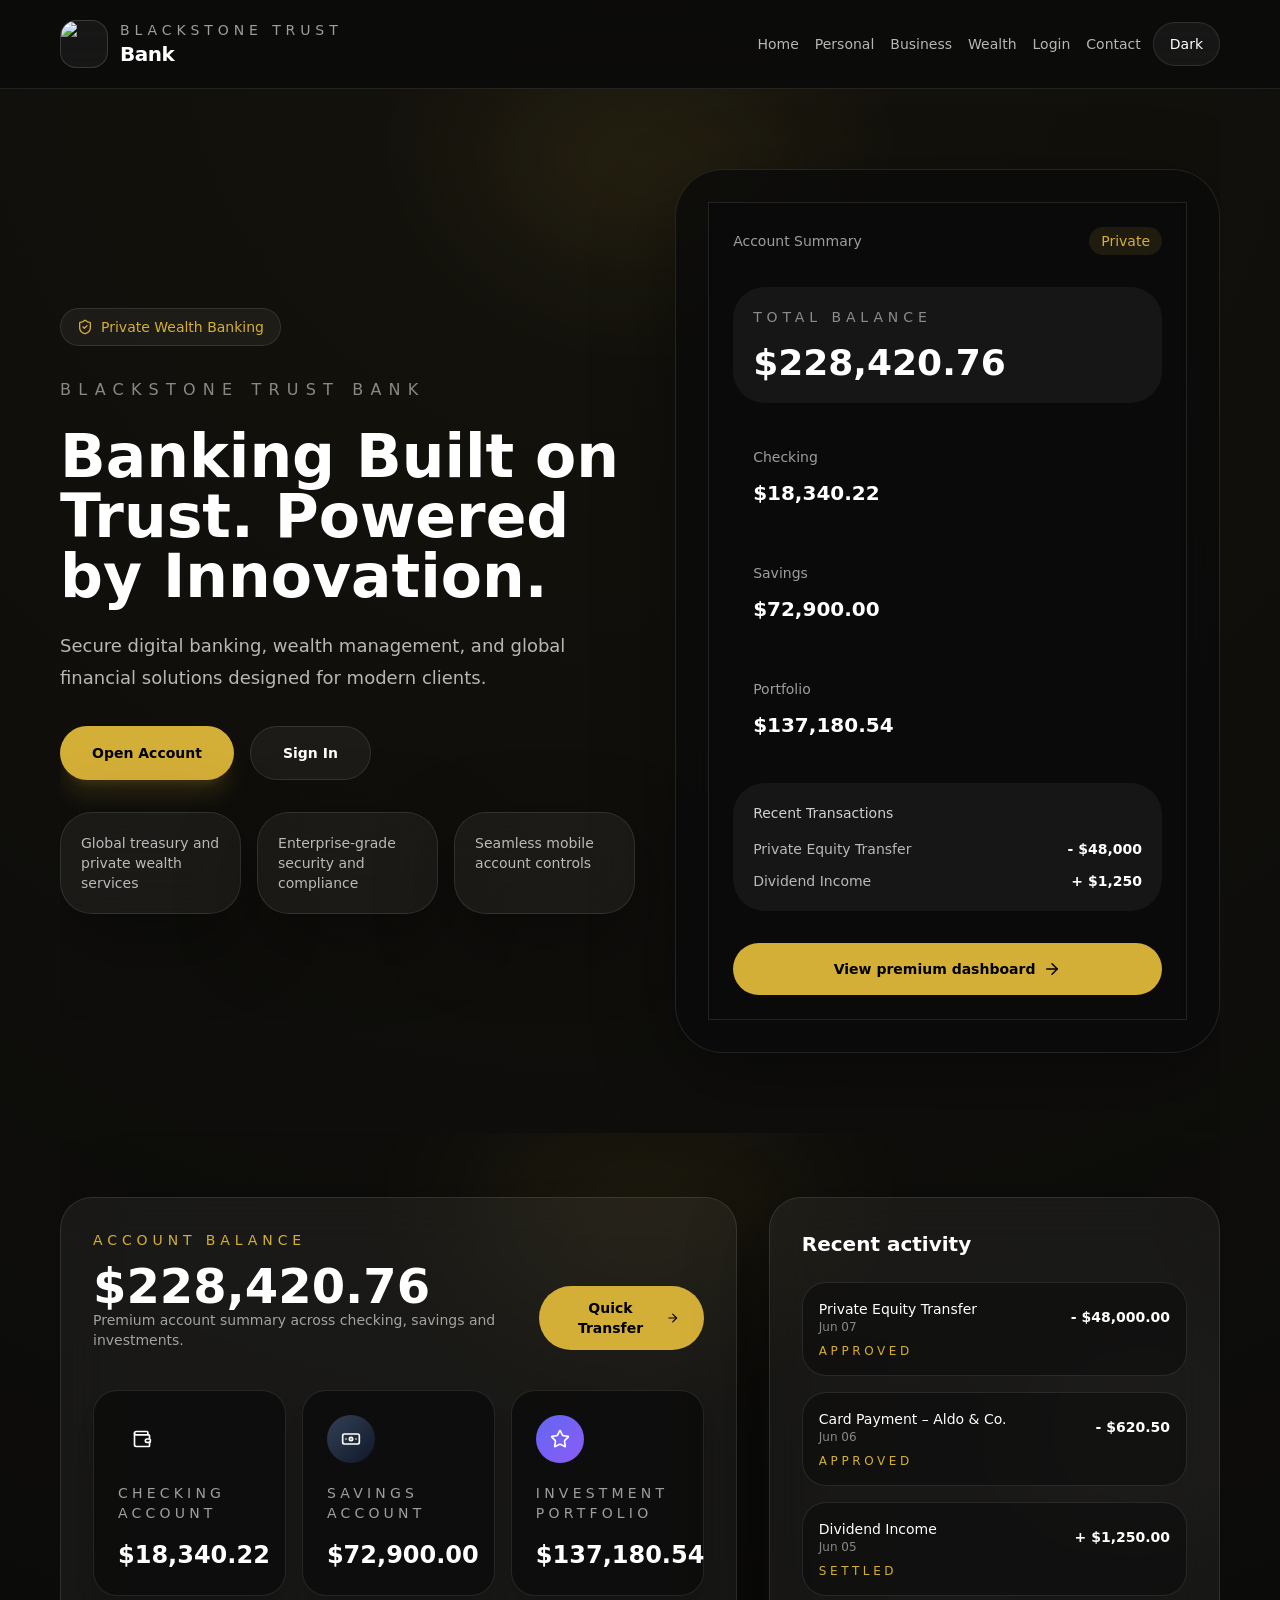
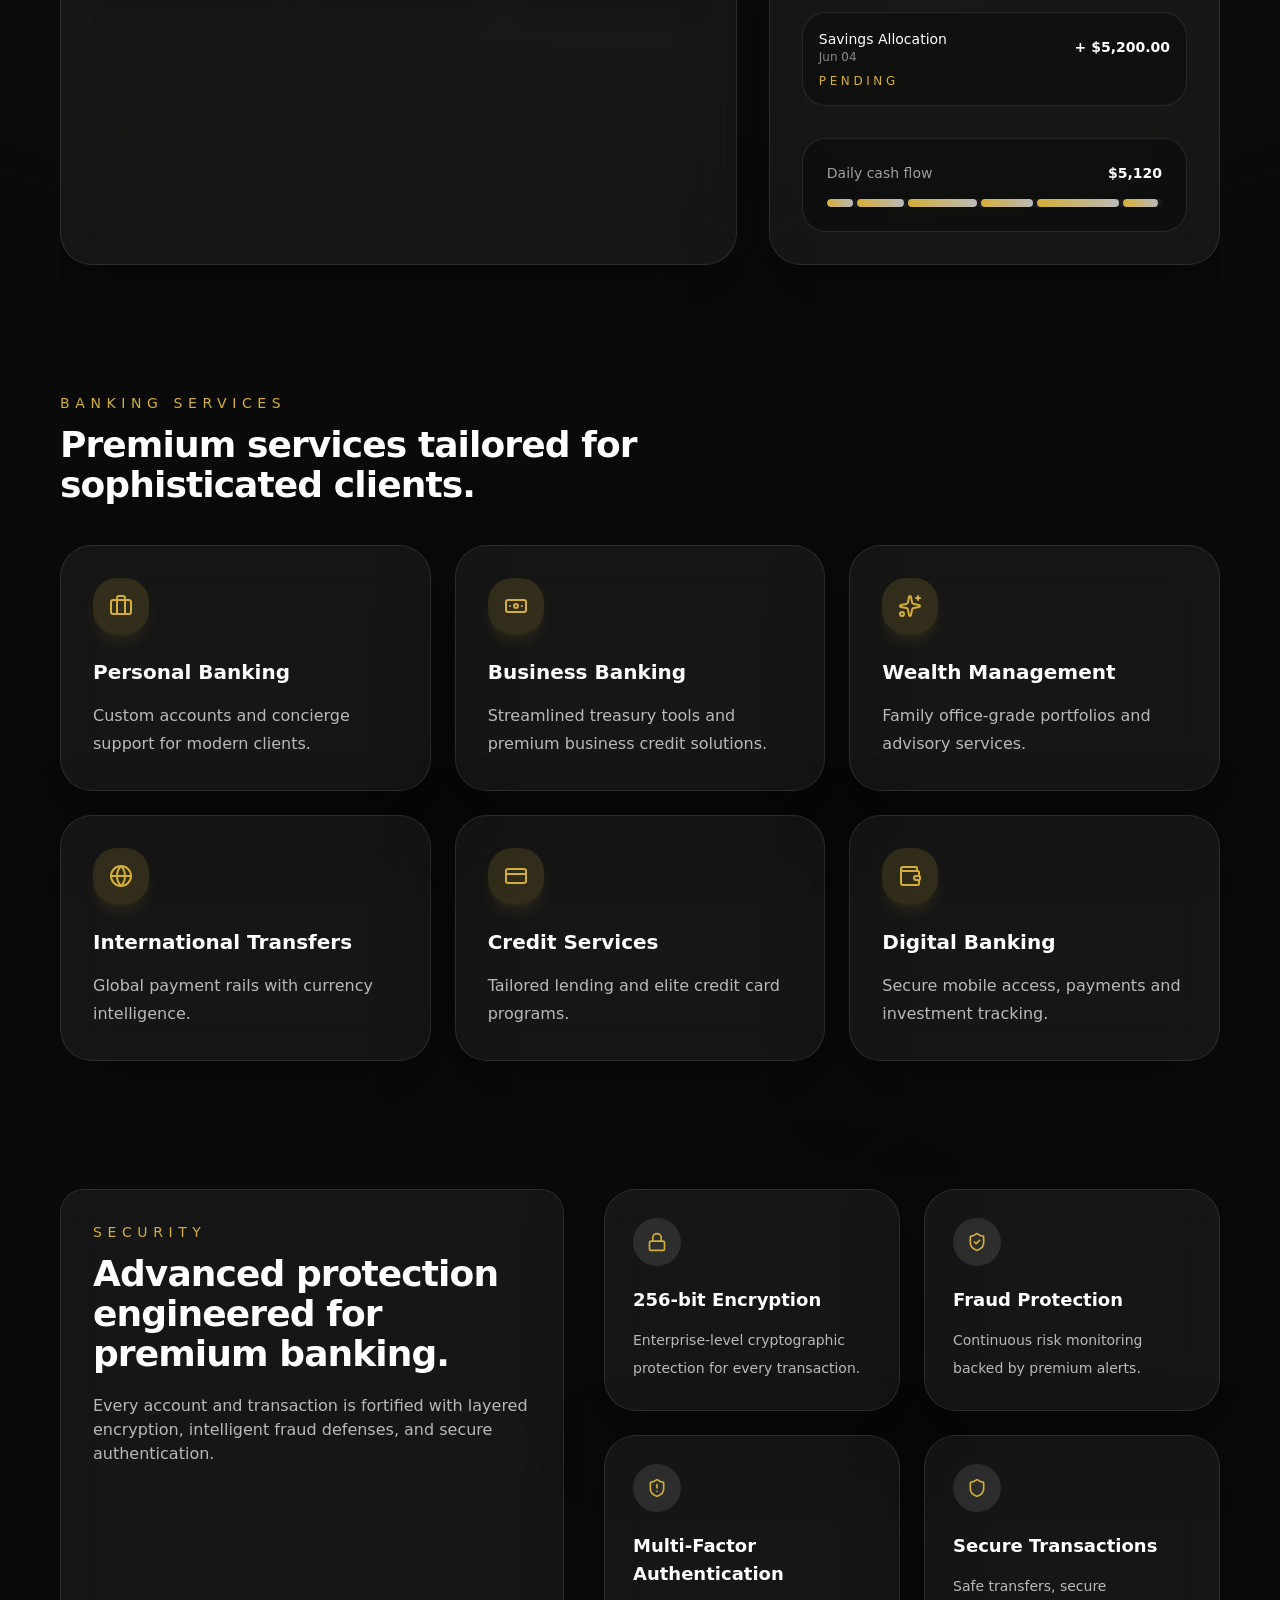
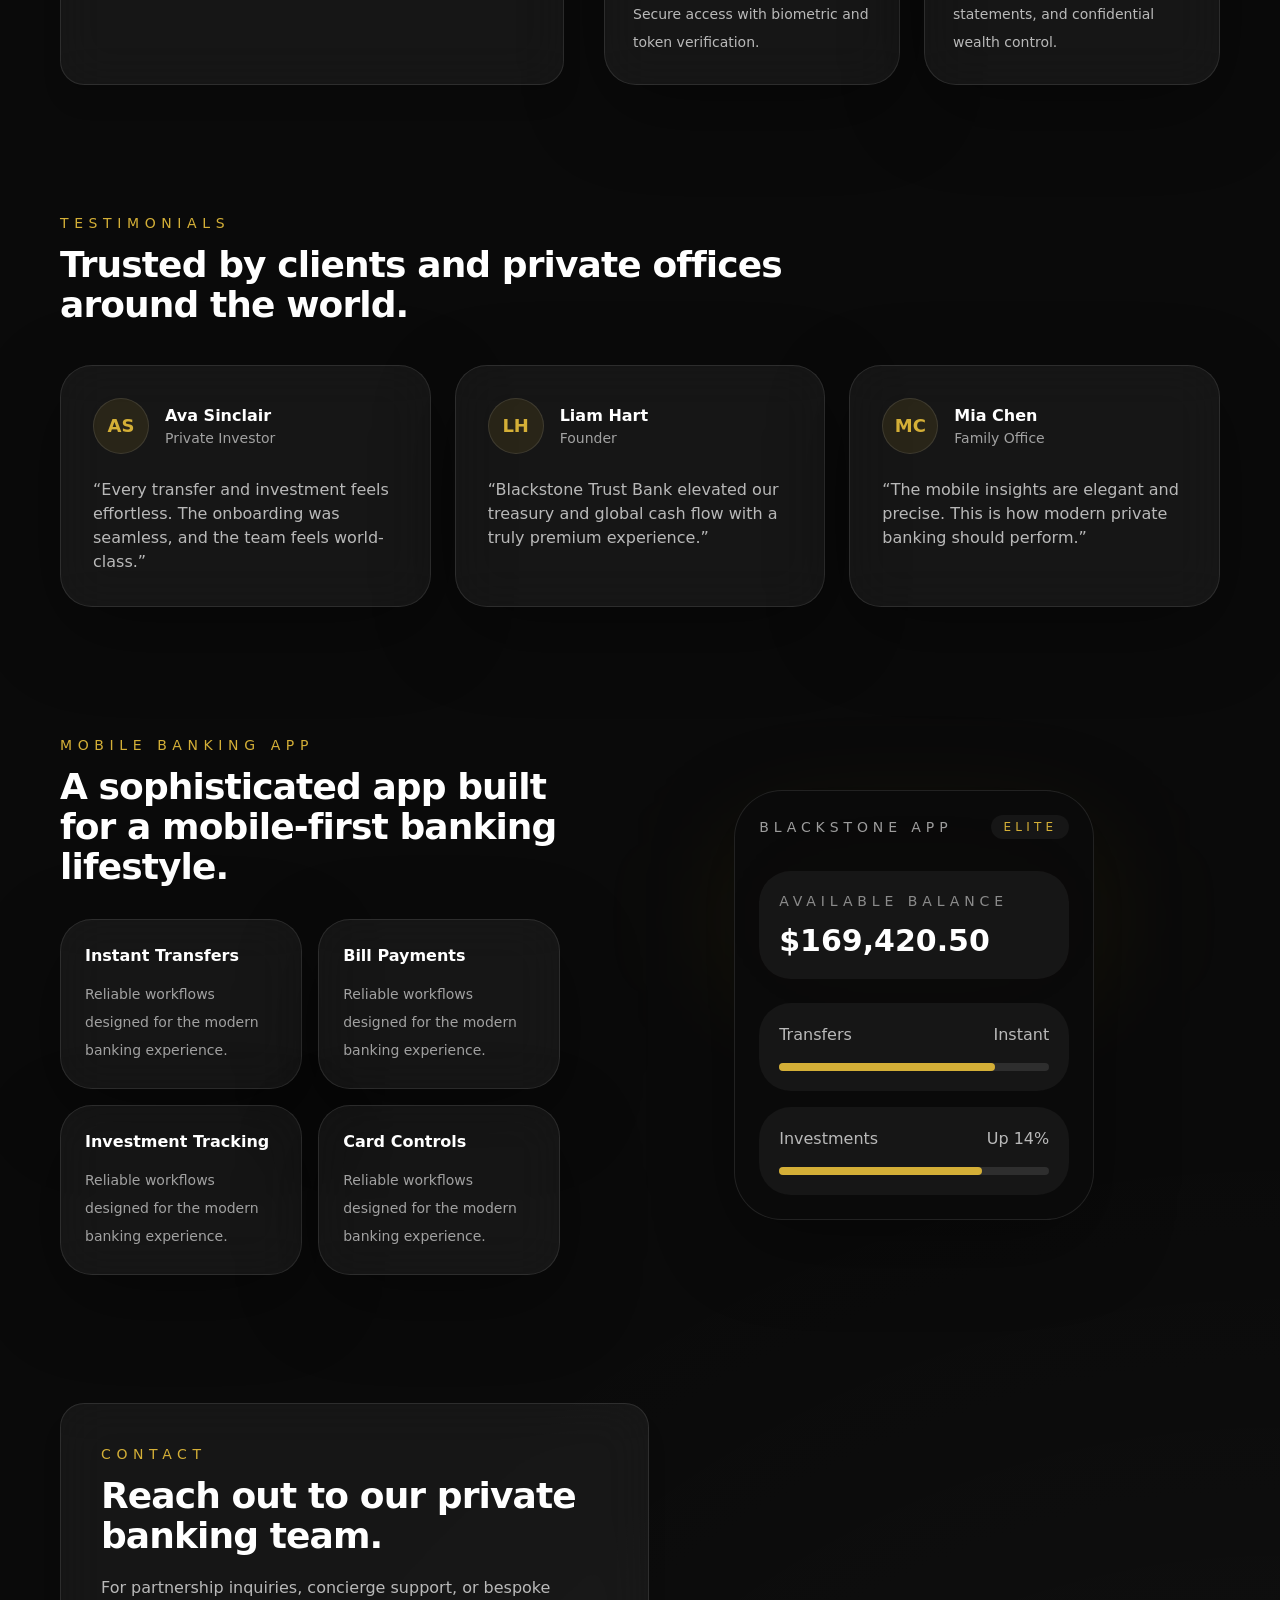
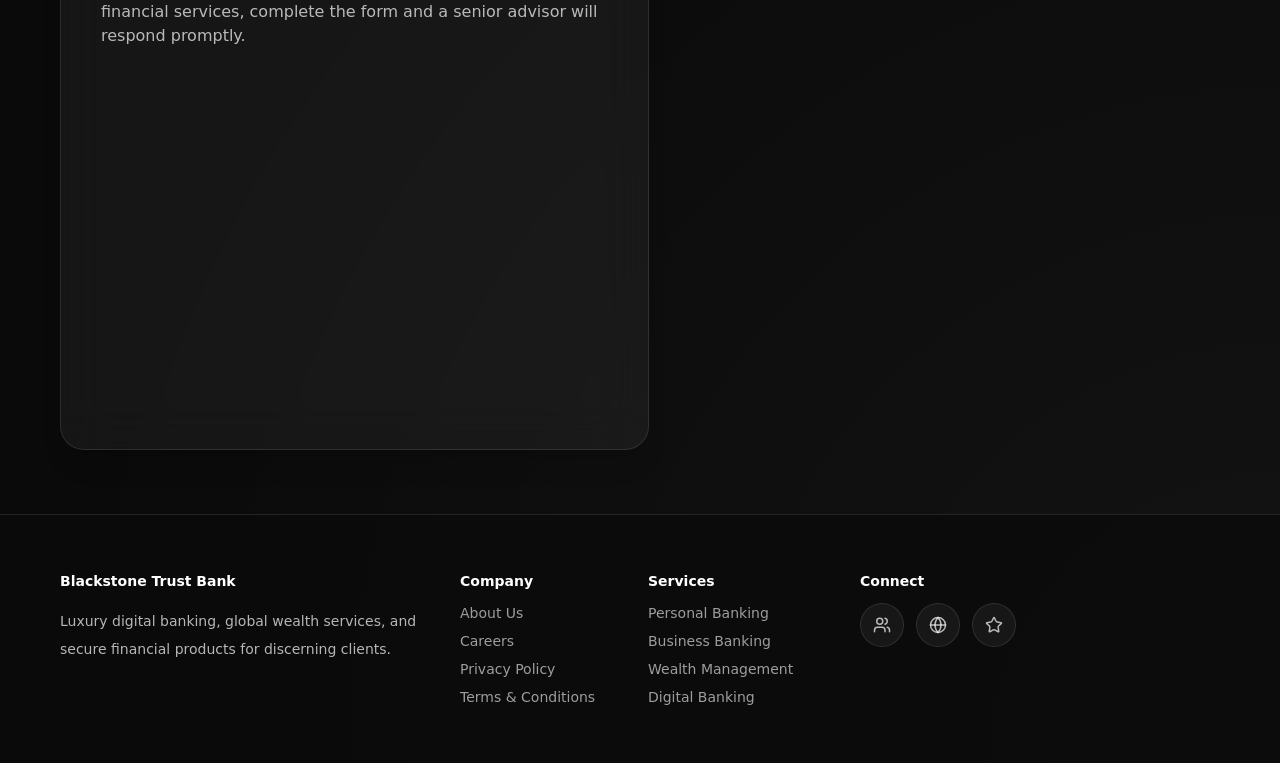
==== index.html @ a7c49914 "Deploy static site to gh-pages" ====
<!DOCTYPE html><html lang="en"><head><meta charSet="utf-8"/><meta name="viewport" content="width=device-width, initial-scale=1"/><link rel="stylesheet" href="/_next/static/css/76909962c18b663c.css" data-precedence="next"/><link rel="preload" as="script" fetchPriority="low" href="/_next/static/chunks/webpack-cb86a99cd2f791d1.js"/><script src="/_next/static/chunks/fd9d1056-4a917af64af6b262.js" async=""></script><script src="/_next/static/chunks/23-5c6c282c41e2ed3f.js" async=""></script><script src="/_next/static/chunks/main-app-ae50b3546ae7ea64.js" async=""></script><script src="/_next/static/chunks/650-d2e5e155c7ae9b1c.js" async=""></script><script src="/_next/static/chunks/729-4b1b83ea2ed9cfb1.js" async=""></script><script src="/_next/static/chunks/app/page-5df90140bb4bf65f.js" async=""></script><title>Blackstone Trust Bank</title><meta name="description" content="Premium mobile-first banking for modern clients."/><script src="/_next/static/chunks/polyfills-78c92fac7aa8fdd8.js" noModule=""></script></head><body><main class="min-h-screen text-white"><header class="sticky top-0 z-40 border-b border-white/10 backdrop-blur-xl bg-blackstone/80"><div class="container flex flex-wrap items-center justify-between gap-4 py-5"><a class="flex items-center gap-3" href="/"><div class="relative h-12 w-12 overflow-hidden rounded-2xl border border-white/15 bg-white/5"><img alt="Blackstone Trust Bank" loading="lazy" decoding="async" data-nimg="fill" class="object-cover" style="position:absolute;height:100%;width:100%;left:0;top:0;right:0;bottom:0;color:transparent" sizes="100vw" srcSet="/_next/image?url=%2Flogo.jpg&amp;w=640&amp;q=75 640w, /_next/image?url=%2Flogo.jpg&amp;w=750&amp;q=75 750w, /_next/image?url=%2Flogo.jpg&amp;w=828&amp;q=75 828w, /_next/image?url=%2Flogo.jpg&amp;w=1080&amp;q=75 1080w, /_next/image?url=%2Flogo.jpg&amp;w=1200&amp;q=75 1200w, /_next/image?url=%2Flogo.jpg&amp;w=1920&amp;q=75 1920w, /_next/image?url=%2Flogo.jpg&amp;w=2048&amp;q=75 2048w, /_next/image?url=%2Flogo.jpg&amp;w=3840&amp;q=75 3840w" src="/_next/image?url=%2Flogo.jpg&amp;w=3840&amp;q=75"/></div><div><p class="text-sm uppercase tracking-[0.35em] text-white/60">Blackstone Trust</p><p class="font-semibold text-xl tracking-tight text-white">Bank</p></div></a><div class="flex items-center gap-3"><nav class="hidden items-center gap-4 text-sm text-white/70 md:flex"><a class="transition hover:text-gold" href="/">Home</a><a class="transition hover:text-gold" href="/personal-banking">Personal</a><a class="transition hover:text-gold" href="/business-banking">Business</a><a class="transition hover:text-gold" href="/wealth-management">Wealth</a><a class="transition hover:text-gold" href="/online-banking-login">Login</a><a class="transition hover:text-gold" href="/contact-us">Contact</a></nav><button type="button" aria-label="Toggle theme" class="inline-flex h-11 items-center justify-center rounded-full border border-white/10 bg-white/5 px-4 text-sm text-white transition hover:border-gold hover:text-gold">Dark</button></div></div></header><section class="container relative overflow-hidden py-20"><div class="absolute inset-x-0 top-0 h-96 bg-hero-glow opacity-90 blur-3xl"></div><div class="relative grid gap-10 lg:grid-cols-[0.95fr_0.9fr] lg:items-center"><div class="space-y-8"><div class="inline-flex items-center gap-2 rounded-full border border-white/10 bg-white/5 px-4 py-2 text-sm text-gold"><svg xmlns="http://www.w3.org/2000/svg" width="16" height="16" viewBox="0 0 24 24" fill="none" stroke="currentColor" stroke-width="2" stroke-linecap="round" stroke-linejoin="round" class="lucide lucide-shield-check" aria-hidden="true"><path d="M20 13c0 5-3.5 7.5-7.66 8.95a1 1 0 0 1-.67-.01C7.5 20.5 4 18 4 13V6a1 1 0 0 1 1-1c2 0 4.5-1.2 6.24-2.72a1.17 1.17 0 0 1 1.52 0C14.51 3.81 17 5 19 5a1 1 0 0 1 1 1z"></path><path d="m9 12 2 2 4-4"></path></svg> Private Wealth Banking</div><div class="space-y-6"><p class="text-base uppercase tracking-[0.45em] text-white/50">Blackstone Trust Bank</p><h1 class="text-5xl font-semibold leading-[1.02] text-white sm:text-6xl">Banking Built on Trust. Powered by Innovation.</h1><p class="max-w-2xl text-lg leading-8 text-white/70">Secure digital banking, wealth management, and global financial solutions designed for modern clients.</p></div><div class="flex flex-col gap-4 sm:flex-row"><a class="inline-flex items-center justify-center rounded-full bg-gold px-8 py-4 text-sm font-semibold text-black shadow-xl shadow-gold/15 transition hover:brightness-95" href="/online-banking-login">Open Account</a><a class="inline-flex items-center justify-center rounded-full border border-white/10 bg-white/5 px-8 py-4 text-sm font-semibold text-white transition hover:border-gold hover:text-gold" href="/online-banking-login">Sign In</a></div><div class="grid gap-4 sm:grid-cols-2 xl:grid-cols-3"><div class="glass-card rounded-3xl border-white/10 p-5 text-sm text-white/70">Global treasury and private wealth services</div><div class="glass-card rounded-3xl border-white/10 p-5 text-sm text-white/70">Enterprise-grade security and compliance</div><div class="glass-card rounded-3xl border-white/10 p-5 text-sm text-white/70">Seamless mobile account controls</div></div></div><div class="rounded-[48px] border border-white/10 bg-blackstone/80 p-8 shadow-glass backdrop-blur-xl"><div class="rounded-4xl border border-white/10 bg-blackstone/90 p-6 text-white shadow-inner shadow-black/20"><div class="flex items-center justify-between text-sm text-white/60"><span>Account Summary</span><span class="rounded-full bg-gold/10 px-3 py-1 text-gold">Private</span></div><div class="mt-8 space-y-6"><div class="rounded-[32px] bg-white/5 p-5"><p class="text-sm uppercase tracking-[0.35em] text-white/50">Total Balance</p><p class="mt-4 text-4xl font-semibold text-white">$228,420.76</p></div><div class="grid gap-4"><div class="rounded-[32px] bg-blackstone/70 p-5"><p class="text-sm text-white/60">Checking</p><p class="mt-3 text-xl font-semibold text-white">$18,340.22</p></div><div class="rounded-[32px] bg-blackstone/70 p-5"><p class="text-sm text-white/60">Savings</p><p class="mt-3 text-xl font-semibold text-white">$72,900.00</p></div><div class="rounded-[32px] bg-blackstone/70 p-5"><p class="text-sm text-white/60">Portfolio</p><p class="mt-3 text-xl font-semibold text-white">$137,180.54</p></div></div><div class="rounded-[32px] bg-white/5 p-5 text-sm text-white/70"><p class="text-white/80">Recent Transactions</p><div class="mt-4 space-y-3"><div class="flex items-center justify-between"><span>Private Equity Transfer</span><span class="font-semibold text-white">- $48,000</span></div><div class="flex items-center justify-between"><span>Dividend Income</span><span class="font-semibold text-white">+ $1,250</span></div></div></div></div><a class="mt-8 inline-flex w-full items-center justify-center gap-2 rounded-full bg-gold px-6 py-4 text-sm font-semibold text-black transition hover:brightness-95" href="/online-banking-login">View premium dashboard <svg xmlns="http://www.w3.org/2000/svg" width="18" height="18" viewBox="0 0 24 24" fill="none" stroke="currentColor" stroke-width="2" stroke-linecap="round" stroke-linejoin="round" class="lucide lucide-arrow-right" aria-hidden="true"><path d="M5 12h14"></path><path d="m12 5 7 7-7 7"></path></svg></a></div></div></div></section><section class="container relative overflow-hidden py-16"><div class="absolute inset-x-0 top-0 h-96 bg-hero-glow opacity-80 blur-3xl"></div><div class="relative grid gap-8 lg:grid-cols-[1.2fr_0.8fr]"><div class="glass-card p-8"><div class="flex flex-col gap-6 sm:flex-row sm:items-end sm:justify-between"><div><p class="text-sm uppercase tracking-[0.35em] text-gold">Account balance</p><p class="mt-3 text-5xl font-semibold text-white">$228,420.76</p><p class="text-sm text-white/60">Premium account summary across checking, savings and investments.</p></div><button class="inline-flex items-center gap-2 rounded-full bg-gold px-6 py-3 text-sm font-semibold text-black transition hover:brightness-95">Quick Transfer <svg xmlns="http://www.w3.org/2000/svg" width="16" height="16" viewBox="0 0 24 24" fill="none" stroke="currentColor" stroke-width="2" stroke-linecap="round" stroke-linejoin="round" class="lucide lucide-arrow-right" aria-hidden="true"><path d="M5 12h14"></path><path d="m12 5 7 7-7 7"></path></svg></button></div><div class="mt-10 grid gap-4 md:grid-cols-3"><div class="rounded-3xl border border-white/10 bg-blackstone/70 p-6 shadow-xl"><div class="inline-flex h-12 w-12 items-center justify-center rounded-3xl bg-gradient-to-br from-gold-400 to-amber-500 text-white"><svg xmlns="http://www.w3.org/2000/svg" width="20" height="20" viewBox="0 0 24 24" fill="none" stroke="currentColor" stroke-width="2" stroke-linecap="round" stroke-linejoin="round" class="lucide lucide-wallet" aria-hidden="true"><path d="M19 7V4a1 1 0 0 0-1-1H5a2 2 0 0 0 0 4h15a1 1 0 0 1 1 1v4h-3a2 2 0 0 0 0 4h3a1 1 0 0 0 1-1v-2a1 1 0 0 0-1-1"></path><path d="M3 5v14a2 2 0 0 0 2 2h15a1 1 0 0 0 1-1v-4"></path></svg></div><p class="mt-5 text-sm uppercase tracking-[0.3em] text-white/60">Checking Account</p><p class="mt-4 text-2xl font-semibold text-white">$18,340.22</p></div><div class="rounded-3xl border border-white/10 bg-blackstone/70 p-6 shadow-xl"><div class="inline-flex h-12 w-12 items-center justify-center rounded-3xl bg-gradient-to-br from-slate-700 to-slate-900 text-white"><svg xmlns="http://www.w3.org/2000/svg" width="20" height="20" viewBox="0 0 24 24" fill="none" stroke="currentColor" stroke-width="2" stroke-linecap="round" stroke-linejoin="round" class="lucide lucide-banknote" aria-hidden="true"><rect width="20" height="12" x="2" y="6" rx="2"></rect><circle cx="12" cy="12" r="2"></circle><path d="M6 12h.01M18 12h.01"></path></svg></div><p class="mt-5 text-sm uppercase tracking-[0.3em] text-white/60">Savings Account</p><p class="mt-4 text-2xl font-semibold text-white">$72,900.00</p></div><div class="rounded-3xl border border-white/10 bg-blackstone/70 p-6 shadow-xl"><div class="inline-flex h-12 w-12 items-center justify-center rounded-3xl bg-gradient-to-br from-indigo-500 to-violet-500 text-white"><svg xmlns="http://www.w3.org/2000/svg" width="20" height="20" viewBox="0 0 24 24" fill="none" stroke="currentColor" stroke-width="2" stroke-linecap="round" stroke-linejoin="round" class="lucide lucide-star" aria-hidden="true"><path d="M11.525 2.295a.53.53 0 0 1 .95 0l2.31 4.679a2.123 2.123 0 0 0 1.595 1.16l5.166.756a.53.53 0 0 1 .294.904l-3.736 3.638a2.123 2.123 0 0 0-.611 1.878l.882 5.14a.53.53 0 0 1-.771.56l-4.618-2.428a2.122 2.122 0 0 0-1.973 0L6.396 21.01a.53.53 0 0 1-.77-.56l.881-5.139a2.122 2.122 0 0 0-.611-1.879L2.16 9.795a.53.53 0 0 1 .294-.906l5.165-.755a2.122 2.122 0 0 0 1.597-1.16z"></path></svg></div><p class="mt-5 text-sm uppercase tracking-[0.3em] text-white/60">Investment Portfolio</p><p class="mt-4 text-2xl font-semibold text-white">$137,180.54</p></div></div></div><div class="glass-card p-8"><h3 class="text-xl font-semibold text-white">Recent activity</h3><div class="mt-6 space-y-4"><div class="rounded-3xl border border-white/10 bg-blackstone/50 p-4 text-sm text-white/75"><div class="flex items-center justify-between gap-3"><div><p class="font-medium text-white">Private Equity Transfer</p><p class="text-xs text-white/50">Jun 07</p></div><p class="text-right font-semibold text-white">- $48,000.00</p></div><p class="mt-2 text-xs uppercase tracking-[0.3em] text-gold">Approved</p></div><div class="rounded-3xl border border-white/10 bg-blackstone/50 p-4 text-sm text-white/75"><div class="flex items-center justify-between gap-3"><div><p class="font-medium text-white">Card Payment – Aldo &amp; Co.</p><p class="text-xs text-white/50">Jun 06</p></div><p class="text-right font-semibold text-white">- $620.50</p></div><p class="mt-2 text-xs uppercase tracking-[0.3em] text-gold">Approved</p></div><div class="rounded-3xl border border-white/10 bg-blackstone/50 p-4 text-sm text-white/75"><div class="flex items-center justify-between gap-3"><div><p class="font-medium text-white">Dividend Income</p><p class="text-xs text-white/50">Jun 05</p></div><p class="text-right font-semibold text-white">+ $1,250.00</p></div><p class="mt-2 text-xs uppercase tracking-[0.3em] text-gold">Settled</p></div><div class="rounded-3xl border border-white/10 bg-blackstone/50 p-4 text-sm text-white/75"><div class="flex items-center justify-between gap-3"><div><p class="font-medium text-white">Savings Allocation</p><p class="text-xs text-white/50">Jun 04</p></div><p class="text-right font-semibold text-white">+ $5,200.00</p></div><p class="mt-2 text-xs uppercase tracking-[0.3em] text-gold">Pending</p></div></div><div class="mt-8 rounded-3xl border border-white/10 bg-blackstone/60 p-6"><div class="flex items-center justify-between text-sm text-white/60"><span>Daily cash flow</span><strong class="text-white">$5,120</strong></div><div class="mt-4 flex h-2 overflow-hidden rounded-full bg-white/5"><span style="width:30%" class="mr-1 block rounded-full bg-gradient-to-r from-gold to-white/70"></span><span style="width:55%" class="mr-1 block rounded-full bg-gradient-to-r from-gold to-white/70"></span><span style="width:80%" class="mr-1 block rounded-full bg-gradient-to-r from-gold to-white/70"></span><span style="width:60%" class="mr-1 block rounded-full bg-gradient-to-r from-gold to-white/70"></span><span style="width:95%" class="mr-1 block rounded-full bg-gradient-to-r from-gold to-white/70"></span><span style="width:40%" class="mr-1 block rounded-full bg-gradient-to-r from-gold to-white/70"></span></div></div></div></div></section><section class="container py-16"><div class="max-w-3xl space-y-3"><p class="text-sm uppercase tracking-[0.4em] text-gold">Banking Services</p><h2 class="text-3xl font-semibold tracking-tight text-white sm:text-4xl">Premium services tailored for sophisticated clients.</h2></div><div class="mt-10 grid gap-6 sm:grid-cols-2 xl:grid-cols-3"><article class="glass-card p-8 transition-transform duration-300"><div class="inline-flex h-14 w-14 items-center justify-center rounded-3xl bg-gold/15 text-gold shadow-lg shadow-gold/10"><svg xmlns="http://www.w3.org/2000/svg" width="24" height="24" viewBox="0 0 24 24" fill="none" stroke="currentColor" stroke-width="2" stroke-linecap="round" stroke-linejoin="round" class="lucide lucide-briefcase" aria-hidden="true"><path d="M16 20V4a2 2 0 0 0-2-2h-4a2 2 0 0 0-2 2v16"></path><rect width="20" height="14" x="2" y="6" rx="2"></rect></svg></div><h3 class="mt-6 text-xl font-semibold text-white">Personal Banking</h3><p class="mt-4 leading-7 text-white/70">Custom accounts and concierge support for modern clients.</p></article><article class="glass-card p-8 transition-transform duration-300"><div class="inline-flex h-14 w-14 items-center justify-center rounded-3xl bg-gold/15 text-gold shadow-lg shadow-gold/10"><svg xmlns="http://www.w3.org/2000/svg" width="24" height="24" viewBox="0 0 24 24" fill="none" stroke="currentColor" stroke-width="2" stroke-linecap="round" stroke-linejoin="round" class="lucide lucide-banknote" aria-hidden="true"><rect width="20" height="12" x="2" y="6" rx="2"></rect><circle cx="12" cy="12" r="2"></circle><path d="M6 12h.01M18 12h.01"></path></svg></div><h3 class="mt-6 text-xl font-semibold text-white">Business Banking</h3><p class="mt-4 leading-7 text-white/70">Streamlined treasury tools and premium business credit solutions.</p></article><article class="glass-card p-8 transition-transform duration-300"><div class="inline-flex h-14 w-14 items-center justify-center rounded-3xl bg-gold/15 text-gold shadow-lg shadow-gold/10"><svg xmlns="http://www.w3.org/2000/svg" width="24" height="24" viewBox="0 0 24 24" fill="none" stroke="currentColor" stroke-width="2" stroke-linecap="round" stroke-linejoin="round" class="lucide lucide-sparkles" aria-hidden="true"><path d="M11.017 2.814a1 1 0 0 1 1.966 0l1.051 5.558a2 2 0 0 0 1.594 1.594l5.558 1.051a1 1 0 0 1 0 1.966l-5.558 1.051a2 2 0 0 0-1.594 1.594l-1.051 5.558a1 1 0 0 1-1.966 0l-1.051-5.558a2 2 0 0 0-1.594-1.594l-5.558-1.051a1 1 0 0 1 0-1.966l5.558-1.051a2 2 0 0 0 1.594-1.594z"></path><path d="M20 2v4"></path><path d="M22 4h-4"></path><circle cx="4" cy="20" r="2"></circle></svg></div><h3 class="mt-6 text-xl font-semibold text-white">Wealth Management</h3><p class="mt-4 leading-7 text-white/70">Family office-grade portfolios and advisory services.</p></article><article class="glass-card p-8 transition-transform duration-300"><div class="inline-flex h-14 w-14 items-center justify-center rounded-3xl bg-gold/15 text-gold shadow-lg shadow-gold/10"><svg xmlns="http://www.w3.org/2000/svg" width="24" height="24" viewBox="0 0 24 24" fill="none" stroke="currentColor" stroke-width="2" stroke-linecap="round" stroke-linejoin="round" class="lucide lucide-globe" aria-hidden="true"><circle cx="12" cy="12" r="10"></circle><path d="M12 2a14.5 14.5 0 0 0 0 20 14.5 14.5 0 0 0 0-20"></path><path d="M2 12h20"></path></svg></div><h3 class="mt-6 text-xl font-semibold text-white">International Transfers</h3><p class="mt-4 leading-7 text-white/70">Global payment rails with currency intelligence.</p></article><article class="glass-card p-8 transition-transform duration-300"><div class="inline-flex h-14 w-14 items-center justify-center rounded-3xl bg-gold/15 text-gold shadow-lg shadow-gold/10"><svg xmlns="http://www.w3.org/2000/svg" width="24" height="24" viewBox="0 0 24 24" fill="none" stroke="currentColor" stroke-width="2" stroke-linecap="round" stroke-linejoin="round" class="lucide lucide-credit-card" aria-hidden="true"><rect width="20" height="14" x="2" y="5" rx="2"></rect><line x1="2" x2="22" y1="10" y2="10"></line></svg></div><h3 class="mt-6 text-xl font-semibold text-white">Credit Services</h3><p class="mt-4 leading-7 text-white/70">Tailored lending and elite credit card programs.</p></article><article class="glass-card p-8 transition-transform duration-300"><div class="inline-flex h-14 w-14 items-center justify-center rounded-3xl bg-gold/15 text-gold shadow-lg shadow-gold/10"><svg xmlns="http://www.w3.org/2000/svg" width="24" height="24" viewBox="0 0 24 24" fill="none" stroke="currentColor" stroke-width="2" stroke-linecap="round" stroke-linejoin="round" class="lucide lucide-wallet" aria-hidden="true"><path d="M19 7V4a1 1 0 0 0-1-1H5a2 2 0 0 0 0 4h15a1 1 0 0 1 1 1v4h-3a2 2 0 0 0 0 4h3a1 1 0 0 0 1-1v-2a1 1 0 0 0-1-1"></path><path d="M3 5v14a2 2 0 0 0 2 2h15a1 1 0 0 0 1-1v-4"></path></svg></div><h3 class="mt-6 text-xl font-semibold text-white">Digital Banking</h3><p class="mt-4 leading-7 text-white/70">Secure mobile access, payments and investment tracking.</p></article></div></section><section class="container py-16"><div class="grid gap-10 lg:grid-cols-[0.9fr_1.1fr]"><div class="glass-panel p-8"><div class="max-w-3xl space-y-3"><p class="text-sm uppercase tracking-[0.4em] text-gold">Security</p><h2 class="text-3xl font-semibold tracking-tight text-white sm:text-4xl">Advanced protection engineered for premium banking.</h2></div><p class="mt-5 max-w-xl text-white/70">Every account and transaction is fortified with layered encryption, intelligent fraud defenses, and secure authentication.</p></div><div class="grid gap-6 sm:grid-cols-2"><div class="glass-card p-7"><div class="inline-flex h-12 w-12 items-center justify-center rounded-3xl bg-white/10 text-gold"><svg xmlns="http://www.w3.org/2000/svg" width="20" height="20" viewBox="0 0 24 24" fill="none" stroke="currentColor" stroke-width="2" stroke-linecap="round" stroke-linejoin="round" class="lucide lucide-lock" aria-hidden="true"><rect width="18" height="11" x="3" y="11" rx="2" ry="2"></rect><path d="M7 11V7a5 5 0 0 1 10 0v4"></path></svg></div><h4 class="mt-5 text-lg font-semibold text-white">256-bit Encryption</h4><p class="mt-3 text-sm leading-7 text-white/70">Enterprise-level cryptographic protection for every transaction.</p></div><div class="glass-card p-7"><div class="inline-flex h-12 w-12 items-center justify-center rounded-3xl bg-white/10 text-gold"><svg xmlns="http://www.w3.org/2000/svg" width="20" height="20" viewBox="0 0 24 24" fill="none" stroke="currentColor" stroke-width="2" stroke-linecap="round" stroke-linejoin="round" class="lucide lucide-shield-check" aria-hidden="true"><path d="M20 13c0 5-3.5 7.5-7.66 8.95a1 1 0 0 1-.67-.01C7.5 20.5 4 18 4 13V6a1 1 0 0 1 1-1c2 0 4.5-1.2 6.24-2.72a1.17 1.17 0 0 1 1.52 0C14.51 3.81 17 5 19 5a1 1 0 0 1 1 1z"></path><path d="m9 12 2 2 4-4"></path></svg></div><h4 class="mt-5 text-lg font-semibold text-white">Fraud Protection</h4><p class="mt-3 text-sm leading-7 text-white/70">Continuous risk monitoring backed by premium alerts.</p></div><div class="glass-card p-7"><div class="inline-flex h-12 w-12 items-center justify-center rounded-3xl bg-white/10 text-gold"><svg xmlns="http://www.w3.org/2000/svg" width="20" height="20" viewBox="0 0 24 24" fill="none" stroke="currentColor" stroke-width="2" stroke-linecap="round" stroke-linejoin="round" class="lucide lucide-shield-alert" aria-hidden="true"><path d="M20 13c0 5-3.5 7.5-7.66 8.95a1 1 0 0 1-.67-.01C7.5 20.5 4 18 4 13V6a1 1 0 0 1 1-1c2 0 4.5-1.2 6.24-2.72a1.17 1.17 0 0 1 1.52 0C14.51 3.81 17 5 19 5a1 1 0 0 1 1 1z"></path><path d="M12 8v4"></path><path d="M12 16h.01"></path></svg></div><h4 class="mt-5 text-lg font-semibold text-white">Multi-Factor Authentication</h4><p class="mt-3 text-sm leading-7 text-white/70">Secure access with biometric and token verification.</p></div><div class="glass-card p-7"><div class="inline-flex h-12 w-12 items-center justify-center rounded-3xl bg-white/10 text-gold"><svg xmlns="http://www.w3.org/2000/svg" width="20" height="20" viewBox="0 0 24 24" fill="none" stroke="currentColor" stroke-width="2" stroke-linecap="round" stroke-linejoin="round" class="lucide lucide-shield" aria-hidden="true"><path d="M20 13c0 5-3.5 7.5-7.66 8.95a1 1 0 0 1-.67-.01C7.5 20.5 4 18 4 13V6a1 1 0 0 1 1-1c2 0 4.5-1.2 6.24-2.72a1.17 1.17 0 0 1 1.52 0C14.51 3.81 17 5 19 5a1 1 0 0 1 1 1z"></path></svg></div><h4 class="mt-5 text-lg font-semibold text-white">Secure Transactions</h4><p class="mt-3 text-sm leading-7 text-white/70">Safe transfers, secure statements, and confidential wealth control.</p></div></div></div></section><section class="container py-16"><div class="max-w-3xl space-y-3"><p class="text-sm uppercase tracking-[0.4em] text-gold">Testimonials</p><h2 class="text-3xl font-semibold tracking-tight text-white sm:text-4xl">Trusted by clients and private offices around the world.</h2></div><div class="mt-10 grid gap-6 md:grid-cols-3"><div class="glass-card p-8"><div class="flex items-center gap-4"><div class="flex h-14 w-14 items-center justify-center rounded-full border border-white/10 bg-gold/10 text-lg font-semibold uppercase text-gold">AS</div><div><p class="font-semibold text-white">Ava Sinclair</p><p class="text-sm text-white/60">Private Investor</p></div></div><p class="mt-6 text-white/70">“<!-- -->Every transfer and investment feels effortless. The onboarding was seamless, and the team feels world-class.<!-- -->”</p></div><div class="glass-card p-8"><div class="flex items-center gap-4"><div class="flex h-14 w-14 items-center justify-center rounded-full border border-white/10 bg-gold/10 text-lg font-semibold uppercase text-gold">LH</div><div><p class="font-semibold text-white">Liam Hart</p><p class="text-sm text-white/60">Founder</p></div></div><p class="mt-6 text-white/70">“<!-- -->Blackstone Trust Bank elevated our treasury and global cash flow with a truly premium experience.<!-- -->”</p></div><div class="glass-card p-8"><div class="flex items-center gap-4"><div class="flex h-14 w-14 items-center justify-center rounded-full border border-white/10 bg-gold/10 text-lg font-semibold uppercase text-gold">MC</div><div><p class="font-semibold text-white">Mia Chen</p><p class="text-sm text-white/60">Family Office</p></div></div><p class="mt-6 text-white/70">“<!-- -->The mobile insights are elegant and precise. This is how modern private banking should perform.<!-- -->”</p></div></div></section><section class="container py-16"><div class="grid gap-12 items-center lg:grid-cols-[0.9fr_1.1fr]"><div><div class="max-w-3xl space-y-3"><p class="text-sm uppercase tracking-[0.4em] text-gold">Mobile Banking App</p><h2 class="text-3xl font-semibold tracking-tight text-white sm:text-4xl">A sophisticated app built for a mobile-first banking lifestyle.</h2></div><div class="mt-8 grid gap-4 sm:grid-cols-2"><div class="glass-card rounded-3xl p-6 text-white/80"><p class="font-semibold text-white">Instant Transfers</p><p class="mt-3 text-sm leading-7 text-white/60">Reliable workflows designed for the modern banking experience.</p></div><div class="glass-card rounded-3xl p-6 text-white/80"><p class="font-semibold text-white">Bill Payments</p><p class="mt-3 text-sm leading-7 text-white/60">Reliable workflows designed for the modern banking experience.</p></div><div class="glass-card rounded-3xl p-6 text-white/80"><p class="font-semibold text-white">Investment Tracking</p><p class="mt-3 text-sm leading-7 text-white/60">Reliable workflows designed for the modern banking experience.</p></div><div class="glass-card rounded-3xl p-6 text-white/80"><p class="font-semibold text-white">Card Controls</p><p class="mt-3 text-sm leading-7 text-white/60">Reliable workflows designed for the modern banking experience.</p></div></div></div><div class="relative mx-auto w-full max-w-[360px]"><div class="absolute inset-x-0 top-12 h-40 rounded-[48px] bg-gold/10 blur-3xl"></div><div class="relative overflow-hidden rounded-[48px] border border-white/10 bg-blackstone/90 p-6 shadow-glass"><div class="flex items-center justify-between"><span class="text-sm uppercase tracking-[0.35em] text-white/60">Blackstone App</span><span class="rounded-full bg-white/5 px-3 py-1 text-xs uppercase tracking-[0.35em] text-gold">Elite</span></div><div class="mt-8 space-y-6"><div class="rounded-[32px] bg-white/5 p-5"><p class="text-sm uppercase tracking-[0.35em] text-white/50">Available Balance</p><p class="mt-3 text-3xl font-semibold text-white">$169,420.50</p></div><div class="grid gap-4"><div class="rounded-[32px] bg-white/5 p-5"><div class="flex items-center justify-between text-white/70"><span>Transfers</span><span>Instant</span></div><div class="mt-4 h-2 rounded-full bg-white/10"><div class="h-full w-4/5 rounded-full bg-gold"></div></div></div><div class="rounded-[32px] bg-white/5 p-5"><div class="flex items-center justify-between text-white/70"><span>Investments</span><span>Up 14%</span></div><div class="mt-4 h-2 rounded-full bg-white/10"><div class="h-full w-3/4 rounded-full bg-gold"></div></div></div></div></div></div></div></div></section><section class="container py-16"><div class="grid gap-12 lg:grid-cols-[0.9fr_0.8fr]"><div class="glass-panel p-10"><div class="max-w-3xl space-y-3"><p class="text-sm uppercase tracking-[0.4em] text-gold">Contact</p><h2 class="text-3xl font-semibold tracking-tight text-white sm:text-4xl">Reach out to our private banking team.</h2></div><p class="mt-5 max-w-xl text-white/70">For partnership inquiries, concierge support, or bespoke financial services, complete the form and a senior advisor will respond promptly.</p></div><form class="glass-card rounded-[36px] p-8" style="opacity:0;transform:translateY(30px)"><div class="grid gap-6"><label class="space-y-3 text-sm text-white/80"><span class="font-medium text-white">Full Name</span><input type="text" class="w-full rounded-3xl border border-white/10 bg-blackstone/60 px-4 py-4 text-white outline-none transition focus:border-gold focus:ring-2 focus:ring-gold/20" placeholder="Full Name" name="name"/></label><label class="space-y-3 text-sm text-white/80"><span class="font-medium text-white">Email</span><input type="email" class="w-full rounded-3xl border border-white/10 bg-blackstone/60 px-4 py-4 text-white outline-none transition focus:border-gold focus:ring-2 focus:ring-gold/20" placeholder="Email" name="email"/></label><label class="space-y-3 text-sm text-white/80"><span class="font-medium text-white">Phone Number</span><input type="tel" class="w-full rounded-3xl border border-white/10 bg-blackstone/60 px-4 py-4 text-white outline-none transition focus:border-gold focus:ring-2 focus:ring-gold/20" placeholder="Phone Number" name="phone"/></label><label class="space-y-3 text-sm text-white/80"><span class="font-medium text-white">Message</span><textarea name="message" rows="5" class="w-full rounded-3xl border border-white/10 bg-blackstone/60 px-4 py-4 text-white outline-none transition focus:border-gold focus:ring-2 focus:ring-gold/20" placeholder="Tell us about your request"></textarea></label></div><button type="submit" class="mt-7 inline-flex items-center justify-center rounded-full bg-gold px-8 py-4 text-sm font-semibold text-black transition hover:brightness-95">Send Message</button></form></div></section><footer class="border-t border-white/10 bg-blackstone/80 py-14 text-sm text-white/60"><div class="container grid gap-10 md:grid-cols-3"><div><p class="mb-4 font-semibold text-white">Blackstone Trust Bank</p><p class="max-w-md leading-7 text-white/70">Luxury digital banking, global wealth services, and secure financial products for discerning clients.</p></div><div class="grid gap-4 sm:grid-cols-2"><div><p class="mb-3 font-semibold text-white">Company</p><ul class="space-y-2 text-white/60"><li>About Us</li><li>Careers</li><li>Privacy Policy</li><li>Terms &amp; Conditions</li></ul></div><div><p class="mb-3 font-semibold text-white">Services</p><ul class="space-y-2 text-white/60"><li>Personal Banking</li><li>Business Banking</li><li>Wealth Management</li><li>Digital Banking</li></ul></div></div><div><p class="mb-3 font-semibold text-white">Connect</p><div class="flex items-center gap-3 text-white/70"><a class="rounded-full border border-white/10 bg-white/5 p-3 transition hover:border-gold hover:text-gold" href="#"><svg xmlns="http://www.w3.org/2000/svg" width="18" height="18" viewBox="0 0 24 24" fill="none" stroke="currentColor" stroke-width="2" stroke-linecap="round" stroke-linejoin="round" class="lucide lucide-users" aria-hidden="true"><path d="M16 21v-2a4 4 0 0 0-4-4H6a4 4 0 0 0-4 4v2"></path><path d="M16 3.128a4 4 0 0 1 0 7.744"></path><path d="M22 21v-2a4 4 0 0 0-3-3.87"></path><circle cx="9" cy="7" r="4"></circle></svg></a><a class="rounded-full border border-white/10 bg-white/5 p-3 transition hover:border-gold hover:text-gold" href="#"><svg xmlns="http://www.w3.org/2000/svg" width="18" height="18" viewBox="0 0 24 24" fill="none" stroke="currentColor" stroke-width="2" stroke-linecap="round" stroke-linejoin="round" class="lucide lucide-globe" aria-hidden="true"><circle cx="12" cy="12" r="10"></circle><path d="M12 2a14.5 14.5 0 0 0 0 20 14.5 14.5 0 0 0 0-20"></path><path d="M2 12h20"></path></svg></a><a class="rounded-full border border-white/10 bg-white/5 p-3 transition hover:border-gold hover:text-gold" href="#"><svg xmlns="http://www.w3.org/2000/svg" width="18" height="18" viewBox="0 0 24 24" fill="none" stroke="currentColor" stroke-width="2" stroke-linecap="round" stroke-linejoin="round" class="lucide lucide-star" aria-hidden="true"><path d="M11.525 2.295a.53.53 0 0 1 .95 0l2.31 4.679a2.123 2.123 0 0 0 1.595 1.16l5.166.756a.53.53 0 0 1 .294.904l-3.736 3.638a2.123 2.123 0 0 0-.611 1.878l.882 5.14a.53.53 0 0 1-.771.56l-4.618-2.428a2.122 2.122 0 0 0-1.973 0L6.396 21.01a.53.53 0 0 1-.77-.56l.881-5.139a2.122 2.122 0 0 0-.611-1.879L2.16 9.795a.53.53 0 0 1 .294-.906l5.165-.755a2.122 2.122 0 0 0 1.597-1.16z"></path></svg></a></div></div></div></footer></main><script src="/_next/static/chunks/webpack-cb86a99cd2f791d1.js" async=""></script><script>(self.__next_f=self.__next_f||[]).push([0]);self.__next_f.push([2,null])</script><script>self.__next_f.push([1,"1:HL[\"/_next/static/css/76909962c18b663c.css\",\"style\"]\n"])</script><script>self.__next_f.push([1,"2:I[5751,[],\"\"]\n4:I[4729,[\"650\",\"static/chunks/650-d2e5e155c7ae9b1c.js\",\"729\",\"static/chunks/729-4b1b83ea2ed9cfb1.js\",\"931\",\"static/chunks/app/page-5df90140bb4bf65f.js\"],\"Navbar\"]\n5:I[231,[\"650\",\"static/chunks/650-d2e5e155c7ae9b1c.js\",\"729\",\"static/chunks/729-4b1b83ea2ed9cfb1.js\",\"931\",\"static/chunks/app/page-5df90140bb4bf65f.js\"],\"\"]\n6:I[4729,[\"650\",\"static/chunks/650-d2e5e155c7ae9b1c.js\",\"729\",\"static/chunks/729-4b1b83ea2ed9cfb1.js\",\"931\",\"static/chunks/app/page-5df90140bb4bf65f.js\"],\"AccountDashboard\"]\n7:I[4729,[\"650\",\"static/chunks/650-d2e5e155c7ae9b1c.js\",\"729\",\"static/chunks/729-4b1b83ea2ed9cfb1.js\",\"931\",\"static/chunks/app/page-5df90140bb4bf65f.js\"],\"ServicesSection\"]\n8:I[4729,[\"650\",\"static/chunks/650-d2e5e155c7ae9b1c.js\",\"729\",\"static/chunks/729-4b1b83ea2ed9cfb1.js\",\"931\",\"static/chunks/app/page-5df90140bb4bf65f.js\"],\"SecuritySection\"]\n9:I[4729,[\"650\",\"static/chunks/650-d2e5e155c7ae9b1c.js\",\"729\",\"static/chunks/729-4b1b83ea2ed9cfb1.js\",\"931\",\"static/chunks/app/page-5df90140bb4bf65f.js\"],\"Testimonials\"]\na:I[4729,[\"650\",\"static/chunks/650-d2e5e155c7ae9b1c.js\",\"729\",\"static/chunks/729-4b1b83ea2ed9cfb1.js\",\"931\",\"static/chunks/app/page-5df90140bb4bf65f.js\"],\"MobileBankingSection\"]\nb:I[4729,[\"650\",\"static/chunks/650-d2e5e155c7ae9b1c.js\",\"729\",\"static/chunks/729-4b1b83ea2ed9cfb1.js\",\"931\",\"static/chunks/app/page-5df90140bb4bf65f.js\"],\"ContactSection\"]\nc:I[4729,[\"650\",\"static/chunks/650-d2e5e155c7ae9b1c.js\",\"729\",\"static/chunks/729-4b1b83ea2ed9cfb1.js\",\"931\",\"static/chunks/app/page-5df90140bb4bf65f.js\"],\"Footer\"]\nd:I[9275,[],\"\"]\ne:I[1343,[],\"\"]\n10:I[6130,[],\"\"]\n11:[]\n"])</script><script>self.__next_f.push([1,"0:[[[\"$\",\"link\",\"0\",{\"rel\":\"stylesheet\",\"href\":\"/_next/static/css/76909962c18b663c.css\",\"precedence\":\"next\",\"crossOrigin\":\"$undefined\"}]],[\"$\",\"$L2\",null,{\"buildId\":\"yiVOT8V82OCWCOsfdyW0-\",\"assetPrefix\":\"\",\"initialCanonicalUrl\":\"/\",\"initialTree\":[\"\",{\"children\":[\"__PAGE__\",{}]},\"$undefined\",\"$undefined\",true],\"initialSeedData\":[\"\",{\"children\":[\"__PAGE__\",{},[[\"$L3\",[\"$\",\"main\",null,{\"className\":\"min-h-screen text-white\",\"children\":[[\"$\",\"$L4\",null,{}],[\"$\",\"section\",null,{\"className\":\"container relative overflow-hidden py-20\",\"children\":[[\"$\",\"div\",null,{\"className\":\"absolute inset-x-0 top-0 h-96 bg-hero-glow opacity-90 blur-3xl\"}],[\"$\",\"div\",null,{\"className\":\"relative grid gap-10 lg:grid-cols-[0.95fr_0.9fr] lg:items-center\",\"children\":[[\"$\",\"div\",null,{\"className\":\"space-y-8\",\"children\":[[\"$\",\"div\",null,{\"className\":\"inline-flex items-center gap-2 rounded-full border border-white/10 bg-white/5 px-4 py-2 text-sm text-gold\",\"children\":[[\"$\",\"svg\",null,{\"xmlns\":\"http://www.w3.org/2000/svg\",\"width\":16,\"height\":16,\"viewBox\":\"0 0 24 24\",\"fill\":\"none\",\"stroke\":\"currentColor\",\"strokeWidth\":2,\"strokeLinecap\":\"round\",\"strokeLinejoin\":\"round\",\"className\":\"lucide lucide-shield-check\",\"aria-hidden\":\"true\",\"children\":[[\"$\",\"path\",\"oel41y\",{\"d\":\"M20 13c0 5-3.5 7.5-7.66 8.95a1 1 0 0 1-.67-.01C7.5 20.5 4 18 4 13V6a1 1 0 0 1 1-1c2 0 4.5-1.2 6.24-2.72a1.17 1.17 0 0 1 1.52 0C14.51 3.81 17 5 19 5a1 1 0 0 1 1 1z\"}],[\"$\",\"path\",\"dzmm74\",{\"d\":\"m9 12 2 2 4-4\"}],\"$undefined\"]}],\" Private Wealth Banking\"]}],[\"$\",\"div\",null,{\"className\":\"space-y-6\",\"children\":[[\"$\",\"p\",null,{\"className\":\"text-base uppercase tracking-[0.45em] text-white/50\",\"children\":\"Blackstone Trust Bank\"}],[\"$\",\"h1\",null,{\"className\":\"text-5xl font-semibold leading-[1.02] text-white sm:text-6xl\",\"children\":\"Banking Built on Trust. Powered by Innovation.\"}],[\"$\",\"p\",null,{\"className\":\"max-w-2xl text-lg leading-8 text-white/70\",\"children\":\"Secure digital banking, wealth management, and global financial solutions designed for modern clients.\"}]]}],[\"$\",\"div\",null,{\"className\":\"flex flex-col gap-4 sm:flex-row\",\"children\":[[\"$\",\"$L5\",null,{\"href\":\"/online-banking-login\",\"className\":\"inline-flex items-center justify-center rounded-full bg-gold px-8 py-4 text-sm font-semibold text-black shadow-xl shadow-gold/15 transition hover:brightness-95\",\"children\":\"Open Account\"}],[\"$\",\"$L5\",null,{\"href\":\"/online-banking-login\",\"className\":\"inline-flex items-center justify-center rounded-full border border-white/10 bg-white/5 px-8 py-4 text-sm font-semibold text-white transition hover:border-gold hover:text-gold\",\"children\":\"Sign In\"}]]}],[\"$\",\"div\",null,{\"className\":\"grid gap-4 sm:grid-cols-2 xl:grid-cols-3\",\"children\":[[\"$\",\"div\",\"Global treasury and private wealth services\",{\"className\":\"glass-card rounded-3xl border-white/10 p-5 text-sm text-white/70\",\"children\":\"Global treasury and private wealth services\"}],[\"$\",\"div\",\"Enterprise-grade security and compliance\",{\"className\":\"glass-card rounded-3xl border-white/10 p-5 text-sm text-white/70\",\"children\":\"Enterprise-grade security and compliance\"}],[\"$\",\"div\",\"Seamless mobile account controls\",{\"className\":\"glass-card rounded-3xl border-white/10 p-5 text-sm text-white/70\",\"children\":\"Seamless mobile account controls\"}]]}]]}],[\"$\",\"div\",null,{\"className\":\"rounded-[48px] border border-white/10 bg-blackstone/80 p-8 shadow-glass backdrop-blur-xl\",\"children\":[\"$\",\"div\",null,{\"className\":\"rounded-4xl border border-white/10 bg-blackstone/90 p-6 text-white shadow-inner shadow-black/20\",\"children\":[[\"$\",\"div\",null,{\"className\":\"flex items-center justify-between text-sm text-white/60\",\"children\":[[\"$\",\"span\",null,{\"children\":\"Account Summary\"}],[\"$\",\"span\",null,{\"className\":\"rounded-full bg-gold/10 px-3 py-1 text-gold\",\"children\":\"Private\"}]]}],[\"$\",\"div\",null,{\"className\":\"mt-8 space-y-6\",\"children\":[[\"$\",\"div\",null,{\"className\":\"rounded-[32px] bg-white/5 p-5\",\"children\":[[\"$\",\"p\",null,{\"className\":\"text-sm uppercase tracking-[0.35em] text-white/50\",\"children\":\"Total Balance\"}],[\"$\",\"p\",null,{\"className\":\"mt-4 text-4xl font-semibold text-white\",\"children\":\"$$228,420.76\"}]]}],[\"$\",\"div\",null,{\"className\":\"grid gap-4\",\"children\":[[\"$\",\"div\",\"Checking\",{\"className\":\"rounded-[32px] bg-blackstone/70 p-5\",\"children\":[[\"$\",\"p\",null,{\"className\":\"text-sm text-white/60\",\"children\":\"Checking\"}],[\"$\",\"p\",null,{\"className\":\"mt-3 text-xl font-semibold text-white\",\"children\":\"$$18,340.22\"}]]}],[\"$\",\"div\",\"Savings\",{\"className\":\"rounded-[32px] bg-blackstone/70 p-5\",\"children\":[[\"$\",\"p\",null,{\"className\":\"text-sm text-white/60\",\"children\":\"Savings\"}],[\"$\",\"p\",null,{\"className\":\"mt-3 text-xl font-semibold text-white\",\"children\":\"$$72,900.00\"}]]}],[\"$\",\"div\",\"Portfolio\",{\"className\":\"rounded-[32px] bg-blackstone/70 p-5\",\"children\":[[\"$\",\"p\",null,{\"className\":\"text-sm text-white/60\",\"children\":\"Portfolio\"}],[\"$\",\"p\",null,{\"className\":\"mt-3 text-xl font-semibold text-white\",\"children\":\"$$137,180.54\"}]]}]]}],[\"$\",\"div\",null,{\"className\":\"rounded-[32px] bg-white/5 p-5 text-sm text-white/70\",\"children\":[[\"$\",\"p\",null,{\"className\":\"text-white/80\",\"children\":\"Recent Transactions\"}],[\"$\",\"div\",null,{\"className\":\"mt-4 space-y-3\",\"children\":[[\"$\",\"div\",\"Private Equity Transfer\",{\"className\":\"flex items-center justify-between\",\"children\":[[\"$\",\"span\",null,{\"children\":\"Private Equity Transfer\"}],[\"$\",\"span\",null,{\"className\":\"font-semibold text-white\",\"children\":\"- $48,000\"}]]}],[\"$\",\"div\",\"Dividend Income\",{\"className\":\"flex items-center justify-between\",\"children\":[[\"$\",\"span\",null,{\"children\":\"Dividend Income\"}],[\"$\",\"span\",null,{\"className\":\"font-semibold text-white\",\"children\":\"+ $1,250\"}]]}]]}]]}]]}],[\"$\",\"$L5\",null,{\"href\":\"/online-banking-login\",\"className\":\"mt-8 inline-flex w-full items-center justify-center gap-2 rounded-full bg-gold px-6 py-4 text-sm font-semibold text-black transition hover:brightness-95\",\"children\":[\"View premium dashboard \",[\"$\",\"svg\",null,{\"xmlns\":\"http://www.w3.org/2000/svg\",\"width\":18,\"height\":18,\"viewBox\":\"0 0 24 24\",\"fill\":\"none\",\"stroke\":\"currentColor\",\"strokeWidth\":2,\"strokeLinecap\":\"round\",\"strokeLinejoin\":\"round\",\"className\":\"lucide lucide-arrow-right\",\"aria-hidden\":\"true\",\"children\":[[\"$\",\"path\",\"1ays0h\",{\"d\":\"M5 12h14\"}],[\"$\",\"path\",\"xquz4c\",{\"d\":\"m12 5 7 7-7 7\"}],\"$undefined\"]}]]}]]}]}]]}]]}],[\"$\",\"$L6\",null,{}],[\"$\",\"$L7\",null,{}],[\"$\",\"$L8\",null,{}],[\"$\",\"$L9\",null,{}],[\"$\",\"$La\",null,{}],[\"$\",\"$Lb\",null,{}],[\"$\",\"$Lc\",null,{}]]}]],null],null]},[[\"$\",\"html\",null,{\"lang\":\"en\",\"suppressHydrationWarning\":true,\"children\":[\"$\",\"body\",null,{\"children\":[\"$\",\"$Ld\",null,{\"parallelRouterKey\":\"children\",\"segmentPath\":[\"children\"],\"error\":\"$undefined\",\"errorStyles\":\"$undefined\",\"errorScripts\":\"$undefined\",\"template\":[\"$\",\"$Le\",null,{}],\"templateStyles\":\"$undefined\",\"templateScripts\":\"$undefined\",\"notFound\":[[\"$\",\"title\",null,{\"children\":\"404: This page could not be found.\"}],[\"$\",\"div\",null,{\"style\":{\"fontFamily\":\"system-ui,\\\"Segoe UI\\\",Roboto,Helvetica,Arial,sans-serif,\\\"Apple Color Emoji\\\",\\\"Segoe UI Emoji\\\"\",\"height\":\"100vh\",\"textAlign\":\"center\",\"display\":\"flex\",\"flexDirection\":\"column\",\"alignItems\":\"center\",\"justifyContent\":\"center\"},\"children\":[\"$\",\"div\",null,{\"children\":[[\"$\",\"style\",null,{\"dangerouslySetInnerHTML\":{\"__html\":\"body{color:#000;background:#fff;margin:0}.next-error-h1{border-right:1px solid rgba(0,0,0,.3)}@media (prefers-color-scheme:dark){body{color:#fff;background:#000}.next-error-h1{border-right:1px solid rgba(255,255,255,.3)}}\"}}],[\"$\",\"h1\",null,{\"className\":\"next-error-h1\",\"style\":{\"display\":\"inline-block\",\"margin\":\"0 20px 0 0\",\"padding\":\"0 23px 0 0\",\"fontSize\":24,\"fontWeight\":500,\"verticalAlign\":\"top\",\"lineHeight\":\"49px\"},\"children\":\"404\"}],[\"$\",\"div\",null,{\"style\":{\"display\":\"inline-block\"},\"children\":[\"$\",\"h2\",null,{\"style\":{\"fontSize\":14,\"fontWeight\":400,\"lineHeight\":\"49px\",\"margin\":0},\"children\":\"This page could not be found.\"}]}]]}]}]],\"notFoundStyles\":[],\"styles\":null}]}]}],null],null],\"couldBeIntercepted\":false,\"initialHead\":[null,\"$Lf\"],\"globalErrorComponent\":\"$10\",\"missingSlots\":\"$W11\"}]]\n"])</script><script>self.__next_f.push([1,"f:[[\"$\",\"meta\",\"0\",{\"name\":\"viewport\",\"content\":\"width=device-width, initial-scale=1\"}],[\"$\",\"meta\",\"1\",{\"charSet\":\"utf-8\"}],[\"$\",\"title\",\"2\",{\"children\":\"Blackstone Trust Bank\"}],[\"$\",\"meta\",\"3\",{\"name\":\"description\",\"content\":\"Premium mobile-first banking for modern clients.\"}]]\n3:null\n"])</script></body></html>
---- _next/static/css/76909962c18b663c.css ----
*,:after,:before{--tw-border-spacing-x:0;--tw-border-spacing-y:0;--tw-translate-x:0;--tw-translate-y:0;--tw-rotate:0;--tw-skew-x:0;--tw-skew-y:0;--tw-scale-x:1;--tw-scale-y:1;--tw-pan-x: ;--tw-pan-y: ;--tw-pinch-zoom: ;--tw-scroll-snap-strictness:proximity;--tw-gradient-from-position: ;--tw-gradient-via-position: ;--tw-gradient-to-position: ;--tw-ordinal: ;--tw-slashed-zero: ;--tw-numeric-figure: ;--tw-numeric-spacing: ;--tw-numeric-fraction: ;--tw-ring-inset: ;--tw-ring-offset-width:0px;--tw-ring-offset-color:#fff;--tw-ring-color:rgba(59,130,246,.5);--tw-ring-offset-shadow:0 0 #0000;--tw-ring-shadow:0 0 #0000;--tw-shadow:0 0 #0000;--tw-shadow-colored:0 0 #0000;--tw-blur: ;--tw-brightness: ;--tw-contrast: ;--tw-grayscale: ;--tw-hue-rotate: ;--tw-invert: ;--tw-saturate: ;--tw-sepia: ;--tw-drop-shadow: ;--tw-backdrop-blur: ;--tw-backdrop-brightness: ;--tw-backdrop-contrast: ;--tw-backdrop-grayscale: ;--tw-backdrop-hue-rotate: ;--tw-backdrop-invert: ;--tw-backdrop-opacity: ;--tw-backdrop-saturate: ;--tw-backdrop-sepia: ;--tw-contain-size: ;--tw-contain-layout: ;--tw-contain-paint: ;--tw-contain-style: }::backdrop{--tw-border-spacing-x:0;--tw-border-spacing-y:0;--tw-translate-x:0;--tw-translate-y:0;--tw-rotate:0;--tw-skew-x:0;--tw-skew-y:0;--tw-scale-x:1;--tw-scale-y:1;--tw-pan-x: ;--tw-pan-y: ;--tw-pinch-zoom: ;--tw-scroll-snap-strictness:proximity;--tw-gradient-from-position: ;--tw-gradient-via-position: ;--tw-gradient-to-position: ;--tw-ordinal: ;--tw-slashed-zero: ;--tw-numeric-figure: ;--tw-numeric-spacing: ;--tw-numeric-fraction: ;--tw-ring-inset: ;--tw-ring-offset-width:0px;--tw-ring-offset-color:#fff;--tw-ring-color:rgba(59,130,246,.5);--tw-ring-offset-shadow:0 0 #0000;--tw-ring-shadow:0 0 #0000;--tw-shadow:0 0 #0000;--tw-shadow-colored:0 0 #0000;--tw-blur: ;--tw-brightness: ;--tw-contrast: ;--tw-grayscale: ;--tw-hue-rotate: ;--tw-invert: ;--tw-saturate: ;--tw-sepia: ;--tw-drop-shadow: ;--tw-backdrop-blur: ;--tw-backdrop-brightness: ;--tw-backdrop-contrast: ;--tw-backdrop-grayscale: ;--tw-backdrop-hue-rotate: ;--tw-backdrop-invert: ;--tw-backdrop-opacity: ;--tw-backdrop-saturate: ;--tw-backdrop-sepia: ;--tw-contain-size: ;--tw-contain-layout: ;--tw-contain-paint: ;--tw-contain-style: }/*
! tailwindcss v3.4.19 | MIT License | https://tailwindcss.com
*/*,:after,:before{box-sizing:border-box;border:0 solid #e5e7eb}:after,:before{--tw-content:""}:host,html{line-height:1.5;-webkit-text-size-adjust:100%;-moz-tab-size:4;-o-tab-size:4;tab-size:4;font-family:Inter,ui-sans-serif,system-ui,sans-serif;font-feature-settings:normal;font-variation-settings:normal;-webkit-tap-highlight-color:transparent}body{margin:0;line-height:inherit}hr{height:0;color:inherit;border-top-width:1px}abbr:where([title]){-webkit-text-decoration:underline dotted;text-decoration:underline dotted}h1,h2,h3,h4,h5,h6{font-size:inherit;font-weight:inherit}a{color:inherit;text-decoration:inherit}b,strong{font-weight:bolder}code,kbd,pre,samp{font-family:ui-monospace,SFMono-Regular,Menlo,Monaco,Consolas,Liberation Mono,Courier New,monospace;font-feature-settings:normal;font-variation-settings:normal;font-size:1em}small{font-size:80%}sub,sup{font-size:75%;line-height:0;position:relative;vertical-align:baseline}sub{bottom:-.25em}sup{top:-.5em}table{text-indent:0;border-color:inherit;border-collapse:collapse}button,input,optgroup,select,textarea{font-family:inherit;font-feature-settings:inherit;font-variation-settings:inherit;font-size:100%;font-weight:inherit;line-height:inherit;letter-spacing:inherit;color:inherit;margin:0;padding:0}button,select{text-transform:none}button,input:where([type=button]),input:where([type=reset]),input:where([type=submit]){-webkit-appearance:button;background-color:transparent;background-image:none}:-moz-focusring{outline:auto}:-moz-ui-invalid{box-shadow:none}progress{vertical-align:baseline}::-webkit-inner-spin-button,::-webkit-outer-spin-button{height:auto}[type=search]{-webkit-appearance:textfield;outline-offset:-2px}::-webkit-search-decoration{-webkit-appearance:none}::-webkit-file-upload-button{-webkit-appearance:button;font:inherit}summary{display:list-item}blockquote,dd,dl,figure,h1,h2,h3,h4,h5,h6,hr,p,pre{margin:0}fieldset{margin:0}fieldset,legend{padding:0}menu,ol,ul{list-style:none;margin:0;padding:0}dialog{padding:0}textarea{resize:vertical}input::-moz-placeholder,textarea::-moz-placeholder{opacity:1;color:#9ca3af}input::placeholder,textarea::placeholder{opacity:1;color:#9ca3af}[role=button],button{cursor:pointer}:disabled{cursor:default}audio,canvas,embed,iframe,img,object,svg,video{display:block;vertical-align:middle}img,video{max-width:100%;height:auto}[hidden]:where(:not([hidden=until-found])){display:none}.container{width:100%}@media (min-width:640px){.container{max-width:640px}}@media (min-width:768px){.container{max-width:768px}}@media (min-width:1024px){.container{max-width:1024px}}@media (min-width:1280px){.container{max-width:1280px}}@media (min-width:1536px){.container{max-width:1536px}}.fixed{position:fixed}.absolute{position:absolute}.relative{position:relative}.sticky{position:sticky}.inset-x-0{left:0;right:0}.top-0{top:0}.top-12{top:3rem}.z-40{z-index:40}.mx-auto{margin-left:auto;margin-right:auto}.my-10{margin-top:2.5rem;margin-bottom:2.5rem}.mb-3{margin-bottom:.75rem}.mb-4{margin-bottom:1rem}.mr-1{margin-right:.25rem}.mt-10{margin-top:2.5rem}.mt-2{margin-top:.5rem}.mt-3{margin-top:.75rem}.mt-4{margin-top:1rem}.mt-5{margin-top:1.25rem}.mt-6{margin-top:1.5rem}.mt-7{margin-top:1.75rem}.mt-8{margin-top:2rem}.block{display:block}.flex{display:flex}.inline-flex{display:inline-flex}.grid{display:grid}.hidden{display:none}.h-11{height:2.75rem}.h-12{height:3rem}.h-14{height:3.5rem}.h-2{height:.5rem}.h-4{height:1rem}.h-40{height:10rem}.h-96{height:24rem}.h-full{height:100%}.min-h-screen{min-height:100vh}.w-12{width:3rem}.w-14{width:3.5rem}.w-3\/4{width:75%}.w-4{width:1rem}.w-4\/5{width:80%}.w-full{width:100%}.max-w-2xl{max-width:42rem}.max-w-3xl{max-width:48rem}.max-w-\[360px\]{max-width:360px}.max-w-md{max-width:28rem}.max-w-xl{max-width:36rem}.flex-col{flex-direction:column}.flex-wrap{flex-wrap:wrap}.items-center{align-items:center}.justify-center{justify-content:center}.justify-between{justify-content:space-between}.gap-10{gap:2.5rem}.gap-12{gap:3rem}.gap-2{gap:.5rem}.gap-3{gap:.75rem}.gap-4{gap:1rem}.gap-6{gap:1.5rem}.gap-8{gap:2rem}.space-y-2>:not([hidden])~:not([hidden]){--tw-space-y-reverse:0;margin-top:calc(.5rem * calc(1 - var(--tw-space-y-reverse)));margin-bottom:calc(.5rem * var(--tw-space-y-reverse))}.space-y-3>:not([hidden])~:not([hidden]){--tw-space-y-reverse:0;margin-top:calc(.75rem * calc(1 - var(--tw-space-y-reverse)));margin-bottom:calc(.75rem * var(--tw-space-y-reverse))}.space-y-4>:not([hidden])~:not([hidden]){--tw-space-y-reverse:0;margin-top:calc(1rem * calc(1 - var(--tw-space-y-reverse)));margin-bottom:calc(1rem * var(--tw-space-y-reverse))}.space-y-6>:not([hidden])~:not([hidden]){--tw-space-y-reverse:0;margin-top:calc(1.5rem * calc(1 - var(--tw-space-y-reverse)));margin-bottom:calc(1.5rem * var(--tw-space-y-reverse))}.space-y-8>:not([hidden])~:not([hidden]){--tw-space-y-reverse:0;margin-top:calc(2rem * calc(1 - var(--tw-space-y-reverse)));margin-bottom:calc(2rem * var(--tw-space-y-reverse))}.overflow-hidden{overflow:hidden}.rounded{border-radius:.25rem}.rounded-2xl{border-radius:1rem}.rounded-3xl{border-radius:1.5rem}.rounded-\[32px\]{border-radius:32px}.rounded-\[36px\]{border-radius:36px}.rounded-\[48px\]{border-radius:48px}.rounded-full{border-radius:9999px}.border{border-width:1px}.border-b{border-bottom-width:1px}.border-t{border-top-width:1px}.border-white\/10{border-color:hsla(0,0%,100%,.1)}.border-white\/15{border-color:hsla(0,0%,100%,.15)}.border-white\/20{border-color:hsla(0,0%,100%,.2)}.bg-blackstone\/50{background-color:hsla(0,0%,4%,.5)}.bg-blackstone\/60{background-color:hsla(0,0%,4%,.6)}.bg-blackstone\/70{background-color:hsla(0,0%,4%,.7)}.bg-blackstone\/80{background-color:hsla(0,0%,4%,.8)}.bg-blackstone\/90{background-color:hsla(0,0%,4%,.9)}.bg-gold{--tw-bg-opacity:1;background-color:rgb(212 175 55/var(--tw-bg-opacity,1))}.bg-gold\/10{background-color:rgba(212,175,55,.1)}.bg-gold\/15{background-color:rgba(212,175,55,.15)}.bg-white\/10{background-color:hsla(0,0%,100%,.1)}.bg-white\/5{background-color:hsla(0,0%,100%,.05)}.bg-gradient-to-br{background-image:linear-gradient(to bottom right,var(--tw-gradient-stops))}.bg-gradient-to-r{background-image:linear-gradient(to right,var(--tw-gradient-stops))}.bg-hero-glow{background-image:radial-gradient(circle at top,rgba(212,175,55,.18),transparent 35%),radial-gradient(circle at bottom right,hsla(0,0%,100%,.06),transparent 22%)}.from-gold{--tw-gradient-from:#d4af37 var(--tw-gradient-from-position);--tw-gradient-to:rgba(212,175,55,0) var(--tw-gradient-to-position);--tw-gradient-stops:var(--tw-gradient-from),var(--tw-gradient-to)}.from-indigo-500{--tw-gradient-from:#6366f1 var(--tw-gradient-from-position);--tw-gradient-to:rgba(99,102,241,0) var(--tw-gradient-to-position);--tw-gradient-stops:var(--tw-gradient-from),var(--tw-gradient-to)}.from-slate-700{--tw-gradient-from:#334155 var(--tw-gradient-from-position);--tw-gradient-to:rgba(51,65,85,0) var(--tw-gradient-to-position);--tw-gradient-stops:var(--tw-gradient-from),var(--tw-gradient-to)}.to-amber-500{--tw-gradient-to:#f59e0b var(--tw-gradient-to-position)}.to-slate-900{--tw-gradient-to:#0f172a var(--tw-gradient-to-position)}.to-violet-500{--tw-gradient-to:#8b5cf6 var(--tw-gradient-to-position)}.to-white\/70{--tw-gradient-to:hsla(0,0%,100%,.7) var(--tw-gradient-to-position)}.object-cover{-o-object-fit:cover;object-fit:cover}.p-10{padding:2.5rem}.p-3{padding:.75rem}.p-4{padding:1rem}.p-5{padding:1.25rem}.p-6{padding:1.5rem}.p-7{padding:1.75rem}.p-8{padding:2rem}.px-3{padding-left:.75rem;padding-right:.75rem}.px-4{padding-left:1rem;padding-right:1rem}.px-6{padding-left:1.5rem;padding-right:1.5rem}.px-8{padding-left:2rem;padding-right:2rem}.py-1{padding-top:.25rem;padding-bottom:.25rem}.py-12{padding-top:3rem;padding-bottom:3rem}.py-14{padding-top:3.5rem;padding-bottom:3.5rem}.py-16{padding-top:4rem;padding-bottom:4rem}.py-2{padding-top:.5rem;padding-bottom:.5rem}.py-20{padding-top:5rem;padding-bottom:5rem}.py-3{padding-top:.75rem;padding-bottom:.75rem}.py-4{padding-top:1rem;padding-bottom:1rem}.py-5{padding-top:1.25rem;padding-bottom:1.25rem}.text-right{text-align:right}.text-2xl{font-size:1.5rem;line-height:2rem}.text-3xl{font-size:1.875rem;line-height:2.25rem}.text-4xl{font-size:2.25rem;line-height:2.5rem}.text-5xl{font-size:3rem;line-height:1}.text-base{font-size:1rem;line-height:1.5rem}.text-lg{font-size:1.125rem;line-height:1.75rem}.text-sm{font-size:.875rem;line-height:1.25rem}.text-xl{font-size:1.25rem;line-height:1.75rem}.text-xs{font-size:.75rem;line-height:1rem}.font-medium{font-weight:500}.font-semibold{font-weight:600}.uppercase{text-transform:uppercase}.leading-7{line-height:1.75rem}.leading-8{line-height:2rem}.leading-\[1\.02\]{line-height:1.02}.tracking-\[0\.35em\]{letter-spacing:.35em}.tracking-\[0\.3em\]{letter-spacing:.3em}.tracking-\[0\.45em\]{letter-spacing:.45em}.tracking-\[0\.4em\]{letter-spacing:.4em}.tracking-tight{letter-spacing:-.025em}.text-black{--tw-text-opacity:1;color:rgb(0 0 0/var(--tw-text-opacity,1))}.text-gold{--tw-text-opacity:1;color:rgb(212 175 55/var(--tw-text-opacity,1))}.text-red-400{--tw-text-opacity:1;color:rgb(248 113 113/var(--tw-text-opacity,1))}.text-white{--tw-text-opacity:1;color:rgb(255 255 255/var(--tw-text-opacity,1))}.text-white\/50{color:hsla(0,0%,100%,.5)}.text-white\/60{color:hsla(0,0%,100%,.6)}.text-white\/70{color:hsla(0,0%,100%,.7)}.text-white\/75{color:hsla(0,0%,100%,.75)}.text-white\/80{color:hsla(0,0%,100%,.8)}.opacity-80{opacity:.8}.opacity-90{opacity:.9}.shadow-glass{--tw-shadow:0 24px 80px rgba(0,0,0,.35);--tw-shadow-colored:0 24px 80px var(--tw-shadow-color)}.shadow-glass,.shadow-inner{box-shadow:var(--tw-ring-offset-shadow,0 0 #0000),var(--tw-ring-shadow,0 0 #0000),var(--tw-shadow)}.shadow-inner{--tw-shadow:inset 0 2px 4px 0 rgba(0,0,0,.05);--tw-shadow-colored:inset 0 2px 4px 0 var(--tw-shadow-color)}.shadow-lg{--tw-shadow:0 10px 15px -3px rgba(0,0,0,.1),0 4px 6px -4px rgba(0,0,0,.1);--tw-shadow-colored:0 10px 15px -3px var(--tw-shadow-color),0 4px 6px -4px var(--tw-shadow-color)}.shadow-lg,.shadow-xl{box-shadow:var(--tw-ring-offset-shadow,0 0 #0000),var(--tw-ring-shadow,0 0 #0000),var(--tw-shadow)}.shadow-xl{--tw-shadow:0 20px 25px -5px rgba(0,0,0,.1),0 8px 10px -6px rgba(0,0,0,.1);--tw-shadow-colored:0 20px 25px -5px var(--tw-shadow-color),0 8px 10px -6px var(--tw-shadow-color)}.shadow-black\/20{--tw-shadow-color:rgba(0,0,0,.2);--tw-shadow:var(--tw-shadow-colored)}.shadow-gold\/10{--tw-shadow-color:rgba(212,175,55,.1);--tw-shadow:var(--tw-shadow-colored)}.shadow-gold\/15{--tw-shadow-color:rgba(212,175,55,.15);--tw-shadow:var(--tw-shadow-colored)}.outline-none{outline:2px solid transparent;outline-offset:2px}.blur-3xl{--tw-blur:blur(64px);filter:var(--tw-blur) var(--tw-brightness) var(--tw-contrast) var(--tw-grayscale) var(--tw-hue-rotate) var(--tw-invert) var(--tw-saturate) var(--tw-sepia) var(--tw-drop-shadow)}.backdrop-blur-xl{--tw-backdrop-blur:blur(24px);backdrop-filter:var(--tw-backdrop-blur) var(--tw-backdrop-brightness) var(--tw-backdrop-contrast) var(--tw-backdrop-grayscale) var(--tw-backdrop-hue-rotate) var(--tw-backdrop-invert) var(--tw-backdrop-opacity) var(--tw-backdrop-saturate) var(--tw-backdrop-sepia)}.transition{transition-property:color,background-color,border-color,text-decoration-color,fill,stroke,opacity,box-shadow,transform,filter,backdrop-filter;transition-timing-function:cubic-bezier(.4,0,.2,1);transition-duration:.15s}.transition-transform{transition-property:transform;transition-timing-function:cubic-bezier(.4,0,.2,1);transition-duration:.15s}.duration-300{transition-duration:.3s}:root{color-scheme:dark;font-family:Inter,ui-sans-serif,system-ui,sans-serif;background-color:#0a0a0a;color:#fff}html{scroll-behavior:smooth}body{min-height:100vh;background:radial-gradient(circle at top,rgba(212,175,55,.05),transparent 35%),radial-gradient(circle at bottom right,hsla(0,0%,100%,.04),transparent 22%),#0a0a0a;color:#f3f4f6}*{box-sizing:border-box}::-moz-selection{background:rgba(212,175,55,.3);color:#fff}::selection{background:rgba(212,175,55,.3);color:#fff}img{display:block;max-width:100%}button,input,select,textarea{font:inherit}button{cursor:pointer}.container{width:min(1160px,calc(100% - 2rem));margin:0 auto}.glass-card{border-radius:32px;border-width:1px;border-color:hsla(0,0%,100%,.1);--tw-shadow:0 24px 80px rgba(0,0,0,.35);--tw-shadow-colored:0 24px 80px var(--tw-shadow-color);--tw-backdrop-blur:blur(24px)}.glass-card,.glass-panel{background-color:hsla(0,0%,100%,.05);box-shadow:var(--tw-ring-offset-shadow,0 0 #0000),var(--tw-ring-shadow,0 0 #0000),var(--tw-shadow);backdrop-filter:var(--tw-backdrop-blur) var(--tw-backdrop-brightness) var(--tw-backdrop-contrast) var(--tw-backdrop-grayscale) var(--tw-backdrop-hue-rotate) var(--tw-backdrop-invert) var(--tw-backdrop-opacity) var(--tw-backdrop-saturate) var(--tw-backdrop-sepia)}.glass-panel{border-radius:1.5rem;border-width:1px;border-color:hsla(0,0%,100%,.1);--tw-shadow:0 20px 25px -5px rgba(0,0,0,.1),0 8px 10px -6px rgba(0,0,0,.1);--tw-shadow-colored:0 20px 25px -5px var(--tw-shadow-color),0 8px 10px -6px var(--tw-shadow-color);--tw-backdrop-blur:blur(24px)}.hover\:border-gold:hover{--tw-border-opacity:1;border-color:rgb(212 175 55/var(--tw-border-opacity,1))}.hover\:bg-white\/10:hover{background-color:hsla(0,0%,100%,.1)}.hover\:text-gold:hover{--tw-text-opacity:1;color:rgb(212 175 55/var(--tw-text-opacity,1))}.hover\:text-white:hover{--tw-text-opacity:1;color:rgb(255 255 255/var(--tw-text-opacity,1))}.hover\:brightness-95:hover{--tw-brightness:brightness(.95);filter:var(--tw-blur) var(--tw-brightness) var(--tw-contrast) var(--tw-grayscale) var(--tw-hue-rotate) var(--tw-invert) var(--tw-saturate) var(--tw-sepia) var(--tw-drop-shadow)}.focus\:border-gold:focus{--tw-border-opacity:1;border-color:rgb(212 175 55/var(--tw-border-opacity,1))}.focus\:ring-2:focus{--tw-ring-offset-shadow:var(--tw-ring-inset) 0 0 0 var(--tw-ring-offset-width) var(--tw-ring-offset-color);--tw-ring-shadow:var(--tw-ring-inset) 0 0 0 calc(2px + var(--tw-ring-offset-width)) var(--tw-ring-color);box-shadow:var(--tw-ring-offset-shadow),var(--tw-ring-shadow),var(--tw-shadow,0 0 #0000)}.focus\:ring-gold:focus{--tw-ring-opacity:1;--tw-ring-color:rgb(212 175 55/var(--tw-ring-opacity,1))}.focus\:ring-gold\/20:focus{--tw-ring-color:rgba(212,175,55,.2)}@media (min-width:640px){.sm\:grid-cols-2{grid-template-columns:repeat(2,minmax(0,1fr))}.sm\:flex-row{flex-direction:row}.sm\:items-end{align-items:flex-end}.sm\:justify-between{justify-content:space-between}.sm\:text-4xl{font-size:2.25rem;line-height:2.5rem}.sm\:text-5xl{font-size:3rem;line-height:1}.sm\:text-6xl{font-size:3.75rem;line-height:1}}@media (min-width:768px){.md\:flex{display:flex}.md\:grid-cols-3{grid-template-columns:repeat(3,minmax(0,1fr))}}@media (min-width:1024px){.lg\:grid-cols-2{grid-template-columns:repeat(2,minmax(0,1fr))}.lg\:grid-cols-3{grid-template-columns:repeat(3,minmax(0,1fr))}.lg\:grid-cols-\[0\.95fr_0\.9fr\]{grid-template-columns:.95fr .9fr}.lg\:grid-cols-\[0\.9fr_0\.8fr\]{grid-template-columns:.9fr .8fr}.lg\:grid-cols-\[0\.9fr_1\.1fr\]{grid-template-columns:.9fr 1.1fr}.lg\:grid-cols-\[1\.2fr_0\.8fr\]{grid-template-columns:1.2fr .8fr}.lg\:items-center{align-items:center}}@media (min-width:1280px){.xl\:grid-cols-3{grid-template-columns:repeat(3,minmax(0,1fr))}}
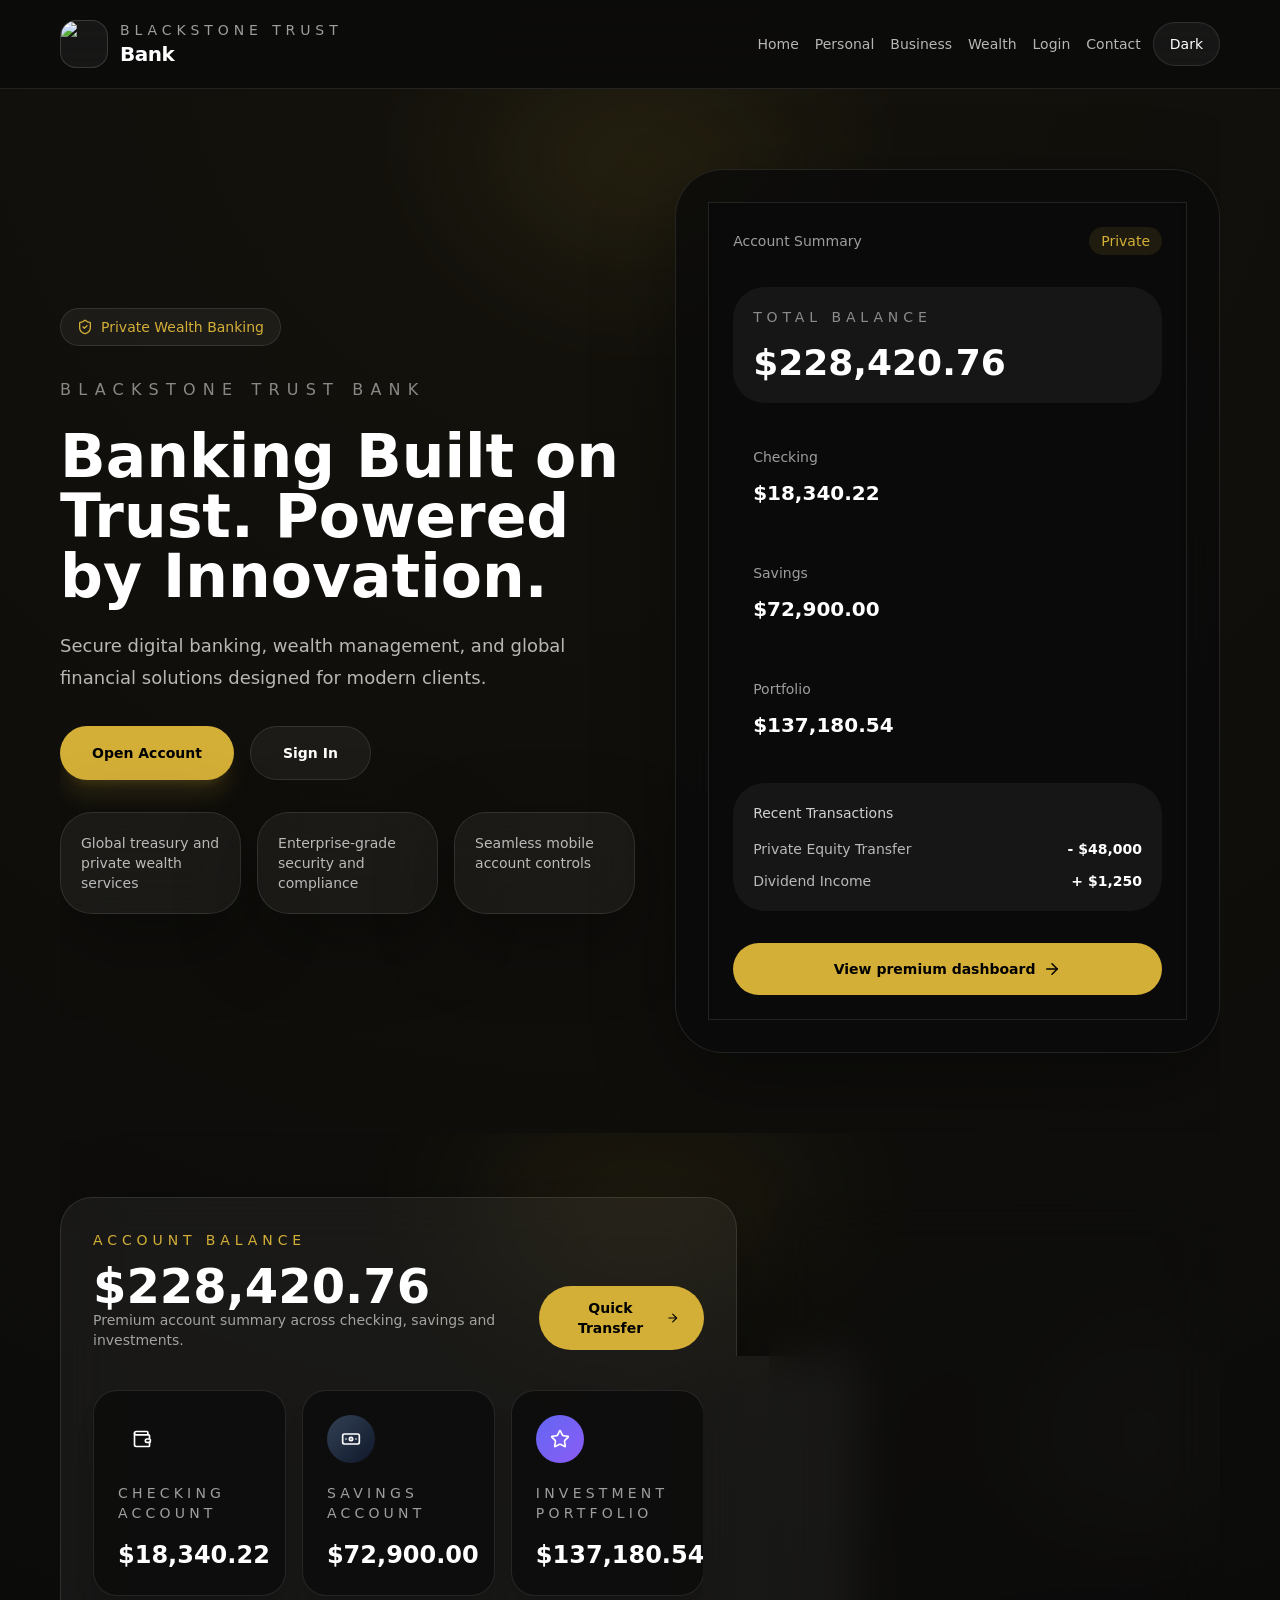
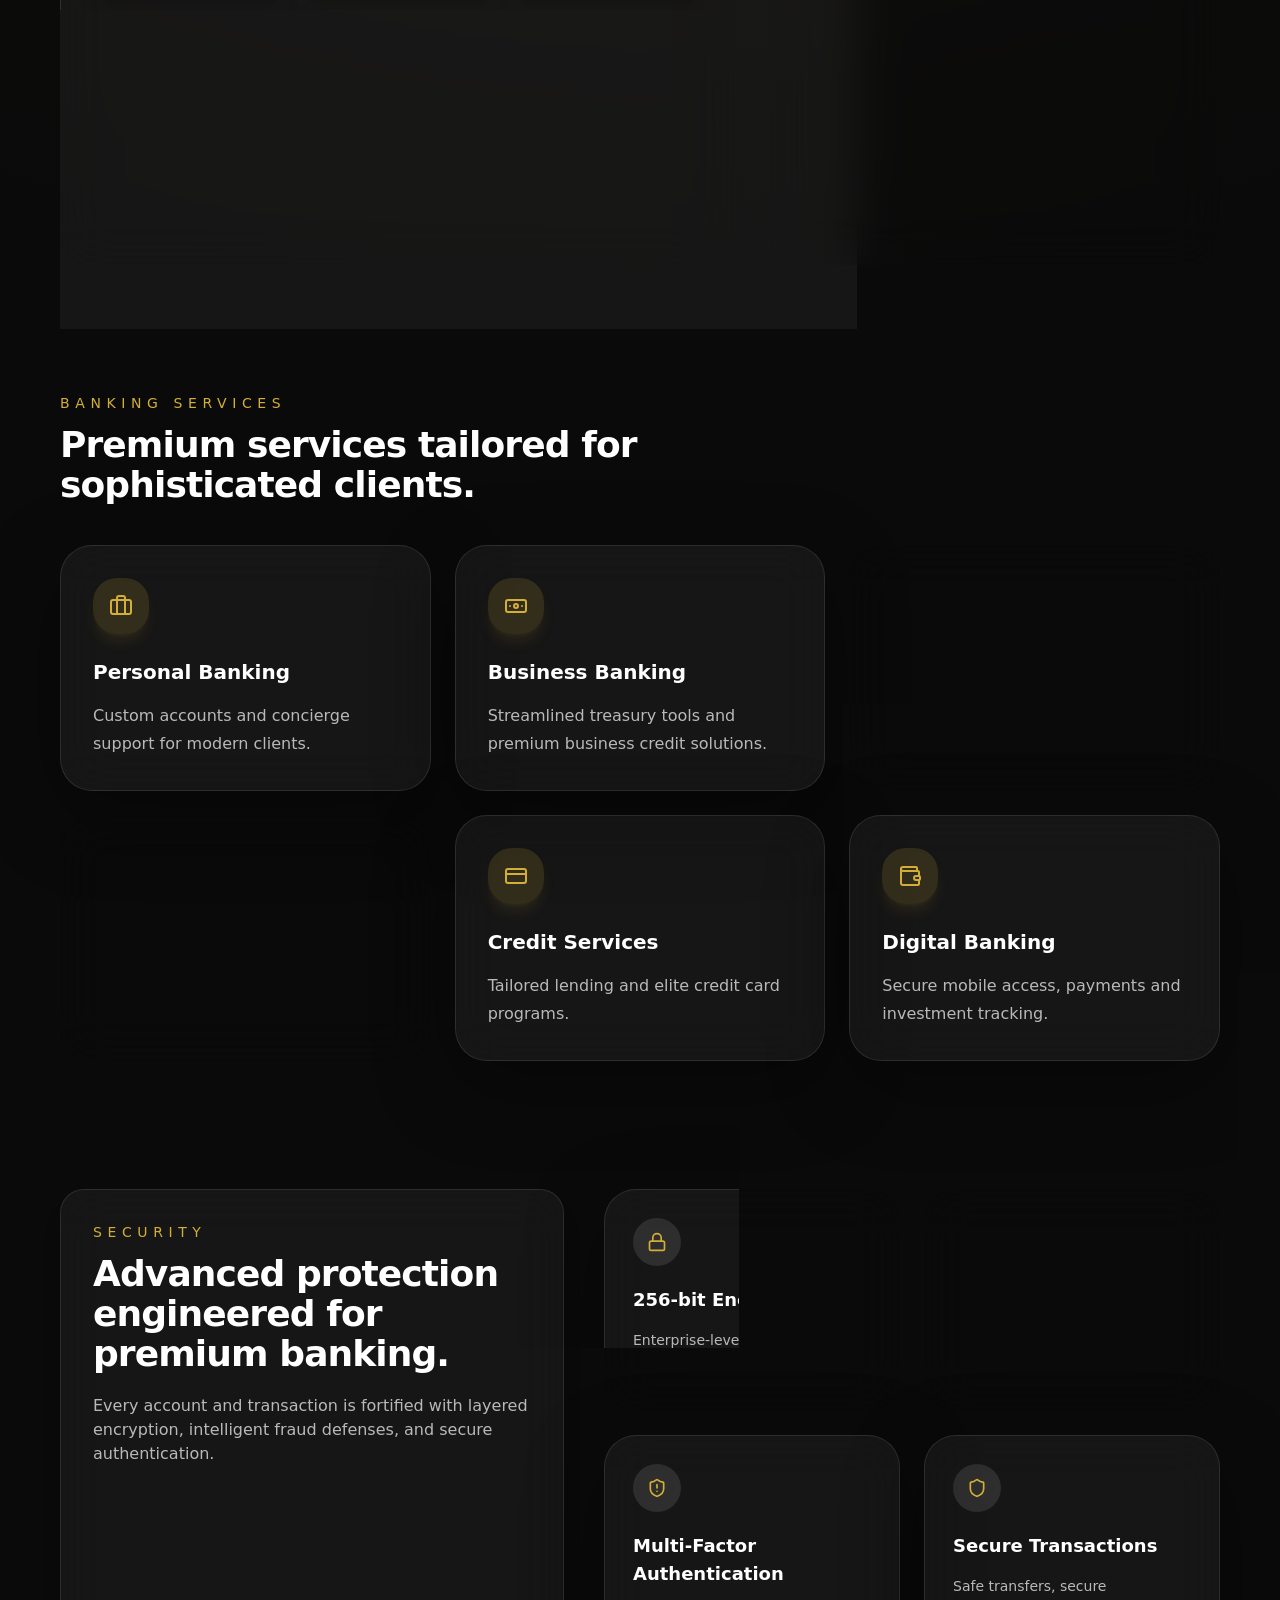
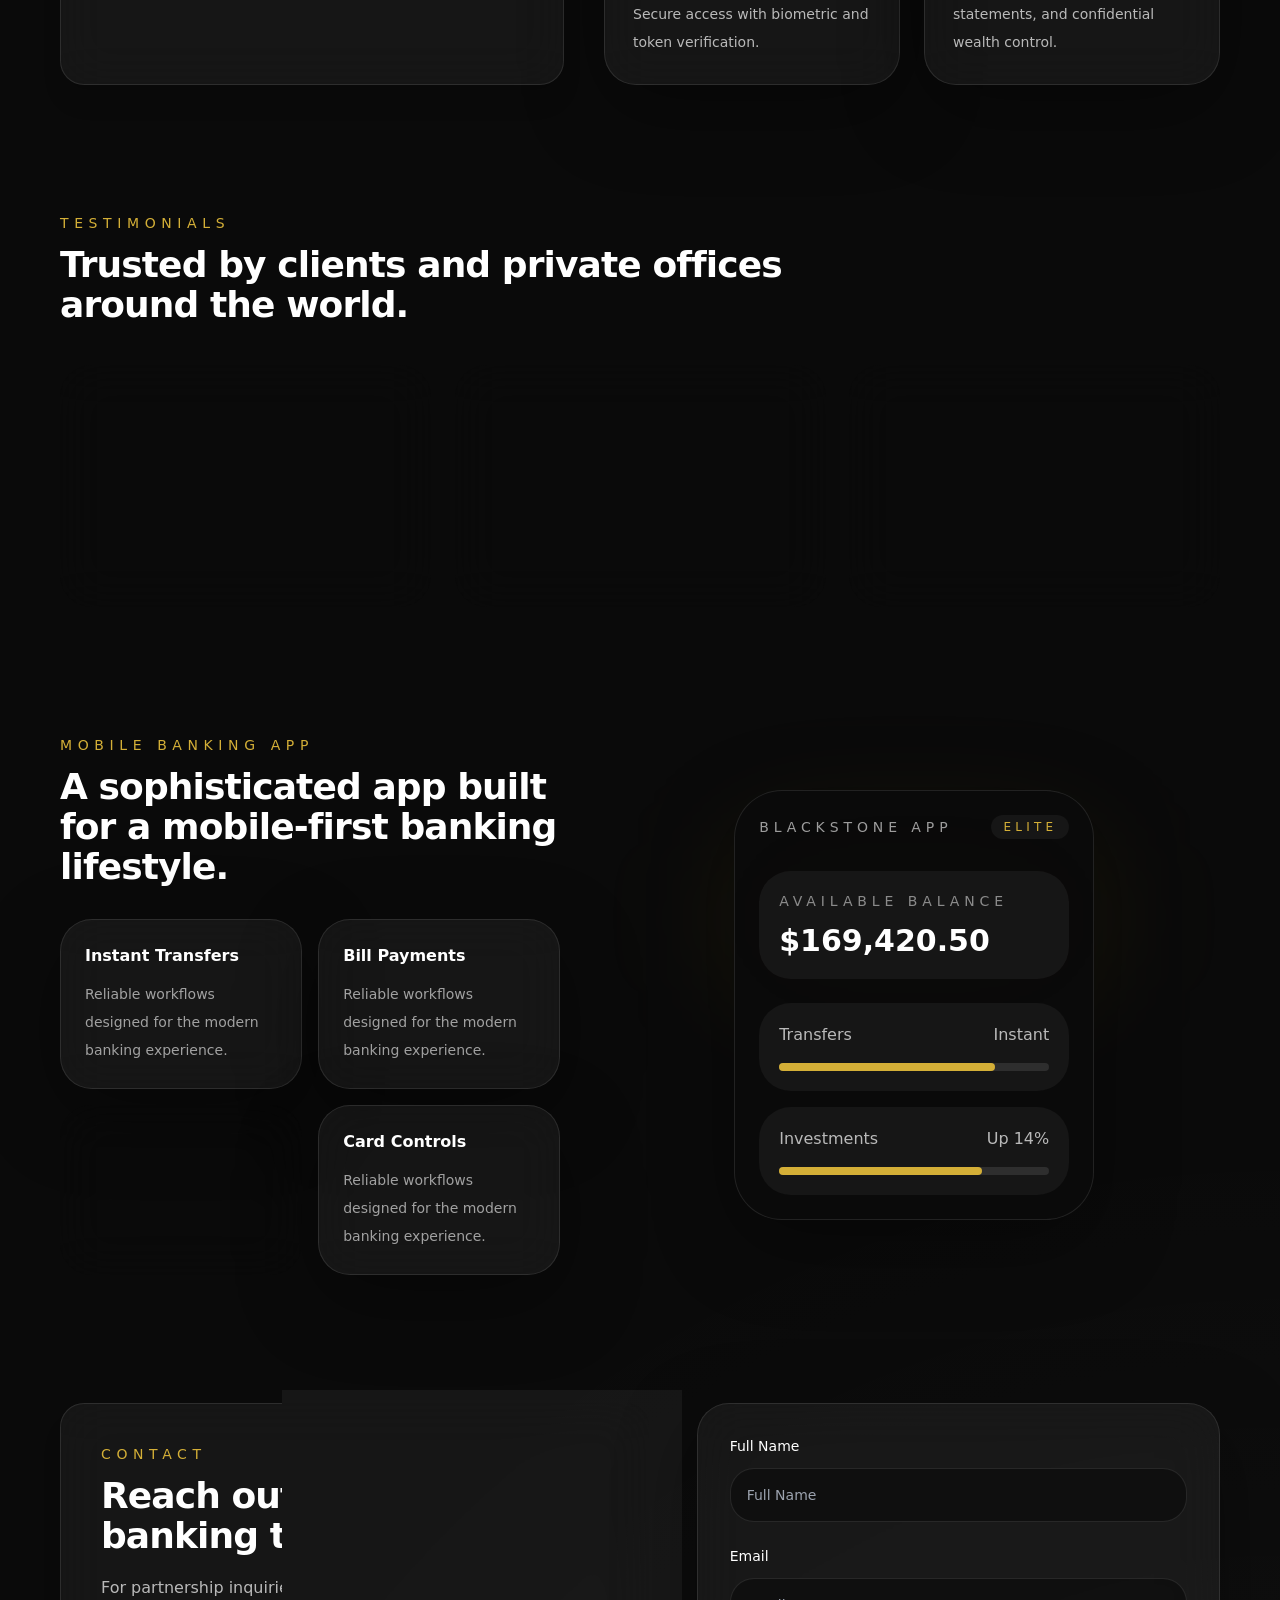
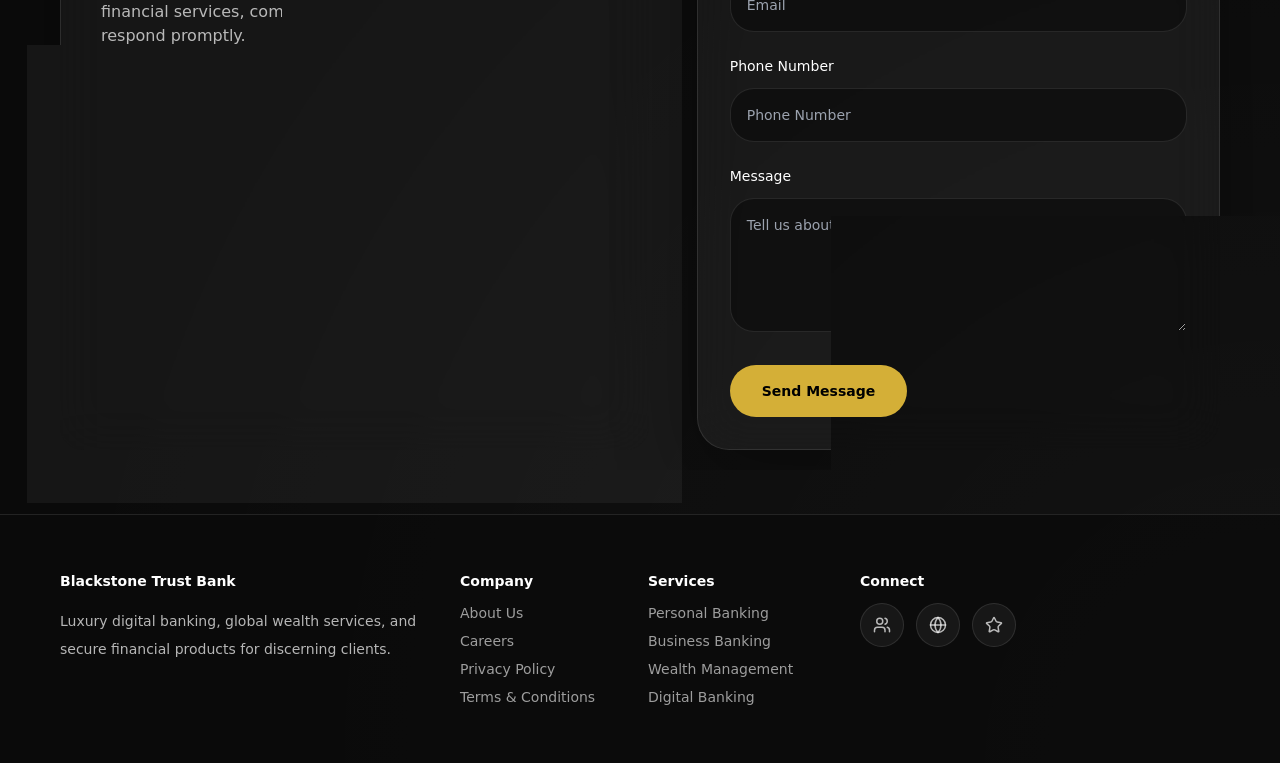
==== commit c2727d4e: "Fix asset paths for GitHub Pages (relative paths)" ====
--- a/index.html
+++ b/index.html
@@ -1 +1 @@
-<!DOCTYPE html><html lang="en"><head><meta charSet="utf-8"/><meta name="viewport" content="width=device-width, initial-scale=1"/><link rel="stylesheet" href="/_next/static/css/76909962c18b663c.css" data-precedence="next"/><link rel="preload" as="script" fetchPriority="low" href="/_next/static/chunks/webpack-cb86a99cd2f791d1.js"/><script src="/_next/static/chunks/fd9d1056-4a917af64af6b262.js" async=""></script><script src="/_next/static/chunks/23-5c6c282c41e2ed3f.js" async=""></script><script src="/_next/static/chunks/main-app-ae50b3546ae7ea64.js" async=""></script><script src="/_next/static/chunks/650-d2e5e155c7ae9b1c.js" async=""></script><script src="/_next/static/chunks/729-4b1b83ea2ed9cfb1.js" async=""></script><script src="/_next/static/chunks/app/page-5df90140bb4bf65f.js" async=""></script><title>Blackstone Trust Bank</title><meta name="description" content="Premium mobile-first banking for modern clients."/><script src="/_next/static/chunks/polyfills-78c92fac7aa8fdd8.js" noModule=""></script></head><body><main class="min-h-screen text-white"><header class="sticky top-0 z-40 border-b border-white/10 backdrop-blur-xl bg-blackstone/80"><div class="container flex flex-wrap items-center justify-between gap-4 py-5"><a class="flex items-center gap-3" href="/"><div class="relative h-12 w-12 overflow-hidden rounded-2xl border border-white/15 bg-white/5"><img alt="Blackstone Trust Bank" loading="lazy" decoding="async" data-nimg="fill" class="object-cover" style="position:absolute;height:100%;width:100%;left:0;top:0;right:0;bottom:0;color:transparent" sizes="100vw" srcSet="/_next/image?url=%2Flogo.jpg&amp;w=640&amp;q=75 640w, /_next/image?url=%2Flogo.jpg&amp;w=750&amp;q=75 750w, /_next/image?url=%2Flogo.jpg&amp;w=828&amp;q=75 828w, /_next/image?url=%2Flogo.jpg&amp;w=1080&amp;q=75 1080w, /_next/image?url=%2Flogo.jpg&amp;w=1200&amp;q=75 1200w, /_next/image?url=%2Flogo.jpg&amp;w=1920&amp;q=75 1920w, /_next/image?url=%2Flogo.jpg&amp;w=2048&amp;q=75 2048w, /_next/image?url=%2Flogo.jpg&amp;w=3840&amp;q=75 3840w" src="/_next/image?url=%2Flogo.jpg&amp;w=3840&amp;q=75"/></div><div><p class="text-sm uppercase tracking-[0.35em] text-white/60">Blackstone Trust</p><p class="font-semibold text-xl tracking-tight text-white">Bank</p></div></a><div class="flex items-center gap-3"><nav class="hidden items-center gap-4 text-sm text-white/70 md:flex"><a class="transition hover:text-gold" href="/">Home</a><a class="transition hover:text-gold" href="/personal-banking">Personal</a><a class="transition hover:text-gold" href="/business-banking">Business</a><a class="transition hover:text-gold" href="/wealth-management">Wealth</a><a class="transition hover:text-gold" href="/online-banking-login">Login</a><a class="transition hover:text-gold" href="/contact-us">Contact</a></nav><button type="button" aria-label="Toggle theme" class="inline-flex h-11 items-center justify-center rounded-full border border-white/10 bg-white/5 px-4 text-sm text-white transition hover:border-gold hover:text-gold">Dark</button></div></div></header><section class="container relative overflow-hidden py-20"><div class="absolute inset-x-0 top-0 h-96 bg-hero-glow opacity-90 blur-3xl"></div><div class="relative grid gap-10 lg:grid-cols-[0.95fr_0.9fr] lg:items-center"><div class="space-y-8"><div class="inline-flex items-center gap-2 rounded-full border border-white/10 bg-white/5 px-4 py-2 text-sm text-gold"><svg xmlns="http://www.w3.org/2000/svg" width="16" height="16" viewBox="0 0 24 24" fill="none" stroke="currentColor" stroke-width="2" stroke-linecap="round" stroke-linejoin="round" class="lucide lucide-shield-check" aria-hidden="true"><path d="M20 13c0 5-3.5 7.5-7.66 8.95a1 1 0 0 1-.67-.01C7.5 20.5 4 18 4 13V6a1 1 0 0 1 1-1c2 0 4.5-1.2 6.24-2.72a1.17 1.17 0 0 1 1.52 0C14.51 3.81 17 5 19 5a1 1 0 0 1 1 1z"></path><path d="m9 12 2 2 4-4"></path></svg> Private Wealth Banking</div><div class="space-y-6"><p class="text-base uppercase tracking-[0.45em] text-white/50">Blackstone Trust Bank</p><h1 class="text-5xl font-semibold leading-[1.02] text-white sm:text-6xl">Banking Built on Trust. Powered by Innovation.</h1><p class="max-w-2xl text-lg leading-8 text-white/70">Secure digital banking, wealth management, and global financial solutions designed for modern clients.</p></div><div class="flex flex-col gap-4 sm:flex-row"><a class="inline-flex items-center justify-center rounded-full bg-gold px-8 py-4 text-sm font-semibold text-black shadow-xl shadow-gold/15 transition hover:brightness-95" href="/online-banking-login">Open Account</a><a class="inline-flex items-center justify-center rounded-full border border-white/10 bg-white/5 px-8 py-4 text-sm font-semibold text-white transition hover:border-gold hover:text-gold" href="/online-banking-login">Sign In</a></div><div class="grid gap-4 sm:grid-cols-2 xl:grid-cols-3"><div class="glass-card rounded-3xl border-white/10 p-5 text-sm text-white/70">Global treasury and private wealth services</div><div class="glass-card rounded-3xl border-white/10 p-5 text-sm text-white/70">Enterprise-grade security and compliance</div><div class="glass-card rounded-3xl border-white/10 p-5 text-sm text-white/70">Seamless mobile account controls</div></div></div><div class="rounded-[48px] border border-white/10 bg-blackstone/80 p-8 shadow-glass backdrop-blur-xl"><div class="rounded-4xl border border-white/10 bg-blackstone/90 p-6 text-white shadow-inner shadow-black/20"><div class="flex items-center justify-between text-sm text-white/60"><span>Account Summary</span><span class="rounded-full bg-gold/10 px-3 py-1 text-gold">Private</span></div><div class="mt-8 space-y-6"><div class="rounded-[32px] bg-white/5 p-5"><p class="text-sm uppercase tracking-[0.35em] text-white/50">Total Balance</p><p class="mt-4 text-4xl font-semibold text-white">$228,420.76</p></div><div class="grid gap-4"><div class="rounded-[32px] bg-blackstone/70 p-5"><p class="text-sm text-white/60">Checking</p><p class="mt-3 text-xl font-semibold text-white">$18,340.22</p></div><div class="rounded-[32px] bg-blackstone/70 p-5"><p class="text-sm text-white/60">Savings</p><p class="mt-3 text-xl font-semibold text-white">$72,900.00</p></div><div class="rounded-[32px] bg-blackstone/70 p-5"><p class="text-sm text-white/60">Portfolio</p><p class="mt-3 text-xl font-semibold text-white">$137,180.54</p></div></div><div class="rounded-[32px] bg-white/5 p-5 text-sm text-white/70"><p class="text-white/80">Recent Transactions</p><div class="mt-4 space-y-3"><div class="flex items-center justify-between"><span>Private Equity Transfer</span><span class="font-semibold text-white">- $48,000</span></div><div class="flex items-center justify-between"><span>Dividend Income</span><span class="font-semibold text-white">+ $1,250</span></div></div></div></div><a class="mt-8 inline-flex w-full items-center justify-center gap-2 rounded-full bg-gold px-6 py-4 text-sm font-semibold text-black transition hover:brightness-95" href="/online-banking-login">View premium dashboard <svg xmlns="http://www.w3.org/2000/svg" width="18" height="18" viewBox="0 0 24 24" fill="none" stroke="currentColor" stroke-width="2" stroke-linecap="round" stroke-linejoin="round" class="lucide lucide-arrow-right" aria-hidden="true"><path d="M5 12h14"></path><path d="m12 5 7 7-7 7"></path></svg></a></div></div></div></section><section class="container relative overflow-hidden py-16"><div class="absolute inset-x-0 top-0 h-96 bg-hero-glow opacity-80 blur-3xl"></div><div class="relative grid gap-8 lg:grid-cols-[1.2fr_0.8fr]"><div class="glass-card p-8"><div class="flex flex-col gap-6 sm:flex-row sm:items-end sm:justify-between"><div><p class="text-sm uppercase tracking-[0.35em] text-gold">Account balance</p><p class="mt-3 text-5xl font-semibold text-white">$228,420.76</p><p class="text-sm text-white/60">Premium account summary across checking, savings and investments.</p></div><button class="inline-flex items-center gap-2 rounded-full bg-gold px-6 py-3 text-sm font-semibold text-black transition hover:brightness-95">Quick Transfer <svg xmlns="http://www.w3.org/2000/svg" width="16" height="16" viewBox="0 0 24 24" fill="none" stroke="currentColor" stroke-width="2" stroke-linecap="round" stroke-linejoin="round" class="lucide lucide-arrow-right" aria-hidden="true"><path d="M5 12h14"></path><path d="m12 5 7 7-7 7"></path></svg></button></div><div class="mt-10 grid gap-4 md:grid-cols-3"><div class="rounded-3xl border border-white/10 bg-blackstone/70 p-6 shadow-xl"><div class="inline-flex h-12 w-12 items-center justify-center rounded-3xl bg-gradient-to-br from-gold-400 to-amber-500 text-white"><svg xmlns="http://www.w3.org/2000/svg" width="20" height="20" viewBox="0 0 24 24" fill="none" stroke="currentColor" stroke-width="2" stroke-linecap="round" stroke-linejoin="round" class="lucide lucide-wallet" aria-hidden="true"><path d="M19 7V4a1 1 0 0 0-1-1H5a2 2 0 0 0 0 4h15a1 1 0 0 1 1 1v4h-3a2 2 0 0 0 0 4h3a1 1 0 0 0 1-1v-2a1 1 0 0 0-1-1"></path><path d="M3 5v14a2 2 0 0 0 2 2h15a1 1 0 0 0 1-1v-4"></path></svg></div><p class="mt-5 text-sm uppercase tracking-[0.3em] text-white/60">Checking Account</p><p class="mt-4 text-2xl font-semibold text-white">$18,340.22</p></div><div class="rounded-3xl border border-white/10 bg-blackstone/70 p-6 shadow-xl"><div class="inline-flex h-12 w-12 items-center justify-center rounded-3xl bg-gradient-to-br from-slate-700 to-slate-900 text-white"><svg xmlns="http://www.w3.org/2000/svg" width="20" height="20" viewBox="0 0 24 24" fill="none" stroke="currentColor" stroke-width="2" stroke-linecap="round" stroke-linejoin="round" class="lucide lucide-banknote" aria-hidden="true"><rect width="20" height="12" x="2" y="6" rx="2"></rect><circle cx="12" cy="12" r="2"></circle><path d="M6 12h.01M18 12h.01"></path></svg></div><p class="mt-5 text-sm uppercase tracking-[0.3em] text-white/60">Savings Account</p><p class="mt-4 text-2xl font-semibold text-white">$72,900.00</p></div><div class="rounded-3xl border border-white/10 bg-blackstone/70 p-6 shadow-xl"><div class="inline-flex h-12 w-12 items-center justify-center rounded-3xl bg-gradient-to-br from-indigo-500 to-violet-500 text-white"><svg xmlns="http://www.w3.org/2000/svg" width="20" height="20" viewBox="0 0 24 24" fill="none" stroke="currentColor" stroke-width="2" stroke-linecap="round" stroke-linejoin="round" class="lucide lucide-star" aria-hidden="true"><path d="M11.525 2.295a.53.53 0 0 1 .95 0l2.31 4.679a2.123 2.123 0 0 0 1.595 1.16l5.166.756a.53.53 0 0 1 .294.904l-3.736 3.638a2.123 2.123 0 0 0-.611 1.878l.882 5.14a.53.53 0 0 1-.771.56l-4.618-2.428a2.122 2.122 0 0 0-1.973 0L6.396 21.01a.53.53 0 0 1-.77-.56l.881-5.139a2.122 2.122 0 0 0-.611-1.879L2.16 9.795a.53.53 0 0 1 .294-.906l5.165-.755a2.122 2.122 0 0 0 1.597-1.16z"></path></svg></div><p class="mt-5 text-sm uppercase tracking-[0.3em] text-white/60">Investment Portfolio</p><p class="mt-4 text-2xl font-semibold text-white">$137,180.54</p></div></div></div><div class="glass-card p-8"><h3 class="text-xl font-semibold text-white">Recent activity</h3><div class="mt-6 space-y-4"><div class="rounded-3xl border border-white/10 bg-blackstone/50 p-4 text-sm text-white/75"><div class="flex items-center justify-between gap-3"><div><p class="font-medium text-white">Private Equity Transfer</p><p class="text-xs text-white/50">Jun 07</p></div><p class="text-right font-semibold text-white">- $48,000.00</p></div><p class="mt-2 text-xs uppercase tracking-[0.3em] text-gold">Approved</p></div><div class="rounded-3xl border border-white/10 bg-blackstone/50 p-4 text-sm text-white/75"><div class="flex items-center justify-between gap-3"><div><p class="font-medium text-white">Card Payment – Aldo &amp; Co.</p><p class="text-xs text-white/50">Jun 06</p></div><p class="text-right font-semibold text-white">- $620.50</p></div><p class="mt-2 text-xs uppercase tracking-[0.3em] text-gold">Approved</p></div><div class="rounded-3xl border border-white/10 bg-blackstone/50 p-4 text-sm text-white/75"><div class="flex items-center justify-between gap-3"><div><p class="font-medium text-white">Dividend Income</p><p class="text-xs text-white/50">Jun 05</p></div><p class="text-right font-semibold text-white">+ $1,250.00</p></div><p class="mt-2 text-xs uppercase tracking-[0.3em] text-gold">Settled</p></div><div class="rounded-3xl border border-white/10 bg-blackstone/50 p-4 text-sm text-white/75"><div class="flex items-center justify-between gap-3"><div><p class="font-medium text-white">Savings Allocation</p><p class="text-xs text-white/50">Jun 04</p></div><p class="text-right font-semibold text-white">+ $5,200.00</p></div><p class="mt-2 text-xs uppercase tracking-[0.3em] text-gold">Pending</p></div></div><div class="mt-8 rounded-3xl border border-white/10 bg-blackstone/60 p-6"><div class="flex items-center justify-between text-sm text-white/60"><span>Daily cash flow</span><strong class="text-white">$5,120</strong></div><div class="mt-4 flex h-2 overflow-hidden rounded-full bg-white/5"><span style="width:30%" class="mr-1 block rounded-full bg-gradient-to-r from-gold to-white/70"></span><span style="width:55%" class="mr-1 block rounded-full bg-gradient-to-r from-gold to-white/70"></span><span style="width:80%" class="mr-1 block rounded-full bg-gradient-to-r from-gold to-white/70"></span><span style="width:60%" class="mr-1 block rounded-full bg-gradient-to-r from-gold to-white/70"></span><span style="width:95%" class="mr-1 block rounded-full bg-gradient-to-r from-gold to-white/70"></span><span style="width:40%" class="mr-1 block rounded-full bg-gradient-to-r from-gold to-white/70"></span></div></div></div></div></section><section class="container py-16"><div class="max-w-3xl space-y-3"><p class="text-sm uppercase tracking-[0.4em] text-gold">Banking Services</p><h2 class="text-3xl font-semibold tracking-tight text-white sm:text-4xl">Premium services tailored for sophisticated clients.</h2></div><div class="mt-10 grid gap-6 sm:grid-cols-2 xl:grid-cols-3"><article class="glass-card p-8 transition-transform duration-300"><div class="inline-flex h-14 w-14 items-center justify-center rounded-3xl bg-gold/15 text-gold shadow-lg shadow-gold/10"><svg xmlns="http://www.w3.org/2000/svg" width="24" height="24" viewBox="0 0 24 24" fill="none" stroke="currentColor" stroke-width="2" stroke-linecap="round" stroke-linejoin="round" class="lucide lucide-briefcase" aria-hidden="true"><path d="M16 20V4a2 2 0 0 0-2-2h-4a2 2 0 0 0-2 2v16"></path><rect width="20" height="14" x="2" y="6" rx="2"></rect></svg></div><h3 class="mt-6 text-xl font-semibold text-white">Personal Banking</h3><p class="mt-4 leading-7 text-white/70">Custom accounts and concierge support for modern clients.</p></article><article class="glass-card p-8 transition-transform duration-300"><div class="inline-flex h-14 w-14 items-center justify-center rounded-3xl bg-gold/15 text-gold shadow-lg shadow-gold/10"><svg xmlns="http://www.w3.org/2000/svg" width="24" height="24" viewBox="0 0 24 24" fill="none" stroke="currentColor" stroke-width="2" stroke-linecap="round" stroke-linejoin="round" class="lucide lucide-banknote" aria-hidden="true"><rect width="20" height="12" x="2" y="6" rx="2"></rect><circle cx="12" cy="12" r="2"></circle><path d="M6 12h.01M18 12h.01"></path></svg></div><h3 class="mt-6 text-xl font-semibold text-white">Business Banking</h3><p class="mt-4 leading-7 text-white/70">Streamlined treasury tools and premium business credit solutions.</p></article><article class="glass-card p-8 transition-transform duration-300"><div class="inline-flex h-14 w-14 items-center justify-center rounded-3xl bg-gold/15 text-gold shadow-lg shadow-gold/10"><svg xmlns="http://www.w3.org/2000/svg" width="24" height="24" viewBox="0 0 24 24" fill="none" stroke="currentColor" stroke-width="2" stroke-linecap="round" stroke-linejoin="round" class="lucide lucide-sparkles" aria-hidden="true"><path d="M11.017 2.814a1 1 0 0 1 1.966 0l1.051 5.558a2 2 0 0 0 1.594 1.594l5.558 1.051a1 1 0 0 1 0 1.966l-5.558 1.051a2 2 0 0 0-1.594 1.594l-1.051 5.558a1 1 0 0 1-1.966 0l-1.051-5.558a2 2 0 0 0-1.594-1.594l-5.558-1.051a1 1 0 0 1 0-1.966l5.558-1.051a2 2 0 0 0 1.594-1.594z"></path><path d="M20 2v4"></path><path d="M22 4h-4"></path><circle cx="4" cy="20" r="2"></circle></svg></div><h3 class="mt-6 text-xl font-semibold text-white">Wealth Management</h3><p class="mt-4 leading-7 text-white/70">Family office-grade portfolios and advisory services.</p></article><article class="glass-card p-8 transition-transform duration-300"><div class="inline-flex h-14 w-14 items-center justify-center rounded-3xl bg-gold/15 text-gold shadow-lg shadow-gold/10"><svg xmlns="http://www.w3.org/2000/svg" width="24" height="24" viewBox="0 0 24 24" fill="none" stroke="currentColor" stroke-width="2" stroke-linecap="round" stroke-linejoin="round" class="lucide lucide-globe" aria-hidden="true"><circle cx="12" cy="12" r="10"></circle><path d="M12 2a14.5 14.5 0 0 0 0 20 14.5 14.5 0 0 0 0-20"></path><path d="M2 12h20"></path></svg></div><h3 class="mt-6 text-xl font-semibold text-white">International Transfers</h3><p class="mt-4 leading-7 text-white/70">Global payment rails with currency intelligence.</p></article><article class="glass-card p-8 transition-transform duration-300"><div class="inline-flex h-14 w-14 items-center justify-center rounded-3xl bg-gold/15 text-gold shadow-lg shadow-gold/10"><svg xmlns="http://www.w3.org/2000/svg" width="24" height="24" viewBox="0 0 24 24" fill="none" stroke="currentColor" stroke-width="2" stroke-linecap="round" stroke-linejoin="round" class="lucide lucide-credit-card" aria-hidden="true"><rect width="20" height="14" x="2" y="5" rx="2"></rect><line x1="2" x2="22" y1="10" y2="10"></line></svg></div><h3 class="mt-6 text-xl font-semibold text-white">Credit Services</h3><p class="mt-4 leading-7 text-white/70">Tailored lending and elite credit card programs.</p></article><article class="glass-card p-8 transition-transform duration-300"><div class="inline-flex h-14 w-14 items-center justify-center rounded-3xl bg-gold/15 text-gold shadow-lg shadow-gold/10"><svg xmlns="http://www.w3.org/2000/svg" width="24" height="24" viewBox="0 0 24 24" fill="none" stroke="currentColor" stroke-width="2" stroke-linecap="round" stroke-linejoin="round" class="lucide lucide-wallet" aria-hidden="true"><path d="M19 7V4a1 1 0 0 0-1-1H5a2 2 0 0 0 0 4h15a1 1 0 0 1 1 1v4h-3a2 2 0 0 0 0 4h3a1 1 0 0 0 1-1v-2a1 1 0 0 0-1-1"></path><path d="M3 5v14a2 2 0 0 0 2 2h15a1 1 0 0 0 1-1v-4"></path></svg></div><h3 class="mt-6 text-xl font-semibold text-white">Digital Banking</h3><p class="mt-4 leading-7 text-white/70">Secure mobile access, payments and investment tracking.</p></article></div></section><section class="container py-16"><div class="grid gap-10 lg:grid-cols-[0.9fr_1.1fr]"><div class="glass-panel p-8"><div class="max-w-3xl space-y-3"><p class="text-sm uppercase tracking-[0.4em] text-gold">Security</p><h2 class="text-3xl font-semibold tracking-tight text-white sm:text-4xl">Advanced protection engineered for premium banking.</h2></div><p class="mt-5 max-w-xl text-white/70">Every account and transaction is fortified with layered encryption, intelligent fraud defenses, and secure authentication.</p></div><div class="grid gap-6 sm:grid-cols-2"><div class="glass-card p-7"><div class="inline-flex h-12 w-12 items-center justify-center rounded-3xl bg-white/10 text-gold"><svg xmlns="http://www.w3.org/2000/svg" width="20" height="20" viewBox="0 0 24 24" fill="none" stroke="currentColor" stroke-width="2" stroke-linecap="round" stroke-linejoin="round" class="lucide lucide-lock" aria-hidden="true"><rect width="18" height="11" x="3" y="11" rx="2" ry="2"></rect><path d="M7 11V7a5 5 0 0 1 10 0v4"></path></svg></div><h4 class="mt-5 text-lg font-semibold text-white">256-bit Encryption</h4><p class="mt-3 text-sm leading-7 text-white/70">Enterprise-level cryptographic protection for every transaction.</p></div><div class="glass-card p-7"><div class="inline-flex h-12 w-12 items-center justify-center rounded-3xl bg-white/10 text-gold"><svg xmlns="http://www.w3.org/2000/svg" width="20" height="20" viewBox="0 0 24 24" fill="none" stroke="currentColor" stroke-width="2" stroke-linecap="round" stroke-linejoin="round" class="lucide lucide-shield-check" aria-hidden="true"><path d="M20 13c0 5-3.5 7.5-7.66 8.95a1 1 0 0 1-.67-.01C7.5 20.5 4 18 4 13V6a1 1 0 0 1 1-1c2 0 4.5-1.2 6.24-2.72a1.17 1.17 0 0 1 1.52 0C14.51 3.81 17 5 19 5a1 1 0 0 1 1 1z"></path><path d="m9 12 2 2 4-4"></path></svg></div><h4 class="mt-5 text-lg font-semibold text-white">Fraud Protection</h4><p class="mt-3 text-sm leading-7 text-white/70">Continuous risk monitoring backed by premium alerts.</p></div><div class="glass-card p-7"><div class="inline-flex h-12 w-12 items-center justify-center rounded-3xl bg-white/10 text-gold"><svg xmlns="http://www.w3.org/2000/svg" width="20" height="20" viewBox="0 0 24 24" fill="none" stroke="currentColor" stroke-width="2" stroke-linecap="round" stroke-linejoin="round" class="lucide lucide-shield-alert" aria-hidden="true"><path d="M20 13c0 5-3.5 7.5-7.66 8.95a1 1 0 0 1-.67-.01C7.5 20.5 4 18 4 13V6a1 1 0 0 1 1-1c2 0 4.5-1.2 6.24-2.72a1.17 1.17 0 0 1 1.52 0C14.51 3.81 17 5 19 5a1 1 0 0 1 1 1z"></path><path d="M12 8v4"></path><path d="M12 16h.01"></path></svg></div><h4 class="mt-5 text-lg font-semibold text-white">Multi-Factor Authentication</h4><p class="mt-3 text-sm leading-7 text-white/70">Secure access with biometric and token verification.</p></div><div class="glass-card p-7"><div class="inline-flex h-12 w-12 items-center justify-center rounded-3xl bg-white/10 text-gold"><svg xmlns="http://www.w3.org/2000/svg" width="20" height="20" viewBox="0 0 24 24" fill="none" stroke="currentColor" stroke-width="2" stroke-linecap="round" stroke-linejoin="round" class="lucide lucide-shield" aria-hidden="true"><path d="M20 13c0 5-3.5 7.5-7.66 8.95a1 1 0 0 1-.67-.01C7.5 20.5 4 18 4 13V6a1 1 0 0 1 1-1c2 0 4.5-1.2 6.24-2.72a1.17 1.17 0 0 1 1.52 0C14.51 3.81 17 5 19 5a1 1 0 0 1 1 1z"></path></svg></div><h4 class="mt-5 text-lg font-semibold text-white">Secure Transactions</h4><p class="mt-3 text-sm leading-7 text-white/70">Safe transfers, secure statements, and confidential wealth control.</p></div></div></div></section><section class="container py-16"><div class="max-w-3xl space-y-3"><p class="text-sm uppercase tracking-[0.4em] text-gold">Testimonials</p><h2 class="text-3xl font-semibold tracking-tight text-white sm:text-4xl">Trusted by clients and private offices around the world.</h2></div><div class="mt-10 grid gap-6 md:grid-cols-3"><div class="glass-card p-8"><div class="flex items-center gap-4"><div class="flex h-14 w-14 items-center justify-center rounded-full border border-white/10 bg-gold/10 text-lg font-semibold uppercase text-gold">AS</div><div><p class="font-semibold text-white">Ava Sinclair</p><p class="text-sm text-white/60">Private Investor</p></div></div><p class="mt-6 text-white/70">“<!-- -->Every transfer and investment feels effortless. The onboarding was seamless, and the team feels world-class.<!-- -->”</p></div><div class="glass-card p-8"><div class="flex items-center gap-4"><div class="flex h-14 w-14 items-center justify-center rounded-full border border-white/10 bg-gold/10 text-lg font-semibold uppercase text-gold">LH</div><div><p class="font-semibold text-white">Liam Hart</p><p class="text-sm text-white/60">Founder</p></div></div><p class="mt-6 text-white/70">“<!-- -->Blackstone Trust Bank elevated our treasury and global cash flow with a truly premium experience.<!-- -->”</p></div><div class="glass-card p-8"><div class="flex items-center gap-4"><div class="flex h-14 w-14 items-center justify-center rounded-full border border-white/10 bg-gold/10 text-lg font-semibold uppercase text-gold">MC</div><div><p class="font-semibold text-white">Mia Chen</p><p class="text-sm text-white/60">Family Office</p></div></div><p class="mt-6 text-white/70">“<!-- -->The mobile insights are elegant and precise. This is how modern private banking should perform.<!-- -->”</p></div></div></section><section class="container py-16"><div class="grid gap-12 items-center lg:grid-cols-[0.9fr_1.1fr]"><div><div class="max-w-3xl space-y-3"><p class="text-sm uppercase tracking-[0.4em] text-gold">Mobile Banking App</p><h2 class="text-3xl font-semibold tracking-tight text-white sm:text-4xl">A sophisticated app built for a mobile-first banking lifestyle.</h2></div><div class="mt-8 grid gap-4 sm:grid-cols-2"><div class="glass-card rounded-3xl p-6 text-white/80"><p class="font-semibold text-white">Instant Transfers</p><p class="mt-3 text-sm leading-7 text-white/60">Reliable workflows designed for the modern banking experience.</p></div><div class="glass-card rounded-3xl p-6 text-white/80"><p class="font-semibold text-white">Bill Payments</p><p class="mt-3 text-sm leading-7 text-white/60">Reliable workflows designed for the modern banking experience.</p></div><div class="glass-card rounded-3xl p-6 text-white/80"><p class="font-semibold text-white">Investment Tracking</p><p class="mt-3 text-sm leading-7 text-white/60">Reliable workflows designed for the modern banking experience.</p></div><div class="glass-card rounded-3xl p-6 text-white/80"><p class="font-semibold text-white">Card Controls</p><p class="mt-3 text-sm leading-7 text-white/60">Reliable workflows designed for the modern banking experience.</p></div></div></div><div class="relative mx-auto w-full max-w-[360px]"><div class="absolute inset-x-0 top-12 h-40 rounded-[48px] bg-gold/10 blur-3xl"></div><div class="relative overflow-hidden rounded-[48px] border border-white/10 bg-blackstone/90 p-6 shadow-glass"><div class="flex items-center justify-between"><span class="text-sm uppercase tracking-[0.35em] text-white/60">Blackstone App</span><span class="rounded-full bg-white/5 px-3 py-1 text-xs uppercase tracking-[0.35em] text-gold">Elite</span></div><div class="mt-8 space-y-6"><div class="rounded-[32px] bg-white/5 p-5"><p class="text-sm uppercase tracking-[0.35em] text-white/50">Available Balance</p><p class="mt-3 text-3xl font-semibold text-white">$169,420.50</p></div><div class="grid gap-4"><div class="rounded-[32px] bg-white/5 p-5"><div class="flex items-center justify-between text-white/70"><span>Transfers</span><span>Instant</span></div><div class="mt-4 h-2 rounded-full bg-white/10"><div class="h-full w-4/5 rounded-full bg-gold"></div></div></div><div class="rounded-[32px] bg-white/5 p-5"><div class="flex items-center justify-between text-white/70"><span>Investments</span><span>Up 14%</span></div><div class="mt-4 h-2 rounded-full bg-white/10"><div class="h-full w-3/4 rounded-full bg-gold"></div></div></div></div></div></div></div></div></section><section class="container py-16"><div class="grid gap-12 lg:grid-cols-[0.9fr_0.8fr]"><div class="glass-panel p-10"><div class="max-w-3xl space-y-3"><p class="text-sm uppercase tracking-[0.4em] text-gold">Contact</p><h2 class="text-3xl font-semibold tracking-tight text-white sm:text-4xl">Reach out to our private banking team.</h2></div><p class="mt-5 max-w-xl text-white/70">For partnership inquiries, concierge support, or bespoke financial services, complete the form and a senior advisor will respond promptly.</p></div><form class="glass-card rounded-[36px] p-8" style="opacity:0;transform:translateY(30px)"><div class="grid gap-6"><label class="space-y-3 text-sm text-white/80"><span class="font-medium text-white">Full Name</span><input type="text" class="w-full rounded-3xl border border-white/10 bg-blackstone/60 px-4 py-4 text-white outline-none transition focus:border-gold focus:ring-2 focus:ring-gold/20" placeholder="Full Name" name="name"/></label><label class="space-y-3 text-sm text-white/80"><span class="font-medium text-white">Email</span><input type="email" class="w-full rounded-3xl border border-white/10 bg-blackstone/60 px-4 py-4 text-white outline-none transition focus:border-gold focus:ring-2 focus:ring-gold/20" placeholder="Email" name="email"/></label><label class="space-y-3 text-sm text-white/80"><span class="font-medium text-white">Phone Number</span><input type="tel" class="w-full rounded-3xl border border-white/10 bg-blackstone/60 px-4 py-4 text-white outline-none transition focus:border-gold focus:ring-2 focus:ring-gold/20" placeholder="Phone Number" name="phone"/></label><label class="space-y-3 text-sm text-white/80"><span class="font-medium text-white">Message</span><textarea name="message" rows="5" class="w-full rounded-3xl border border-white/10 bg-blackstone/60 px-4 py-4 text-white outline-none transition focus:border-gold focus:ring-2 focus:ring-gold/20" placeholder="Tell us about your request"></textarea></label></div><button type="submit" class="mt-7 inline-flex items-center justify-center rounded-full bg-gold px-8 py-4 text-sm font-semibold text-black transition hover:brightness-95">Send Message</button></form></div></section><footer class="border-t border-white/10 bg-blackstone/80 py-14 text-sm text-white/60"><div class="container grid gap-10 md:grid-cols-3"><div><p class="mb-4 font-semibold text-white">Blackstone Trust Bank</p><p class="max-w-md leading-7 text-white/70">Luxury digital banking, global wealth services, and secure financial products for discerning clients.</p></div><div class="grid gap-4 sm:grid-cols-2"><div><p class="mb-3 font-semibold text-white">Company</p><ul class="space-y-2 text-white/60"><li>About Us</li><li>Careers</li><li>Privacy Policy</li><li>Terms &amp; Conditions</li></ul></div><div><p class="mb-3 font-semibold text-white">Services</p><ul class="space-y-2 text-white/60"><li>Personal Banking</li><li>Business Banking</li><li>Wealth Management</li><li>Digital Banking</li></ul></div></div><div><p class="mb-3 font-semibold text-white">Connect</p><div class="flex items-center gap-3 text-white/70"><a class="rounded-full border border-white/10 bg-white/5 p-3 transition hover:border-gold hover:text-gold" href="#"><svg xmlns="http://www.w3.org/2000/svg" width="18" height="18" viewBox="0 0 24 24" fill="none" stroke="currentColor" stroke-width="2" stroke-linecap="round" stroke-linejoin="round" class="lucide lucide-users" aria-hidden="true"><path d="M16 21v-2a4 4 0 0 0-4-4H6a4 4 0 0 0-4 4v2"></path><path d="M16 3.128a4 4 0 0 1 0 7.744"></path><path d="M22 21v-2a4 4 0 0 0-3-3.87"></path><circle cx="9" cy="7" r="4"></circle></svg></a><a class="rounded-full border border-white/10 bg-white/5 p-3 transition hover:border-gold hover:text-gold" href="#"><svg xmlns="http://www.w3.org/2000/svg" width="18" height="18" viewBox="0 0 24 24" fill="none" stroke="currentColor" stroke-width="2" stroke-linecap="round" stroke-linejoin="round" class="lucide lucide-globe" aria-hidden="true"><circle cx="12" cy="12" r="10"></circle><path d="M12 2a14.5 14.5 0 0 0 0 20 14.5 14.5 0 0 0 0-20"></path><path d="M2 12h20"></path></svg></a><a class="rounded-full border border-white/10 bg-white/5 p-3 transition hover:border-gold hover:text-gold" href="#"><svg xmlns="http://www.w3.org/2000/svg" width="18" height="18" viewBox="0 0 24 24" fill="none" stroke="currentColor" stroke-width="2" stroke-linecap="round" stroke-linejoin="round" class="lucide lucide-star" aria-hidden="true"><path d="M11.525 2.295a.53.53 0 0 1 .95 0l2.31 4.679a2.123 2.123 0 0 0 1.595 1.16l5.166.756a.53.53 0 0 1 .294.904l-3.736 3.638a2.123 2.123 0 0 0-.611 1.878l.882 5.14a.53.53 0 0 1-.771.56l-4.618-2.428a2.122 2.122 0 0 0-1.973 0L6.396 21.01a.53.53 0 0 1-.77-.56l.881-5.139a2.122 2.122 0 0 0-.611-1.879L2.16 9.795a.53.53 0 0 1 .294-.906l5.165-.755a2.122 2.122 0 0 0 1.597-1.16z"></path></svg></a></div></div></div></footer></main><script src="/_next/static/chunks/webpack-cb86a99cd2f791d1.js" async=""></script><script>(self.__next_f=self.__next_f||[]).push([0]);self.__next_f.push([2,null])</script><script>self.__next_f.push([1,"1:HL[\"/_next/static/css/76909962c18b663c.css\",\"style\"]\n"])</script><script>self.__next_f.push([1,"2:I[5751,[],\"\"]\n4:I[4729,[\"650\",\"static/chunks/650-d2e5e155c7ae9b1c.js\",\"729\",\"static/chunks/729-4b1b83ea2ed9cfb1.js\",\"931\",\"static/chunks/app/page-5df90140bb4bf65f.js\"],\"Navbar\"]\n5:I[231,[\"650\",\"static/chunks/650-d2e5e155c7ae9b1c.js\",\"729\",\"static/chunks/729-4b1b83ea2ed9cfb1.js\",\"931\",\"static/chunks/app/page-5df90140bb4bf65f.js\"],\"\"]\n6:I[4729,[\"650\",\"static/chunks/650-d2e5e155c7ae9b1c.js\",\"729\",\"static/chunks/729-4b1b83ea2ed9cfb1.js\",\"931\",\"static/chunks/app/page-5df90140bb4bf65f.js\"],\"AccountDashboard\"]\n7:I[4729,[\"650\",\"static/chunks/650-d2e5e155c7ae9b1c.js\",\"729\",\"static/chunks/729-4b1b83ea2ed9cfb1.js\",\"931\",\"static/chunks/app/page-5df90140bb4bf65f.js\"],\"ServicesSection\"]\n8:I[4729,[\"650\",\"static/chunks/650-d2e5e155c7ae9b1c.js\",\"729\",\"static/chunks/729-4b1b83ea2ed9cfb1.js\",\"931\",\"static/chunks/app/page-5df90140bb4bf65f.js\"],\"SecuritySection\"]\n9:I[4729,[\"650\",\"static/chunks/650-d2e5e155c7ae9b1c.js\",\"729\",\"static/chunks/729-4b1b83ea2ed9cfb1.js\",\"931\",\"static/chunks/app/page-5df90140bb4bf65f.js\"],\"Testimonials\"]\na:I[4729,[\"650\",\"static/chunks/650-d2e5e155c7ae9b1c.js\",\"729\",\"static/chunks/729-4b1b83ea2ed9cfb1.js\",\"931\",\"static/chunks/app/page-5df90140bb4bf65f.js\"],\"MobileBankingSection\"]\nb:I[4729,[\"650\",\"static/chunks/650-d2e5e155c7ae9b1c.js\",\"729\",\"static/chunks/729-4b1b83ea2ed9cfb1.js\",\"931\",\"static/chunks/app/page-5df90140bb4bf65f.js\"],\"ContactSection\"]\nc:I[4729,[\"650\",\"static/chunks/650-d2e5e155c7ae9b1c.js\",\"729\",\"static/chunks/729-4b1b83ea2ed9cfb1.js\",\"931\",\"static/chunks/app/page-5df90140bb4bf65f.js\"],\"Footer\"]\nd:I[9275,[],\"\"]\ne:I[1343,[],\"\"]\n10:I[6130,[],\"\"]\n11:[]\n"])</script><script>self.__next_f.push([1,"0:[[[\"$\",\"link\",\"0\",{\"rel\":\"stylesheet\",\"href\":\"/_next/static/css/76909962c18b663c.css\",\"precedence\":\"next\",\"crossOrigin\":\"$undefined\"}]],[\"$\",\"$L2\",null,{\"buildId\":\"yiVOT8V82OCWCOsfdyW0-\",\"assetPrefix\":\"\",\"initialCanonicalUrl\":\"/\",\"initialTree\":[\"\",{\"children\":[\"__PAGE__\",{}]},\"$undefined\",\"$undefined\",true],\"initialSeedData\":[\"\",{\"children\":[\"__PAGE__\",{},[[\"$L3\",[\"$\",\"main\",null,{\"className\":\"min-h-screen text-white\",\"children\":[[\"$\",\"$L4\",null,{}],[\"$\",\"section\",null,{\"className\":\"container relative overflow-hidden py-20\",\"children\":[[\"$\",\"div\",null,{\"className\":\"absolute inset-x-0 top-0 h-96 bg-hero-glow opacity-90 blur-3xl\"}],[\"$\",\"div\",null,{\"className\":\"relative grid gap-10 lg:grid-cols-[0.95fr_0.9fr] lg:items-center\",\"children\":[[\"$\",\"div\",null,{\"className\":\"space-y-8\",\"children\":[[\"$\",\"div\",null,{\"className\":\"inline-flex items-center gap-2 rounded-full border border-white/10 bg-white/5 px-4 py-2 text-sm text-gold\",\"children\":[[\"$\",\"svg\",null,{\"xmlns\":\"http://www.w3.org/2000/svg\",\"width\":16,\"height\":16,\"viewBox\":\"0 0 24 24\",\"fill\":\"none\",\"stroke\":\"currentColor\",\"strokeWidth\":2,\"strokeLinecap\":\"round\",\"strokeLinejoin\":\"round\",\"className\":\"lucide lucide-shield-check\",\"aria-hidden\":\"true\",\"children\":[[\"$\",\"path\",\"oel41y\",{\"d\":\"M20 13c0 5-3.5 7.5-7.66 8.95a1 1 0 0 1-.67-.01C7.5 20.5 4 18 4 13V6a1 1 0 0 1 1-1c2 0 4.5-1.2 6.24-2.72a1.17 1.17 0 0 1 1.52 0C14.51 3.81 17 5 19 5a1 1 0 0 1 1 1z\"}],[\"$\",\"path\",\"dzmm74\",{\"d\":\"m9 12 2 2 4-4\"}],\"$undefined\"]}],\" Private Wealth Banking\"]}],[\"$\",\"div\",null,{\"className\":\"space-y-6\",\"children\":[[\"$\",\"p\",null,{\"className\":\"text-base uppercase tracking-[0.45em] text-white/50\",\"children\":\"Blackstone Trust Bank\"}],[\"$\",\"h1\",null,{\"className\":\"text-5xl font-semibold leading-[1.02] text-white sm:text-6xl\",\"children\":\"Banking Built on Trust. Powered by Innovation.\"}],[\"$\",\"p\",null,{\"className\":\"max-w-2xl text-lg leading-8 text-white/70\",\"children\":\"Secure digital banking, wealth management, and global financial solutions designed for modern clients.\"}]]}],[\"$\",\"div\",null,{\"className\":\"flex flex-col gap-4 sm:flex-row\",\"children\":[[\"$\",\"$L5\",null,{\"href\":\"/online-banking-login\",\"className\":\"inline-flex items-center justify-center rounded-full bg-gold px-8 py-4 text-sm font-semibold text-black shadow-xl shadow-gold/15 transition hover:brightness-95\",\"children\":\"Open Account\"}],[\"$\",\"$L5\",null,{\"href\":\"/online-banking-login\",\"className\":\"inline-flex items-center justify-center rounded-full border border-white/10 bg-white/5 px-8 py-4 text-sm font-semibold text-white transition hover:border-gold hover:text-gold\",\"children\":\"Sign In\"}]]}],[\"$\",\"div\",null,{\"className\":\"grid gap-4 sm:grid-cols-2 xl:grid-cols-3\",\"children\":[[\"$\",\"div\",\"Global treasury and private wealth services\",{\"className\":\"glass-card rounded-3xl border-white/10 p-5 text-sm text-white/70\",\"children\":\"Global treasury and private wealth services\"}],[\"$\",\"div\",\"Enterprise-grade security and compliance\",{\"className\":\"glass-card rounded-3xl border-white/10 p-5 text-sm text-white/70\",\"children\":\"Enterprise-grade security and compliance\"}],[\"$\",\"div\",\"Seamless mobile account controls\",{\"className\":\"glass-card rounded-3xl border-white/10 p-5 text-sm text-white/70\",\"children\":\"Seamless mobile account controls\"}]]}]]}],[\"$\",\"div\",null,{\"className\":\"rounded-[48px] border border-white/10 bg-blackstone/80 p-8 shadow-glass backdrop-blur-xl\",\"children\":[\"$\",\"div\",null,{\"className\":\"rounded-4xl border border-white/10 bg-blackstone/90 p-6 text-white shadow-inner shadow-black/20\",\"children\":[[\"$\",\"div\",null,{\"className\":\"flex items-center justify-between text-sm text-white/60\",\"children\":[[\"$\",\"span\",null,{\"children\":\"Account Summary\"}],[\"$\",\"span\",null,{\"className\":\"rounded-full bg-gold/10 px-3 py-1 text-gold\",\"children\":\"Private\"}]]}],[\"$\",\"div\",null,{\"className\":\"mt-8 space-y-6\",\"children\":[[\"$\",\"div\",null,{\"className\":\"rounded-[32px] bg-white/5 p-5\",\"children\":[[\"$\",\"p\",null,{\"className\":\"text-sm uppercase tracking-[0.35em] text-white/50\",\"children\":\"Total Balance\"}],[\"$\",\"p\",null,{\"className\":\"mt-4 text-4xl font-semibold text-white\",\"children\":\"$$228,420.76\"}]]}],[\"$\",\"div\",null,{\"className\":\"grid gap-4\",\"children\":[[\"$\",\"div\",\"Checking\",{\"className\":\"rounded-[32px] bg-blackstone/70 p-5\",\"children\":[[\"$\",\"p\",null,{\"className\":\"text-sm text-white/60\",\"children\":\"Checking\"}],[\"$\",\"p\",null,{\"className\":\"mt-3 text-xl font-semibold text-white\",\"children\":\"$$18,340.22\"}]]}],[\"$\",\"div\",\"Savings\",{\"className\":\"rounded-[32px] bg-blackstone/70 p-5\",\"children\":[[\"$\",\"p\",null,{\"className\":\"text-sm text-white/60\",\"children\":\"Savings\"}],[\"$\",\"p\",null,{\"className\":\"mt-3 text-xl font-semibold text-white\",\"children\":\"$$72,900.00\"}]]}],[\"$\",\"div\",\"Portfolio\",{\"className\":\"rounded-[32px] bg-blackstone/70 p-5\",\"children\":[[\"$\",\"p\",null,{\"className\":\"text-sm text-white/60\",\"children\":\"Portfolio\"}],[\"$\",\"p\",null,{\"className\":\"mt-3 text-xl font-semibold text-white\",\"children\":\"$$137,180.54\"}]]}]]}],[\"$\",\"div\",null,{\"className\":\"rounded-[32px] bg-white/5 p-5 text-sm text-white/70\",\"children\":[[\"$\",\"p\",null,{\"className\":\"text-white/80\",\"children\":\"Recent Transactions\"}],[\"$\",\"div\",null,{\"className\":\"mt-4 space-y-3\",\"children\":[[\"$\",\"div\",\"Private Equity Transfer\",{\"className\":\"flex items-center justify-between\",\"children\":[[\"$\",\"span\",null,{\"children\":\"Private Equity Transfer\"}],[\"$\",\"span\",null,{\"className\":\"font-semibold text-white\",\"children\":\"- $48,000\"}]]}],[\"$\",\"div\",\"Dividend Income\",{\"className\":\"flex items-center justify-between\",\"children\":[[\"$\",\"span\",null,{\"children\":\"Dividend Income\"}],[\"$\",\"span\",null,{\"className\":\"font-semibold text-white\",\"children\":\"+ $1,250\"}]]}]]}]]}]]}],[\"$\",\"$L5\",null,{\"href\":\"/online-banking-login\",\"className\":\"mt-8 inline-flex w-full items-center justify-center gap-2 rounded-full bg-gold px-6 py-4 text-sm font-semibold text-black transition hover:brightness-95\",\"children\":[\"View premium dashboard \",[\"$\",\"svg\",null,{\"xmlns\":\"http://www.w3.org/2000/svg\",\"width\":18,\"height\":18,\"viewBox\":\"0 0 24 24\",\"fill\":\"none\",\"stroke\":\"currentColor\",\"strokeWidth\":2,\"strokeLinecap\":\"round\",\"strokeLinejoin\":\"round\",\"className\":\"lucide lucide-arrow-right\",\"aria-hidden\":\"true\",\"children\":[[\"$\",\"path\",\"1ays0h\",{\"d\":\"M5 12h14\"}],[\"$\",\"path\",\"xquz4c\",{\"d\":\"m12 5 7 7-7 7\"}],\"$undefined\"]}]]}]]}]}]]}]]}],[\"$\",\"$L6\",null,{}],[\"$\",\"$L7\",null,{}],[\"$\",\"$L8\",null,{}],[\"$\",\"$L9\",null,{}],[\"$\",\"$La\",null,{}],[\"$\",\"$Lb\",null,{}],[\"$\",\"$Lc\",null,{}]]}]],null],null]},[[\"$\",\"html\",null,{\"lang\":\"en\",\"suppressHydrationWarning\":true,\"children\":[\"$\",\"body\",null,{\"children\":[\"$\",\"$Ld\",null,{\"parallelRouterKey\":\"children\",\"segmentPath\":[\"children\"],\"error\":\"$undefined\",\"errorStyles\":\"$undefined\",\"errorScripts\":\"$undefined\",\"template\":[\"$\",\"$Le\",null,{}],\"templateStyles\":\"$undefined\",\"templateScripts\":\"$undefined\",\"notFound\":[[\"$\",\"title\",null,{\"children\":\"404: This page could not be found.\"}],[\"$\",\"div\",null,{\"style\":{\"fontFamily\":\"system-ui,\\\"Segoe UI\\\",Roboto,Helvetica,Arial,sans-serif,\\\"Apple Color Emoji\\\",\\\"Segoe UI Emoji\\\"\",\"height\":\"100vh\",\"textAlign\":\"center\",\"display\":\"flex\",\"flexDirection\":\"column\",\"alignItems\":\"center\",\"justifyContent\":\"center\"},\"children\":[\"$\",\"div\",null,{\"children\":[[\"$\",\"style\",null,{\"dangerouslySetInnerHTML\":{\"__html\":\"body{color:#000;background:#fff;margin:0}.next-error-h1{border-right:1px solid rgba(0,0,0,.3)}@media (prefers-color-scheme:dark){body{color:#fff;background:#000}.next-error-h1{border-right:1px solid rgba(255,255,255,.3)}}\"}}],[\"$\",\"h1\",null,{\"className\":\"next-error-h1\",\"style\":{\"display\":\"inline-block\",\"margin\":\"0 20px 0 0\",\"padding\":\"0 23px 0 0\",\"fontSize\":24,\"fontWeight\":500,\"verticalAlign\":\"top\",\"lineHeight\":\"49px\"},\"children\":\"404\"}],[\"$\",\"div\",null,{\"style\":{\"display\":\"inline-block\"},\"children\":[\"$\",\"h2\",null,{\"style\":{\"fontSize\":14,\"fontWeight\":400,\"lineHeight\":\"49px\",\"margin\":0},\"children\":\"This page could not be found.\"}]}]]}]}]],\"notFoundStyles\":[],\"styles\":null}]}]}],null],null],\"couldBeIntercepted\":false,\"initialHead\":[null,\"$Lf\"],\"globalErrorComponent\":\"$10\",\"missingSlots\":\"$W11\"}]]\n"])</script><script>self.__next_f.push([1,"f:[[\"$\",\"meta\",\"0\",{\"name\":\"viewport\",\"content\":\"width=device-width, initial-scale=1\"}],[\"$\",\"meta\",\"1\",{\"charSet\":\"utf-8\"}],[\"$\",\"title\",\"2\",{\"children\":\"Blackstone Trust Bank\"}],[\"$\",\"meta\",\"3\",{\"name\":\"description\",\"content\":\"Premium mobile-first banking for modern clients.\"}]]\n3:null\n"])</script></body></html>+<!DOCTYPE html><html lang="en"><head><meta charSet="utf-8"/><meta name="viewport" content="width=device-width, initial-scale=1"/><link rel="stylesheet" href="./_next/static/css/76909962c18b663c.css" data-precedence="next"/><link rel="preload" as="script" fetchPriority="low" href="./_next/static/chunks/webpack-cb86a99cd2f791d1.js"/><script src="./_next/static/chunks/fd9d1056-4a917af64af6b262.js" async=""></script><script src="./_next/static/chunks/23-5c6c282c41e2ed3f.js" async=""></script><script src="./_next/static/chunks/main-app-ae50b3546ae7ea64.js" async=""></script><script src="./_next/static/chunks/650-d2e5e155c7ae9b1c.js" async=""></script><script src="./_next/static/chunks/729-4b1b83ea2ed9cfb1.js" async=""></script><script src="./_next/static/chunks/app/page-5df90140bb4bf65f.js" async=""></script><title>Blackstone Trust Bank</title><meta name="description" content="Premium mobile-first banking for modern clients."/><script src="./_next/static/chunks/polyfills-78c92fac7aa8fdd8.js" noModule=""></script></head><body><main class="min-h-screen text-white"><header class="sticky top-0 z-40 border-b border-white/10 backdrop-blur-xl bg-blackstone/80"><div class="container flex flex-wrap items-center justify-between gap-4 py-5"><a class="flex items-center gap-3" href="./"><div class="relative h-12 w-12 overflow-hidden rounded-2xl border border-white/15 bg-white/5"><img alt="Blackstone Trust Bank" loading="lazy" decoding="async" data-nimg="fill" class="object-cover" style="position:absolute;height:100%;width:100%;left:0;top:0;right:0;bottom:0;color:transparent" sizes="100vw" srcSet="./_next/image?url=%2Flogo.jpg&amp;w=640&amp;q=75 640w, ./_next/image?url=%2Flogo.jpg&amp;w=750&amp;q=75 750w, ./_next/image?url=%2Flogo.jpg&amp;w=828&amp;q=75 828w, ./_next/image?url=%2Flogo.jpg&amp;w=1080&amp;q=75 1080w, ./_next/image?url=%2Flogo.jpg&amp;w=1200&amp;q=75 1200w, ./_next/image?url=%2Flogo.jpg&amp;w=1920&amp;q=75 1920w, ./_next/image?url=%2Flogo.jpg&amp;w=2048&amp;q=75 2048w, ./_next/image?url=%2Flogo.jpg&amp;w=3840&amp;q=75 3840w" src="./_next/image?url=%2Flogo.jpg&amp;w=3840&amp;q=75"/></div><div><p class="text-sm uppercase tracking-[0.35em] text-white/60">Blackstone Trust</p><p class="font-semibold text-xl tracking-tight text-white">Bank</p></div></a><div class="flex items-center gap-3"><nav class="hidden items-center gap-4 text-sm text-white/70 md:flex"><a class="transition hover:text-gold" href="./">Home</a><a class="transition hover:text-gold" href="/personal-banking">Personal</a><a class="transition hover:text-gold" href="/business-banking">Business</a><a class="transition hover:text-gold" href="/wealth-management">Wealth</a><a class="transition hover:text-gold" href="/online-banking-login">Login</a><a class="transition hover:text-gold" href="/contact-us">Contact</a></nav><button type="button" aria-label="Toggle theme" class="inline-flex h-11 items-center justify-center rounded-full border border-white/10 bg-white/5 px-4 text-sm text-white transition hover:border-gold hover:text-gold">Dark</button></div></div></header><section class="container relative overflow-hidden py-20"><div class="absolute inset-x-0 top-0 h-96 bg-hero-glow opacity-90 blur-3xl"></div><div class="relative grid gap-10 lg:grid-cols-[0.95fr_0.9fr] lg:items-center"><div class="space-y-8"><div class="inline-flex items-center gap-2 rounded-full border border-white/10 bg-white/5 px-4 py-2 text-sm text-gold"><svg xmlns="http://www.w3.org/2000/svg" width="16" height="16" viewBox="0 0 24 24" fill="none" stroke="currentColor" stroke-width="2" stroke-linecap="round" stroke-linejoin="round" class="lucide lucide-shield-check" aria-hidden="true"><path d="M20 13c0 5-3.5 7.5-7.66 8.95a1 1 0 0 1-.67-.01C7.5 20.5 4 18 4 13V6a1 1 0 0 1 1-1c2 0 4.5-1.2 6.24-2.72a1.17 1.17 0 0 1 1.52 0C14.51 3.81 17 5 19 5a1 1 0 0 1 1 1z"></path><path d="m9 12 2 2 4-4"></path></svg> Private Wealth Banking</div><div class="space-y-6"><p class="text-base uppercase tracking-[0.45em] text-white/50">Blackstone Trust Bank</p><h1 class="text-5xl font-semibold leading-[1.02] text-white sm:text-6xl">Banking Built on Trust. Powered by Innovation.</h1><p class="max-w-2xl text-lg leading-8 text-white/70">Secure digital banking, wealth management, and global financial solutions designed for modern clients.</p></div><div class="flex flex-col gap-4 sm:flex-row"><a class="inline-flex items-center justify-center rounded-full bg-gold px-8 py-4 text-sm font-semibold text-black shadow-xl shadow-gold/15 transition hover:brightness-95" href="/online-banking-login">Open Account</a><a class="inline-flex items-center justify-center rounded-full border border-white/10 bg-white/5 px-8 py-4 text-sm font-semibold text-white transition hover:border-gold hover:text-gold" href="/online-banking-login">Sign In</a></div><div class="grid gap-4 sm:grid-cols-2 xl:grid-cols-3"><div class="glass-card rounded-3xl border-white/10 p-5 text-sm text-white/70">Global treasury and private wealth services</div><div class="glass-card rounded-3xl border-white/10 p-5 text-sm text-white/70">Enterprise-grade security and compliance</div><div class="glass-card rounded-3xl border-white/10 p-5 text-sm text-white/70">Seamless mobile account controls</div></div></div><div class="rounded-[48px] border border-white/10 bg-blackstone/80 p-8 shadow-glass backdrop-blur-xl"><div class="rounded-4xl border border-white/10 bg-blackstone/90 p-6 text-white shadow-inner shadow-black/20"><div class="flex items-center justify-between text-sm text-white/60"><span>Account Summary</span><span class="rounded-full bg-gold/10 px-3 py-1 text-gold">Private</span></div><div class="mt-8 space-y-6"><div class="rounded-[32px] bg-white/5 p-5"><p class="text-sm uppercase tracking-[0.35em] text-white/50">Total Balance</p><p class="mt-4 text-4xl font-semibold text-white">$228,420.76</p></div><div class="grid gap-4"><div class="rounded-[32px] bg-blackstone/70 p-5"><p class="text-sm text-white/60">Checking</p><p class="mt-3 text-xl font-semibold text-white">$18,340.22</p></div><div class="rounded-[32px] bg-blackstone/70 p-5"><p class="text-sm text-white/60">Savings</p><p class="mt-3 text-xl font-semibold text-white">$72,900.00</p></div><div class="rounded-[32px] bg-blackstone/70 p-5"><p class="text-sm text-white/60">Portfolio</p><p class="mt-3 text-xl font-semibold text-white">$137,180.54</p></div></div><div class="rounded-[32px] bg-white/5 p-5 text-sm text-white/70"><p class="text-white/80">Recent Transactions</p><div class="mt-4 space-y-3"><div class="flex items-center justify-between"><span>Private Equity Transfer</span><span class="font-semibold text-white">- $48,000</span></div><div class="flex items-center justify-between"><span>Dividend Income</span><span class="font-semibold text-white">+ $1,250</span></div></div></div></div><a class="mt-8 inline-flex w-full items-center justify-center gap-2 rounded-full bg-gold px-6 py-4 text-sm font-semibold text-black transition hover:brightness-95" href="/online-banking-login">View premium dashboard <svg xmlns="http://www.w3.org/2000/svg" width="18" height="18" viewBox="0 0 24 24" fill="none" stroke="currentColor" stroke-width="2" stroke-linecap="round" stroke-linejoin="round" class="lucide lucide-arrow-right" aria-hidden="true"><path d="M5 12h14"></path><path d="m12 5 7 7-7 7"></path></svg></a></div></div></div></section><section class="container relative overflow-hidden py-16"><div class="absolute inset-x-0 top-0 h-96 bg-hero-glow opacity-80 blur-3xl"></div><div class="relative grid gap-8 lg:grid-cols-[1.2fr_0.8fr]"><div class="glass-card p-8"><div class="flex flex-col gap-6 sm:flex-row sm:items-end sm:justify-between"><div><p class="text-sm uppercase tracking-[0.35em] text-gold">Account balance</p><p class="mt-3 text-5xl font-semibold text-white">$228,420.76</p><p class="text-sm text-white/60">Premium account summary across checking, savings and investments.</p></div><button class="inline-flex items-center gap-2 rounded-full bg-gold px-6 py-3 text-sm font-semibold text-black transition hover:brightness-95">Quick Transfer <svg xmlns="http://www.w3.org/2000/svg" width="16" height="16" viewBox="0 0 24 24" fill="none" stroke="currentColor" stroke-width="2" stroke-linecap="round" stroke-linejoin="round" class="lucide lucide-arrow-right" aria-hidden="true"><path d="M5 12h14"></path><path d="m12 5 7 7-7 7"></path></svg></button></div><div class="mt-10 grid gap-4 md:grid-cols-3"><div class="rounded-3xl border border-white/10 bg-blackstone/70 p-6 shadow-xl"><div class="inline-flex h-12 w-12 items-center justify-center rounded-3xl bg-gradient-to-br from-gold-400 to-amber-500 text-white"><svg xmlns="http://www.w3.org/2000/svg" width="20" height="20" viewBox="0 0 24 24" fill="none" stroke="currentColor" stroke-width="2" stroke-linecap="round" stroke-linejoin="round" class="lucide lucide-wallet" aria-hidden="true"><path d="M19 7V4a1 1 0 0 0-1-1H5a2 2 0 0 0 0 4h15a1 1 0 0 1 1 1v4h-3a2 2 0 0 0 0 4h3a1 1 0 0 0 1-1v-2a1 1 0 0 0-1-1"></path><path d="M3 5v14a2 2 0 0 0 2 2h15a1 1 0 0 0 1-1v-4"></path></svg></div><p class="mt-5 text-sm uppercase tracking-[0.3em] text-white/60">Checking Account</p><p class="mt-4 text-2xl font-semibold text-white">$18,340.22</p></div><div class="rounded-3xl border border-white/10 bg-blackstone/70 p-6 shadow-xl"><div class="inline-flex h-12 w-12 items-center justify-center rounded-3xl bg-gradient-to-br from-slate-700 to-slate-900 text-white"><svg xmlns="http://www.w3.org/2000/svg" width="20" height="20" viewBox="0 0 24 24" fill="none" stroke="currentColor" stroke-width="2" stroke-linecap="round" stroke-linejoin="round" class="lucide lucide-banknote" aria-hidden="true"><rect width="20" height="12" x="2" y="6" rx="2"></rect><circle cx="12" cy="12" r="2"></circle><path d="M6 12h.01M18 12h.01"></path></svg></div><p class="mt-5 text-sm uppercase tracking-[0.3em] text-white/60">Savings Account</p><p class="mt-4 text-2xl font-semibold text-white">$72,900.00</p></div><div class="rounded-3xl border border-white/10 bg-blackstone/70 p-6 shadow-xl"><div class="inline-flex h-12 w-12 items-center justify-center rounded-3xl bg-gradient-to-br from-indigo-500 to-violet-500 text-white"><svg xmlns="http://www.w3.org/2000/svg" width="20" height="20" viewBox="0 0 24 24" fill="none" stroke="currentColor" stroke-width="2" stroke-linecap="round" stroke-linejoin="round" class="lucide lucide-star" aria-hidden="true"><path d="M11.525 2.295a.53.53 0 0 1 .95 0l2.31 4.679a2.123 2.123 0 0 0 1.595 1.16l5.166.756a.53.53 0 0 1 .294.904l-3.736 3.638a2.123 2.123 0 0 0-.611 1.878l.882 5.14a.53.53 0 0 1-.771.56l-4.618-2.428a2.122 2.122 0 0 0-1.973 0L6.396 21.01a.53.53 0 0 1-.77-.56l.881-5.139a2.122 2.122 0 0 0-.611-1.879L2.16 9.795a.53.53 0 0 1 .294-.906l5.165-.755a2.122 2.122 0 0 0 1.597-1.16z"></path></svg></div><p class="mt-5 text-sm uppercase tracking-[0.3em] text-white/60">Investment Portfolio</p><p class="mt-4 text-2xl font-semibold text-white">$137,180.54</p></div></div></div><div class="glass-card p-8"><h3 class="text-xl font-semibold text-white">Recent activity</h3><div class="mt-6 space-y-4"><div class="rounded-3xl border border-white/10 bg-blackstone/50 p-4 text-sm text-white/75"><div class="flex items-center justify-between gap-3"><div><p class="font-medium text-white">Private Equity Transfer</p><p class="text-xs text-white/50">Jun 07</p></div><p class="text-right font-semibold text-white">- $48,000.00</p></div><p class="mt-2 text-xs uppercase tracking-[0.3em] text-gold">Approved</p></div><div class="rounded-3xl border border-white/10 bg-blackstone/50 p-4 text-sm text-white/75"><div class="flex items-center justify-between gap-3"><div><p class="font-medium text-white">Card Payment – Aldo &amp; Co.</p><p class="text-xs text-white/50">Jun 06</p></div><p class="text-right font-semibold text-white">- $620.50</p></div><p class="mt-2 text-xs uppercase tracking-[0.3em] text-gold">Approved</p></div><div class="rounded-3xl border border-white/10 bg-blackstone/50 p-4 text-sm text-white/75"><div class="flex items-center justify-between gap-3"><div><p class="font-medium text-white">Dividend Income</p><p class="text-xs text-white/50">Jun 05</p></div><p class="text-right font-semibold text-white">+ $1,250.00</p></div><p class="mt-2 text-xs uppercase tracking-[0.3em] text-gold">Settled</p></div><div class="rounded-3xl border border-white/10 bg-blackstone/50 p-4 text-sm text-white/75"><div class="flex items-center justify-between gap-3"><div><p class="font-medium text-white">Savings Allocation</p><p class="text-xs text-white/50">Jun 04</p></div><p class="text-right font-semibold text-white">+ $5,200.00</p></div><p class="mt-2 text-xs uppercase tracking-[0.3em] text-gold">Pending</p></div></div><div class="mt-8 rounded-3xl border border-white/10 bg-blackstone/60 p-6"><div class="flex items-center justify-between text-sm text-white/60"><span>Daily cash flow</span><strong class="text-white">$5,120</strong></div><div class="mt-4 flex h-2 overflow-hidden rounded-full bg-white/5"><span style="width:30%" class="mr-1 block rounded-full bg-gradient-to-r from-gold to-white/70"></span><span style="width:55%" class="mr-1 block rounded-full bg-gradient-to-r from-gold to-white/70"></span><span style="width:80%" class="mr-1 block rounded-full bg-gradient-to-r from-gold to-white/70"></span><span style="width:60%" class="mr-1 block rounded-full bg-gradient-to-r from-gold to-white/70"></span><span style="width:95%" class="mr-1 block rounded-full bg-gradient-to-r from-gold to-white/70"></span><span style="width:40%" class="mr-1 block rounded-full bg-gradient-to-r from-gold to-white/70"></span></div></div></div></div></section><section class="container py-16"><div class="max-w-3xl space-y-3"><p class="text-sm uppercase tracking-[0.4em] text-gold">Banking Services</p><h2 class="text-3xl font-semibold tracking-tight text-white sm:text-4xl">Premium services tailored for sophisticated clients.</h2></div><div class="mt-10 grid gap-6 sm:grid-cols-2 xl:grid-cols-3"><article class="glass-card p-8 transition-transform duration-300"><div class="inline-flex h-14 w-14 items-center justify-center rounded-3xl bg-gold/15 text-gold shadow-lg shadow-gold/10"><svg xmlns="http://www.w3.org/2000/svg" width="24" height="24" viewBox="0 0 24 24" fill="none" stroke="currentColor" stroke-width="2" stroke-linecap="round" stroke-linejoin="round" class="lucide lucide-briefcase" aria-hidden="true"><path d="M16 20V4a2 2 0 0 0-2-2h-4a2 2 0 0 0-2 2v16"></path><rect width="20" height="14" x="2" y="6" rx="2"></rect></svg></div><h3 class="mt-6 text-xl font-semibold text-white">Personal Banking</h3><p class="mt-4 leading-7 text-white/70">Custom accounts and concierge support for modern clients.</p></article><article class="glass-card p-8 transition-transform duration-300"><div class="inline-flex h-14 w-14 items-center justify-center rounded-3xl bg-gold/15 text-gold shadow-lg shadow-gold/10"><svg xmlns="http://www.w3.org/2000/svg" width="24" height="24" viewBox="0 0 24 24" fill="none" stroke="currentColor" stroke-width="2" stroke-linecap="round" stroke-linejoin="round" class="lucide lucide-banknote" aria-hidden="true"><rect width="20" height="12" x="2" y="6" rx="2"></rect><circle cx="12" cy="12" r="2"></circle><path d="M6 12h.01M18 12h.01"></path></svg></div><h3 class="mt-6 text-xl font-semibold text-white">Business Banking</h3><p class="mt-4 leading-7 text-white/70">Streamlined treasury tools and premium business credit solutions.</p></article><article class="glass-card p-8 transition-transform duration-300"><div class="inline-flex h-14 w-14 items-center justify-center rounded-3xl bg-gold/15 text-gold shadow-lg shadow-gold/10"><svg xmlns="http://www.w3.org/2000/svg" width="24" height="24" viewBox="0 0 24 24" fill="none" stroke="currentColor" stroke-width="2" stroke-linecap="round" stroke-linejoin="round" class="lucide lucide-sparkles" aria-hidden="true"><path d="M11.017 2.814a1 1 0 0 1 1.966 0l1.051 5.558a2 2 0 0 0 1.594 1.594l5.558 1.051a1 1 0 0 1 0 1.966l-5.558 1.051a2 2 0 0 0-1.594 1.594l-1.051 5.558a1 1 0 0 1-1.966 0l-1.051-5.558a2 2 0 0 0-1.594-1.594l-5.558-1.051a1 1 0 0 1 0-1.966l5.558-1.051a2 2 0 0 0 1.594-1.594z"></path><path d="M20 2v4"></path><path d="M22 4h-4"></path><circle cx="4" cy="20" r="2"></circle></svg></div><h3 class="mt-6 text-xl font-semibold text-white">Wealth Management</h3><p class="mt-4 leading-7 text-white/70">Family office-grade portfolios and advisory services.</p></article><article class="glass-card p-8 transition-transform duration-300"><div class="inline-flex h-14 w-14 items-center justify-center rounded-3xl bg-gold/15 text-gold shadow-lg shadow-gold/10"><svg xmlns="http://www.w3.org/2000/svg" width="24" height="24" viewBox="0 0 24 24" fill="none" stroke="currentColor" stroke-width="2" stroke-linecap="round" stroke-linejoin="round" class="lucide lucide-globe" aria-hidden="true"><circle cx="12" cy="12" r="10"></circle><path d="M12 2a14.5 14.5 0 0 0 0 20 14.5 14.5 0 0 0 0-20"></path><path d="M2 12h20"></path></svg></div><h3 class="mt-6 text-xl font-semibold text-white">International Transfers</h3><p class="mt-4 leading-7 text-white/70">Global payment rails with currency intelligence.</p></article><article class="glass-card p-8 transition-transform duration-300"><div class="inline-flex h-14 w-14 items-center justify-center rounded-3xl bg-gold/15 text-gold shadow-lg shadow-gold/10"><svg xmlns="http://www.w3.org/2000/svg" width="24" height="24" viewBox="0 0 24 24" fill="none" stroke="currentColor" stroke-width="2" stroke-linecap="round" stroke-linejoin="round" class="lucide lucide-credit-card" aria-hidden="true"><rect width="20" height="14" x="2" y="5" rx="2"></rect><line x1="2" x2="22" y1="10" y2="10"></line></svg></div><h3 class="mt-6 text-xl font-semibold text-white">Credit Services</h3><p class="mt-4 leading-7 text-white/70">Tailored lending and elite credit card programs.</p></article><article class="glass-card p-8 transition-transform duration-300"><div class="inline-flex h-14 w-14 items-center justify-center rounded-3xl bg-gold/15 text-gold shadow-lg shadow-gold/10"><svg xmlns="http://www.w3.org/2000/svg" width="24" height="24" viewBox="0 0 24 24" fill="none" stroke="currentColor" stroke-width="2" stroke-linecap="round" stroke-linejoin="round" class="lucide lucide-wallet" aria-hidden="true"><path d="M19 7V4a1 1 0 0 0-1-1H5a2 2 0 0 0 0 4h15a1 1 0 0 1 1 1v4h-3a2 2 0 0 0 0 4h3a1 1 0 0 0 1-1v-2a1 1 0 0 0-1-1"></path><path d="M3 5v14a2 2 0 0 0 2 2h15a1 1 0 0 0 1-1v-4"></path></svg></div><h3 class="mt-6 text-xl font-semibold text-white">Digital Banking</h3><p class="mt-4 leading-7 text-white/70">Secure mobile access, payments and investment tracking.</p></article></div></section><section class="container py-16"><div class="grid gap-10 lg:grid-cols-[0.9fr_1.1fr]"><div class="glass-panel p-8"><div class="max-w-3xl space-y-3"><p class="text-sm uppercase tracking-[0.4em] text-gold">Security</p><h2 class="text-3xl font-semibold tracking-tight text-white sm:text-4xl">Advanced protection engineered for premium banking.</h2></div><p class="mt-5 max-w-xl text-white/70">Every account and transaction is fortified with layered encryption, intelligent fraud defenses, and secure authentication.</p></div><div class="grid gap-6 sm:grid-cols-2"><div class="glass-card p-7"><div class="inline-flex h-12 w-12 items-center justify-center rounded-3xl bg-white/10 text-gold"><svg xmlns="http://www.w3.org/2000/svg" width="20" height="20" viewBox="0 0 24 24" fill="none" stroke="currentColor" stroke-width="2" stroke-linecap="round" stroke-linejoin="round" class="lucide lucide-lock" aria-hidden="true"><rect width="18" height="11" x="3" y="11" rx="2" ry="2"></rect><path d="M7 11V7a5 5 0 0 1 10 0v4"></path></svg></div><h4 class="mt-5 text-lg font-semibold text-white">256-bit Encryption</h4><p class="mt-3 text-sm leading-7 text-white/70">Enterprise-level cryptographic protection for every transaction.</p></div><div class="glass-card p-7"><div class="inline-flex h-12 w-12 items-center justify-center rounded-3xl bg-white/10 text-gold"><svg xmlns="http://www.w3.org/2000/svg" width="20" height="20" viewBox="0 0 24 24" fill="none" stroke="currentColor" stroke-width="2" stroke-linecap="round" stroke-linejoin="round" class="lucide lucide-shield-check" aria-hidden="true"><path d="M20 13c0 5-3.5 7.5-7.66 8.95a1 1 0 0 1-.67-.01C7.5 20.5 4 18 4 13V6a1 1 0 0 1 1-1c2 0 4.5-1.2 6.24-2.72a1.17 1.17 0 0 1 1.52 0C14.51 3.81 17 5 19 5a1 1 0 0 1 1 1z"></path><path d="m9 12 2 2 4-4"></path></svg></div><h4 class="mt-5 text-lg font-semibold text-white">Fraud Protection</h4><p class="mt-3 text-sm leading-7 text-white/70">Continuous risk monitoring backed by premium alerts.</p></div><div class="glass-card p-7"><div class="inline-flex h-12 w-12 items-center justify-center rounded-3xl bg-white/10 text-gold"><svg xmlns="http://www.w3.org/2000/svg" width="20" height="20" viewBox="0 0 24 24" fill="none" stroke="currentColor" stroke-width="2" stroke-linecap="round" stroke-linejoin="round" class="lucide lucide-shield-alert" aria-hidden="true"><path d="M20 13c0 5-3.5 7.5-7.66 8.95a1 1 0 0 1-.67-.01C7.5 20.5 4 18 4 13V6a1 1 0 0 1 1-1c2 0 4.5-1.2 6.24-2.72a1.17 1.17 0 0 1 1.52 0C14.51 3.81 17 5 19 5a1 1 0 0 1 1 1z"></path><path d="M12 8v4"></path><path d="M12 16h.01"></path></svg></div><h4 class="mt-5 text-lg font-semibold text-white">Multi-Factor Authentication</h4><p class="mt-3 text-sm leading-7 text-white/70">Secure access with biometric and token verification.</p></div><div class="glass-card p-7"><div class="inline-flex h-12 w-12 items-center justify-center rounded-3xl bg-white/10 text-gold"><svg xmlns="http://www.w3.org/2000/svg" width="20" height="20" viewBox="0 0 24 24" fill="none" stroke="currentColor" stroke-width="2" stroke-linecap="round" stroke-linejoin="round" class="lucide lucide-shield" aria-hidden="true"><path d="M20 13c0 5-3.5 7.5-7.66 8.95a1 1 0 0 1-.67-.01C7.5 20.5 4 18 4 13V6a1 1 0 0 1 1-1c2 0 4.5-1.2 6.24-2.72a1.17 1.17 0 0 1 1.52 0C14.51 3.81 17 5 19 5a1 1 0 0 1 1 1z"></path></svg></div><h4 class="mt-5 text-lg font-semibold text-white">Secure Transactions</h4><p class="mt-3 text-sm leading-7 text-white/70">Safe transfers, secure statements, and confidential wealth control.</p></div></div></div></section><section class="container py-16"><div class="max-w-3xl space-y-3"><p class="text-sm uppercase tracking-[0.4em] text-gold">Testimonials</p><h2 class="text-3xl font-semibold tracking-tight text-white sm:text-4xl">Trusted by clients and private offices around the world.</h2></div><div class="mt-10 grid gap-6 md:grid-cols-3"><div class="glass-card p-8"><div class="flex items-center gap-4"><div class="flex h-14 w-14 items-center justify-center rounded-full border border-white/10 bg-gold/10 text-lg font-semibold uppercase text-gold">AS</div><div><p class="font-semibold text-white">Ava Sinclair</p><p class="text-sm text-white/60">Private Investor</p></div></div><p class="mt-6 text-white/70">“<!-- -->Every transfer and investment feels effortless. The onboarding was seamless, and the team feels world-class.<!-- -->”</p></div><div class="glass-card p-8"><div class="flex items-center gap-4"><div class="flex h-14 w-14 items-center justify-center rounded-full border border-white/10 bg-gold/10 text-lg font-semibold uppercase text-gold">LH</div><div><p class="font-semibold text-white">Liam Hart</p><p class="text-sm text-white/60">Founder</p></div></div><p class="mt-6 text-white/70">“<!-- -->Blackstone Trust Bank elevated our treasury and global cash flow with a truly premium experience.<!-- -->”</p></div><div class="glass-card p-8"><div class="flex items-center gap-4"><div class="flex h-14 w-14 items-center justify-center rounded-full border border-white/10 bg-gold/10 text-lg font-semibold uppercase text-gold">MC</div><div><p class="font-semibold text-white">Mia Chen</p><p class="text-sm text-white/60">Family Office</p></div></div><p class="mt-6 text-white/70">“<!-- -->The mobile insights are elegant and precise. This is how modern private banking should perform.<!-- -->”</p></div></div></section><section class="container py-16"><div class="grid gap-12 items-center lg:grid-cols-[0.9fr_1.1fr]"><div><div class="max-w-3xl space-y-3"><p class="text-sm uppercase tracking-[0.4em] text-gold">Mobile Banking App</p><h2 class="text-3xl font-semibold tracking-tight text-white sm:text-4xl">A sophisticated app built for a mobile-first banking lifestyle.</h2></div><div class="mt-8 grid gap-4 sm:grid-cols-2"><div class="glass-card rounded-3xl p-6 text-white/80"><p class="font-semibold text-white">Instant Transfers</p><p class="mt-3 text-sm leading-7 text-white/60">Reliable workflows designed for the modern banking experience.</p></div><div class="glass-card rounded-3xl p-6 text-white/80"><p class="font-semibold text-white">Bill Payments</p><p class="mt-3 text-sm leading-7 text-white/60">Reliable workflows designed for the modern banking experience.</p></div><div class="glass-card rounded-3xl p-6 text-white/80"><p class="font-semibold text-white">Investment Tracking</p><p class="mt-3 text-sm leading-7 text-white/60">Reliable workflows designed for the modern banking experience.</p></div><div class="glass-card rounded-3xl p-6 text-white/80"><p class="font-semibold text-white">Card Controls</p><p class="mt-3 text-sm leading-7 text-white/60">Reliable workflows designed for the modern banking experience.</p></div></div></div><div class="relative mx-auto w-full max-w-[360px]"><div class="absolute inset-x-0 top-12 h-40 rounded-[48px] bg-gold/10 blur-3xl"></div><div class="relative overflow-hidden rounded-[48px] border border-white/10 bg-blackstone/90 p-6 shadow-glass"><div class="flex items-center justify-between"><span class="text-sm uppercase tracking-[0.35em] text-white/60">Blackstone App</span><span class="rounded-full bg-white/5 px-3 py-1 text-xs uppercase tracking-[0.35em] text-gold">Elite</span></div><div class="mt-8 space-y-6"><div class="rounded-[32px] bg-white/5 p-5"><p class="text-sm uppercase tracking-[0.35em] text-white/50">Available Balance</p><p class="mt-3 text-3xl font-semibold text-white">$169,420.50</p></div><div class="grid gap-4"><div class="rounded-[32px] bg-white/5 p-5"><div class="flex items-center justify-between text-white/70"><span>Transfers</span><span>Instant</span></div><div class="mt-4 h-2 rounded-full bg-white/10"><div class="h-full w-4/5 rounded-full bg-gold"></div></div></div><div class="rounded-[32px] bg-white/5 p-5"><div class="flex items-center justify-between text-white/70"><span>Investments</span><span>Up 14%</span></div><div class="mt-4 h-2 rounded-full bg-white/10"><div class="h-full w-3/4 rounded-full bg-gold"></div></div></div></div></div></div></div></div></section><section class="container py-16"><div class="grid gap-12 lg:grid-cols-[0.9fr_0.8fr]"><div class="glass-panel p-10"><div class="max-w-3xl space-y-3"><p class="text-sm uppercase tracking-[0.4em] text-gold">Contact</p><h2 class="text-3xl font-semibold tracking-tight text-white sm:text-4xl">Reach out to our private banking team.</h2></div><p class="mt-5 max-w-xl text-white/70">For partnership inquiries, concierge support, or bespoke financial services, complete the form and a senior advisor will respond promptly.</p></div><form class="glass-card rounded-[36px] p-8" style="opacity:0;transform:translateY(30px)"><div class="grid gap-6"><label class="space-y-3 text-sm text-white/80"><span class="font-medium text-white">Full Name</span><input type="text" class="w-full rounded-3xl border border-white/10 bg-blackstone/60 px-4 py-4 text-white outline-none transition focus:border-gold focus:ring-2 focus:ring-gold/20" placeholder="Full Name" name="name"/></label><label class="space-y-3 text-sm text-white/80"><span class="font-medium text-white">Email</span><input type="email" class="w-full rounded-3xl border border-white/10 bg-blackstone/60 px-4 py-4 text-white outline-none transition focus:border-gold focus:ring-2 focus:ring-gold/20" placeholder="Email" name="email"/></label><label class="space-y-3 text-sm text-white/80"><span class="font-medium text-white">Phone Number</span><input type="tel" class="w-full rounded-3xl border border-white/10 bg-blackstone/60 px-4 py-4 text-white outline-none transition focus:border-gold focus:ring-2 focus:ring-gold/20" placeholder="Phone Number" name="phone"/></label><label class="space-y-3 text-sm text-white/80"><span class="font-medium text-white">Message</span><textarea name="message" rows="5" class="w-full rounded-3xl border border-white/10 bg-blackstone/60 px-4 py-4 text-white outline-none transition focus:border-gold focus:ring-2 focus:ring-gold/20" placeholder="Tell us about your request"></textarea></label></div><button type="submit" class="mt-7 inline-flex items-center justify-center rounded-full bg-gold px-8 py-4 text-sm font-semibold text-black transition hover:brightness-95">Send Message</button></form></div></section><footer class="border-t border-white/10 bg-blackstone/80 py-14 text-sm text-white/60"><div class="container grid gap-10 md:grid-cols-3"><div><p class="mb-4 font-semibold text-white">Blackstone Trust Bank</p><p class="max-w-md leading-7 text-white/70">Luxury digital banking, global wealth services, and secure financial products for discerning clients.</p></div><div class="grid gap-4 sm:grid-cols-2"><div><p class="mb-3 font-semibold text-white">Company</p><ul class="space-y-2 text-white/60"><li>About Us</li><li>Careers</li><li>Privacy Policy</li><li>Terms &amp; Conditions</li></ul></div><div><p class="mb-3 font-semibold text-white">Services</p><ul class="space-y-2 text-white/60"><li>Personal Banking</li><li>Business Banking</li><li>Wealth Management</li><li>Digital Banking</li></ul></div></div><div><p class="mb-3 font-semibold text-white">Connect</p><div class="flex items-center gap-3 text-white/70"><a class="rounded-full border border-white/10 bg-white/5 p-3 transition hover:border-gold hover:text-gold" href="#"><svg xmlns="http://www.w3.org/2000/svg" width="18" height="18" viewBox="0 0 24 24" fill="none" stroke="currentColor" stroke-width="2" stroke-linecap="round" stroke-linejoin="round" class="lucide lucide-users" aria-hidden="true"><path d="M16 21v-2a4 4 0 0 0-4-4H6a4 4 0 0 0-4 4v2"></path><path d="M16 3.128a4 4 0 0 1 0 7.744"></path><path d="M22 21v-2a4 4 0 0 0-3-3.87"></path><circle cx="9" cy="7" r="4"></circle></svg></a><a class="rounded-full border border-white/10 bg-white/5 p-3 transition hover:border-gold hover:text-gold" href="#"><svg xmlns="http://www.w3.org/2000/svg" width="18" height="18" viewBox="0 0 24 24" fill="none" stroke="currentColor" stroke-width="2" stroke-linecap="round" stroke-linejoin="round" class="lucide lucide-globe" aria-hidden="true"><circle cx="12" cy="12" r="10"></circle><path d="M12 2a14.5 14.5 0 0 0 0 20 14.5 14.5 0 0 0 0-20"></path><path d="M2 12h20"></path></svg></a><a class="rounded-full border border-white/10 bg-white/5 p-3 transition hover:border-gold hover:text-gold" href="#"><svg xmlns="http://www.w3.org/2000/svg" width="18" height="18" viewBox="0 0 24 24" fill="none" stroke="currentColor" stroke-width="2" stroke-linecap="round" stroke-linejoin="round" class="lucide lucide-star" aria-hidden="true"><path d="M11.525 2.295a.53.53 0 0 1 .95 0l2.31 4.679a2.123 2.123 0 0 0 1.595 1.16l5.166.756a.53.53 0 0 1 .294.904l-3.736 3.638a2.123 2.123 0 0 0-.611 1.878l.882 5.14a.53.53 0 0 1-.771.56l-4.618-2.428a2.122 2.122 0 0 0-1.973 0L6.396 21.01a.53.53 0 0 1-.77-.56l.881-5.139a2.122 2.122 0 0 0-.611-1.879L2.16 9.795a.53.53 0 0 1 .294-.906l5.165-.755a2.122 2.122 0 0 0 1.597-1.16z"></path></svg></a></div></div></div></footer></main><script src="./_next/static/chunks/webpack-cb86a99cd2f791d1.js" async=""></script><script>(self.__next_f=self.__next_f||[]).push([0]);self.__next_f.push([2,null])</script><script>self.__next_f.push([1,"1:HL[\"./_next/static/css/76909962c18b663c.css\",\"style\"]\n"])</script><script>self.__next_f.push([1,"2:I[5751,[],\"\"]\n4:I[4729,[\"650\",\"static/chunks/650-d2e5e155c7ae9b1c.js\",\"729\",\"static/chunks/729-4b1b83ea2ed9cfb1.js\",\"931\",\"static/chunks/app/page-5df90140bb4bf65f.js\"],\"Navbar\"]\n5:I[231,[\"650\",\"static/chunks/650-d2e5e155c7ae9b1c.js\",\"729\",\"static/chunks/729-4b1b83ea2ed9cfb1.js\",\"931\",\"static/chunks/app/page-5df90140bb4bf65f.js\"],\"\"]\n6:I[4729,[\"650\",\"static/chunks/650-d2e5e155c7ae9b1c.js\",\"729\",\"static/chunks/729-4b1b83ea2ed9cfb1.js\",\"931\",\"static/chunks/app/page-5df90140bb4bf65f.js\"],\"AccountDashboard\"]\n7:I[4729,[\"650\",\"static/chunks/650-d2e5e155c7ae9b1c.js\",\"729\",\"static/chunks/729-4b1b83ea2ed9cfb1.js\",\"931\",\"static/chunks/app/page-5df90140bb4bf65f.js\"],\"ServicesSection\"]\n8:I[4729,[\"650\",\"static/chunks/650-d2e5e155c7ae9b1c.js\",\"729\",\"static/chunks/729-4b1b83ea2ed9cfb1.js\",\"931\",\"static/chunks/app/page-5df90140bb4bf65f.js\"],\"SecuritySection\"]\n9:I[4729,[\"650\",\"static/chunks/650-d2e5e155c7ae9b1c.js\",\"729\",\"static/chunks/729-4b1b83ea2ed9cfb1.js\",\"931\",\"static/chunks/app/page-5df90140bb4bf65f.js\"],\"Testimonials\"]\na:I[4729,[\"650\",\"static/chunks/650-d2e5e155c7ae9b1c.js\",\"729\",\"static/chunks/729-4b1b83ea2ed9cfb1.js\",\"931\",\"static/chunks/app/page-5df90140bb4bf65f.js\"],\"MobileBankingSection\"]\nb:I[4729,[\"650\",\"static/chunks/650-d2e5e155c7ae9b1c.js\",\"729\",\"static/chunks/729-4b1b83ea2ed9cfb1.js\",\"931\",\"static/chunks/app/page-5df90140bb4bf65f.js\"],\"ContactSection\"]\nc:I[4729,[\"650\",\"static/chunks/650-d2e5e155c7ae9b1c.js\",\"729\",\"static/chunks/729-4b1b83ea2ed9cfb1.js\",\"931\",\"static/chunks/app/page-5df90140bb4bf65f.js\"],\"Footer\"]\nd:I[9275,[],\"\"]\ne:I[1343,[],\"\"]\n10:I[6130,[],\"\"]\n11:[]\n"])</script><script>self.__next_f.push([1,"0:[[[\"$\",\"link\",\"0\",{\"rel\":\"stylesheet\",\"href\":\"./_next/static/css/76909962c18b663c.css\",\"precedence\":\"next\",\"crossOrigin\":\"$undefined\"}]],[\"$\",\"$L2\",null,{\"buildId\":\"yiVOT8V82OCWCOsfdyW0-\",\"assetPrefix\":\"\",\"initialCanonicalUrl\":\"/\",\"initialTree\":[\"\",{\"children\":[\"__PAGE__\",{}]},\"$undefined\",\"$undefined\",true],\"initialSeedData\":[\"\",{\"children\":[\"__PAGE__\",{},[[\"$L3\",[\"$\",\"main\",null,{\"className\":\"min-h-screen text-white\",\"children\":[[\"$\",\"$L4\",null,{}],[\"$\",\"section\",null,{\"className\":\"container relative overflow-hidden py-20\",\"children\":[[\"$\",\"div\",null,{\"className\":\"absolute inset-x-0 top-0 h-96 bg-hero-glow opacity-90 blur-3xl\"}],[\"$\",\"div\",null,{\"className\":\"relative grid gap-10 lg:grid-cols-[0.95fr_0.9fr] lg:items-center\",\"children\":[[\"$\",\"div\",null,{\"className\":\"space-y-8\",\"children\":[[\"$\",\"div\",null,{\"className\":\"inline-flex items-center gap-2 rounded-full border border-white/10 bg-white/5 px-4 py-2 text-sm text-gold\",\"children\":[[\"$\",\"svg\",null,{\"xmlns\":\"http://www.w3.org/2000/svg\",\"width\":16,\"height\":16,\"viewBox\":\"0 0 24 24\",\"fill\":\"none\",\"stroke\":\"currentColor\",\"strokeWidth\":2,\"strokeLinecap\":\"round\",\"strokeLinejoin\":\"round\",\"className\":\"lucide lucide-shield-check\",\"aria-hidden\":\"true\",\"children\":[[\"$\",\"path\",\"oel41y\",{\"d\":\"M20 13c0 5-3.5 7.5-7.66 8.95a1 1 0 0 1-.67-.01C7.5 20.5 4 18 4 13V6a1 1 0 0 1 1-1c2 0 4.5-1.2 6.24-2.72a1.17 1.17 0 0 1 1.52 0C14.51 3.81 17 5 19 5a1 1 0 0 1 1 1z\"}],[\"$\",\"path\",\"dzmm74\",{\"d\":\"m9 12 2 2 4-4\"}],\"$undefined\"]}],\" Private Wealth Banking\"]}],[\"$\",\"div\",null,{\"className\":\"space-y-6\",\"children\":[[\"$\",\"p\",null,{\"className\":\"text-base uppercase tracking-[0.45em] text-white/50\",\"children\":\"Blackstone Trust Bank\"}],[\"$\",\"h1\",null,{\"className\":\"text-5xl font-semibold leading-[1.02] text-white sm:text-6xl\",\"children\":\"Banking Built on Trust. Powered by Innovation.\"}],[\"$\",\"p\",null,{\"className\":\"max-w-2xl text-lg leading-8 text-white/70\",\"children\":\"Secure digital banking, wealth management, and global financial solutions designed for modern clients.\"}]]}],[\"$\",\"div\",null,{\"className\":\"flex flex-col gap-4 sm:flex-row\",\"children\":[[\"$\",\"$L5\",null,{\"href\":\"/online-banking-login\",\"className\":\"inline-flex items-center justify-center rounded-full bg-gold px-8 py-4 text-sm font-semibold text-black shadow-xl shadow-gold/15 transition hover:brightness-95\",\"children\":\"Open Account\"}],[\"$\",\"$L5\",null,{\"href\":\"/online-banking-login\",\"className\":\"inline-flex items-center justify-center rounded-full border border-white/10 bg-white/5 px-8 py-4 text-sm font-semibold text-white transition hover:border-gold hover:text-gold\",\"children\":\"Sign In\"}]]}],[\"$\",\"div\",null,{\"className\":\"grid gap-4 sm:grid-cols-2 xl:grid-cols-3\",\"children\":[[\"$\",\"div\",\"Global treasury and private wealth services\",{\"className\":\"glass-card rounded-3xl border-white/10 p-5 text-sm text-white/70\",\"children\":\"Global treasury and private wealth services\"}],[\"$\",\"div\",\"Enterprise-grade security and compliance\",{\"className\":\"glass-card rounded-3xl border-white/10 p-5 text-sm text-white/70\",\"children\":\"Enterprise-grade security and compliance\"}],[\"$\",\"div\",\"Seamless mobile account controls\",{\"className\":\"glass-card rounded-3xl border-white/10 p-5 text-sm text-white/70\",\"children\":\"Seamless mobile account controls\"}]]}]]}],[\"$\",\"div\",null,{\"className\":\"rounded-[48px] border border-white/10 bg-blackstone/80 p-8 shadow-glass backdrop-blur-xl\",\"children\":[\"$\",\"div\",null,{\"className\":\"rounded-4xl border border-white/10 bg-blackstone/90 p-6 text-white shadow-inner shadow-black/20\",\"children\":[[\"$\",\"div\",null,{\"className\":\"flex items-center justify-between text-sm text-white/60\",\"children\":[[\"$\",\"span\",null,{\"children\":\"Account Summary\"}],[\"$\",\"span\",null,{\"className\":\"rounded-full bg-gold/10 px-3 py-1 text-gold\",\"children\":\"Private\"}]]}],[\"$\",\"div\",null,{\"className\":\"mt-8 space-y-6\",\"children\":[[\"$\",\"div\",null,{\"className\":\"rounded-[32px] bg-white/5 p-5\",\"children\":[[\"$\",\"p\",null,{\"className\":\"text-sm uppercase tracking-[0.35em] text-white/50\",\"children\":\"Total Balance\"}],[\"$\",\"p\",null,{\"className\":\"mt-4 text-4xl font-semibold text-white\",\"children\":\"$$228,420.76\"}]]}],[\"$\",\"div\",null,{\"className\":\"grid gap-4\",\"children\":[[\"$\",\"div\",\"Checking\",{\"className\":\"rounded-[32px] bg-blackstone/70 p-5\",\"children\":[[\"$\",\"p\",null,{\"className\":\"text-sm text-white/60\",\"children\":\"Checking\"}],[\"$\",\"p\",null,{\"className\":\"mt-3 text-xl font-semibold text-white\",\"children\":\"$$18,340.22\"}]]}],[\"$\",\"div\",\"Savings\",{\"className\":\"rounded-[32px] bg-blackstone/70 p-5\",\"children\":[[\"$\",\"p\",null,{\"className\":\"text-sm text-white/60\",\"children\":\"Savings\"}],[\"$\",\"p\",null,{\"className\":\"mt-3 text-xl font-semibold text-white\",\"children\":\"$$72,900.00\"}]]}],[\"$\",\"div\",\"Portfolio\",{\"className\":\"rounded-[32px] bg-blackstone/70 p-5\",\"children\":[[\"$\",\"p\",null,{\"className\":\"text-sm text-white/60\",\"children\":\"Portfolio\"}],[\"$\",\"p\",null,{\"className\":\"mt-3 text-xl font-semibold text-white\",\"children\":\"$$137,180.54\"}]]}]]}],[\"$\",\"div\",null,{\"className\":\"rounded-[32px] bg-white/5 p-5 text-sm text-white/70\",\"children\":[[\"$\",\"p\",null,{\"className\":\"text-white/80\",\"children\":\"Recent Transactions\"}],[\"$\",\"div\",null,{\"className\":\"mt-4 space-y-3\",\"children\":[[\"$\",\"div\",\"Private Equity Transfer\",{\"className\":\"flex items-center justify-between\",\"children\":[[\"$\",\"span\",null,{\"children\":\"Private Equity Transfer\"}],[\"$\",\"span\",null,{\"className\":\"font-semibold text-white\",\"children\":\"- $48,000\"}]]}],[\"$\",\"div\",\"Dividend Income\",{\"className\":\"flex items-center justify-between\",\"children\":[[\"$\",\"span\",null,{\"children\":\"Dividend Income\"}],[\"$\",\"span\",null,{\"className\":\"font-semibold text-white\",\"children\":\"+ $1,250\"}]]}]]}]]}]]}],[\"$\",\"$L5\",null,{\"href\":\"/online-banking-login\",\"className\":\"mt-8 inline-flex w-full items-center justify-center gap-2 rounded-full bg-gold px-6 py-4 text-sm font-semibold text-black transition hover:brightness-95\",\"children\":[\"View premium dashboard \",[\"$\",\"svg\",null,{\"xmlns\":\"http://www.w3.org/2000/svg\",\"width\":18,\"height\":18,\"viewBox\":\"0 0 24 24\",\"fill\":\"none\",\"stroke\":\"currentColor\",\"strokeWidth\":2,\"strokeLinecap\":\"round\",\"strokeLinejoin\":\"round\",\"className\":\"lucide lucide-arrow-right\",\"aria-hidden\":\"true\",\"children\":[[\"$\",\"path\",\"1ays0h\",{\"d\":\"M5 12h14\"}],[\"$\",\"path\",\"xquz4c\",{\"d\":\"m12 5 7 7-7 7\"}],\"$undefined\"]}]]}]]}]}]]}]]}],[\"$\",\"$L6\",null,{}],[\"$\",\"$L7\",null,{}],[\"$\",\"$L8\",null,{}],[\"$\",\"$L9\",null,{}],[\"$\",\"$La\",null,{}],[\"$\",\"$Lb\",null,{}],[\"$\",\"$Lc\",null,{}]]}]],null],null]},[[\"$\",\"html\",null,{\"lang\":\"en\",\"suppressHydrationWarning\":true,\"children\":[\"$\",\"body\",null,{\"children\":[\"$\",\"$Ld\",null,{\"parallelRouterKey\":\"children\",\"segmentPath\":[\"children\"],\"error\":\"$undefined\",\"errorStyles\":\"$undefined\",\"errorScripts\":\"$undefined\",\"template\":[\"$\",\"$Le\",null,{}],\"templateStyles\":\"$undefined\",\"templateScripts\":\"$undefined\",\"notFound\":[[\"$\",\"title\",null,{\"children\":\"404: This page could not be found.\"}],[\"$\",\"div\",null,{\"style\":{\"fontFamily\":\"system-ui,\\\"Segoe UI\\\",Roboto,Helvetica,Arial,sans-serif,\\\"Apple Color Emoji\\\",\\\"Segoe UI Emoji\\\"\",\"height\":\"100vh\",\"textAlign\":\"center\",\"display\":\"flex\",\"flexDirection\":\"column\",\"alignItems\":\"center\",\"justifyContent\":\"center\"},\"children\":[\"$\",\"div\",null,{\"children\":[[\"$\",\"style\",null,{\"dangerouslySetInnerHTML\":{\"__html\":\"body{color:#000;background:#fff;margin:0}.next-error-h1{border-right:1px solid rgba(0,0,0,.3)}@media (prefers-color-scheme:dark){body{color:#fff;background:#000}.next-error-h1{border-right:1px solid rgba(255,255,255,.3)}}\"}}],[\"$\",\"h1\",null,{\"className\":\"next-error-h1\",\"style\":{\"display\":\"inline-block\",\"margin\":\"0 20px 0 0\",\"padding\":\"0 23px 0 0\",\"fontSize\":24,\"fontWeight\":500,\"verticalAlign\":\"top\",\"lineHeight\":\"49px\"},\"children\":\"404\"}],[\"$\",\"div\",null,{\"style\":{\"display\":\"inline-block\"},\"children\":[\"$\",\"h2\",null,{\"style\":{\"fontSize\":14,\"fontWeight\":400,\"lineHeight\":\"49px\",\"margin\":0},\"children\":\"This page could not be found.\"}]}]]}]}]],\"notFoundStyles\":[],\"styles\":null}]}]}],null],null],\"couldBeIntercepted\":false,\"initialHead\":[null,\"$Lf\"],\"globalErrorComponent\":\"$10\",\"missingSlots\":\"$W11\"}]]\n"])</script><script>self.__next_f.push([1,"f:[[\"$\",\"meta\",\"0\",{\"name\":\"viewport\",\"content\":\"width=device-width, initial-scale=1\"}],[\"$\",\"meta\",\"1\",{\"charSet\":\"utf-8\"}],[\"$\",\"title\",\"2\",{\"children\":\"Blackstone Trust Bank\"}],[\"$\",\"meta\",\"3\",{\"name\":\"description\",\"content\":\"Premium mobile-first banking for modern clients.\"}]]\n3:null\n"])</script></body></html>
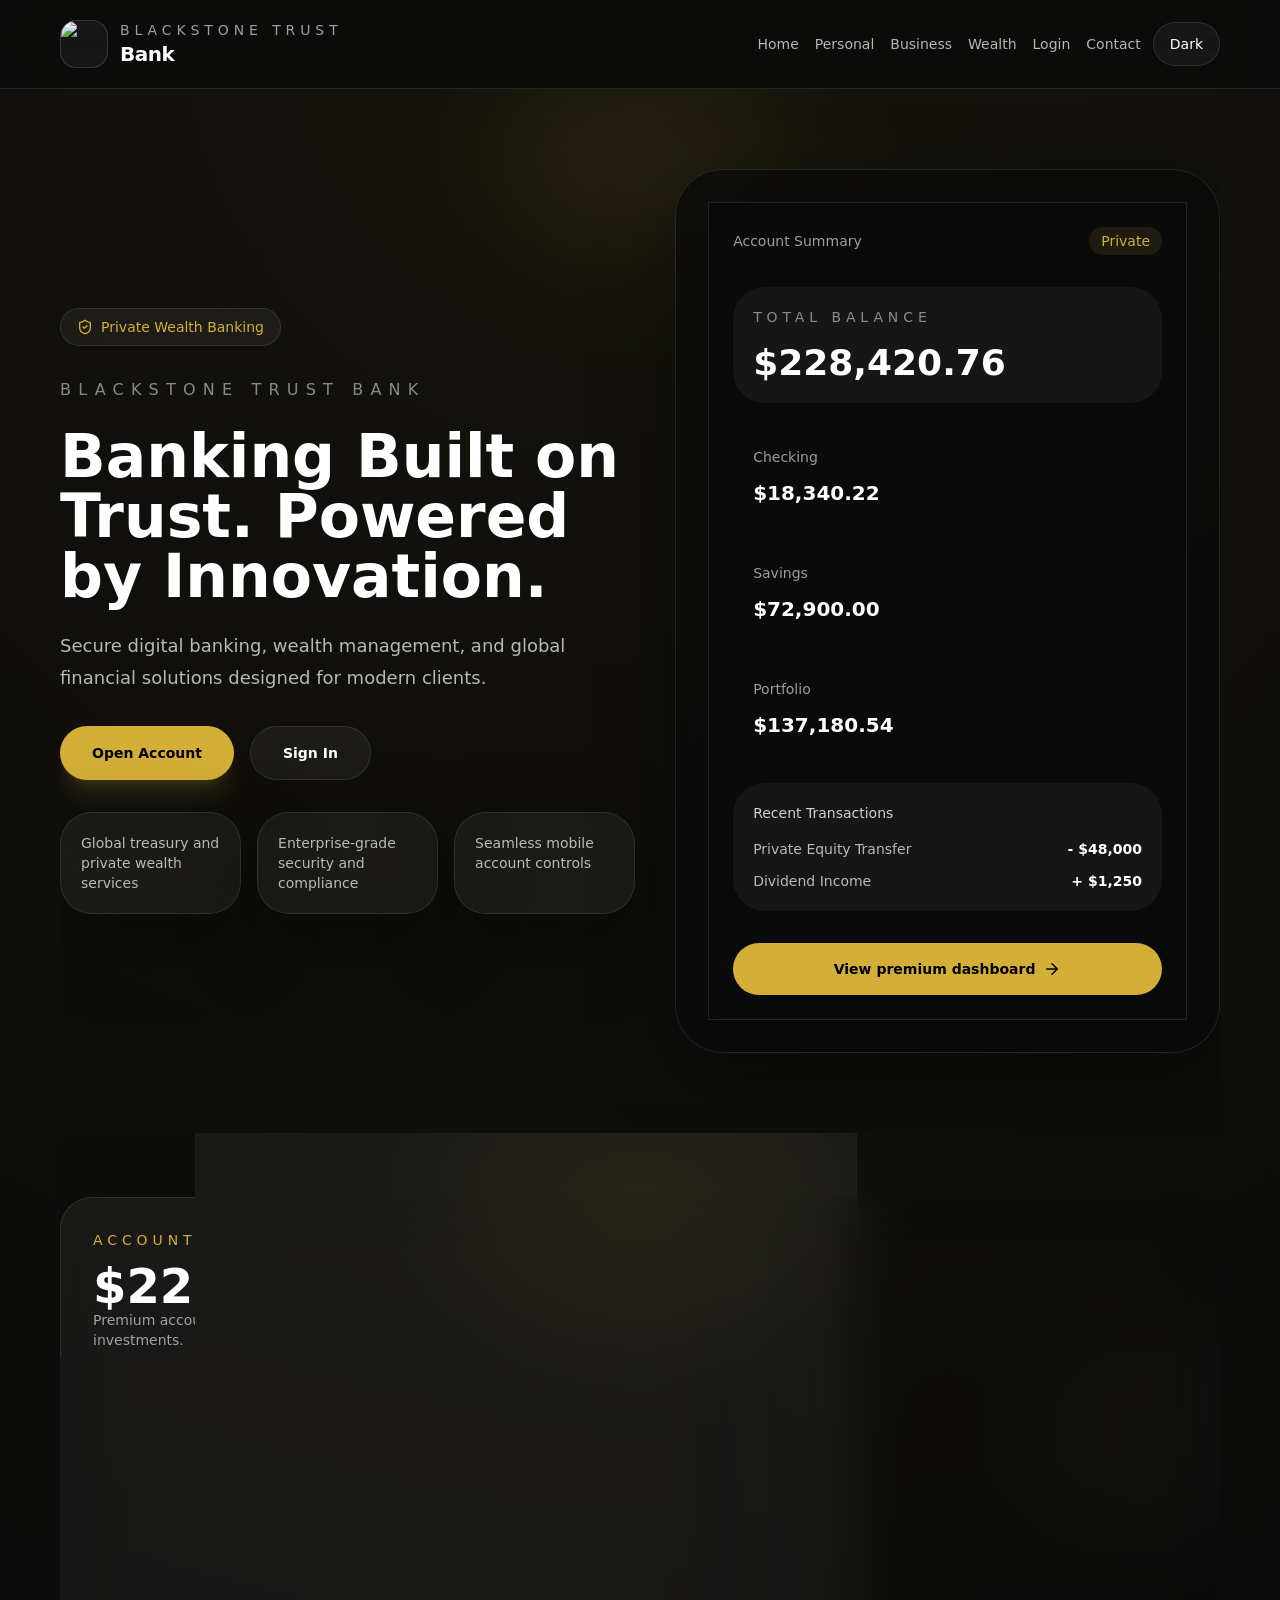
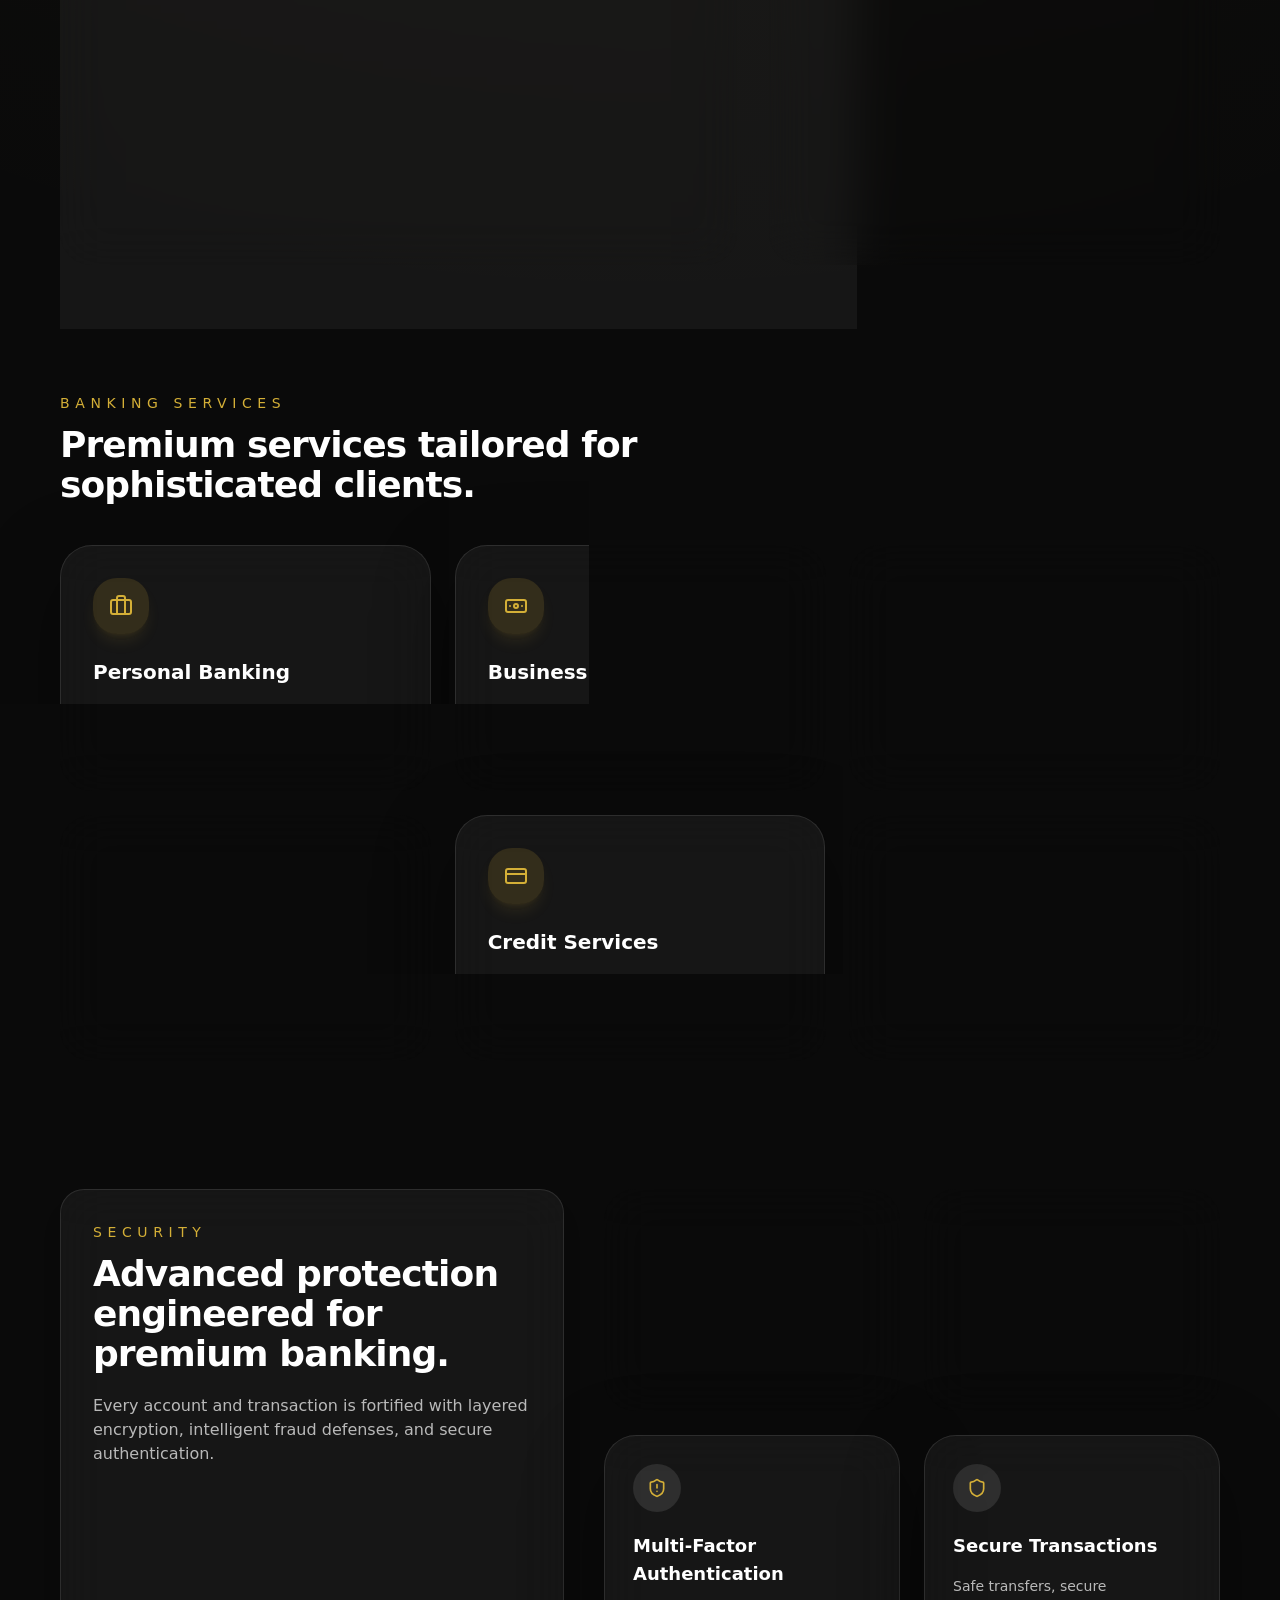
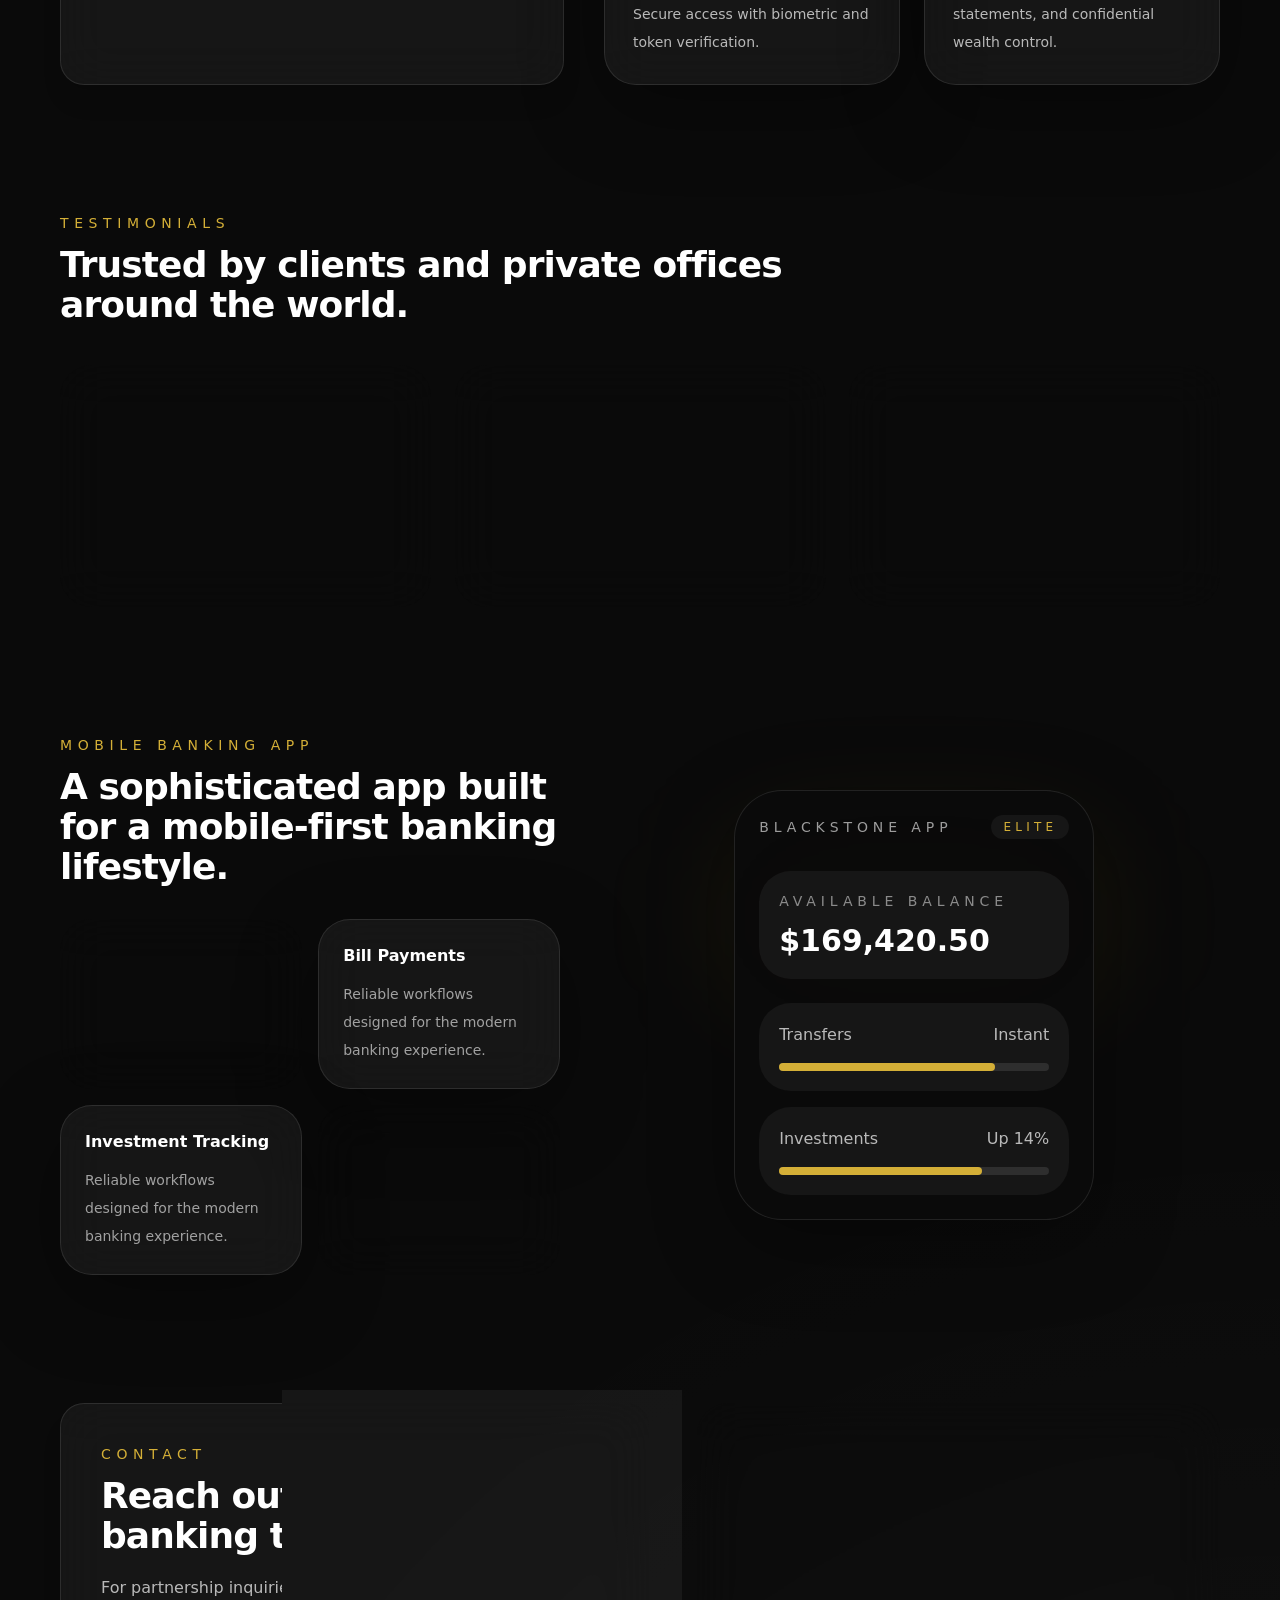
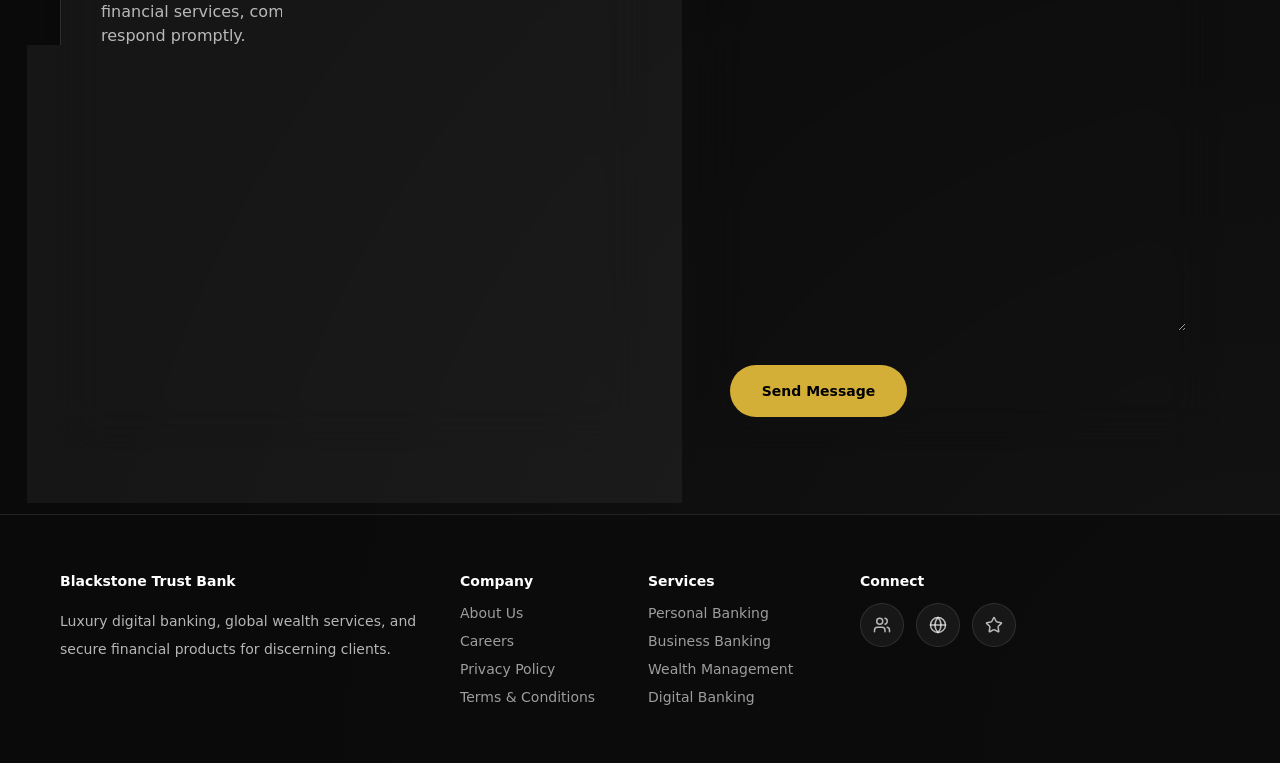
==== commit 6acb621d: "Fix absolute asset paths -> relative for GH Pages (node patched)" ====
--- a/index.html
+++ b/index.html
@@ -1 +1 @@
-<!DOCTYPE html><html lang="en"><head><meta charSet="utf-8"/><meta name="viewport" content="width=device-width, initial-scale=1"/><link rel="stylesheet" href="./_next/static/css/76909962c18b663c.css" data-precedence="next"/><link rel="preload" as="script" fetchPriority="low" href="./_next/static/chunks/webpack-cb86a99cd2f791d1.js"/><script src="./_next/static/chunks/fd9d1056-4a917af64af6b262.js" async=""></script><script src="./_next/static/chunks/23-5c6c282c41e2ed3f.js" async=""></script><script src="./_next/static/chunks/main-app-ae50b3546ae7ea64.js" async=""></script><script src="./_next/static/chunks/650-d2e5e155c7ae9b1c.js" async=""></script><script src="./_next/static/chunks/729-4b1b83ea2ed9cfb1.js" async=""></script><script src="./_next/static/chunks/app/page-5df90140bb4bf65f.js" async=""></script><title>Blackstone Trust Bank</title><meta name="description" content="Premium mobile-first banking for modern clients."/><script src="./_next/static/chunks/polyfills-78c92fac7aa8fdd8.js" noModule=""></script></head><body><main class="min-h-screen text-white"><header class="sticky top-0 z-40 border-b border-white/10 backdrop-blur-xl bg-blackstone/80"><div class="container flex flex-wrap items-center justify-between gap-4 py-5"><a class="flex items-center gap-3" href="./"><div class="relative h-12 w-12 overflow-hidden rounded-2xl border border-white/15 bg-white/5"><img alt="Blackstone Trust Bank" loading="lazy" decoding="async" data-nimg="fill" class="object-cover" style="position:absolute;height:100%;width:100%;left:0;top:0;right:0;bottom:0;color:transparent" sizes="100vw" srcSet="./_next/image?url=%2Flogo.jpg&amp;w=640&amp;q=75 640w, ./_next/image?url=%2Flogo.jpg&amp;w=750&amp;q=75 750w, ./_next/image?url=%2Flogo.jpg&amp;w=828&amp;q=75 828w, ./_next/image?url=%2Flogo.jpg&amp;w=1080&amp;q=75 1080w, ./_next/image?url=%2Flogo.jpg&amp;w=1200&amp;q=75 1200w, ./_next/image?url=%2Flogo.jpg&amp;w=1920&amp;q=75 1920w, ./_next/image?url=%2Flogo.jpg&amp;w=2048&amp;q=75 2048w, ./_next/image?url=%2Flogo.jpg&amp;w=3840&amp;q=75 3840w" src="./_next/image?url=%2Flogo.jpg&amp;w=3840&amp;q=75"/></div><div><p class="text-sm uppercase tracking-[0.35em] text-white/60">Blackstone Trust</p><p class="font-semibold text-xl tracking-tight text-white">Bank</p></div></a><div class="flex items-center gap-3"><nav class="hidden items-center gap-4 text-sm text-white/70 md:flex"><a class="transition hover:text-gold" href="./">Home</a><a class="transition hover:text-gold" href="/personal-banking">Personal</a><a class="transition hover:text-gold" href="/business-banking">Business</a><a class="transition hover:text-gold" href="/wealth-management">Wealth</a><a class="transition hover:text-gold" href="/online-banking-login">Login</a><a class="transition hover:text-gold" href="/contact-us">Contact</a></nav><button type="button" aria-label="Toggle theme" class="inline-flex h-11 items-center justify-center rounded-full border border-white/10 bg-white/5 px-4 text-sm text-white transition hover:border-gold hover:text-gold">Dark</button></div></div></header><section class="container relative overflow-hidden py-20"><div class="absolute inset-x-0 top-0 h-96 bg-hero-glow opacity-90 blur-3xl"></div><div class="relative grid gap-10 lg:grid-cols-[0.95fr_0.9fr] lg:items-center"><div class="space-y-8"><div class="inline-flex items-center gap-2 rounded-full border border-white/10 bg-white/5 px-4 py-2 text-sm text-gold"><svg xmlns="http://www.w3.org/2000/svg" width="16" height="16" viewBox="0 0 24 24" fill="none" stroke="currentColor" stroke-width="2" stroke-linecap="round" stroke-linejoin="round" class="lucide lucide-shield-check" aria-hidden="true"><path d="M20 13c0 5-3.5 7.5-7.66 8.95a1 1 0 0 1-.67-.01C7.5 20.5 4 18 4 13V6a1 1 0 0 1 1-1c2 0 4.5-1.2 6.24-2.72a1.17 1.17 0 0 1 1.52 0C14.51 3.81 17 5 19 5a1 1 0 0 1 1 1z"></path><path d="m9 12 2 2 4-4"></path></svg> Private Wealth Banking</div><div class="space-y-6"><p class="text-base uppercase tracking-[0.45em] text-white/50">Blackstone Trust Bank</p><h1 class="text-5xl font-semibold leading-[1.02] text-white sm:text-6xl">Banking Built on Trust. Powered by Innovation.</h1><p class="max-w-2xl text-lg leading-8 text-white/70">Secure digital banking, wealth management, and global financial solutions designed for modern clients.</p></div><div class="flex flex-col gap-4 sm:flex-row"><a class="inline-flex items-center justify-center rounded-full bg-gold px-8 py-4 text-sm font-semibold text-black shadow-xl shadow-gold/15 transition hover:brightness-95" href="/online-banking-login">Open Account</a><a class="inline-flex items-center justify-center rounded-full border border-white/10 bg-white/5 px-8 py-4 text-sm font-semibold text-white transition hover:border-gold hover:text-gold" href="/online-banking-login">Sign In</a></div><div class="grid gap-4 sm:grid-cols-2 xl:grid-cols-3"><div class="glass-card rounded-3xl border-white/10 p-5 text-sm text-white/70">Global treasury and private wealth services</div><div class="glass-card rounded-3xl border-white/10 p-5 text-sm text-white/70">Enterprise-grade security and compliance</div><div class="glass-card rounded-3xl border-white/10 p-5 text-sm text-white/70">Seamless mobile account controls</div></div></div><div class="rounded-[48px] border border-white/10 bg-blackstone/80 p-8 shadow-glass backdrop-blur-xl"><div class="rounded-4xl border border-white/10 bg-blackstone/90 p-6 text-white shadow-inner shadow-black/20"><div class="flex items-center justify-between text-sm text-white/60"><span>Account Summary</span><span class="rounded-full bg-gold/10 px-3 py-1 text-gold">Private</span></div><div class="mt-8 space-y-6"><div class="rounded-[32px] bg-white/5 p-5"><p class="text-sm uppercase tracking-[0.35em] text-white/50">Total Balance</p><p class="mt-4 text-4xl font-semibold text-white">$228,420.76</p></div><div class="grid gap-4"><div class="rounded-[32px] bg-blackstone/70 p-5"><p class="text-sm text-white/60">Checking</p><p class="mt-3 text-xl font-semibold text-white">$18,340.22</p></div><div class="rounded-[32px] bg-blackstone/70 p-5"><p class="text-sm text-white/60">Savings</p><p class="mt-3 text-xl font-semibold text-white">$72,900.00</p></div><div class="rounded-[32px] bg-blackstone/70 p-5"><p class="text-sm text-white/60">Portfolio</p><p class="mt-3 text-xl font-semibold text-white">$137,180.54</p></div></div><div class="rounded-[32px] bg-white/5 p-5 text-sm text-white/70"><p class="text-white/80">Recent Transactions</p><div class="mt-4 space-y-3"><div class="flex items-center justify-between"><span>Private Equity Transfer</span><span class="font-semibold text-white">- $48,000</span></div><div class="flex items-center justify-between"><span>Dividend Income</span><span class="font-semibold text-white">+ $1,250</span></div></div></div></div><a class="mt-8 inline-flex w-full items-center justify-center gap-2 rounded-full bg-gold px-6 py-4 text-sm font-semibold text-black transition hover:brightness-95" href="/online-banking-login">View premium dashboard <svg xmlns="http://www.w3.org/2000/svg" width="18" height="18" viewBox="0 0 24 24" fill="none" stroke="currentColor" stroke-width="2" stroke-linecap="round" stroke-linejoin="round" class="lucide lucide-arrow-right" aria-hidden="true"><path d="M5 12h14"></path><path d="m12 5 7 7-7 7"></path></svg></a></div></div></div></section><section class="container relative overflow-hidden py-16"><div class="absolute inset-x-0 top-0 h-96 bg-hero-glow opacity-80 blur-3xl"></div><div class="relative grid gap-8 lg:grid-cols-[1.2fr_0.8fr]"><div class="glass-card p-8"><div class="flex flex-col gap-6 sm:flex-row sm:items-end sm:justify-between"><div><p class="text-sm uppercase tracking-[0.35em] text-gold">Account balance</p><p class="mt-3 text-5xl font-semibold text-white">$228,420.76</p><p class="text-sm text-white/60">Premium account summary across checking, savings and investments.</p></div><button class="inline-flex items-center gap-2 rounded-full bg-gold px-6 py-3 text-sm font-semibold text-black transition hover:brightness-95">Quick Transfer <svg xmlns="http://www.w3.org/2000/svg" width="16" height="16" viewBox="0 0 24 24" fill="none" stroke="currentColor" stroke-width="2" stroke-linecap="round" stroke-linejoin="round" class="lucide lucide-arrow-right" aria-hidden="true"><path d="M5 12h14"></path><path d="m12 5 7 7-7 7"></path></svg></button></div><div class="mt-10 grid gap-4 md:grid-cols-3"><div class="rounded-3xl border border-white/10 bg-blackstone/70 p-6 shadow-xl"><div class="inline-flex h-12 w-12 items-center justify-center rounded-3xl bg-gradient-to-br from-gold-400 to-amber-500 text-white"><svg xmlns="http://www.w3.org/2000/svg" width="20" height="20" viewBox="0 0 24 24" fill="none" stroke="currentColor" stroke-width="2" stroke-linecap="round" stroke-linejoin="round" class="lucide lucide-wallet" aria-hidden="true"><path d="M19 7V4a1 1 0 0 0-1-1H5a2 2 0 0 0 0 4h15a1 1 0 0 1 1 1v4h-3a2 2 0 0 0 0 4h3a1 1 0 0 0 1-1v-2a1 1 0 0 0-1-1"></path><path d="M3 5v14a2 2 0 0 0 2 2h15a1 1 0 0 0 1-1v-4"></path></svg></div><p class="mt-5 text-sm uppercase tracking-[0.3em] text-white/60">Checking Account</p><p class="mt-4 text-2xl font-semibold text-white">$18,340.22</p></div><div class="rounded-3xl border border-white/10 bg-blackstone/70 p-6 shadow-xl"><div class="inline-flex h-12 w-12 items-center justify-center rounded-3xl bg-gradient-to-br from-slate-700 to-slate-900 text-white"><svg xmlns="http://www.w3.org/2000/svg" width="20" height="20" viewBox="0 0 24 24" fill="none" stroke="currentColor" stroke-width="2" stroke-linecap="round" stroke-linejoin="round" class="lucide lucide-banknote" aria-hidden="true"><rect width="20" height="12" x="2" y="6" rx="2"></rect><circle cx="12" cy="12" r="2"></circle><path d="M6 12h.01M18 12h.01"></path></svg></div><p class="mt-5 text-sm uppercase tracking-[0.3em] text-white/60">Savings Account</p><p class="mt-4 text-2xl font-semibold text-white">$72,900.00</p></div><div class="rounded-3xl border border-white/10 bg-blackstone/70 p-6 shadow-xl"><div class="inline-flex h-12 w-12 items-center justify-center rounded-3xl bg-gradient-to-br from-indigo-500 to-violet-500 text-white"><svg xmlns="http://www.w3.org/2000/svg" width="20" height="20" viewBox="0 0 24 24" fill="none" stroke="currentColor" stroke-width="2" stroke-linecap="round" stroke-linejoin="round" class="lucide lucide-star" aria-hidden="true"><path d="M11.525 2.295a.53.53 0 0 1 .95 0l2.31 4.679a2.123 2.123 0 0 0 1.595 1.16l5.166.756a.53.53 0 0 1 .294.904l-3.736 3.638a2.123 2.123 0 0 0-.611 1.878l.882 5.14a.53.53 0 0 1-.771.56l-4.618-2.428a2.122 2.122 0 0 0-1.973 0L6.396 21.01a.53.53 0 0 1-.77-.56l.881-5.139a2.122 2.122 0 0 0-.611-1.879L2.16 9.795a.53.53 0 0 1 .294-.906l5.165-.755a2.122 2.122 0 0 0 1.597-1.16z"></path></svg></div><p class="mt-5 text-sm uppercase tracking-[0.3em] text-white/60">Investment Portfolio</p><p class="mt-4 text-2xl font-semibold text-white">$137,180.54</p></div></div></div><div class="glass-card p-8"><h3 class="text-xl font-semibold text-white">Recent activity</h3><div class="mt-6 space-y-4"><div class="rounded-3xl border border-white/10 bg-blackstone/50 p-4 text-sm text-white/75"><div class="flex items-center justify-between gap-3"><div><p class="font-medium text-white">Private Equity Transfer</p><p class="text-xs text-white/50">Jun 07</p></div><p class="text-right font-semibold text-white">- $48,000.00</p></div><p class="mt-2 text-xs uppercase tracking-[0.3em] text-gold">Approved</p></div><div class="rounded-3xl border border-white/10 bg-blackstone/50 p-4 text-sm text-white/75"><div class="flex items-center justify-between gap-3"><div><p class="font-medium text-white">Card Payment – Aldo &amp; Co.</p><p class="text-xs text-white/50">Jun 06</p></div><p class="text-right font-semibold text-white">- $620.50</p></div><p class="mt-2 text-xs uppercase tracking-[0.3em] text-gold">Approved</p></div><div class="rounded-3xl border border-white/10 bg-blackstone/50 p-4 text-sm text-white/75"><div class="flex items-center justify-between gap-3"><div><p class="font-medium text-white">Dividend Income</p><p class="text-xs text-white/50">Jun 05</p></div><p class="text-right font-semibold text-white">+ $1,250.00</p></div><p class="mt-2 text-xs uppercase tracking-[0.3em] text-gold">Settled</p></div><div class="rounded-3xl border border-white/10 bg-blackstone/50 p-4 text-sm text-white/75"><div class="flex items-center justify-between gap-3"><div><p class="font-medium text-white">Savings Allocation</p><p class="text-xs text-white/50">Jun 04</p></div><p class="text-right font-semibold text-white">+ $5,200.00</p></div><p class="mt-2 text-xs uppercase tracking-[0.3em] text-gold">Pending</p></div></div><div class="mt-8 rounded-3xl border border-white/10 bg-blackstone/60 p-6"><div class="flex items-center justify-between text-sm text-white/60"><span>Daily cash flow</span><strong class="text-white">$5,120</strong></div><div class="mt-4 flex h-2 overflow-hidden rounded-full bg-white/5"><span style="width:30%" class="mr-1 block rounded-full bg-gradient-to-r from-gold to-white/70"></span><span style="width:55%" class="mr-1 block rounded-full bg-gradient-to-r from-gold to-white/70"></span><span style="width:80%" class="mr-1 block rounded-full bg-gradient-to-r from-gold to-white/70"></span><span style="width:60%" class="mr-1 block rounded-full bg-gradient-to-r from-gold to-white/70"></span><span style="width:95%" class="mr-1 block rounded-full bg-gradient-to-r from-gold to-white/70"></span><span style="width:40%" class="mr-1 block rounded-full bg-gradient-to-r from-gold to-white/70"></span></div></div></div></div></section><section class="container py-16"><div class="max-w-3xl space-y-3"><p class="text-sm uppercase tracking-[0.4em] text-gold">Banking Services</p><h2 class="text-3xl font-semibold tracking-tight text-white sm:text-4xl">Premium services tailored for sophisticated clients.</h2></div><div class="mt-10 grid gap-6 sm:grid-cols-2 xl:grid-cols-3"><article class="glass-card p-8 transition-transform duration-300"><div class="inline-flex h-14 w-14 items-center justify-center rounded-3xl bg-gold/15 text-gold shadow-lg shadow-gold/10"><svg xmlns="http://www.w3.org/2000/svg" width="24" height="24" viewBox="0 0 24 24" fill="none" stroke="currentColor" stroke-width="2" stroke-linecap="round" stroke-linejoin="round" class="lucide lucide-briefcase" aria-hidden="true"><path d="M16 20V4a2 2 0 0 0-2-2h-4a2 2 0 0 0-2 2v16"></path><rect width="20" height="14" x="2" y="6" rx="2"></rect></svg></div><h3 class="mt-6 text-xl font-semibold text-white">Personal Banking</h3><p class="mt-4 leading-7 text-white/70">Custom accounts and concierge support for modern clients.</p></article><article class="glass-card p-8 transition-transform duration-300"><div class="inline-flex h-14 w-14 items-center justify-center rounded-3xl bg-gold/15 text-gold shadow-lg shadow-gold/10"><svg xmlns="http://www.w3.org/2000/svg" width="24" height="24" viewBox="0 0 24 24" fill="none" stroke="currentColor" stroke-width="2" stroke-linecap="round" stroke-linejoin="round" class="lucide lucide-banknote" aria-hidden="true"><rect width="20" height="12" x="2" y="6" rx="2"></rect><circle cx="12" cy="12" r="2"></circle><path d="M6 12h.01M18 12h.01"></path></svg></div><h3 class="mt-6 text-xl font-semibold text-white">Business Banking</h3><p class="mt-4 leading-7 text-white/70">Streamlined treasury tools and premium business credit solutions.</p></article><article class="glass-card p-8 transition-transform duration-300"><div class="inline-flex h-14 w-14 items-center justify-center rounded-3xl bg-gold/15 text-gold shadow-lg shadow-gold/10"><svg xmlns="http://www.w3.org/2000/svg" width="24" height="24" viewBox="0 0 24 24" fill="none" stroke="currentColor" stroke-width="2" stroke-linecap="round" stroke-linejoin="round" class="lucide lucide-sparkles" aria-hidden="true"><path d="M11.017 2.814a1 1 0 0 1 1.966 0l1.051 5.558a2 2 0 0 0 1.594 1.594l5.558 1.051a1 1 0 0 1 0 1.966l-5.558 1.051a2 2 0 0 0-1.594 1.594l-1.051 5.558a1 1 0 0 1-1.966 0l-1.051-5.558a2 2 0 0 0-1.594-1.594l-5.558-1.051a1 1 0 0 1 0-1.966l5.558-1.051a2 2 0 0 0 1.594-1.594z"></path><path d="M20 2v4"></path><path d="M22 4h-4"></path><circle cx="4" cy="20" r="2"></circle></svg></div><h3 class="mt-6 text-xl font-semibold text-white">Wealth Management</h3><p class="mt-4 leading-7 text-white/70">Family office-grade portfolios and advisory services.</p></article><article class="glass-card p-8 transition-transform duration-300"><div class="inline-flex h-14 w-14 items-center justify-center rounded-3xl bg-gold/15 text-gold shadow-lg shadow-gold/10"><svg xmlns="http://www.w3.org/2000/svg" width="24" height="24" viewBox="0 0 24 24" fill="none" stroke="currentColor" stroke-width="2" stroke-linecap="round" stroke-linejoin="round" class="lucide lucide-globe" aria-hidden="true"><circle cx="12" cy="12" r="10"></circle><path d="M12 2a14.5 14.5 0 0 0 0 20 14.5 14.5 0 0 0 0-20"></path><path d="M2 12h20"></path></svg></div><h3 class="mt-6 text-xl font-semibold text-white">International Transfers</h3><p class="mt-4 leading-7 text-white/70">Global payment rails with currency intelligence.</p></article><article class="glass-card p-8 transition-transform duration-300"><div class="inline-flex h-14 w-14 items-center justify-center rounded-3xl bg-gold/15 text-gold shadow-lg shadow-gold/10"><svg xmlns="http://www.w3.org/2000/svg" width="24" height="24" viewBox="0 0 24 24" fill="none" stroke="currentColor" stroke-width="2" stroke-linecap="round" stroke-linejoin="round" class="lucide lucide-credit-card" aria-hidden="true"><rect width="20" height="14" x="2" y="5" rx="2"></rect><line x1="2" x2="22" y1="10" y2="10"></line></svg></div><h3 class="mt-6 text-xl font-semibold text-white">Credit Services</h3><p class="mt-4 leading-7 text-white/70">Tailored lending and elite credit card programs.</p></article><article class="glass-card p-8 transition-transform duration-300"><div class="inline-flex h-14 w-14 items-center justify-center rounded-3xl bg-gold/15 text-gold shadow-lg shadow-gold/10"><svg xmlns="http://www.w3.org/2000/svg" width="24" height="24" viewBox="0 0 24 24" fill="none" stroke="currentColor" stroke-width="2" stroke-linecap="round" stroke-linejoin="round" class="lucide lucide-wallet" aria-hidden="true"><path d="M19 7V4a1 1 0 0 0-1-1H5a2 2 0 0 0 0 4h15a1 1 0 0 1 1 1v4h-3a2 2 0 0 0 0 4h3a1 1 0 0 0 1-1v-2a1 1 0 0 0-1-1"></path><path d="M3 5v14a2 2 0 0 0 2 2h15a1 1 0 0 0 1-1v-4"></path></svg></div><h3 class="mt-6 text-xl font-semibold text-white">Digital Banking</h3><p class="mt-4 leading-7 text-white/70">Secure mobile access, payments and investment tracking.</p></article></div></section><section class="container py-16"><div class="grid gap-10 lg:grid-cols-[0.9fr_1.1fr]"><div class="glass-panel p-8"><div class="max-w-3xl space-y-3"><p class="text-sm uppercase tracking-[0.4em] text-gold">Security</p><h2 class="text-3xl font-semibold tracking-tight text-white sm:text-4xl">Advanced protection engineered for premium banking.</h2></div><p class="mt-5 max-w-xl text-white/70">Every account and transaction is fortified with layered encryption, intelligent fraud defenses, and secure authentication.</p></div><div class="grid gap-6 sm:grid-cols-2"><div class="glass-card p-7"><div class="inline-flex h-12 w-12 items-center justify-center rounded-3xl bg-white/10 text-gold"><svg xmlns="http://www.w3.org/2000/svg" width="20" height="20" viewBox="0 0 24 24" fill="none" stroke="currentColor" stroke-width="2" stroke-linecap="round" stroke-linejoin="round" class="lucide lucide-lock" aria-hidden="true"><rect width="18" height="11" x="3" y="11" rx="2" ry="2"></rect><path d="M7 11V7a5 5 0 0 1 10 0v4"></path></svg></div><h4 class="mt-5 text-lg font-semibold text-white">256-bit Encryption</h4><p class="mt-3 text-sm leading-7 text-white/70">Enterprise-level cryptographic protection for every transaction.</p></div><div class="glass-card p-7"><div class="inline-flex h-12 w-12 items-center justify-center rounded-3xl bg-white/10 text-gold"><svg xmlns="http://www.w3.org/2000/svg" width="20" height="20" viewBox="0 0 24 24" fill="none" stroke="currentColor" stroke-width="2" stroke-linecap="round" stroke-linejoin="round" class="lucide lucide-shield-check" aria-hidden="true"><path d="M20 13c0 5-3.5 7.5-7.66 8.95a1 1 0 0 1-.67-.01C7.5 20.5 4 18 4 13V6a1 1 0 0 1 1-1c2 0 4.5-1.2 6.24-2.72a1.17 1.17 0 0 1 1.52 0C14.51 3.81 17 5 19 5a1 1 0 0 1 1 1z"></path><path d="m9 12 2 2 4-4"></path></svg></div><h4 class="mt-5 text-lg font-semibold text-white">Fraud Protection</h4><p class="mt-3 text-sm leading-7 text-white/70">Continuous risk monitoring backed by premium alerts.</p></div><div class="glass-card p-7"><div class="inline-flex h-12 w-12 items-center justify-center rounded-3xl bg-white/10 text-gold"><svg xmlns="http://www.w3.org/2000/svg" width="20" height="20" viewBox="0 0 24 24" fill="none" stroke="currentColor" stroke-width="2" stroke-linecap="round" stroke-linejoin="round" class="lucide lucide-shield-alert" aria-hidden="true"><path d="M20 13c0 5-3.5 7.5-7.66 8.95a1 1 0 0 1-.67-.01C7.5 20.5 4 18 4 13V6a1 1 0 0 1 1-1c2 0 4.5-1.2 6.24-2.72a1.17 1.17 0 0 1 1.52 0C14.51 3.81 17 5 19 5a1 1 0 0 1 1 1z"></path><path d="M12 8v4"></path><path d="M12 16h.01"></path></svg></div><h4 class="mt-5 text-lg font-semibold text-white">Multi-Factor Authentication</h4><p class="mt-3 text-sm leading-7 text-white/70">Secure access with biometric and token verification.</p></div><div class="glass-card p-7"><div class="inline-flex h-12 w-12 items-center justify-center rounded-3xl bg-white/10 text-gold"><svg xmlns="http://www.w3.org/2000/svg" width="20" height="20" viewBox="0 0 24 24" fill="none" stroke="currentColor" stroke-width="2" stroke-linecap="round" stroke-linejoin="round" class="lucide lucide-shield" aria-hidden="true"><path d="M20 13c0 5-3.5 7.5-7.66 8.95a1 1 0 0 1-.67-.01C7.5 20.5 4 18 4 13V6a1 1 0 0 1 1-1c2 0 4.5-1.2 6.24-2.72a1.17 1.17 0 0 1 1.52 0C14.51 3.81 17 5 19 5a1 1 0 0 1 1 1z"></path></svg></div><h4 class="mt-5 text-lg font-semibold text-white">Secure Transactions</h4><p class="mt-3 text-sm leading-7 text-white/70">Safe transfers, secure statements, and confidential wealth control.</p></div></div></div></section><section class="container py-16"><div class="max-w-3xl space-y-3"><p class="text-sm uppercase tracking-[0.4em] text-gold">Testimonials</p><h2 class="text-3xl font-semibold tracking-tight text-white sm:text-4xl">Trusted by clients and private offices around the world.</h2></div><div class="mt-10 grid gap-6 md:grid-cols-3"><div class="glass-card p-8"><div class="flex items-center gap-4"><div class="flex h-14 w-14 items-center justify-center rounded-full border border-white/10 bg-gold/10 text-lg font-semibold uppercase text-gold">AS</div><div><p class="font-semibold text-white">Ava Sinclair</p><p class="text-sm text-white/60">Private Investor</p></div></div><p class="mt-6 text-white/70">“<!-- -->Every transfer and investment feels effortless. The onboarding was seamless, and the team feels world-class.<!-- -->”</p></div><div class="glass-card p-8"><div class="flex items-center gap-4"><div class="flex h-14 w-14 items-center justify-center rounded-full border border-white/10 bg-gold/10 text-lg font-semibold uppercase text-gold">LH</div><div><p class="font-semibold text-white">Liam Hart</p><p class="text-sm text-white/60">Founder</p></div></div><p class="mt-6 text-white/70">“<!-- -->Blackstone Trust Bank elevated our treasury and global cash flow with a truly premium experience.<!-- -->”</p></div><div class="glass-card p-8"><div class="flex items-center gap-4"><div class="flex h-14 w-14 items-center justify-center rounded-full border border-white/10 bg-gold/10 text-lg font-semibold uppercase text-gold">MC</div><div><p class="font-semibold text-white">Mia Chen</p><p class="text-sm text-white/60">Family Office</p></div></div><p class="mt-6 text-white/70">“<!-- -->The mobile insights are elegant and precise. This is how modern private banking should perform.<!-- -->”</p></div></div></section><section class="container py-16"><div class="grid gap-12 items-center lg:grid-cols-[0.9fr_1.1fr]"><div><div class="max-w-3xl space-y-3"><p class="text-sm uppercase tracking-[0.4em] text-gold">Mobile Banking App</p><h2 class="text-3xl font-semibold tracking-tight text-white sm:text-4xl">A sophisticated app built for a mobile-first banking lifestyle.</h2></div><div class="mt-8 grid gap-4 sm:grid-cols-2"><div class="glass-card rounded-3xl p-6 text-white/80"><p class="font-semibold text-white">Instant Transfers</p><p class="mt-3 text-sm leading-7 text-white/60">Reliable workflows designed for the modern banking experience.</p></div><div class="glass-card rounded-3xl p-6 text-white/80"><p class="font-semibold text-white">Bill Payments</p><p class="mt-3 text-sm leading-7 text-white/60">Reliable workflows designed for the modern banking experience.</p></div><div class="glass-card rounded-3xl p-6 text-white/80"><p class="font-semibold text-white">Investment Tracking</p><p class="mt-3 text-sm leading-7 text-white/60">Reliable workflows designed for the modern banking experience.</p></div><div class="glass-card rounded-3xl p-6 text-white/80"><p class="font-semibold text-white">Card Controls</p><p class="mt-3 text-sm leading-7 text-white/60">Reliable workflows designed for the modern banking experience.</p></div></div></div><div class="relative mx-auto w-full max-w-[360px]"><div class="absolute inset-x-0 top-12 h-40 rounded-[48px] bg-gold/10 blur-3xl"></div><div class="relative overflow-hidden rounded-[48px] border border-white/10 bg-blackstone/90 p-6 shadow-glass"><div class="flex items-center justify-between"><span class="text-sm uppercase tracking-[0.35em] text-white/60">Blackstone App</span><span class="rounded-full bg-white/5 px-3 py-1 text-xs uppercase tracking-[0.35em] text-gold">Elite</span></div><div class="mt-8 space-y-6"><div class="rounded-[32px] bg-white/5 p-5"><p class="text-sm uppercase tracking-[0.35em] text-white/50">Available Balance</p><p class="mt-3 text-3xl font-semibold text-white">$169,420.50</p></div><div class="grid gap-4"><div class="rounded-[32px] bg-white/5 p-5"><div class="flex items-center justify-between text-white/70"><span>Transfers</span><span>Instant</span></div><div class="mt-4 h-2 rounded-full bg-white/10"><div class="h-full w-4/5 rounded-full bg-gold"></div></div></div><div class="rounded-[32px] bg-white/5 p-5"><div class="flex items-center justify-between text-white/70"><span>Investments</span><span>Up 14%</span></div><div class="mt-4 h-2 rounded-full bg-white/10"><div class="h-full w-3/4 rounded-full bg-gold"></div></div></div></div></div></div></div></div></section><section class="container py-16"><div class="grid gap-12 lg:grid-cols-[0.9fr_0.8fr]"><div class="glass-panel p-10"><div class="max-w-3xl space-y-3"><p class="text-sm uppercase tracking-[0.4em] text-gold">Contact</p><h2 class="text-3xl font-semibold tracking-tight text-white sm:text-4xl">Reach out to our private banking team.</h2></div><p class="mt-5 max-w-xl text-white/70">For partnership inquiries, concierge support, or bespoke financial services, complete the form and a senior advisor will respond promptly.</p></div><form class="glass-card rounded-[36px] p-8" style="opacity:0;transform:translateY(30px)"><div class="grid gap-6"><label class="space-y-3 text-sm text-white/80"><span class="font-medium text-white">Full Name</span><input type="text" class="w-full rounded-3xl border border-white/10 bg-blackstone/60 px-4 py-4 text-white outline-none transition focus:border-gold focus:ring-2 focus:ring-gold/20" placeholder="Full Name" name="name"/></label><label class="space-y-3 text-sm text-white/80"><span class="font-medium text-white">Email</span><input type="email" class="w-full rounded-3xl border border-white/10 bg-blackstone/60 px-4 py-4 text-white outline-none transition focus:border-gold focus:ring-2 focus:ring-gold/20" placeholder="Email" name="email"/></label><label class="space-y-3 text-sm text-white/80"><span class="font-medium text-white">Phone Number</span><input type="tel" class="w-full rounded-3xl border border-white/10 bg-blackstone/60 px-4 py-4 text-white outline-none transition focus:border-gold focus:ring-2 focus:ring-gold/20" placeholder="Phone Number" name="phone"/></label><label class="space-y-3 text-sm text-white/80"><span class="font-medium text-white">Message</span><textarea name="message" rows="5" class="w-full rounded-3xl border border-white/10 bg-blackstone/60 px-4 py-4 text-white outline-none transition focus:border-gold focus:ring-2 focus:ring-gold/20" placeholder="Tell us about your request"></textarea></label></div><button type="submit" class="mt-7 inline-flex items-center justify-center rounded-full bg-gold px-8 py-4 text-sm font-semibold text-black transition hover:brightness-95">Send Message</button></form></div></section><footer class="border-t border-white/10 bg-blackstone/80 py-14 text-sm text-white/60"><div class="container grid gap-10 md:grid-cols-3"><div><p class="mb-4 font-semibold text-white">Blackstone Trust Bank</p><p class="max-w-md leading-7 text-white/70">Luxury digital banking, global wealth services, and secure financial products for discerning clients.</p></div><div class="grid gap-4 sm:grid-cols-2"><div><p class="mb-3 font-semibold text-white">Company</p><ul class="space-y-2 text-white/60"><li>About Us</li><li>Careers</li><li>Privacy Policy</li><li>Terms &amp; Conditions</li></ul></div><div><p class="mb-3 font-semibold text-white">Services</p><ul class="space-y-2 text-white/60"><li>Personal Banking</li><li>Business Banking</li><li>Wealth Management</li><li>Digital Banking</li></ul></div></div><div><p class="mb-3 font-semibold text-white">Connect</p><div class="flex items-center gap-3 text-white/70"><a class="rounded-full border border-white/10 bg-white/5 p-3 transition hover:border-gold hover:text-gold" href="#"><svg xmlns="http://www.w3.org/2000/svg" width="18" height="18" viewBox="0 0 24 24" fill="none" stroke="currentColor" stroke-width="2" stroke-linecap="round" stroke-linejoin="round" class="lucide lucide-users" aria-hidden="true"><path d="M16 21v-2a4 4 0 0 0-4-4H6a4 4 0 0 0-4 4v2"></path><path d="M16 3.128a4 4 0 0 1 0 7.744"></path><path d="M22 21v-2a4 4 0 0 0-3-3.87"></path><circle cx="9" cy="7" r="4"></circle></svg></a><a class="rounded-full border border-white/10 bg-white/5 p-3 transition hover:border-gold hover:text-gold" href="#"><svg xmlns="http://www.w3.org/2000/svg" width="18" height="18" viewBox="0 0 24 24" fill="none" stroke="currentColor" stroke-width="2" stroke-linecap="round" stroke-linejoin="round" class="lucide lucide-globe" aria-hidden="true"><circle cx="12" cy="12" r="10"></circle><path d="M12 2a14.5 14.5 0 0 0 0 20 14.5 14.5 0 0 0 0-20"></path><path d="M2 12h20"></path></svg></a><a class="rounded-full border border-white/10 bg-white/5 p-3 transition hover:border-gold hover:text-gold" href="#"><svg xmlns="http://www.w3.org/2000/svg" width="18" height="18" viewBox="0 0 24 24" fill="none" stroke="currentColor" stroke-width="2" stroke-linecap="round" stroke-linejoin="round" class="lucide lucide-star" aria-hidden="true"><path d="M11.525 2.295a.53.53 0 0 1 .95 0l2.31 4.679a2.123 2.123 0 0 0 1.595 1.16l5.166.756a.53.53 0 0 1 .294.904l-3.736 3.638a2.123 2.123 0 0 0-.611 1.878l.882 5.14a.53.53 0 0 1-.771.56l-4.618-2.428a2.122 2.122 0 0 0-1.973 0L6.396 21.01a.53.53 0 0 1-.77-.56l.881-5.139a2.122 2.122 0 0 0-.611-1.879L2.16 9.795a.53.53 0 0 1 .294-.906l5.165-.755a2.122 2.122 0 0 0 1.597-1.16z"></path></svg></a></div></div></div></footer></main><script src="./_next/static/chunks/webpack-cb86a99cd2f791d1.js" async=""></script><script>(self.__next_f=self.__next_f||[]).push([0]);self.__next_f.push([2,null])</script><script>self.__next_f.push([1,"1:HL[\"./_next/static/css/76909962c18b663c.css\",\"style\"]\n"])</script><script>self.__next_f.push([1,"2:I[5751,[],\"\"]\n4:I[4729,[\"650\",\"static/chunks/650-d2e5e155c7ae9b1c.js\",\"729\",\"static/chunks/729-4b1b83ea2ed9cfb1.js\",\"931\",\"static/chunks/app/page-5df90140bb4bf65f.js\"],\"Navbar\"]\n5:I[231,[\"650\",\"static/chunks/650-d2e5e155c7ae9b1c.js\",\"729\",\"static/chunks/729-4b1b83ea2ed9cfb1.js\",\"931\",\"static/chunks/app/page-5df90140bb4bf65f.js\"],\"\"]\n6:I[4729,[\"650\",\"static/chunks/650-d2e5e155c7ae9b1c.js\",\"729\",\"static/chunks/729-4b1b83ea2ed9cfb1.js\",\"931\",\"static/chunks/app/page-5df90140bb4bf65f.js\"],\"AccountDashboard\"]\n7:I[4729,[\"650\",\"static/chunks/650-d2e5e155c7ae9b1c.js\",\"729\",\"static/chunks/729-4b1b83ea2ed9cfb1.js\",\"931\",\"static/chunks/app/page-5df90140bb4bf65f.js\"],\"ServicesSection\"]\n8:I[4729,[\"650\",\"static/chunks/650-d2e5e155c7ae9b1c.js\",\"729\",\"static/chunks/729-4b1b83ea2ed9cfb1.js\",\"931\",\"static/chunks/app/page-5df90140bb4bf65f.js\"],\"SecuritySection\"]\n9:I[4729,[\"650\",\"static/chunks/650-d2e5e155c7ae9b1c.js\",\"729\",\"static/chunks/729-4b1b83ea2ed9cfb1.js\",\"931\",\"static/chunks/app/page-5df90140bb4bf65f.js\"],\"Testimonials\"]\na:I[4729,[\"650\",\"static/chunks/650-d2e5e155c7ae9b1c.js\",\"729\",\"static/chunks/729-4b1b83ea2ed9cfb1.js\",\"931\",\"static/chunks/app/page-5df90140bb4bf65f.js\"],\"MobileBankingSection\"]\nb:I[4729,[\"650\",\"static/chunks/650-d2e5e155c7ae9b1c.js\",\"729\",\"static/chunks/729-4b1b83ea2ed9cfb1.js\",\"931\",\"static/chunks/app/page-5df90140bb4bf65f.js\"],\"ContactSection\"]\nc:I[4729,[\"650\",\"static/chunks/650-d2e5e155c7ae9b1c.js\",\"729\",\"static/chunks/729-4b1b83ea2ed9cfb1.js\",\"931\",\"static/chunks/app/page-5df90140bb4bf65f.js\"],\"Footer\"]\nd:I[9275,[],\"\"]\ne:I[1343,[],\"\"]\n10:I[6130,[],\"\"]\n11:[]\n"])</script><script>self.__next_f.push([1,"0:[[[\"$\",\"link\",\"0\",{\"rel\":\"stylesheet\",\"href\":\"./_next/static/css/76909962c18b663c.css\",\"precedence\":\"next\",\"crossOrigin\":\"$undefined\"}]],[\"$\",\"$L2\",null,{\"buildId\":\"yiVOT8V82OCWCOsfdyW0-\",\"assetPrefix\":\"\",\"initialCanonicalUrl\":\"/\",\"initialTree\":[\"\",{\"children\":[\"__PAGE__\",{}]},\"$undefined\",\"$undefined\",true],\"initialSeedData\":[\"\",{\"children\":[\"__PAGE__\",{},[[\"$L3\",[\"$\",\"main\",null,{\"className\":\"min-h-screen text-white\",\"children\":[[\"$\",\"$L4\",null,{}],[\"$\",\"section\",null,{\"className\":\"container relative overflow-hidden py-20\",\"children\":[[\"$\",\"div\",null,{\"className\":\"absolute inset-x-0 top-0 h-96 bg-hero-glow opacity-90 blur-3xl\"}],[\"$\",\"div\",null,{\"className\":\"relative grid gap-10 lg:grid-cols-[0.95fr_0.9fr] lg:items-center\",\"children\":[[\"$\",\"div\",null,{\"className\":\"space-y-8\",\"children\":[[\"$\",\"div\",null,{\"className\":\"inline-flex items-center gap-2 rounded-full border border-white/10 bg-white/5 px-4 py-2 text-sm text-gold\",\"children\":[[\"$\",\"svg\",null,{\"xmlns\":\"http://www.w3.org/2000/svg\",\"width\":16,\"height\":16,\"viewBox\":\"0 0 24 24\",\"fill\":\"none\",\"stroke\":\"currentColor\",\"strokeWidth\":2,\"strokeLinecap\":\"round\",\"strokeLinejoin\":\"round\",\"className\":\"lucide lucide-shield-check\",\"aria-hidden\":\"true\",\"children\":[[\"$\",\"path\",\"oel41y\",{\"d\":\"M20 13c0 5-3.5 7.5-7.66 8.95a1 1 0 0 1-.67-.01C7.5 20.5 4 18 4 13V6a1 1 0 0 1 1-1c2 0 4.5-1.2 6.24-2.72a1.17 1.17 0 0 1 1.52 0C14.51 3.81 17 5 19 5a1 1 0 0 1 1 1z\"}],[\"$\",\"path\",\"dzmm74\",{\"d\":\"m9 12 2 2 4-4\"}],\"$undefined\"]}],\" Private Wealth Banking\"]}],[\"$\",\"div\",null,{\"className\":\"space-y-6\",\"children\":[[\"$\",\"p\",null,{\"className\":\"text-base uppercase tracking-[0.45em] text-white/50\",\"children\":\"Blackstone Trust Bank\"}],[\"$\",\"h1\",null,{\"className\":\"text-5xl font-semibold leading-[1.02] text-white sm:text-6xl\",\"children\":\"Banking Built on Trust. Powered by Innovation.\"}],[\"$\",\"p\",null,{\"className\":\"max-w-2xl text-lg leading-8 text-white/70\",\"children\":\"Secure digital banking, wealth management, and global financial solutions designed for modern clients.\"}]]}],[\"$\",\"div\",null,{\"className\":\"flex flex-col gap-4 sm:flex-row\",\"children\":[[\"$\",\"$L5\",null,{\"href\":\"/online-banking-login\",\"className\":\"inline-flex items-center justify-center rounded-full bg-gold px-8 py-4 text-sm font-semibold text-black shadow-xl shadow-gold/15 transition hover:brightness-95\",\"children\":\"Open Account\"}],[\"$\",\"$L5\",null,{\"href\":\"/online-banking-login\",\"className\":\"inline-flex items-center justify-center rounded-full border border-white/10 bg-white/5 px-8 py-4 text-sm font-semibold text-white transition hover:border-gold hover:text-gold\",\"children\":\"Sign In\"}]]}],[\"$\",\"div\",null,{\"className\":\"grid gap-4 sm:grid-cols-2 xl:grid-cols-3\",\"children\":[[\"$\",\"div\",\"Global treasury and private wealth services\",{\"className\":\"glass-card rounded-3xl border-white/10 p-5 text-sm text-white/70\",\"children\":\"Global treasury and private wealth services\"}],[\"$\",\"div\",\"Enterprise-grade security and compliance\",{\"className\":\"glass-card rounded-3xl border-white/10 p-5 text-sm text-white/70\",\"children\":\"Enterprise-grade security and compliance\"}],[\"$\",\"div\",\"Seamless mobile account controls\",{\"className\":\"glass-card rounded-3xl border-white/10 p-5 text-sm text-white/70\",\"children\":\"Seamless mobile account controls\"}]]}]]}],[\"$\",\"div\",null,{\"className\":\"rounded-[48px] border border-white/10 bg-blackstone/80 p-8 shadow-glass backdrop-blur-xl\",\"children\":[\"$\",\"div\",null,{\"className\":\"rounded-4xl border border-white/10 bg-blackstone/90 p-6 text-white shadow-inner shadow-black/20\",\"children\":[[\"$\",\"div\",null,{\"className\":\"flex items-center justify-between text-sm text-white/60\",\"children\":[[\"$\",\"span\",null,{\"children\":\"Account Summary\"}],[\"$\",\"span\",null,{\"className\":\"rounded-full bg-gold/10 px-3 py-1 text-gold\",\"children\":\"Private\"}]]}],[\"$\",\"div\",null,{\"className\":\"mt-8 space-y-6\",\"children\":[[\"$\",\"div\",null,{\"className\":\"rounded-[32px] bg-white/5 p-5\",\"children\":[[\"$\",\"p\",null,{\"className\":\"text-sm uppercase tracking-[0.35em] text-white/50\",\"children\":\"Total Balance\"}],[\"$\",\"p\",null,{\"className\":\"mt-4 text-4xl font-semibold text-white\",\"children\":\"$$228,420.76\"}]]}],[\"$\",\"div\",null,{\"className\":\"grid gap-4\",\"children\":[[\"$\",\"div\",\"Checking\",{\"className\":\"rounded-[32px] bg-blackstone/70 p-5\",\"children\":[[\"$\",\"p\",null,{\"className\":\"text-sm text-white/60\",\"children\":\"Checking\"}],[\"$\",\"p\",null,{\"className\":\"mt-3 text-xl font-semibold text-white\",\"children\":\"$$18,340.22\"}]]}],[\"$\",\"div\",\"Savings\",{\"className\":\"rounded-[32px] bg-blackstone/70 p-5\",\"children\":[[\"$\",\"p\",null,{\"className\":\"text-sm text-white/60\",\"children\":\"Savings\"}],[\"$\",\"p\",null,{\"className\":\"mt-3 text-xl font-semibold text-white\",\"children\":\"$$72,900.00\"}]]}],[\"$\",\"div\",\"Portfolio\",{\"className\":\"rounded-[32px] bg-blackstone/70 p-5\",\"children\":[[\"$\",\"p\",null,{\"className\":\"text-sm text-white/60\",\"children\":\"Portfolio\"}],[\"$\",\"p\",null,{\"className\":\"mt-3 text-xl font-semibold text-white\",\"children\":\"$$137,180.54\"}]]}]]}],[\"$\",\"div\",null,{\"className\":\"rounded-[32px] bg-white/5 p-5 text-sm text-white/70\",\"children\":[[\"$\",\"p\",null,{\"className\":\"text-white/80\",\"children\":\"Recent Transactions\"}],[\"$\",\"div\",null,{\"className\":\"mt-4 space-y-3\",\"children\":[[\"$\",\"div\",\"Private Equity Transfer\",{\"className\":\"flex items-center justify-between\",\"children\":[[\"$\",\"span\",null,{\"children\":\"Private Equity Transfer\"}],[\"$\",\"span\",null,{\"className\":\"font-semibold text-white\",\"children\":\"- $48,000\"}]]}],[\"$\",\"div\",\"Dividend Income\",{\"className\":\"flex items-center justify-between\",\"children\":[[\"$\",\"span\",null,{\"children\":\"Dividend Income\"}],[\"$\",\"span\",null,{\"className\":\"font-semibold text-white\",\"children\":\"+ $1,250\"}]]}]]}]]}]]}],[\"$\",\"$L5\",null,{\"href\":\"/online-banking-login\",\"className\":\"mt-8 inline-flex w-full items-center justify-center gap-2 rounded-full bg-gold px-6 py-4 text-sm font-semibold text-black transition hover:brightness-95\",\"children\":[\"View premium dashboard \",[\"$\",\"svg\",null,{\"xmlns\":\"http://www.w3.org/2000/svg\",\"width\":18,\"height\":18,\"viewBox\":\"0 0 24 24\",\"fill\":\"none\",\"stroke\":\"currentColor\",\"strokeWidth\":2,\"strokeLinecap\":\"round\",\"strokeLinejoin\":\"round\",\"className\":\"lucide lucide-arrow-right\",\"aria-hidden\":\"true\",\"children\":[[\"$\",\"path\",\"1ays0h\",{\"d\":\"M5 12h14\"}],[\"$\",\"path\",\"xquz4c\",{\"d\":\"m12 5 7 7-7 7\"}],\"$undefined\"]}]]}]]}]}]]}]]}],[\"$\",\"$L6\",null,{}],[\"$\",\"$L7\",null,{}],[\"$\",\"$L8\",null,{}],[\"$\",\"$L9\",null,{}],[\"$\",\"$La\",null,{}],[\"$\",\"$Lb\",null,{}],[\"$\",\"$Lc\",null,{}]]}]],null],null]},[[\"$\",\"html\",null,{\"lang\":\"en\",\"suppressHydrationWarning\":true,\"children\":[\"$\",\"body\",null,{\"children\":[\"$\",\"$Ld\",null,{\"parallelRouterKey\":\"children\",\"segmentPath\":[\"children\"],\"error\":\"$undefined\",\"errorStyles\":\"$undefined\",\"errorScripts\":\"$undefined\",\"template\":[\"$\",\"$Le\",null,{}],\"templateStyles\":\"$undefined\",\"templateScripts\":\"$undefined\",\"notFound\":[[\"$\",\"title\",null,{\"children\":\"404: This page could not be found.\"}],[\"$\",\"div\",null,{\"style\":{\"fontFamily\":\"system-ui,\\\"Segoe UI\\\",Roboto,Helvetica,Arial,sans-serif,\\\"Apple Color Emoji\\\",\\\"Segoe UI Emoji\\\"\",\"height\":\"100vh\",\"textAlign\":\"center\",\"display\":\"flex\",\"flexDirection\":\"column\",\"alignItems\":\"center\",\"justifyContent\":\"center\"},\"children\":[\"$\",\"div\",null,{\"children\":[[\"$\",\"style\",null,{\"dangerouslySetInnerHTML\":{\"__html\":\"body{color:#000;background:#fff;margin:0}.next-error-h1{border-right:1px solid rgba(0,0,0,.3)}@media (prefers-color-scheme:dark){body{color:#fff;background:#000}.next-error-h1{border-right:1px solid rgba(255,255,255,.3)}}\"}}],[\"$\",\"h1\",null,{\"className\":\"next-error-h1\",\"style\":{\"display\":\"inline-block\",\"margin\":\"0 20px 0 0\",\"padding\":\"0 23px 0 0\",\"fontSize\":24,\"fontWeight\":500,\"verticalAlign\":\"top\",\"lineHeight\":\"49px\"},\"children\":\"404\"}],[\"$\",\"div\",null,{\"style\":{\"display\":\"inline-block\"},\"children\":[\"$\",\"h2\",null,{\"style\":{\"fontSize\":14,\"fontWeight\":400,\"lineHeight\":\"49px\",\"margin\":0},\"children\":\"This page could not be found.\"}]}]]}]}]],\"notFoundStyles\":[],\"styles\":null}]}]}],null],null],\"couldBeIntercepted\":false,\"initialHead\":[null,\"$Lf\"],\"globalErrorComponent\":\"$10\",\"missingSlots\":\"$W11\"}]]\n"])</script><script>self.__next_f.push([1,"f:[[\"$\",\"meta\",\"0\",{\"name\":\"viewport\",\"content\":\"width=device-width, initial-scale=1\"}],[\"$\",\"meta\",\"1\",{\"charSet\":\"utf-8\"}],[\"$\",\"title\",\"2\",{\"children\":\"Blackstone Trust Bank\"}],[\"$\",\"meta\",\"3\",{\"name\":\"description\",\"content\":\"Premium mobile-first banking for modern clients.\"}]]\n3:null\n"])</script></body></html>
+<!DOCTYPE html><html lang="en"><head><meta charSet="utf-8"/><meta name="viewport" content="width=device-width, initial-scale=1"/><link rel="stylesheet" href="./_next/static/css/76909962c18b663c.css" data-precedence="next"/><link rel="preload" as="script" fetchPriority="low" href="./_next/static/chunks/webpack-cb86a99cd2f791d1.js"/><script src="./_next/static/chunks/fd9d1056-4a917af64af6b262.js" async=""></script><script src="./_next/static/chunks/23-5c6c282c41e2ed3f.js" async=""></script><script src="./_next/static/chunks/main-app-ae50b3546ae7ea64.js" async=""></script><script src="./_next/static/chunks/650-d2e5e155c7ae9b1c.js" async=""></script><script src="./_next/static/chunks/729-4b1b83ea2ed9cfb1.js" async=""></script><script src="./_next/static/chunks/app/page-5df90140bb4bf65f.js" async=""></script><title>Blackstone Trust Bank</title><meta name="description" content="Premium mobile-first banking for modern clients."/><script src="./_next/static/chunks/polyfills-78c92fac7aa8fdd8.js" noModule=""></script></head><body><main class="min-h-screen text-white"><header class="sticky top-0 z-40 border-b border-white/10 backdrop-blur-xl bg-blackstone/80"><div class="container flex flex-wrap items-center justify-between gap-4 py-5"><a class="flex items-center gap-3" href="./"><div class="relative h-12 w-12 overflow-hidden rounded-2xl border border-white/15 bg-white/5"><img alt="Blackstone Trust Bank" loading="lazy" decoding="async" data-nimg="fill" class="object-cover" style="position:absolute;height:100%;width:100%;left:0;top:0;right:0;bottom:0;color:transparent" sizes="100vw" srcSet="./_next/image?url=%2Flogo.jpg&amp;w=640&amp;q=75 640w, ./_next/image?url=%2Flogo.jpg&amp;w=750&amp;q=75 750w, ./_next/image?url=%2Flogo.jpg&amp;w=828&amp;q=75 828w, ./_next/image?url=%2Flogo.jpg&amp;w=1080&amp;q=75 1080w, ./_next/image?url=%2Flogo.jpg&amp;w=1200&amp;q=75 1200w, ./_next/image?url=%2Flogo.jpg&amp;w=1920&amp;q=75 1920w, ./_next/image?url=%2Flogo.jpg&amp;w=2048&amp;q=75 2048w, ./_next/image?url=%2Flogo.jpg&amp;w=3840&amp;q=75 3840w" src="./_next/image?url=%2Flogo.jpg&amp;w=3840&amp;q=75"/></div><div><p class="text-sm uppercase tracking-[0.35em] text-white/60">Blackstone Trust</p><p class="font-semibold text-xl tracking-tight text-white">Bank</p></div></a><div class="flex items-center gap-3"><nav class="hidden items-center gap-4 text-sm text-white/70 md:flex"><a class="transition hover:text-gold" href="./">Home</a><a class="transition hover:text-gold" href="./personal-banking">Personal</a><a class="transition hover:text-gold" href="./business-banking">Business</a><a class="transition hover:text-gold" href="./wealth-management">Wealth</a><a class="transition hover:text-gold" href="./online-banking-login">Login</a><a class="transition hover:text-gold" href="./contact-us">Contact</a></nav><button type="button" aria-label="Toggle theme" class="inline-flex h-11 items-center justify-center rounded-full border border-white/10 bg-white/5 px-4 text-sm text-white transition hover:border-gold hover:text-gold">Dark</button></div></div></header><section class="container relative overflow-hidden py-20"><div class="absolute inset-x-0 top-0 h-96 bg-hero-glow opacity-90 blur-3xl"></div><div class="relative grid gap-10 lg:grid-cols-[0.95fr_0.9fr] lg:items-center"><div class="space-y-8"><div class="inline-flex items-center gap-2 rounded-full border border-white/10 bg-white/5 px-4 py-2 text-sm text-gold"><svg xmlns="http://www.w3.org/2000/svg" width="16" height="16" viewBox="0 0 24 24" fill="none" stroke="currentColor" stroke-width="2" stroke-linecap="round" stroke-linejoin="round" class="lucide lucide-shield-check" aria-hidden="true"><path d="M20 13c0 5-3.5 7.5-7.66 8.95a1 1 0 0 1-.67-.01C7.5 20.5 4 18 4 13V6a1 1 0 0 1 1-1c2 0 4.5-1.2 6.24-2.72a1.17 1.17 0 0 1 1.52 0C14.51 3.81 17 5 19 5a1 1 0 0 1 1 1z"></path><path d="m9 12 2 2 4-4"></path></svg> Private Wealth Banking</div><div class="space-y-6"><p class="text-base uppercase tracking-[0.45em] text-white/50">Blackstone Trust Bank</p><h1 class="text-5xl font-semibold leading-[1.02] text-white sm:text-6xl">Banking Built on Trust. Powered by Innovation.</h1><p class="max-w-2xl text-lg leading-8 text-white/70">Secure digital banking, wealth management, and global financial solutions designed for modern clients.</p></div><div class="flex flex-col gap-4 sm:flex-row"><a class="inline-flex items-center justify-center rounded-full bg-gold px-8 py-4 text-sm font-semibold text-black shadow-xl shadow-gold/15 transition hover:brightness-95" href="./online-banking-login">Open Account</a><a class="inline-flex items-center justify-center rounded-full border border-white/10 bg-white/5 px-8 py-4 text-sm font-semibold text-white transition hover:border-gold hover:text-gold" href="./online-banking-login">Sign In</a></div><div class="grid gap-4 sm:grid-cols-2 xl:grid-cols-3"><div class="glass-card rounded-3xl border-white/10 p-5 text-sm text-white/70">Global treasury and private wealth services</div><div class="glass-card rounded-3xl border-white/10 p-5 text-sm text-white/70">Enterprise-grade security and compliance</div><div class="glass-card rounded-3xl border-white/10 p-5 text-sm text-white/70">Seamless mobile account controls</div></div></div><div class="rounded-[48px] border border-white/10 bg-blackstone/80 p-8 shadow-glass backdrop-blur-xl"><div class="rounded-4xl border border-white/10 bg-blackstone/90 p-6 text-white shadow-inner shadow-black/20"><div class="flex items-center justify-between text-sm text-white/60"><span>Account Summary</span><span class="rounded-full bg-gold/10 px-3 py-1 text-gold">Private</span></div><div class="mt-8 space-y-6"><div class="rounded-[32px] bg-white/5 p-5"><p class="text-sm uppercase tracking-[0.35em] text-white/50">Total Balance</p><p class="mt-4 text-4xl font-semibold text-white">$228,420.76</p></div><div class="grid gap-4"><div class="rounded-[32px] bg-blackstone/70 p-5"><p class="text-sm text-white/60">Checking</p><p class="mt-3 text-xl font-semibold text-white">$18,340.22</p></div><div class="rounded-[32px] bg-blackstone/70 p-5"><p class="text-sm text-white/60">Savings</p><p class="mt-3 text-xl font-semibold text-white">$72,900.00</p></div><div class="rounded-[32px] bg-blackstone/70 p-5"><p class="text-sm text-white/60">Portfolio</p><p class="mt-3 text-xl font-semibold text-white">$137,180.54</p></div></div><div class="rounded-[32px] bg-white/5 p-5 text-sm text-white/70"><p class="text-white/80">Recent Transactions</p><div class="mt-4 space-y-3"><div class="flex items-center justify-between"><span>Private Equity Transfer</span><span class="font-semibold text-white">- $48,000</span></div><div class="flex items-center justify-between"><span>Dividend Income</span><span class="font-semibold text-white">+ $1,250</span></div></div></div></div><a class="mt-8 inline-flex w-full items-center justify-center gap-2 rounded-full bg-gold px-6 py-4 text-sm font-semibold text-black transition hover:brightness-95" href="./online-banking-login">View premium dashboard <svg xmlns="http://www.w3.org/2000/svg" width="18" height="18" viewBox="0 0 24 24" fill="none" stroke="currentColor" stroke-width="2" stroke-linecap="round" stroke-linejoin="round" class="lucide lucide-arrow-right" aria-hidden="true"><path d="M5 12h14"></path><path d="m12 5 7 7-7 7"></path></svg></a></div></div></div></section><section class="container relative overflow-hidden py-16"><div class="absolute inset-x-0 top-0 h-96 bg-hero-glow opacity-80 blur-3xl"></div><div class="relative grid gap-8 lg:grid-cols-[1.2fr_0.8fr]"><div class="glass-card p-8"><div class="flex flex-col gap-6 sm:flex-row sm:items-end sm:justify-between"><div><p class="text-sm uppercase tracking-[0.35em] text-gold">Account balance</p><p class="mt-3 text-5xl font-semibold text-white">$228,420.76</p><p class="text-sm text-white/60">Premium account summary across checking, savings and investments.</p></div><button class="inline-flex items-center gap-2 rounded-full bg-gold px-6 py-3 text-sm font-semibold text-black transition hover:brightness-95">Quick Transfer <svg xmlns="http://www.w3.org/2000/svg" width="16" height="16" viewBox="0 0 24 24" fill="none" stroke="currentColor" stroke-width="2" stroke-linecap="round" stroke-linejoin="round" class="lucide lucide-arrow-right" aria-hidden="true"><path d="M5 12h14"></path><path d="m12 5 7 7-7 7"></path></svg></button></div><div class="mt-10 grid gap-4 md:grid-cols-3"><div class="rounded-3xl border border-white/10 bg-blackstone/70 p-6 shadow-xl"><div class="inline-flex h-12 w-12 items-center justify-center rounded-3xl bg-gradient-to-br from-gold-400 to-amber-500 text-white"><svg xmlns="http://www.w3.org/2000/svg" width="20" height="20" viewBox="0 0 24 24" fill="none" stroke="currentColor" stroke-width="2" stroke-linecap="round" stroke-linejoin="round" class="lucide lucide-wallet" aria-hidden="true"><path d="M19 7V4a1 1 0 0 0-1-1H5a2 2 0 0 0 0 4h15a1 1 0 0 1 1 1v4h-3a2 2 0 0 0 0 4h3a1 1 0 0 0 1-1v-2a1 1 0 0 0-1-1"></path><path d="M3 5v14a2 2 0 0 0 2 2h15a1 1 0 0 0 1-1v-4"></path></svg></div><p class="mt-5 text-sm uppercase tracking-[0.3em] text-white/60">Checking Account</p><p class="mt-4 text-2xl font-semibold text-white">$18,340.22</p></div><div class="rounded-3xl border border-white/10 bg-blackstone/70 p-6 shadow-xl"><div class="inline-flex h-12 w-12 items-center justify-center rounded-3xl bg-gradient-to-br from-slate-700 to-slate-900 text-white"><svg xmlns="http://www.w3.org/2000/svg" width="20" height="20" viewBox="0 0 24 24" fill="none" stroke="currentColor" stroke-width="2" stroke-linecap="round" stroke-linejoin="round" class="lucide lucide-banknote" aria-hidden="true"><rect width="20" height="12" x="2" y="6" rx="2"></rect><circle cx="12" cy="12" r="2"></circle><path d="M6 12h.01M18 12h.01"></path></svg></div><p class="mt-5 text-sm uppercase tracking-[0.3em] text-white/60">Savings Account</p><p class="mt-4 text-2xl font-semibold text-white">$72,900.00</p></div><div class="rounded-3xl border border-white/10 bg-blackstone/70 p-6 shadow-xl"><div class="inline-flex h-12 w-12 items-center justify-center rounded-3xl bg-gradient-to-br from-indigo-500 to-violet-500 text-white"><svg xmlns="http://www.w3.org/2000/svg" width="20" height="20" viewBox="0 0 24 24" fill="none" stroke="currentColor" stroke-width="2" stroke-linecap="round" stroke-linejoin="round" class="lucide lucide-star" aria-hidden="true"><path d="M11.525 2.295a.53.53 0 0 1 .95 0l2.31 4.679a2.123 2.123 0 0 0 1.595 1.16l5.166.756a.53.53 0 0 1 .294.904l-3.736 3.638a2.123 2.123 0 0 0-.611 1.878l.882 5.14a.53.53 0 0 1-.771.56l-4.618-2.428a2.122 2.122 0 0 0-1.973 0L6.396 21.01a.53.53 0 0 1-.77-.56l.881-5.139a2.122 2.122 0 0 0-.611-1.879L2.16 9.795a.53.53 0 0 1 .294-.906l5.165-.755a2.122 2.122 0 0 0 1.597-1.16z"></path></svg></div><p class="mt-5 text-sm uppercase tracking-[0.3em] text-white/60">Investment Portfolio</p><p class="mt-4 text-2xl font-semibold text-white">$137,180.54</p></div></div></div><div class="glass-card p-8"><h3 class="text-xl font-semibold text-white">Recent activity</h3><div class="mt-6 space-y-4"><div class="rounded-3xl border border-white/10 bg-blackstone/50 p-4 text-sm text-white/75"><div class="flex items-center justify-between gap-3"><div><p class="font-medium text-white">Private Equity Transfer</p><p class="text-xs text-white/50">Jun 07</p></div><p class="text-right font-semibold text-white">- $48,000.00</p></div><p class="mt-2 text-xs uppercase tracking-[0.3em] text-gold">Approved</p></div><div class="rounded-3xl border border-white/10 bg-blackstone/50 p-4 text-sm text-white/75"><div class="flex items-center justify-between gap-3"><div><p class="font-medium text-white">Card Payment – Aldo &amp; Co.</p><p class="text-xs text-white/50">Jun 06</p></div><p class="text-right font-semibold text-white">- $620.50</p></div><p class="mt-2 text-xs uppercase tracking-[0.3em] text-gold">Approved</p></div><div class="rounded-3xl border border-white/10 bg-blackstone/50 p-4 text-sm text-white/75"><div class="flex items-center justify-between gap-3"><div><p class="font-medium text-white">Dividend Income</p><p class="text-xs text-white/50">Jun 05</p></div><p class="text-right font-semibold text-white">+ $1,250.00</p></div><p class="mt-2 text-xs uppercase tracking-[0.3em] text-gold">Settled</p></div><div class="rounded-3xl border border-white/10 bg-blackstone/50 p-4 text-sm text-white/75"><div class="flex items-center justify-between gap-3"><div><p class="font-medium text-white">Savings Allocation</p><p class="text-xs text-white/50">Jun 04</p></div><p class="text-right font-semibold text-white">+ $5,200.00</p></div><p class="mt-2 text-xs uppercase tracking-[0.3em] text-gold">Pending</p></div></div><div class="mt-8 rounded-3xl border border-white/10 bg-blackstone/60 p-6"><div class="flex items-center justify-between text-sm text-white/60"><span>Daily cash flow</span><strong class="text-white">$5,120</strong></div><div class="mt-4 flex h-2 overflow-hidden rounded-full bg-white/5"><span style="width:30%" class="mr-1 block rounded-full bg-gradient-to-r from-gold to-white/70"></span><span style="width:55%" class="mr-1 block rounded-full bg-gradient-to-r from-gold to-white/70"></span><span style="width:80%" class="mr-1 block rounded-full bg-gradient-to-r from-gold to-white/70"></span><span style="width:60%" class="mr-1 block rounded-full bg-gradient-to-r from-gold to-white/70"></span><span style="width:95%" class="mr-1 block rounded-full bg-gradient-to-r from-gold to-white/70"></span><span style="width:40%" class="mr-1 block rounded-full bg-gradient-to-r from-gold to-white/70"></span></div></div></div></div></section><section class="container py-16"><div class="max-w-3xl space-y-3"><p class="text-sm uppercase tracking-[0.4em] text-gold">Banking Services</p><h2 class="text-3xl font-semibold tracking-tight text-white sm:text-4xl">Premium services tailored for sophisticated clients.</h2></div><div class="mt-10 grid gap-6 sm:grid-cols-2 xl:grid-cols-3"><article class="glass-card p-8 transition-transform duration-300"><div class="inline-flex h-14 w-14 items-center justify-center rounded-3xl bg-gold/15 text-gold shadow-lg shadow-gold/10"><svg xmlns="http://www.w3.org/2000/svg" width="24" height="24" viewBox="0 0 24 24" fill="none" stroke="currentColor" stroke-width="2" stroke-linecap="round" stroke-linejoin="round" class="lucide lucide-briefcase" aria-hidden="true"><path d="M16 20V4a2 2 0 0 0-2-2h-4a2 2 0 0 0-2 2v16"></path><rect width="20" height="14" x="2" y="6" rx="2"></rect></svg></div><h3 class="mt-6 text-xl font-semibold text-white">Personal Banking</h3><p class="mt-4 leading-7 text-white/70">Custom accounts and concierge support for modern clients.</p></article><article class="glass-card p-8 transition-transform duration-300"><div class="inline-flex h-14 w-14 items-center justify-center rounded-3xl bg-gold/15 text-gold shadow-lg shadow-gold/10"><svg xmlns="http://www.w3.org/2000/svg" width="24" height="24" viewBox="0 0 24 24" fill="none" stroke="currentColor" stroke-width="2" stroke-linecap="round" stroke-linejoin="round" class="lucide lucide-banknote" aria-hidden="true"><rect width="20" height="12" x="2" y="6" rx="2"></rect><circle cx="12" cy="12" r="2"></circle><path d="M6 12h.01M18 12h.01"></path></svg></div><h3 class="mt-6 text-xl font-semibold text-white">Business Banking</h3><p class="mt-4 leading-7 text-white/70">Streamlined treasury tools and premium business credit solutions.</p></article><article class="glass-card p-8 transition-transform duration-300"><div class="inline-flex h-14 w-14 items-center justify-center rounded-3xl bg-gold/15 text-gold shadow-lg shadow-gold/10"><svg xmlns="http://www.w3.org/2000/svg" width="24" height="24" viewBox="0 0 24 24" fill="none" stroke="currentColor" stroke-width="2" stroke-linecap="round" stroke-linejoin="round" class="lucide lucide-sparkles" aria-hidden="true"><path d="M11.017 2.814a1 1 0 0 1 1.966 0l1.051 5.558a2 2 0 0 0 1.594 1.594l5.558 1.051a1 1 0 0 1 0 1.966l-5.558 1.051a2 2 0 0 0-1.594 1.594l-1.051 5.558a1 1 0 0 1-1.966 0l-1.051-5.558a2 2 0 0 0-1.594-1.594l-5.558-1.051a1 1 0 0 1 0-1.966l5.558-1.051a2 2 0 0 0 1.594-1.594z"></path><path d="M20 2v4"></path><path d="M22 4h-4"></path><circle cx="4" cy="20" r="2"></circle></svg></div><h3 class="mt-6 text-xl font-semibold text-white">Wealth Management</h3><p class="mt-4 leading-7 text-white/70">Family office-grade portfolios and advisory services.</p></article><article class="glass-card p-8 transition-transform duration-300"><div class="inline-flex h-14 w-14 items-center justify-center rounded-3xl bg-gold/15 text-gold shadow-lg shadow-gold/10"><svg xmlns="http://www.w3.org/2000/svg" width="24" height="24" viewBox="0 0 24 24" fill="none" stroke="currentColor" stroke-width="2" stroke-linecap="round" stroke-linejoin="round" class="lucide lucide-globe" aria-hidden="true"><circle cx="12" cy="12" r="10"></circle><path d="M12 2a14.5 14.5 0 0 0 0 20 14.5 14.5 0 0 0 0-20"></path><path d="M2 12h20"></path></svg></div><h3 class="mt-6 text-xl font-semibold text-white">International Transfers</h3><p class="mt-4 leading-7 text-white/70">Global payment rails with currency intelligence.</p></article><article class="glass-card p-8 transition-transform duration-300"><div class="inline-flex h-14 w-14 items-center justify-center rounded-3xl bg-gold/15 text-gold shadow-lg shadow-gold/10"><svg xmlns="http://www.w3.org/2000/svg" width="24" height="24" viewBox="0 0 24 24" fill="none" stroke="currentColor" stroke-width="2" stroke-linecap="round" stroke-linejoin="round" class="lucide lucide-credit-card" aria-hidden="true"><rect width="20" height="14" x="2" y="5" rx="2"></rect><line x1="2" x2="22" y1="10" y2="10"></line></svg></div><h3 class="mt-6 text-xl font-semibold text-white">Credit Services</h3><p class="mt-4 leading-7 text-white/70">Tailored lending and elite credit card programs.</p></article><article class="glass-card p-8 transition-transform duration-300"><div class="inline-flex h-14 w-14 items-center justify-center rounded-3xl bg-gold/15 text-gold shadow-lg shadow-gold/10"><svg xmlns="http://www.w3.org/2000/svg" width="24" height="24" viewBox="0 0 24 24" fill="none" stroke="currentColor" stroke-width="2" stroke-linecap="round" stroke-linejoin="round" class="lucide lucide-wallet" aria-hidden="true"><path d="M19 7V4a1 1 0 0 0-1-1H5a2 2 0 0 0 0 4h15a1 1 0 0 1 1 1v4h-3a2 2 0 0 0 0 4h3a1 1 0 0 0 1-1v-2a1 1 0 0 0-1-1"></path><path d="M3 5v14a2 2 0 0 0 2 2h15a1 1 0 0 0 1-1v-4"></path></svg></div><h3 class="mt-6 text-xl font-semibold text-white">Digital Banking</h3><p class="mt-4 leading-7 text-white/70">Secure mobile access, payments and investment tracking.</p></article></div></section><section class="container py-16"><div class="grid gap-10 lg:grid-cols-[0.9fr_1.1fr]"><div class="glass-panel p-8"><div class="max-w-3xl space-y-3"><p class="text-sm uppercase tracking-[0.4em] text-gold">Security</p><h2 class="text-3xl font-semibold tracking-tight text-white sm:text-4xl">Advanced protection engineered for premium banking.</h2></div><p class="mt-5 max-w-xl text-white/70">Every account and transaction is fortified with layered encryption, intelligent fraud defenses, and secure authentication.</p></div><div class="grid gap-6 sm:grid-cols-2"><div class="glass-card p-7"><div class="inline-flex h-12 w-12 items-center justify-center rounded-3xl bg-white/10 text-gold"><svg xmlns="http://www.w3.org/2000/svg" width="20" height="20" viewBox="0 0 24 24" fill="none" stroke="currentColor" stroke-width="2" stroke-linecap="round" stroke-linejoin="round" class="lucide lucide-lock" aria-hidden="true"><rect width="18" height="11" x="3" y="11" rx="2" ry="2"></rect><path d="M7 11V7a5 5 0 0 1 10 0v4"></path></svg></div><h4 class="mt-5 text-lg font-semibold text-white">256-bit Encryption</h4><p class="mt-3 text-sm leading-7 text-white/70">Enterprise-level cryptographic protection for every transaction.</p></div><div class="glass-card p-7"><div class="inline-flex h-12 w-12 items-center justify-center rounded-3xl bg-white/10 text-gold"><svg xmlns="http://www.w3.org/2000/svg" width="20" height="20" viewBox="0 0 24 24" fill="none" stroke="currentColor" stroke-width="2" stroke-linecap="round" stroke-linejoin="round" class="lucide lucide-shield-check" aria-hidden="true"><path d="M20 13c0 5-3.5 7.5-7.66 8.95a1 1 0 0 1-.67-.01C7.5 20.5 4 18 4 13V6a1 1 0 0 1 1-1c2 0 4.5-1.2 6.24-2.72a1.17 1.17 0 0 1 1.52 0C14.51 3.81 17 5 19 5a1 1 0 0 1 1 1z"></path><path d="m9 12 2 2 4-4"></path></svg></div><h4 class="mt-5 text-lg font-semibold text-white">Fraud Protection</h4><p class="mt-3 text-sm leading-7 text-white/70">Continuous risk monitoring backed by premium alerts.</p></div><div class="glass-card p-7"><div class="inline-flex h-12 w-12 items-center justify-center rounded-3xl bg-white/10 text-gold"><svg xmlns="http://www.w3.org/2000/svg" width="20" height="20" viewBox="0 0 24 24" fill="none" stroke="currentColor" stroke-width="2" stroke-linecap="round" stroke-linejoin="round" class="lucide lucide-shield-alert" aria-hidden="true"><path d="M20 13c0 5-3.5 7.5-7.66 8.95a1 1 0 0 1-.67-.01C7.5 20.5 4 18 4 13V6a1 1 0 0 1 1-1c2 0 4.5-1.2 6.24-2.72a1.17 1.17 0 0 1 1.52 0C14.51 3.81 17 5 19 5a1 1 0 0 1 1 1z"></path><path d="M12 8v4"></path><path d="M12 16h.01"></path></svg></div><h4 class="mt-5 text-lg font-semibold text-white">Multi-Factor Authentication</h4><p class="mt-3 text-sm leading-7 text-white/70">Secure access with biometric and token verification.</p></div><div class="glass-card p-7"><div class="inline-flex h-12 w-12 items-center justify-center rounded-3xl bg-white/10 text-gold"><svg xmlns="http://www.w3.org/2000/svg" width="20" height="20" viewBox="0 0 24 24" fill="none" stroke="currentColor" stroke-width="2" stroke-linecap="round" stroke-linejoin="round" class="lucide lucide-shield" aria-hidden="true"><path d="M20 13c0 5-3.5 7.5-7.66 8.95a1 1 0 0 1-.67-.01C7.5 20.5 4 18 4 13V6a1 1 0 0 1 1-1c2 0 4.5-1.2 6.24-2.72a1.17 1.17 0 0 1 1.52 0C14.51 3.81 17 5 19 5a1 1 0 0 1 1 1z"></path></svg></div><h4 class="mt-5 text-lg font-semibold text-white">Secure Transactions</h4><p class="mt-3 text-sm leading-7 text-white/70">Safe transfers, secure statements, and confidential wealth control.</p></div></div></div></section><section class="container py-16"><div class="max-w-3xl space-y-3"><p class="text-sm uppercase tracking-[0.4em] text-gold">Testimonials</p><h2 class="text-3xl font-semibold tracking-tight text-white sm:text-4xl">Trusted by clients and private offices around the world.</h2></div><div class="mt-10 grid gap-6 md:grid-cols-3"><div class="glass-card p-8"><div class="flex items-center gap-4"><div class="flex h-14 w-14 items-center justify-center rounded-full border border-white/10 bg-gold/10 text-lg font-semibold uppercase text-gold">AS</div><div><p class="font-semibold text-white">Ava Sinclair</p><p class="text-sm text-white/60">Private Investor</p></div></div><p class="mt-6 text-white/70">“<!-- -->Every transfer and investment feels effortless. The onboarding was seamless, and the team feels world-class.<!-- -->”</p></div><div class="glass-card p-8"><div class="flex items-center gap-4"><div class="flex h-14 w-14 items-center justify-center rounded-full border border-white/10 bg-gold/10 text-lg font-semibold uppercase text-gold">LH</div><div><p class="font-semibold text-white">Liam Hart</p><p class="text-sm text-white/60">Founder</p></div></div><p class="mt-6 text-white/70">“<!-- -->Blackstone Trust Bank elevated our treasury and global cash flow with a truly premium experience.<!-- -->”</p></div><div class="glass-card p-8"><div class="flex items-center gap-4"><div class="flex h-14 w-14 items-center justify-center rounded-full border border-white/10 bg-gold/10 text-lg font-semibold uppercase text-gold">MC</div><div><p class="font-semibold text-white">Mia Chen</p><p class="text-sm text-white/60">Family Office</p></div></div><p class="mt-6 text-white/70">“<!-- -->The mobile insights are elegant and precise. This is how modern private banking should perform.<!-- -->”</p></div></div></section><section class="container py-16"><div class="grid gap-12 items-center lg:grid-cols-[0.9fr_1.1fr]"><div><div class="max-w-3xl space-y-3"><p class="text-sm uppercase tracking-[0.4em] text-gold">Mobile Banking App</p><h2 class="text-3xl font-semibold tracking-tight text-white sm:text-4xl">A sophisticated app built for a mobile-first banking lifestyle.</h2></div><div class="mt-8 grid gap-4 sm:grid-cols-2"><div class="glass-card rounded-3xl p-6 text-white/80"><p class="font-semibold text-white">Instant Transfers</p><p class="mt-3 text-sm leading-7 text-white/60">Reliable workflows designed for the modern banking experience.</p></div><div class="glass-card rounded-3xl p-6 text-white/80"><p class="font-semibold text-white">Bill Payments</p><p class="mt-3 text-sm leading-7 text-white/60">Reliable workflows designed for the modern banking experience.</p></div><div class="glass-card rounded-3xl p-6 text-white/80"><p class="font-semibold text-white">Investment Tracking</p><p class="mt-3 text-sm leading-7 text-white/60">Reliable workflows designed for the modern banking experience.</p></div><div class="glass-card rounded-3xl p-6 text-white/80"><p class="font-semibold text-white">Card Controls</p><p class="mt-3 text-sm leading-7 text-white/60">Reliable workflows designed for the modern banking experience.</p></div></div></div><div class="relative mx-auto w-full max-w-[360px]"><div class="absolute inset-x-0 top-12 h-40 rounded-[48px] bg-gold/10 blur-3xl"></div><div class="relative overflow-hidden rounded-[48px] border border-white/10 bg-blackstone/90 p-6 shadow-glass"><div class="flex items-center justify-between"><span class="text-sm uppercase tracking-[0.35em] text-white/60">Blackstone App</span><span class="rounded-full bg-white/5 px-3 py-1 text-xs uppercase tracking-[0.35em] text-gold">Elite</span></div><div class="mt-8 space-y-6"><div class="rounded-[32px] bg-white/5 p-5"><p class="text-sm uppercase tracking-[0.35em] text-white/50">Available Balance</p><p class="mt-3 text-3xl font-semibold text-white">$169,420.50</p></div><div class="grid gap-4"><div class="rounded-[32px] bg-white/5 p-5"><div class="flex items-center justify-between text-white/70"><span>Transfers</span><span>Instant</span></div><div class="mt-4 h-2 rounded-full bg-white/10"><div class="h-full w-4/5 rounded-full bg-gold"></div></div></div><div class="rounded-[32px] bg-white/5 p-5"><div class="flex items-center justify-between text-white/70"><span>Investments</span><span>Up 14%</span></div><div class="mt-4 h-2 rounded-full bg-white/10"><div class="h-full w-3/4 rounded-full bg-gold"></div></div></div></div></div></div></div></div></section><section class="container py-16"><div class="grid gap-12 lg:grid-cols-[0.9fr_0.8fr]"><div class="glass-panel p-10"><div class="max-w-3xl space-y-3"><p class="text-sm uppercase tracking-[0.4em] text-gold">Contact</p><h2 class="text-3xl font-semibold tracking-tight text-white sm:text-4xl">Reach out to our private banking team.</h2></div><p class="mt-5 max-w-xl text-white/70">For partnership inquiries, concierge support, or bespoke financial services, complete the form and a senior advisor will respond promptly.</p></div><form class="glass-card rounded-[36px] p-8" style="opacity:0;transform:translateY(30px)"><div class="grid gap-6"><label class="space-y-3 text-sm text-white/80"><span class="font-medium text-white">Full Name</span><input type="text" class="w-full rounded-3xl border border-white/10 bg-blackstone/60 px-4 py-4 text-white outline-none transition focus:border-gold focus:ring-2 focus:ring-gold/20" placeholder="Full Name" name="name"/></label><label class="space-y-3 text-sm text-white/80"><span class="font-medium text-white">Email</span><input type="email" class="w-full rounded-3xl border border-white/10 bg-blackstone/60 px-4 py-4 text-white outline-none transition focus:border-gold focus:ring-2 focus:ring-gold/20" placeholder="Email" name="email"/></label><label class="space-y-3 text-sm text-white/80"><span class="font-medium text-white">Phone Number</span><input type="tel" class="w-full rounded-3xl border border-white/10 bg-blackstone/60 px-4 py-4 text-white outline-none transition focus:border-gold focus:ring-2 focus:ring-gold/20" placeholder="Phone Number" name="phone"/></label><label class="space-y-3 text-sm text-white/80"><span class="font-medium text-white">Message</span><textarea name="message" rows="5" class="w-full rounded-3xl border border-white/10 bg-blackstone/60 px-4 py-4 text-white outline-none transition focus:border-gold focus:ring-2 focus:ring-gold/20" placeholder="Tell us about your request"></textarea></label></div><button type="submit" class="mt-7 inline-flex items-center justify-center rounded-full bg-gold px-8 py-4 text-sm font-semibold text-black transition hover:brightness-95">Send Message</button></form></div></section><footer class="border-t border-white/10 bg-blackstone/80 py-14 text-sm text-white/60"><div class="container grid gap-10 md:grid-cols-3"><div><p class="mb-4 font-semibold text-white">Blackstone Trust Bank</p><p class="max-w-md leading-7 text-white/70">Luxury digital banking, global wealth services, and secure financial products for discerning clients.</p></div><div class="grid gap-4 sm:grid-cols-2"><div><p class="mb-3 font-semibold text-white">Company</p><ul class="space-y-2 text-white/60"><li>About Us</li><li>Careers</li><li>Privacy Policy</li><li>Terms &amp; Conditions</li></ul></div><div><p class="mb-3 font-semibold text-white">Services</p><ul class="space-y-2 text-white/60"><li>Personal Banking</li><li>Business Banking</li><li>Wealth Management</li><li>Digital Banking</li></ul></div></div><div><p class="mb-3 font-semibold text-white">Connect</p><div class="flex items-center gap-3 text-white/70"><a class="rounded-full border border-white/10 bg-white/5 p-3 transition hover:border-gold hover:text-gold" href="#"><svg xmlns="http://www.w3.org/2000/svg" width="18" height="18" viewBox="0 0 24 24" fill="none" stroke="currentColor" stroke-width="2" stroke-linecap="round" stroke-linejoin="round" class="lucide lucide-users" aria-hidden="true"><path d="M16 21v-2a4 4 0 0 0-4-4H6a4 4 0 0 0-4 4v2"></path><path d="M16 3.128a4 4 0 0 1 0 7.744"></path><path d="M22 21v-2a4 4 0 0 0-3-3.87"></path><circle cx="9" cy="7" r="4"></circle></svg></a><a class="rounded-full border border-white/10 bg-white/5 p-3 transition hover:border-gold hover:text-gold" href="#"><svg xmlns="http://www.w3.org/2000/svg" width="18" height="18" viewBox="0 0 24 24" fill="none" stroke="currentColor" stroke-width="2" stroke-linecap="round" stroke-linejoin="round" class="lucide lucide-globe" aria-hidden="true"><circle cx="12" cy="12" r="10"></circle><path d="M12 2a14.5 14.5 0 0 0 0 20 14.5 14.5 0 0 0 0-20"></path><path d="M2 12h20"></path></svg></a><a class="rounded-full border border-white/10 bg-white/5 p-3 transition hover:border-gold hover:text-gold" href="#"><svg xmlns="http://www.w3.org/2000/svg" width="18" height="18" viewBox="0 0 24 24" fill="none" stroke="currentColor" stroke-width="2" stroke-linecap="round" stroke-linejoin="round" class="lucide lucide-star" aria-hidden="true"><path d="M11.525 2.295a.53.53 0 0 1 .95 0l2.31 4.679a2.123 2.123 0 0 0 1.595 1.16l5.166.756a.53.53 0 0 1 .294.904l-3.736 3.638a2.123 2.123 0 0 0-.611 1.878l.882 5.14a.53.53 0 0 1-.771.56l-4.618-2.428a2.122 2.122 0 0 0-1.973 0L6.396 21.01a.53.53 0 0 1-.77-.56l.881-5.139a2.122 2.122 0 0 0-.611-1.879L2.16 9.795a.53.53 0 0 1 .294-.906l5.165-.755a2.122 2.122 0 0 0 1.597-1.16z"></path></svg></a></div></div></div></footer></main><script src="./_next/static/chunks/webpack-cb86a99cd2f791d1.js" async=""></script><script>(self.__next_f=self.__next_f||[]).push([0]);self.__next_f.push([2,null])</script><script>self.__next_f.push([1,"1:HL[\"./_next/static/css/76909962c18b663c.css\",\"style\"]\n"])</script><script>self.__next_f.push([1,"2:I[5751,[],\"\"]\n4:I[4729,[\"650\",\"static/chunks/650-d2e5e155c7ae9b1c.js\",\"729\",\"static/chunks/729-4b1b83ea2ed9cfb1.js\",\"931\",\"static/chunks/app/page-5df90140bb4bf65f.js\"],\"Navbar\"]\n5:I[231,[\"650\",\"static/chunks/650-d2e5e155c7ae9b1c.js\",\"729\",\"static/chunks/729-4b1b83ea2ed9cfb1.js\",\"931\",\"static/chunks/app/page-5df90140bb4bf65f.js\"],\"\"]\n6:I[4729,[\"650\",\"static/chunks/650-d2e5e155c7ae9b1c.js\",\"729\",\"static/chunks/729-4b1b83ea2ed9cfb1.js\",\"931\",\"static/chunks/app/page-5df90140bb4bf65f.js\"],\"AccountDashboard\"]\n7:I[4729,[\"650\",\"static/chunks/650-d2e5e155c7ae9b1c.js\",\"729\",\"static/chunks/729-4b1b83ea2ed9cfb1.js\",\"931\",\"static/chunks/app/page-5df90140bb4bf65f.js\"],\"ServicesSection\"]\n8:I[4729,[\"650\",\"static/chunks/650-d2e5e155c7ae9b1c.js\",\"729\",\"static/chunks/729-4b1b83ea2ed9cfb1.js\",\"931\",\"static/chunks/app/page-5df90140bb4bf65f.js\"],\"SecuritySection\"]\n9:I[4729,[\"650\",\"static/chunks/650-d2e5e155c7ae9b1c.js\",\"729\",\"static/chunks/729-4b1b83ea2ed9cfb1.js\",\"931\",\"static/chunks/app/page-5df90140bb4bf65f.js\"],\"Testimonials\"]\na:I[4729,[\"650\",\"static/chunks/650-d2e5e155c7ae9b1c.js\",\"729\",\"static/chunks/729-4b1b83ea2ed9cfb1.js\",\"931\",\"static/chunks/app/page-5df90140bb4bf65f.js\"],\"MobileBankingSection\"]\nb:I[4729,[\"650\",\"static/chunks/650-d2e5e155c7ae9b1c.js\",\"729\",\"static/chunks/729-4b1b83ea2ed9cfb1.js\",\"931\",\"static/chunks/app/page-5df90140bb4bf65f.js\"],\"ContactSection\"]\nc:I[4729,[\"650\",\"static/chunks/650-d2e5e155c7ae9b1c.js\",\"729\",\"static/chunks/729-4b1b83ea2ed9cfb1.js\",\"931\",\"static/chunks/app/page-5df90140bb4bf65f.js\"],\"Footer\"]\nd:I[9275,[],\"\"]\ne:I[1343,[],\"\"]\n10:I[6130,[],\"\"]\n11:[]\n"])</script><script>self.__next_f.push([1,"0:[[[\"$\",\"link\",\"0\",{\"rel\":\"stylesheet\",\"href\":\"./_next/static/css/76909962c18b663c.css\",\"precedence\":\"next\",\"crossOrigin\":\"$undefined\"}]],[\"$\",\"$L2\",null,{\"buildId\":\"yiVOT8V82OCWCOsfdyW0-\",\"assetPrefix\":\"\",\"initialCanonicalUrl\":\"/\",\"initialTree\":[\"\",{\"children\":[\"__PAGE__\",{}]},\"$undefined\",\"$undefined\",true],\"initialSeedData\":[\"\",{\"children\":[\"__PAGE__\",{},[[\"$L3\",[\"$\",\"main\",null,{\"className\":\"min-h-screen text-white\",\"children\":[[\"$\",\"$L4\",null,{}],[\"$\",\"section\",null,{\"className\":\"container relative overflow-hidden py-20\",\"children\":[[\"$\",\"div\",null,{\"className\":\"absolute inset-x-0 top-0 h-96 bg-hero-glow opacity-90 blur-3xl\"}],[\"$\",\"div\",null,{\"className\":\"relative grid gap-10 lg:grid-cols-[0.95fr_0.9fr] lg:items-center\",\"children\":[[\"$\",\"div\",null,{\"className\":\"space-y-8\",\"children\":[[\"$\",\"div\",null,{\"className\":\"inline-flex items-center gap-2 rounded-full border border-white/10 bg-white/5 px-4 py-2 text-sm text-gold\",\"children\":[[\"$\",\"svg\",null,{\"xmlns\":\"http://www.w3.org/2000/svg\",\"width\":16,\"height\":16,\"viewBox\":\"0 0 24 24\",\"fill\":\"none\",\"stroke\":\"currentColor\",\"strokeWidth\":2,\"strokeLinecap\":\"round\",\"strokeLinejoin\":\"round\",\"className\":\"lucide lucide-shield-check\",\"aria-hidden\":\"true\",\"children\":[[\"$\",\"path\",\"oel41y\",{\"d\":\"M20 13c0 5-3.5 7.5-7.66 8.95a1 1 0 0 1-.67-.01C7.5 20.5 4 18 4 13V6a1 1 0 0 1 1-1c2 0 4.5-1.2 6.24-2.72a1.17 1.17 0 0 1 1.52 0C14.51 3.81 17 5 19 5a1 1 0 0 1 1 1z\"}],[\"$\",\"path\",\"dzmm74\",{\"d\":\"m9 12 2 2 4-4\"}],\"$undefined\"]}],\" Private Wealth Banking\"]}],[\"$\",\"div\",null,{\"className\":\"space-y-6\",\"children\":[[\"$\",\"p\",null,{\"className\":\"text-base uppercase tracking-[0.45em] text-white/50\",\"children\":\"Blackstone Trust Bank\"}],[\"$\",\"h1\",null,{\"className\":\"text-5xl font-semibold leading-[1.02] text-white sm:text-6xl\",\"children\":\"Banking Built on Trust. Powered by Innovation.\"}],[\"$\",\"p\",null,{\"className\":\"max-w-2xl text-lg leading-8 text-white/70\",\"children\":\"Secure digital banking, wealth management, and global financial solutions designed for modern clients.\"}]]}],[\"$\",\"div\",null,{\"className\":\"flex flex-col gap-4 sm:flex-row\",\"children\":[[\"$\",\"$L5\",null,{\"href\":\"/online-banking-login\",\"className\":\"inline-flex items-center justify-center rounded-full bg-gold px-8 py-4 text-sm font-semibold text-black shadow-xl shadow-gold/15 transition hover:brightness-95\",\"children\":\"Open Account\"}],[\"$\",\"$L5\",null,{\"href\":\"/online-banking-login\",\"className\":\"inline-flex items-center justify-center rounded-full border border-white/10 bg-white/5 px-8 py-4 text-sm font-semibold text-white transition hover:border-gold hover:text-gold\",\"children\":\"Sign In\"}]]}],[\"$\",\"div\",null,{\"className\":\"grid gap-4 sm:grid-cols-2 xl:grid-cols-3\",\"children\":[[\"$\",\"div\",\"Global treasury and private wealth services\",{\"className\":\"glass-card rounded-3xl border-white/10 p-5 text-sm text-white/70\",\"children\":\"Global treasury and private wealth services\"}],[\"$\",\"div\",\"Enterprise-grade security and compliance\",{\"className\":\"glass-card rounded-3xl border-white/10 p-5 text-sm text-white/70\",\"children\":\"Enterprise-grade security and compliance\"}],[\"$\",\"div\",\"Seamless mobile account controls\",{\"className\":\"glass-card rounded-3xl border-white/10 p-5 text-sm text-white/70\",\"children\":\"Seamless mobile account controls\"}]]}]]}],[\"$\",\"div\",null,{\"className\":\"rounded-[48px] border border-white/10 bg-blackstone/80 p-8 shadow-glass backdrop-blur-xl\",\"children\":[\"$\",\"div\",null,{\"className\":\"rounded-4xl border border-white/10 bg-blackstone/90 p-6 text-white shadow-inner shadow-black/20\",\"children\":[[\"$\",\"div\",null,{\"className\":\"flex items-center justify-between text-sm text-white/60\",\"children\":[[\"$\",\"span\",null,{\"children\":\"Account Summary\"}],[\"$\",\"span\",null,{\"className\":\"rounded-full bg-gold/10 px-3 py-1 text-gold\",\"children\":\"Private\"}]]}],[\"$\",\"div\",null,{\"className\":\"mt-8 space-y-6\",\"children\":[[\"$\",\"div\",null,{\"className\":\"rounded-[32px] bg-white/5 p-5\",\"children\":[[\"$\",\"p\",null,{\"className\":\"text-sm uppercase tracking-[0.35em] text-white/50\",\"children\":\"Total Balance\"}],[\"$\",\"p\",null,{\"className\":\"mt-4 text-4xl font-semibold text-white\",\"children\":\"$$228,420.76\"}]]}],[\"$\",\"div\",null,{\"className\":\"grid gap-4\",\"children\":[[\"$\",\"div\",\"Checking\",{\"className\":\"rounded-[32px] bg-blackstone/70 p-5\",\"children\":[[\"$\",\"p\",null,{\"className\":\"text-sm text-white/60\",\"children\":\"Checking\"}],[\"$\",\"p\",null,{\"className\":\"mt-3 text-xl font-semibold text-white\",\"children\":\"$$18,340.22\"}]]}],[\"$\",\"div\",\"Savings\",{\"className\":\"rounded-[32px] bg-blackstone/70 p-5\",\"children\":[[\"$\",\"p\",null,{\"className\":\"text-sm text-white/60\",\"children\":\"Savings\"}],[\"$\",\"p\",null,{\"className\":\"mt-3 text-xl font-semibold text-white\",\"children\":\"$$72,900.00\"}]]}],[\"$\",\"div\",\"Portfolio\",{\"className\":\"rounded-[32px] bg-blackstone/70 p-5\",\"children\":[[\"$\",\"p\",null,{\"className\":\"text-sm text-white/60\",\"children\":\"Portfolio\"}],[\"$\",\"p\",null,{\"className\":\"mt-3 text-xl font-semibold text-white\",\"children\":\"$$137,180.54\"}]]}]]}],[\"$\",\"div\",null,{\"className\":\"rounded-[32px] bg-white/5 p-5 text-sm text-white/70\",\"children\":[[\"$\",\"p\",null,{\"className\":\"text-white/80\",\"children\":\"Recent Transactions\"}],[\"$\",\"div\",null,{\"className\":\"mt-4 space-y-3\",\"children\":[[\"$\",\"div\",\"Private Equity Transfer\",{\"className\":\"flex items-center justify-between\",\"children\":[[\"$\",\"span\",null,{\"children\":\"Private Equity Transfer\"}],[\"$\",\"span\",null,{\"className\":\"font-semibold text-white\",\"children\":\"- $48,000\"}]]}],[\"$\",\"div\",\"Dividend Income\",{\"className\":\"flex items-center justify-between\",\"children\":[[\"$\",\"span\",null,{\"children\":\"Dividend Income\"}],[\"$\",\"span\",null,{\"className\":\"font-semibold text-white\",\"children\":\"+ $1,250\"}]]}]]}]]}]]}],[\"$\",\"$L5\",null,{\"href\":\"/online-banking-login\",\"className\":\"mt-8 inline-flex w-full items-center justify-center gap-2 rounded-full bg-gold px-6 py-4 text-sm font-semibold text-black transition hover:brightness-95\",\"children\":[\"View premium dashboard \",[\"$\",\"svg\",null,{\"xmlns\":\"http://www.w3.org/2000/svg\",\"width\":18,\"height\":18,\"viewBox\":\"0 0 24 24\",\"fill\":\"none\",\"stroke\":\"currentColor\",\"strokeWidth\":2,\"strokeLinecap\":\"round\",\"strokeLinejoin\":\"round\",\"className\":\"lucide lucide-arrow-right\",\"aria-hidden\":\"true\",\"children\":[[\"$\",\"path\",\"1ays0h\",{\"d\":\"M5 12h14\"}],[\"$\",\"path\",\"xquz4c\",{\"d\":\"m12 5 7 7-7 7\"}],\"$undefined\"]}]]}]]}]}]]}]]}],[\"$\",\"$L6\",null,{}],[\"$\",\"$L7\",null,{}],[\"$\",\"$L8\",null,{}],[\"$\",\"$L9\",null,{}],[\"$\",\"$La\",null,{}],[\"$\",\"$Lb\",null,{}],[\"$\",\"$Lc\",null,{}]]}]],null],null]},[[\"$\",\"html\",null,{\"lang\":\"en\",\"suppressHydrationWarning\":true,\"children\":[\"$\",\"body\",null,{\"children\":[\"$\",\"$Ld\",null,{\"parallelRouterKey\":\"children\",\"segmentPath\":[\"children\"],\"error\":\"$undefined\",\"errorStyles\":\"$undefined\",\"errorScripts\":\"$undefined\",\"template\":[\"$\",\"$Le\",null,{}],\"templateStyles\":\"$undefined\",\"templateScripts\":\"$undefined\",\"notFound\":[[\"$\",\"title\",null,{\"children\":\"404: This page could not be found.\"}],[\"$\",\"div\",null,{\"style\":{\"fontFamily\":\"system-ui,\\\"Segoe UI\\\",Roboto,Helvetica,Arial,sans-serif,\\\"Apple Color Emoji\\\",\\\"Segoe UI Emoji\\\"\",\"height\":\"100vh\",\"textAlign\":\"center\",\"display\":\"flex\",\"flexDirection\":\"column\",\"alignItems\":\"center\",\"justifyContent\":\"center\"},\"children\":[\"$\",\"div\",null,{\"children\":[[\"$\",\"style\",null,{\"dangerouslySetInnerHTML\":{\"__html\":\"body{color:#000;background:#fff;margin:0}.next-error-h1{border-right:1px solid rgba(0,0,0,.3)}@media (prefers-color-scheme:dark){body{color:#fff;background:#000}.next-error-h1{border-right:1px solid rgba(255,255,255,.3)}}\"}}],[\"$\",\"h1\",null,{\"className\":\"next-error-h1\",\"style\":{\"display\":\"inline-block\",\"margin\":\"0 20px 0 0\",\"padding\":\"0 23px 0 0\",\"fontSize\":24,\"fontWeight\":500,\"verticalAlign\":\"top\",\"lineHeight\":\"49px\"},\"children\":\"404\"}],[\"$\",\"div\",null,{\"style\":{\"display\":\"inline-block\"},\"children\":[\"$\",\"h2\",null,{\"style\":{\"fontSize\":14,\"fontWeight\":400,\"lineHeight\":\"49px\",\"margin\":0},\"children\":\"This page could not be found.\"}]}]]}]}]],\"notFoundStyles\":[],\"styles\":null}]}]}],null],null],\"couldBeIntercepted\":false,\"initialHead\":[null,\"$Lf\"],\"globalErrorComponent\":\"$10\",\"missingSlots\":\"$W11\"}]]\n"])</script><script>self.__next_f.push([1,"f:[[\"$\",\"meta\",\"0\",{\"name\":\"viewport\",\"content\":\"width=device-width, initial-scale=1\"}],[\"$\",\"meta\",\"1\",{\"charSet\":\"utf-8\"}],[\"$\",\"title\",\"2\",{\"children\":\"Blackstone Trust Bank\"}],[\"$\",\"meta\",\"3\",{\"name\":\"description\",\"content\":\"Premium mobile-first banking for modern clients.\"}]]\n3:null\n"])</script></body></html>
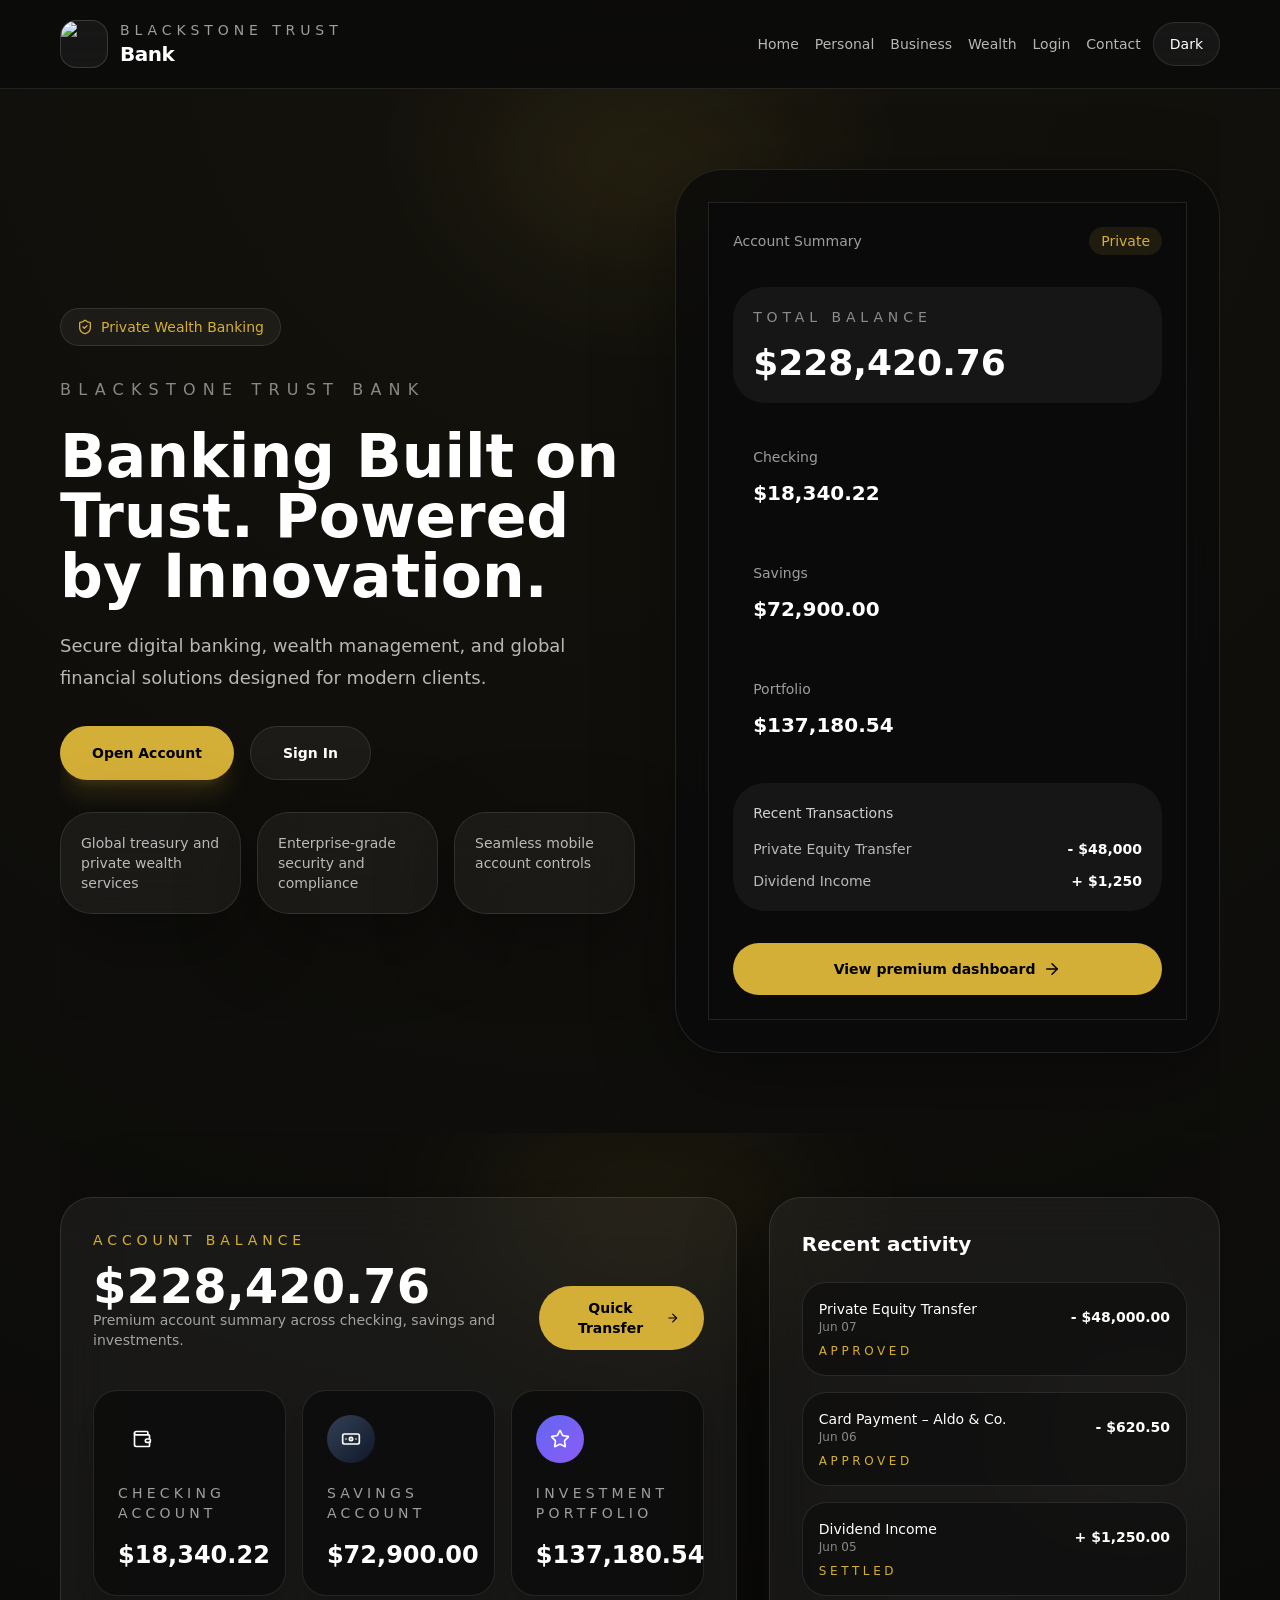
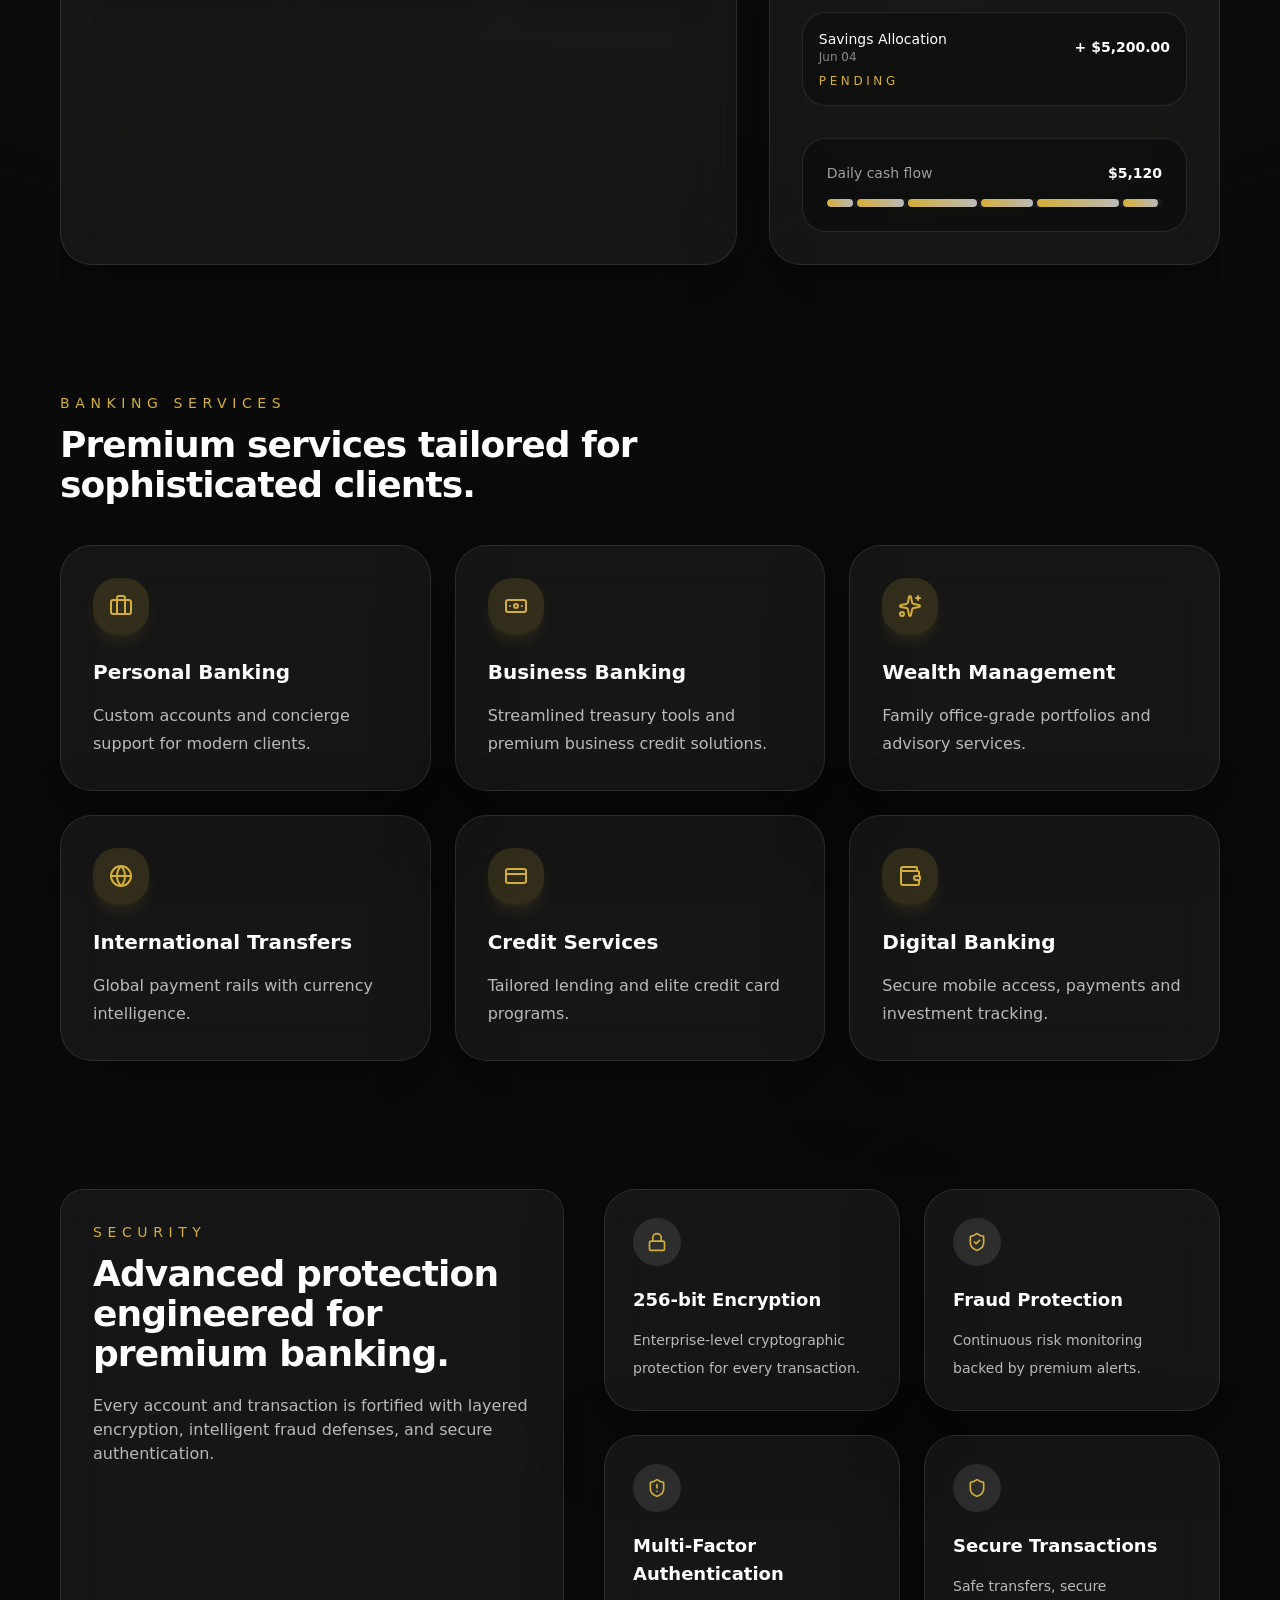
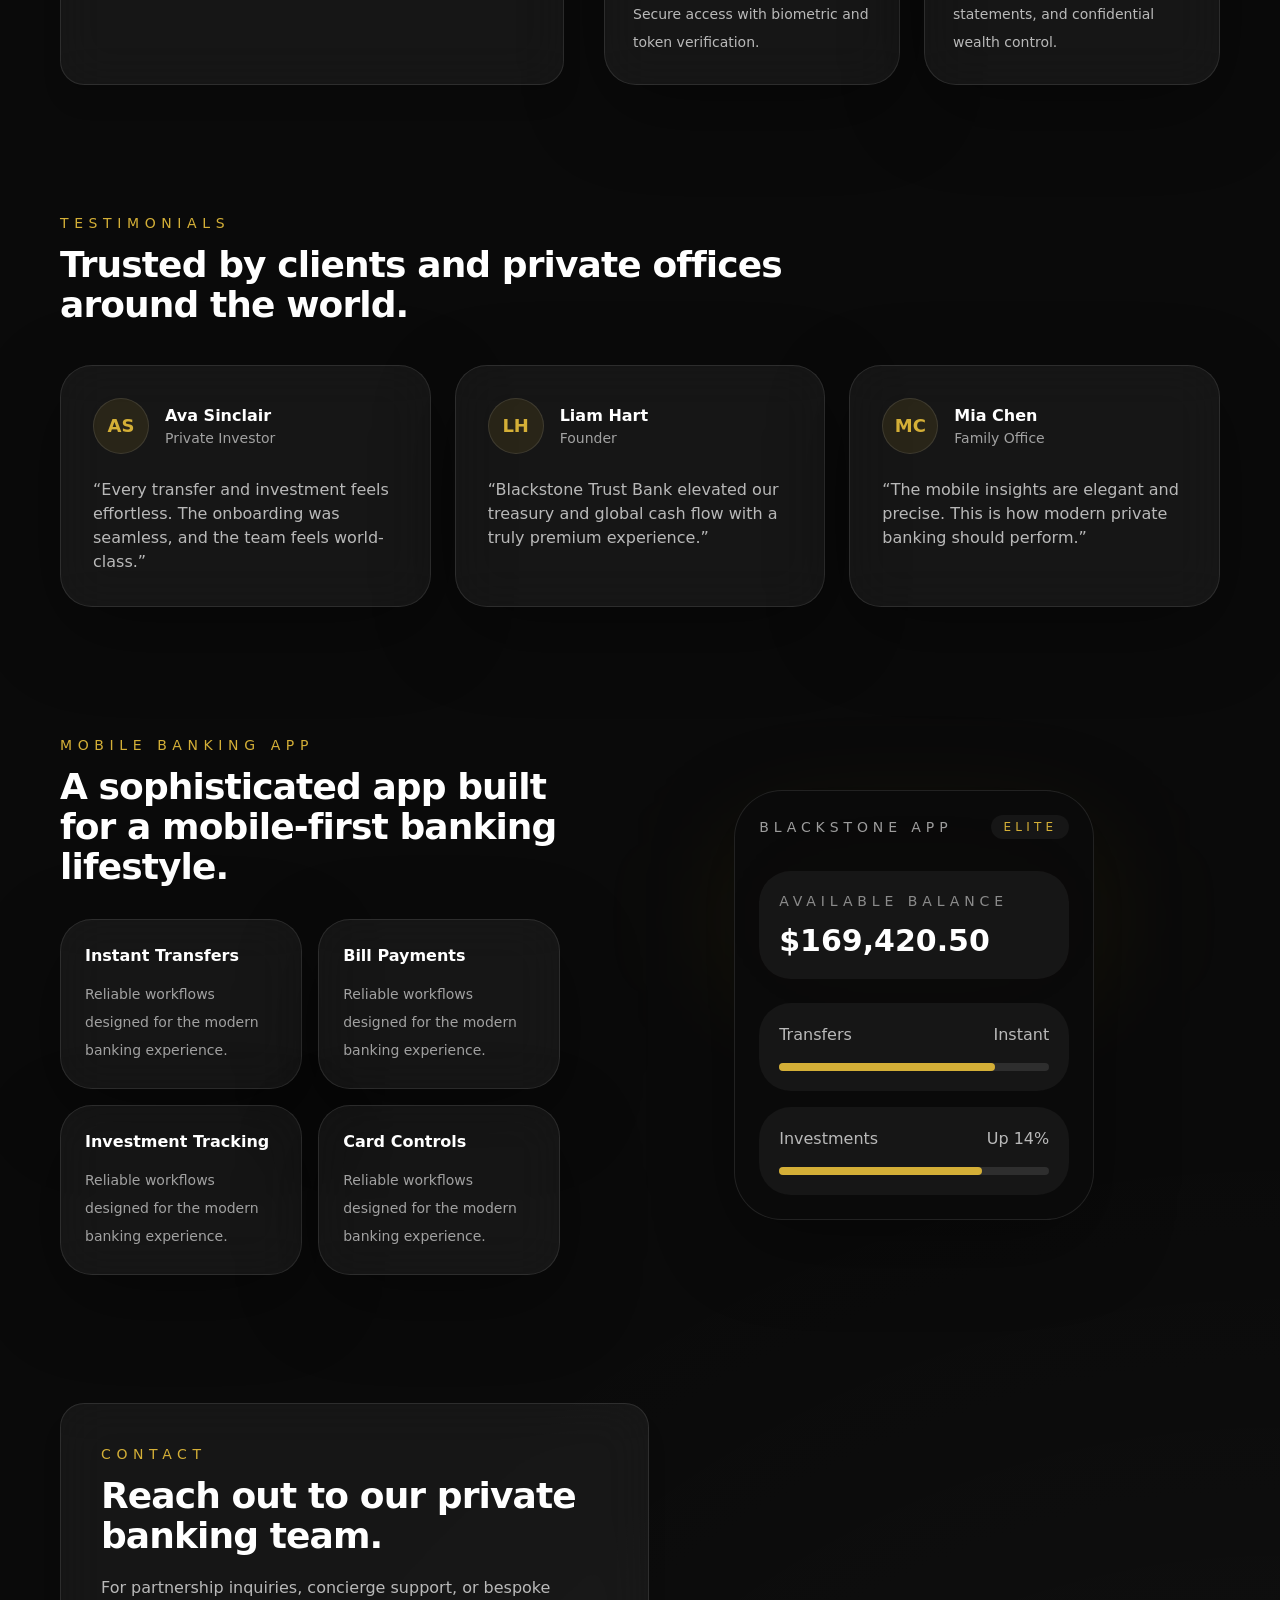
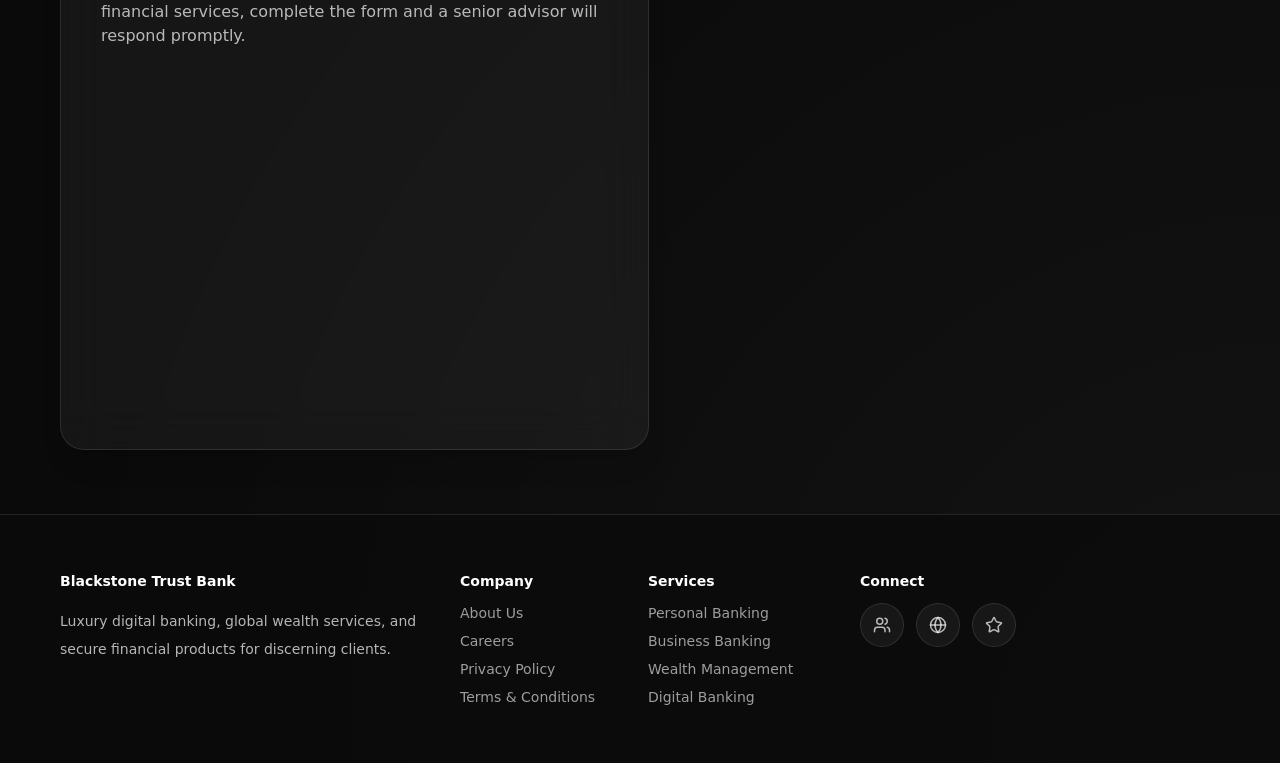
==== commit e093ba73: "Add base href tag for subdirectory deployment" ====
--- a/index.html
+++ b/index.html
@@ -1 +1,3 @@
-<!DOCTYPE html><html lang="en"><head><meta charSet="utf-8"/><meta name="viewport" content="width=device-width, initial-scale=1"/><link rel="stylesheet" href="./_next/static/css/76909962c18b663c.css" data-precedence="next"/><link rel="preload" as="script" fetchPriority="low" href="./_next/static/chunks/webpack-cb86a99cd2f791d1.js"/><script src="./_next/static/chunks/fd9d1056-4a917af64af6b262.js" async=""></script><script src="./_next/static/chunks/23-5c6c282c41e2ed3f.js" async=""></script><script src="./_next/static/chunks/main-app-ae50b3546ae7ea64.js" async=""></script><script src="./_next/static/chunks/650-d2e5e155c7ae9b1c.js" async=""></script><script src="./_next/static/chunks/729-4b1b83ea2ed9cfb1.js" async=""></script><script src="./_next/static/chunks/app/page-5df90140bb4bf65f.js" async=""></script><title>Blackstone Trust Bank</title><meta name="description" content="Premium mobile-first banking for modern clients."/><script src="./_next/static/chunks/polyfills-78c92fac7aa8fdd8.js" noModule=""></script></head><body><main class="min-h-screen text-white"><header class="sticky top-0 z-40 border-b border-white/10 backdrop-blur-xl bg-blackstone/80"><div class="container flex flex-wrap items-center justify-between gap-4 py-5"><a class="flex items-center gap-3" href="./"><div class="relative h-12 w-12 overflow-hidden rounded-2xl border border-white/15 bg-white/5"><img alt="Blackstone Trust Bank" loading="lazy" decoding="async" data-nimg="fill" class="object-cover" style="position:absolute;height:100%;width:100%;left:0;top:0;right:0;bottom:0;color:transparent" sizes="100vw" srcSet="./_next/image?url=%2Flogo.jpg&amp;w=640&amp;q=75 640w, ./_next/image?url=%2Flogo.jpg&amp;w=750&amp;q=75 750w, ./_next/image?url=%2Flogo.jpg&amp;w=828&amp;q=75 828w, ./_next/image?url=%2Flogo.jpg&amp;w=1080&amp;q=75 1080w, ./_next/image?url=%2Flogo.jpg&amp;w=1200&amp;q=75 1200w, ./_next/image?url=%2Flogo.jpg&amp;w=1920&amp;q=75 1920w, ./_next/image?url=%2Flogo.jpg&amp;w=2048&amp;q=75 2048w, ./_next/image?url=%2Flogo.jpg&amp;w=3840&amp;q=75 3840w" src="./_next/image?url=%2Flogo.jpg&amp;w=3840&amp;q=75"/></div><div><p class="text-sm uppercase tracking-[0.35em] text-white/60">Blackstone Trust</p><p class="font-semibold text-xl tracking-tight text-white">Bank</p></div></a><div class="flex items-center gap-3"><nav class="hidden items-center gap-4 text-sm text-white/70 md:flex"><a class="transition hover:text-gold" href="./">Home</a><a class="transition hover:text-gold" href="./personal-banking">Personal</a><a class="transition hover:text-gold" href="./business-banking">Business</a><a class="transition hover:text-gold" href="./wealth-management">Wealth</a><a class="transition hover:text-gold" href="./online-banking-login">Login</a><a class="transition hover:text-gold" href="./contact-us">Contact</a></nav><button type="button" aria-label="Toggle theme" class="inline-flex h-11 items-center justify-center rounded-full border border-white/10 bg-white/5 px-4 text-sm text-white transition hover:border-gold hover:text-gold">Dark</button></div></div></header><section class="container relative overflow-hidden py-20"><div class="absolute inset-x-0 top-0 h-96 bg-hero-glow opacity-90 blur-3xl"></div><div class="relative grid gap-10 lg:grid-cols-[0.95fr_0.9fr] lg:items-center"><div class="space-y-8"><div class="inline-flex items-center gap-2 rounded-full border border-white/10 bg-white/5 px-4 py-2 text-sm text-gold"><svg xmlns="http://www.w3.org/2000/svg" width="16" height="16" viewBox="0 0 24 24" fill="none" stroke="currentColor" stroke-width="2" stroke-linecap="round" stroke-linejoin="round" class="lucide lucide-shield-check" aria-hidden="true"><path d="M20 13c0 5-3.5 7.5-7.66 8.95a1 1 0 0 1-.67-.01C7.5 20.5 4 18 4 13V6a1 1 0 0 1 1-1c2 0 4.5-1.2 6.24-2.72a1.17 1.17 0 0 1 1.52 0C14.51 3.81 17 5 19 5a1 1 0 0 1 1 1z"></path><path d="m9 12 2 2 4-4"></path></svg> Private Wealth Banking</div><div class="space-y-6"><p class="text-base uppercase tracking-[0.45em] text-white/50">Blackstone Trust Bank</p><h1 class="text-5xl font-semibold leading-[1.02] text-white sm:text-6xl">Banking Built on Trust. Powered by Innovation.</h1><p class="max-w-2xl text-lg leading-8 text-white/70">Secure digital banking, wealth management, and global financial solutions designed for modern clients.</p></div><div class="flex flex-col gap-4 sm:flex-row"><a class="inline-flex items-center justify-center rounded-full bg-gold px-8 py-4 text-sm font-semibold text-black shadow-xl shadow-gold/15 transition hover:brightness-95" href="./online-banking-login">Open Account</a><a class="inline-flex items-center justify-center rounded-full border border-white/10 bg-white/5 px-8 py-4 text-sm font-semibold text-white transition hover:border-gold hover:text-gold" href="./online-banking-login">Sign In</a></div><div class="grid gap-4 sm:grid-cols-2 xl:grid-cols-3"><div class="glass-card rounded-3xl border-white/10 p-5 text-sm text-white/70">Global treasury and private wealth services</div><div class="glass-card rounded-3xl border-white/10 p-5 text-sm text-white/70">Enterprise-grade security and compliance</div><div class="glass-card rounded-3xl border-white/10 p-5 text-sm text-white/70">Seamless mobile account controls</div></div></div><div class="rounded-[48px] border border-white/10 bg-blackstone/80 p-8 shadow-glass backdrop-blur-xl"><div class="rounded-4xl border border-white/10 bg-blackstone/90 p-6 text-white shadow-inner shadow-black/20"><div class="flex items-center justify-between text-sm text-white/60"><span>Account Summary</span><span class="rounded-full bg-gold/10 px-3 py-1 text-gold">Private</span></div><div class="mt-8 space-y-6"><div class="rounded-[32px] bg-white/5 p-5"><p class="text-sm uppercase tracking-[0.35em] text-white/50">Total Balance</p><p class="mt-4 text-4xl font-semibold text-white">$228,420.76</p></div><div class="grid gap-4"><div class="rounded-[32px] bg-blackstone/70 p-5"><p class="text-sm text-white/60">Checking</p><p class="mt-3 text-xl font-semibold text-white">$18,340.22</p></div><div class="rounded-[32px] bg-blackstone/70 p-5"><p class="text-sm text-white/60">Savings</p><p class="mt-3 text-xl font-semibold text-white">$72,900.00</p></div><div class="rounded-[32px] bg-blackstone/70 p-5"><p class="text-sm text-white/60">Portfolio</p><p class="mt-3 text-xl font-semibold text-white">$137,180.54</p></div></div><div class="rounded-[32px] bg-white/5 p-5 text-sm text-white/70"><p class="text-white/80">Recent Transactions</p><div class="mt-4 space-y-3"><div class="flex items-center justify-between"><span>Private Equity Transfer</span><span class="font-semibold text-white">- $48,000</span></div><div class="flex items-center justify-between"><span>Dividend Income</span><span class="font-semibold text-white">+ $1,250</span></div></div></div></div><a class="mt-8 inline-flex w-full items-center justify-center gap-2 rounded-full bg-gold px-6 py-4 text-sm font-semibold text-black transition hover:brightness-95" href="./online-banking-login">View premium dashboard <svg xmlns="http://www.w3.org/2000/svg" width="18" height="18" viewBox="0 0 24 24" fill="none" stroke="currentColor" stroke-width="2" stroke-linecap="round" stroke-linejoin="round" class="lucide lucide-arrow-right" aria-hidden="true"><path d="M5 12h14"></path><path d="m12 5 7 7-7 7"></path></svg></a></div></div></div></section><section class="container relative overflow-hidden py-16"><div class="absolute inset-x-0 top-0 h-96 bg-hero-glow opacity-80 blur-3xl"></div><div class="relative grid gap-8 lg:grid-cols-[1.2fr_0.8fr]"><div class="glass-card p-8"><div class="flex flex-col gap-6 sm:flex-row sm:items-end sm:justify-between"><div><p class="text-sm uppercase tracking-[0.35em] text-gold">Account balance</p><p class="mt-3 text-5xl font-semibold text-white">$228,420.76</p><p class="text-sm text-white/60">Premium account summary across checking, savings and investments.</p></div><button class="inline-flex items-center gap-2 rounded-full bg-gold px-6 py-3 text-sm font-semibold text-black transition hover:brightness-95">Quick Transfer <svg xmlns="http://www.w3.org/2000/svg" width="16" height="16" viewBox="0 0 24 24" fill="none" stroke="currentColor" stroke-width="2" stroke-linecap="round" stroke-linejoin="round" class="lucide lucide-arrow-right" aria-hidden="true"><path d="M5 12h14"></path><path d="m12 5 7 7-7 7"></path></svg></button></div><div class="mt-10 grid gap-4 md:grid-cols-3"><div class="rounded-3xl border border-white/10 bg-blackstone/70 p-6 shadow-xl"><div class="inline-flex h-12 w-12 items-center justify-center rounded-3xl bg-gradient-to-br from-gold-400 to-amber-500 text-white"><svg xmlns="http://www.w3.org/2000/svg" width="20" height="20" viewBox="0 0 24 24" fill="none" stroke="currentColor" stroke-width="2" stroke-linecap="round" stroke-linejoin="round" class="lucide lucide-wallet" aria-hidden="true"><path d="M19 7V4a1 1 0 0 0-1-1H5a2 2 0 0 0 0 4h15a1 1 0 0 1 1 1v4h-3a2 2 0 0 0 0 4h3a1 1 0 0 0 1-1v-2a1 1 0 0 0-1-1"></path><path d="M3 5v14a2 2 0 0 0 2 2h15a1 1 0 0 0 1-1v-4"></path></svg></div><p class="mt-5 text-sm uppercase tracking-[0.3em] text-white/60">Checking Account</p><p class="mt-4 text-2xl font-semibold text-white">$18,340.22</p></div><div class="rounded-3xl border border-white/10 bg-blackstone/70 p-6 shadow-xl"><div class="inline-flex h-12 w-12 items-center justify-center rounded-3xl bg-gradient-to-br from-slate-700 to-slate-900 text-white"><svg xmlns="http://www.w3.org/2000/svg" width="20" height="20" viewBox="0 0 24 24" fill="none" stroke="currentColor" stroke-width="2" stroke-linecap="round" stroke-linejoin="round" class="lucide lucide-banknote" aria-hidden="true"><rect width="20" height="12" x="2" y="6" rx="2"></rect><circle cx="12" cy="12" r="2"></circle><path d="M6 12h.01M18 12h.01"></path></svg></div><p class="mt-5 text-sm uppercase tracking-[0.3em] text-white/60">Savings Account</p><p class="mt-4 text-2xl font-semibold text-white">$72,900.00</p></div><div class="rounded-3xl border border-white/10 bg-blackstone/70 p-6 shadow-xl"><div class="inline-flex h-12 w-12 items-center justify-center rounded-3xl bg-gradient-to-br from-indigo-500 to-violet-500 text-white"><svg xmlns="http://www.w3.org/2000/svg" width="20" height="20" viewBox="0 0 24 24" fill="none" stroke="currentColor" stroke-width="2" stroke-linecap="round" stroke-linejoin="round" class="lucide lucide-star" aria-hidden="true"><path d="M11.525 2.295a.53.53 0 0 1 .95 0l2.31 4.679a2.123 2.123 0 0 0 1.595 1.16l5.166.756a.53.53 0 0 1 .294.904l-3.736 3.638a2.123 2.123 0 0 0-.611 1.878l.882 5.14a.53.53 0 0 1-.771.56l-4.618-2.428a2.122 2.122 0 0 0-1.973 0L6.396 21.01a.53.53 0 0 1-.77-.56l.881-5.139a2.122 2.122 0 0 0-.611-1.879L2.16 9.795a.53.53 0 0 1 .294-.906l5.165-.755a2.122 2.122 0 0 0 1.597-1.16z"></path></svg></div><p class="mt-5 text-sm uppercase tracking-[0.3em] text-white/60">Investment Portfolio</p><p class="mt-4 text-2xl font-semibold text-white">$137,180.54</p></div></div></div><div class="glass-card p-8"><h3 class="text-xl font-semibold text-white">Recent activity</h3><div class="mt-6 space-y-4"><div class="rounded-3xl border border-white/10 bg-blackstone/50 p-4 text-sm text-white/75"><div class="flex items-center justify-between gap-3"><div><p class="font-medium text-white">Private Equity Transfer</p><p class="text-xs text-white/50">Jun 07</p></div><p class="text-right font-semibold text-white">- $48,000.00</p></div><p class="mt-2 text-xs uppercase tracking-[0.3em] text-gold">Approved</p></div><div class="rounded-3xl border border-white/10 bg-blackstone/50 p-4 text-sm text-white/75"><div class="flex items-center justify-between gap-3"><div><p class="font-medium text-white">Card Payment – Aldo &amp; Co.</p><p class="text-xs text-white/50">Jun 06</p></div><p class="text-right font-semibold text-white">- $620.50</p></div><p class="mt-2 text-xs uppercase tracking-[0.3em] text-gold">Approved</p></div><div class="rounded-3xl border border-white/10 bg-blackstone/50 p-4 text-sm text-white/75"><div class="flex items-center justify-between gap-3"><div><p class="font-medium text-white">Dividend Income</p><p class="text-xs text-white/50">Jun 05</p></div><p class="text-right font-semibold text-white">+ $1,250.00</p></div><p class="mt-2 text-xs uppercase tracking-[0.3em] text-gold">Settled</p></div><div class="rounded-3xl border border-white/10 bg-blackstone/50 p-4 text-sm text-white/75"><div class="flex items-center justify-between gap-3"><div><p class="font-medium text-white">Savings Allocation</p><p class="text-xs text-white/50">Jun 04</p></div><p class="text-right font-semibold text-white">+ $5,200.00</p></div><p class="mt-2 text-xs uppercase tracking-[0.3em] text-gold">Pending</p></div></div><div class="mt-8 rounded-3xl border border-white/10 bg-blackstone/60 p-6"><div class="flex items-center justify-between text-sm text-white/60"><span>Daily cash flow</span><strong class="text-white">$5,120</strong></div><div class="mt-4 flex h-2 overflow-hidden rounded-full bg-white/5"><span style="width:30%" class="mr-1 block rounded-full bg-gradient-to-r from-gold to-white/70"></span><span style="width:55%" class="mr-1 block rounded-full bg-gradient-to-r from-gold to-white/70"></span><span style="width:80%" class="mr-1 block rounded-full bg-gradient-to-r from-gold to-white/70"></span><span style="width:60%" class="mr-1 block rounded-full bg-gradient-to-r from-gold to-white/70"></span><span style="width:95%" class="mr-1 block rounded-full bg-gradient-to-r from-gold to-white/70"></span><span style="width:40%" class="mr-1 block rounded-full bg-gradient-to-r from-gold to-white/70"></span></div></div></div></div></section><section class="container py-16"><div class="max-w-3xl space-y-3"><p class="text-sm uppercase tracking-[0.4em] text-gold">Banking Services</p><h2 class="text-3xl font-semibold tracking-tight text-white sm:text-4xl">Premium services tailored for sophisticated clients.</h2></div><div class="mt-10 grid gap-6 sm:grid-cols-2 xl:grid-cols-3"><article class="glass-card p-8 transition-transform duration-300"><div class="inline-flex h-14 w-14 items-center justify-center rounded-3xl bg-gold/15 text-gold shadow-lg shadow-gold/10"><svg xmlns="http://www.w3.org/2000/svg" width="24" height="24" viewBox="0 0 24 24" fill="none" stroke="currentColor" stroke-width="2" stroke-linecap="round" stroke-linejoin="round" class="lucide lucide-briefcase" aria-hidden="true"><path d="M16 20V4a2 2 0 0 0-2-2h-4a2 2 0 0 0-2 2v16"></path><rect width="20" height="14" x="2" y="6" rx="2"></rect></svg></div><h3 class="mt-6 text-xl font-semibold text-white">Personal Banking</h3><p class="mt-4 leading-7 text-white/70">Custom accounts and concierge support for modern clients.</p></article><article class="glass-card p-8 transition-transform duration-300"><div class="inline-flex h-14 w-14 items-center justify-center rounded-3xl bg-gold/15 text-gold shadow-lg shadow-gold/10"><svg xmlns="http://www.w3.org/2000/svg" width="24" height="24" viewBox="0 0 24 24" fill="none" stroke="currentColor" stroke-width="2" stroke-linecap="round" stroke-linejoin="round" class="lucide lucide-banknote" aria-hidden="true"><rect width="20" height="12" x="2" y="6" rx="2"></rect><circle cx="12" cy="12" r="2"></circle><path d="M6 12h.01M18 12h.01"></path></svg></div><h3 class="mt-6 text-xl font-semibold text-white">Business Banking</h3><p class="mt-4 leading-7 text-white/70">Streamlined treasury tools and premium business credit solutions.</p></article><article class="glass-card p-8 transition-transform duration-300"><div class="inline-flex h-14 w-14 items-center justify-center rounded-3xl bg-gold/15 text-gold shadow-lg shadow-gold/10"><svg xmlns="http://www.w3.org/2000/svg" width="24" height="24" viewBox="0 0 24 24" fill="none" stroke="currentColor" stroke-width="2" stroke-linecap="round" stroke-linejoin="round" class="lucide lucide-sparkles" aria-hidden="true"><path d="M11.017 2.814a1 1 0 0 1 1.966 0l1.051 5.558a2 2 0 0 0 1.594 1.594l5.558 1.051a1 1 0 0 1 0 1.966l-5.558 1.051a2 2 0 0 0-1.594 1.594l-1.051 5.558a1 1 0 0 1-1.966 0l-1.051-5.558a2 2 0 0 0-1.594-1.594l-5.558-1.051a1 1 0 0 1 0-1.966l5.558-1.051a2 2 0 0 0 1.594-1.594z"></path><path d="M20 2v4"></path><path d="M22 4h-4"></path><circle cx="4" cy="20" r="2"></circle></svg></div><h3 class="mt-6 text-xl font-semibold text-white">Wealth Management</h3><p class="mt-4 leading-7 text-white/70">Family office-grade portfolios and advisory services.</p></article><article class="glass-card p-8 transition-transform duration-300"><div class="inline-flex h-14 w-14 items-center justify-center rounded-3xl bg-gold/15 text-gold shadow-lg shadow-gold/10"><svg xmlns="http://www.w3.org/2000/svg" width="24" height="24" viewBox="0 0 24 24" fill="none" stroke="currentColor" stroke-width="2" stroke-linecap="round" stroke-linejoin="round" class="lucide lucide-globe" aria-hidden="true"><circle cx="12" cy="12" r="10"></circle><path d="M12 2a14.5 14.5 0 0 0 0 20 14.5 14.5 0 0 0 0-20"></path><path d="M2 12h20"></path></svg></div><h3 class="mt-6 text-xl font-semibold text-white">International Transfers</h3><p class="mt-4 leading-7 text-white/70">Global payment rails with currency intelligence.</p></article><article class="glass-card p-8 transition-transform duration-300"><div class="inline-flex h-14 w-14 items-center justify-center rounded-3xl bg-gold/15 text-gold shadow-lg shadow-gold/10"><svg xmlns="http://www.w3.org/2000/svg" width="24" height="24" viewBox="0 0 24 24" fill="none" stroke="currentColor" stroke-width="2" stroke-linecap="round" stroke-linejoin="round" class="lucide lucide-credit-card" aria-hidden="true"><rect width="20" height="14" x="2" y="5" rx="2"></rect><line x1="2" x2="22" y1="10" y2="10"></line></svg></div><h3 class="mt-6 text-xl font-semibold text-white">Credit Services</h3><p class="mt-4 leading-7 text-white/70">Tailored lending and elite credit card programs.</p></article><article class="glass-card p-8 transition-transform duration-300"><div class="inline-flex h-14 w-14 items-center justify-center rounded-3xl bg-gold/15 text-gold shadow-lg shadow-gold/10"><svg xmlns="http://www.w3.org/2000/svg" width="24" height="24" viewBox="0 0 24 24" fill="none" stroke="currentColor" stroke-width="2" stroke-linecap="round" stroke-linejoin="round" class="lucide lucide-wallet" aria-hidden="true"><path d="M19 7V4a1 1 0 0 0-1-1H5a2 2 0 0 0 0 4h15a1 1 0 0 1 1 1v4h-3a2 2 0 0 0 0 4h3a1 1 0 0 0 1-1v-2a1 1 0 0 0-1-1"></path><path d="M3 5v14a2 2 0 0 0 2 2h15a1 1 0 0 0 1-1v-4"></path></svg></div><h3 class="mt-6 text-xl font-semibold text-white">Digital Banking</h3><p class="mt-4 leading-7 text-white/70">Secure mobile access, payments and investment tracking.</p></article></div></section><section class="container py-16"><div class="grid gap-10 lg:grid-cols-[0.9fr_1.1fr]"><div class="glass-panel p-8"><div class="max-w-3xl space-y-3"><p class="text-sm uppercase tracking-[0.4em] text-gold">Security</p><h2 class="text-3xl font-semibold tracking-tight text-white sm:text-4xl">Advanced protection engineered for premium banking.</h2></div><p class="mt-5 max-w-xl text-white/70">Every account and transaction is fortified with layered encryption, intelligent fraud defenses, and secure authentication.</p></div><div class="grid gap-6 sm:grid-cols-2"><div class="glass-card p-7"><div class="inline-flex h-12 w-12 items-center justify-center rounded-3xl bg-white/10 text-gold"><svg xmlns="http://www.w3.org/2000/svg" width="20" height="20" viewBox="0 0 24 24" fill="none" stroke="currentColor" stroke-width="2" stroke-linecap="round" stroke-linejoin="round" class="lucide lucide-lock" aria-hidden="true"><rect width="18" height="11" x="3" y="11" rx="2" ry="2"></rect><path d="M7 11V7a5 5 0 0 1 10 0v4"></path></svg></div><h4 class="mt-5 text-lg font-semibold text-white">256-bit Encryption</h4><p class="mt-3 text-sm leading-7 text-white/70">Enterprise-level cryptographic protection for every transaction.</p></div><div class="glass-card p-7"><div class="inline-flex h-12 w-12 items-center justify-center rounded-3xl bg-white/10 text-gold"><svg xmlns="http://www.w3.org/2000/svg" width="20" height="20" viewBox="0 0 24 24" fill="none" stroke="currentColor" stroke-width="2" stroke-linecap="round" stroke-linejoin="round" class="lucide lucide-shield-check" aria-hidden="true"><path d="M20 13c0 5-3.5 7.5-7.66 8.95a1 1 0 0 1-.67-.01C7.5 20.5 4 18 4 13V6a1 1 0 0 1 1-1c2 0 4.5-1.2 6.24-2.72a1.17 1.17 0 0 1 1.52 0C14.51 3.81 17 5 19 5a1 1 0 0 1 1 1z"></path><path d="m9 12 2 2 4-4"></path></svg></div><h4 class="mt-5 text-lg font-semibold text-white">Fraud Protection</h4><p class="mt-3 text-sm leading-7 text-white/70">Continuous risk monitoring backed by premium alerts.</p></div><div class="glass-card p-7"><div class="inline-flex h-12 w-12 items-center justify-center rounded-3xl bg-white/10 text-gold"><svg xmlns="http://www.w3.org/2000/svg" width="20" height="20" viewBox="0 0 24 24" fill="none" stroke="currentColor" stroke-width="2" stroke-linecap="round" stroke-linejoin="round" class="lucide lucide-shield-alert" aria-hidden="true"><path d="M20 13c0 5-3.5 7.5-7.66 8.95a1 1 0 0 1-.67-.01C7.5 20.5 4 18 4 13V6a1 1 0 0 1 1-1c2 0 4.5-1.2 6.24-2.72a1.17 1.17 0 0 1 1.52 0C14.51 3.81 17 5 19 5a1 1 0 0 1 1 1z"></path><path d="M12 8v4"></path><path d="M12 16h.01"></path></svg></div><h4 class="mt-5 text-lg font-semibold text-white">Multi-Factor Authentication</h4><p class="mt-3 text-sm leading-7 text-white/70">Secure access with biometric and token verification.</p></div><div class="glass-card p-7"><div class="inline-flex h-12 w-12 items-center justify-center rounded-3xl bg-white/10 text-gold"><svg xmlns="http://www.w3.org/2000/svg" width="20" height="20" viewBox="0 0 24 24" fill="none" stroke="currentColor" stroke-width="2" stroke-linecap="round" stroke-linejoin="round" class="lucide lucide-shield" aria-hidden="true"><path d="M20 13c0 5-3.5 7.5-7.66 8.95a1 1 0 0 1-.67-.01C7.5 20.5 4 18 4 13V6a1 1 0 0 1 1-1c2 0 4.5-1.2 6.24-2.72a1.17 1.17 0 0 1 1.52 0C14.51 3.81 17 5 19 5a1 1 0 0 1 1 1z"></path></svg></div><h4 class="mt-5 text-lg font-semibold text-white">Secure Transactions</h4><p class="mt-3 text-sm leading-7 text-white/70">Safe transfers, secure statements, and confidential wealth control.</p></div></div></div></section><section class="container py-16"><div class="max-w-3xl space-y-3"><p class="text-sm uppercase tracking-[0.4em] text-gold">Testimonials</p><h2 class="text-3xl font-semibold tracking-tight text-white sm:text-4xl">Trusted by clients and private offices around the world.</h2></div><div class="mt-10 grid gap-6 md:grid-cols-3"><div class="glass-card p-8"><div class="flex items-center gap-4"><div class="flex h-14 w-14 items-center justify-center rounded-full border border-white/10 bg-gold/10 text-lg font-semibold uppercase text-gold">AS</div><div><p class="font-semibold text-white">Ava Sinclair</p><p class="text-sm text-white/60">Private Investor</p></div></div><p class="mt-6 text-white/70">“<!-- -->Every transfer and investment feels effortless. The onboarding was seamless, and the team feels world-class.<!-- -->”</p></div><div class="glass-card p-8"><div class="flex items-center gap-4"><div class="flex h-14 w-14 items-center justify-center rounded-full border border-white/10 bg-gold/10 text-lg font-semibold uppercase text-gold">LH</div><div><p class="font-semibold text-white">Liam Hart</p><p class="text-sm text-white/60">Founder</p></div></div><p class="mt-6 text-white/70">“<!-- -->Blackstone Trust Bank elevated our treasury and global cash flow with a truly premium experience.<!-- -->”</p></div><div class="glass-card p-8"><div class="flex items-center gap-4"><div class="flex h-14 w-14 items-center justify-center rounded-full border border-white/10 bg-gold/10 text-lg font-semibold uppercase text-gold">MC</div><div><p class="font-semibold text-white">Mia Chen</p><p class="text-sm text-white/60">Family Office</p></div></div><p class="mt-6 text-white/70">“<!-- -->The mobile insights are elegant and precise. This is how modern private banking should perform.<!-- -->”</p></div></div></section><section class="container py-16"><div class="grid gap-12 items-center lg:grid-cols-[0.9fr_1.1fr]"><div><div class="max-w-3xl space-y-3"><p class="text-sm uppercase tracking-[0.4em] text-gold">Mobile Banking App</p><h2 class="text-3xl font-semibold tracking-tight text-white sm:text-4xl">A sophisticated app built for a mobile-first banking lifestyle.</h2></div><div class="mt-8 grid gap-4 sm:grid-cols-2"><div class="glass-card rounded-3xl p-6 text-white/80"><p class="font-semibold text-white">Instant Transfers</p><p class="mt-3 text-sm leading-7 text-white/60">Reliable workflows designed for the modern banking experience.</p></div><div class="glass-card rounded-3xl p-6 text-white/80"><p class="font-semibold text-white">Bill Payments</p><p class="mt-3 text-sm leading-7 text-white/60">Reliable workflows designed for the modern banking experience.</p></div><div class="glass-card rounded-3xl p-6 text-white/80"><p class="font-semibold text-white">Investment Tracking</p><p class="mt-3 text-sm leading-7 text-white/60">Reliable workflows designed for the modern banking experience.</p></div><div class="glass-card rounded-3xl p-6 text-white/80"><p class="font-semibold text-white">Card Controls</p><p class="mt-3 text-sm leading-7 text-white/60">Reliable workflows designed for the modern banking experience.</p></div></div></div><div class="relative mx-auto w-full max-w-[360px]"><div class="absolute inset-x-0 top-12 h-40 rounded-[48px] bg-gold/10 blur-3xl"></div><div class="relative overflow-hidden rounded-[48px] border border-white/10 bg-blackstone/90 p-6 shadow-glass"><div class="flex items-center justify-between"><span class="text-sm uppercase tracking-[0.35em] text-white/60">Blackstone App</span><span class="rounded-full bg-white/5 px-3 py-1 text-xs uppercase tracking-[0.35em] text-gold">Elite</span></div><div class="mt-8 space-y-6"><div class="rounded-[32px] bg-white/5 p-5"><p class="text-sm uppercase tracking-[0.35em] text-white/50">Available Balance</p><p class="mt-3 text-3xl font-semibold text-white">$169,420.50</p></div><div class="grid gap-4"><div class="rounded-[32px] bg-white/5 p-5"><div class="flex items-center justify-between text-white/70"><span>Transfers</span><span>Instant</span></div><div class="mt-4 h-2 rounded-full bg-white/10"><div class="h-full w-4/5 rounded-full bg-gold"></div></div></div><div class="rounded-[32px] bg-white/5 p-5"><div class="flex items-center justify-between text-white/70"><span>Investments</span><span>Up 14%</span></div><div class="mt-4 h-2 rounded-full bg-white/10"><div class="h-full w-3/4 rounded-full bg-gold"></div></div></div></div></div></div></div></div></section><section class="container py-16"><div class="grid gap-12 lg:grid-cols-[0.9fr_0.8fr]"><div class="glass-panel p-10"><div class="max-w-3xl space-y-3"><p class="text-sm uppercase tracking-[0.4em] text-gold">Contact</p><h2 class="text-3xl font-semibold tracking-tight text-white sm:text-4xl">Reach out to our private banking team.</h2></div><p class="mt-5 max-w-xl text-white/70">For partnership inquiries, concierge support, or bespoke financial services, complete the form and a senior advisor will respond promptly.</p></div><form class="glass-card rounded-[36px] p-8" style="opacity:0;transform:translateY(30px)"><div class="grid gap-6"><label class="space-y-3 text-sm text-white/80"><span class="font-medium text-white">Full Name</span><input type="text" class="w-full rounded-3xl border border-white/10 bg-blackstone/60 px-4 py-4 text-white outline-none transition focus:border-gold focus:ring-2 focus:ring-gold/20" placeholder="Full Name" name="name"/></label><label class="space-y-3 text-sm text-white/80"><span class="font-medium text-white">Email</span><input type="email" class="w-full rounded-3xl border border-white/10 bg-blackstone/60 px-4 py-4 text-white outline-none transition focus:border-gold focus:ring-2 focus:ring-gold/20" placeholder="Email" name="email"/></label><label class="space-y-3 text-sm text-white/80"><span class="font-medium text-white">Phone Number</span><input type="tel" class="w-full rounded-3xl border border-white/10 bg-blackstone/60 px-4 py-4 text-white outline-none transition focus:border-gold focus:ring-2 focus:ring-gold/20" placeholder="Phone Number" name="phone"/></label><label class="space-y-3 text-sm text-white/80"><span class="font-medium text-white">Message</span><textarea name="message" rows="5" class="w-full rounded-3xl border border-white/10 bg-blackstone/60 px-4 py-4 text-white outline-none transition focus:border-gold focus:ring-2 focus:ring-gold/20" placeholder="Tell us about your request"></textarea></label></div><button type="submit" class="mt-7 inline-flex items-center justify-center rounded-full bg-gold px-8 py-4 text-sm font-semibold text-black transition hover:brightness-95">Send Message</button></form></div></section><footer class="border-t border-white/10 bg-blackstone/80 py-14 text-sm text-white/60"><div class="container grid gap-10 md:grid-cols-3"><div><p class="mb-4 font-semibold text-white">Blackstone Trust Bank</p><p class="max-w-md leading-7 text-white/70">Luxury digital banking, global wealth services, and secure financial products for discerning clients.</p></div><div class="grid gap-4 sm:grid-cols-2"><div><p class="mb-3 font-semibold text-white">Company</p><ul class="space-y-2 text-white/60"><li>About Us</li><li>Careers</li><li>Privacy Policy</li><li>Terms &amp; Conditions</li></ul></div><div><p class="mb-3 font-semibold text-white">Services</p><ul class="space-y-2 text-white/60"><li>Personal Banking</li><li>Business Banking</li><li>Wealth Management</li><li>Digital Banking</li></ul></div></div><div><p class="mb-3 font-semibold text-white">Connect</p><div class="flex items-center gap-3 text-white/70"><a class="rounded-full border border-white/10 bg-white/5 p-3 transition hover:border-gold hover:text-gold" href="#"><svg xmlns="http://www.w3.org/2000/svg" width="18" height="18" viewBox="0 0 24 24" fill="none" stroke="currentColor" stroke-width="2" stroke-linecap="round" stroke-linejoin="round" class="lucide lucide-users" aria-hidden="true"><path d="M16 21v-2a4 4 0 0 0-4-4H6a4 4 0 0 0-4 4v2"></path><path d="M16 3.128a4 4 0 0 1 0 7.744"></path><path d="M22 21v-2a4 4 0 0 0-3-3.87"></path><circle cx="9" cy="7" r="4"></circle></svg></a><a class="rounded-full border border-white/10 bg-white/5 p-3 transition hover:border-gold hover:text-gold" href="#"><svg xmlns="http://www.w3.org/2000/svg" width="18" height="18" viewBox="0 0 24 24" fill="none" stroke="currentColor" stroke-width="2" stroke-linecap="round" stroke-linejoin="round" class="lucide lucide-globe" aria-hidden="true"><circle cx="12" cy="12" r="10"></circle><path d="M12 2a14.5 14.5 0 0 0 0 20 14.5 14.5 0 0 0 0-20"></path><path d="M2 12h20"></path></svg></a><a class="rounded-full border border-white/10 bg-white/5 p-3 transition hover:border-gold hover:text-gold" href="#"><svg xmlns="http://www.w3.org/2000/svg" width="18" height="18" viewBox="0 0 24 24" fill="none" stroke="currentColor" stroke-width="2" stroke-linecap="round" stroke-linejoin="round" class="lucide lucide-star" aria-hidden="true"><path d="M11.525 2.295a.53.53 0 0 1 .95 0l2.31 4.679a2.123 2.123 0 0 0 1.595 1.16l5.166.756a.53.53 0 0 1 .294.904l-3.736 3.638a2.123 2.123 0 0 0-.611 1.878l.882 5.14a.53.53 0 0 1-.771.56l-4.618-2.428a2.122 2.122 0 0 0-1.973 0L6.396 21.01a.53.53 0 0 1-.77-.56l.881-5.139a2.122 2.122 0 0 0-.611-1.879L2.16 9.795a.53.53 0 0 1 .294-.906l5.165-.755a2.122 2.122 0 0 0 1.597-1.16z"></path></svg></a></div></div></div></footer></main><script src="./_next/static/chunks/webpack-cb86a99cd2f791d1.js" async=""></script><script>(self.__next_f=self.__next_f||[]).push([0]);self.__next_f.push([2,null])</script><script>self.__next_f.push([1,"1:HL[\"./_next/static/css/76909962c18b663c.css\",\"style\"]\n"])</script><script>self.__next_f.push([1,"2:I[5751,[],\"\"]\n4:I[4729,[\"650\",\"static/chunks/650-d2e5e155c7ae9b1c.js\",\"729\",\"static/chunks/729-4b1b83ea2ed9cfb1.js\",\"931\",\"static/chunks/app/page-5df90140bb4bf65f.js\"],\"Navbar\"]\n5:I[231,[\"650\",\"static/chunks/650-d2e5e155c7ae9b1c.js\",\"729\",\"static/chunks/729-4b1b83ea2ed9cfb1.js\",\"931\",\"static/chunks/app/page-5df90140bb4bf65f.js\"],\"\"]\n6:I[4729,[\"650\",\"static/chunks/650-d2e5e155c7ae9b1c.js\",\"729\",\"static/chunks/729-4b1b83ea2ed9cfb1.js\",\"931\",\"static/chunks/app/page-5df90140bb4bf65f.js\"],\"AccountDashboard\"]\n7:I[4729,[\"650\",\"static/chunks/650-d2e5e155c7ae9b1c.js\",\"729\",\"static/chunks/729-4b1b83ea2ed9cfb1.js\",\"931\",\"static/chunks/app/page-5df90140bb4bf65f.js\"],\"ServicesSection\"]\n8:I[4729,[\"650\",\"static/chunks/650-d2e5e155c7ae9b1c.js\",\"729\",\"static/chunks/729-4b1b83ea2ed9cfb1.js\",\"931\",\"static/chunks/app/page-5df90140bb4bf65f.js\"],\"SecuritySection\"]\n9:I[4729,[\"650\",\"static/chunks/650-d2e5e155c7ae9b1c.js\",\"729\",\"static/chunks/729-4b1b83ea2ed9cfb1.js\",\"931\",\"static/chunks/app/page-5df90140bb4bf65f.js\"],\"Testimonials\"]\na:I[4729,[\"650\",\"static/chunks/650-d2e5e155c7ae9b1c.js\",\"729\",\"static/chunks/729-4b1b83ea2ed9cfb1.js\",\"931\",\"static/chunks/app/page-5df90140bb4bf65f.js\"],\"MobileBankingSection\"]\nb:I[4729,[\"650\",\"static/chunks/650-d2e5e155c7ae9b1c.js\",\"729\",\"static/chunks/729-4b1b83ea2ed9cfb1.js\",\"931\",\"static/chunks/app/page-5df90140bb4bf65f.js\"],\"ContactSection\"]\nc:I[4729,[\"650\",\"static/chunks/650-d2e5e155c7ae9b1c.js\",\"729\",\"static/chunks/729-4b1b83ea2ed9cfb1.js\",\"931\",\"static/chunks/app/page-5df90140bb4bf65f.js\"],\"Footer\"]\nd:I[9275,[],\"\"]\ne:I[1343,[],\"\"]\n10:I[6130,[],\"\"]\n11:[]\n"])</script><script>self.__next_f.push([1,"0:[[[\"$\",\"link\",\"0\",{\"rel\":\"stylesheet\",\"href\":\"./_next/static/css/76909962c18b663c.css\",\"precedence\":\"next\",\"crossOrigin\":\"$undefined\"}]],[\"$\",\"$L2\",null,{\"buildId\":\"yiVOT8V82OCWCOsfdyW0-\",\"assetPrefix\":\"\",\"initialCanonicalUrl\":\"/\",\"initialTree\":[\"\",{\"children\":[\"__PAGE__\",{}]},\"$undefined\",\"$undefined\",true],\"initialSeedData\":[\"\",{\"children\":[\"__PAGE__\",{},[[\"$L3\",[\"$\",\"main\",null,{\"className\":\"min-h-screen text-white\",\"children\":[[\"$\",\"$L4\",null,{}],[\"$\",\"section\",null,{\"className\":\"container relative overflow-hidden py-20\",\"children\":[[\"$\",\"div\",null,{\"className\":\"absolute inset-x-0 top-0 h-96 bg-hero-glow opacity-90 blur-3xl\"}],[\"$\",\"div\",null,{\"className\":\"relative grid gap-10 lg:grid-cols-[0.95fr_0.9fr] lg:items-center\",\"children\":[[\"$\",\"div\",null,{\"className\":\"space-y-8\",\"children\":[[\"$\",\"div\",null,{\"className\":\"inline-flex items-center gap-2 rounded-full border border-white/10 bg-white/5 px-4 py-2 text-sm text-gold\",\"children\":[[\"$\",\"svg\",null,{\"xmlns\":\"http://www.w3.org/2000/svg\",\"width\":16,\"height\":16,\"viewBox\":\"0 0 24 24\",\"fill\":\"none\",\"stroke\":\"currentColor\",\"strokeWidth\":2,\"strokeLinecap\":\"round\",\"strokeLinejoin\":\"round\",\"className\":\"lucide lucide-shield-check\",\"aria-hidden\":\"true\",\"children\":[[\"$\",\"path\",\"oel41y\",{\"d\":\"M20 13c0 5-3.5 7.5-7.66 8.95a1 1 0 0 1-.67-.01C7.5 20.5 4 18 4 13V6a1 1 0 0 1 1-1c2 0 4.5-1.2 6.24-2.72a1.17 1.17 0 0 1 1.52 0C14.51 3.81 17 5 19 5a1 1 0 0 1 1 1z\"}],[\"$\",\"path\",\"dzmm74\",{\"d\":\"m9 12 2 2 4-4\"}],\"$undefined\"]}],\" Private Wealth Banking\"]}],[\"$\",\"div\",null,{\"className\":\"space-y-6\",\"children\":[[\"$\",\"p\",null,{\"className\":\"text-base uppercase tracking-[0.45em] text-white/50\",\"children\":\"Blackstone Trust Bank\"}],[\"$\",\"h1\",null,{\"className\":\"text-5xl font-semibold leading-[1.02] text-white sm:text-6xl\",\"children\":\"Banking Built on Trust. Powered by Innovation.\"}],[\"$\",\"p\",null,{\"className\":\"max-w-2xl text-lg leading-8 text-white/70\",\"children\":\"Secure digital banking, wealth management, and global financial solutions designed for modern clients.\"}]]}],[\"$\",\"div\",null,{\"className\":\"flex flex-col gap-4 sm:flex-row\",\"children\":[[\"$\",\"$L5\",null,{\"href\":\"/online-banking-login\",\"className\":\"inline-flex items-center justify-center rounded-full bg-gold px-8 py-4 text-sm font-semibold text-black shadow-xl shadow-gold/15 transition hover:brightness-95\",\"children\":\"Open Account\"}],[\"$\",\"$L5\",null,{\"href\":\"/online-banking-login\",\"className\":\"inline-flex items-center justify-center rounded-full border border-white/10 bg-white/5 px-8 py-4 text-sm font-semibold text-white transition hover:border-gold hover:text-gold\",\"children\":\"Sign In\"}]]}],[\"$\",\"div\",null,{\"className\":\"grid gap-4 sm:grid-cols-2 xl:grid-cols-3\",\"children\":[[\"$\",\"div\",\"Global treasury and private wealth services\",{\"className\":\"glass-card rounded-3xl border-white/10 p-5 text-sm text-white/70\",\"children\":\"Global treasury and private wealth services\"}],[\"$\",\"div\",\"Enterprise-grade security and compliance\",{\"className\":\"glass-card rounded-3xl border-white/10 p-5 text-sm text-white/70\",\"children\":\"Enterprise-grade security and compliance\"}],[\"$\",\"div\",\"Seamless mobile account controls\",{\"className\":\"glass-card rounded-3xl border-white/10 p-5 text-sm text-white/70\",\"children\":\"Seamless mobile account controls\"}]]}]]}],[\"$\",\"div\",null,{\"className\":\"rounded-[48px] border border-white/10 bg-blackstone/80 p-8 shadow-glass backdrop-blur-xl\",\"children\":[\"$\",\"div\",null,{\"className\":\"rounded-4xl border border-white/10 bg-blackstone/90 p-6 text-white shadow-inner shadow-black/20\",\"children\":[[\"$\",\"div\",null,{\"className\":\"flex items-center justify-between text-sm text-white/60\",\"children\":[[\"$\",\"span\",null,{\"children\":\"Account Summary\"}],[\"$\",\"span\",null,{\"className\":\"rounded-full bg-gold/10 px-3 py-1 text-gold\",\"children\":\"Private\"}]]}],[\"$\",\"div\",null,{\"className\":\"mt-8 space-y-6\",\"children\":[[\"$\",\"div\",null,{\"className\":\"rounded-[32px] bg-white/5 p-5\",\"children\":[[\"$\",\"p\",null,{\"className\":\"text-sm uppercase tracking-[0.35em] text-white/50\",\"children\":\"Total Balance\"}],[\"$\",\"p\",null,{\"className\":\"mt-4 text-4xl font-semibold text-white\",\"children\":\"$$228,420.76\"}]]}],[\"$\",\"div\",null,{\"className\":\"grid gap-4\",\"children\":[[\"$\",\"div\",\"Checking\",{\"className\":\"rounded-[32px] bg-blackstone/70 p-5\",\"children\":[[\"$\",\"p\",null,{\"className\":\"text-sm text-white/60\",\"children\":\"Checking\"}],[\"$\",\"p\",null,{\"className\":\"mt-3 text-xl font-semibold text-white\",\"children\":\"$$18,340.22\"}]]}],[\"$\",\"div\",\"Savings\",{\"className\":\"rounded-[32px] bg-blackstone/70 p-5\",\"children\":[[\"$\",\"p\",null,{\"className\":\"text-sm text-white/60\",\"children\":\"Savings\"}],[\"$\",\"p\",null,{\"className\":\"mt-3 text-xl font-semibold text-white\",\"children\":\"$$72,900.00\"}]]}],[\"$\",\"div\",\"Portfolio\",{\"className\":\"rounded-[32px] bg-blackstone/70 p-5\",\"children\":[[\"$\",\"p\",null,{\"className\":\"text-sm text-white/60\",\"children\":\"Portfolio\"}],[\"$\",\"p\",null,{\"className\":\"mt-3 text-xl font-semibold text-white\",\"children\":\"$$137,180.54\"}]]}]]}],[\"$\",\"div\",null,{\"className\":\"rounded-[32px] bg-white/5 p-5 text-sm text-white/70\",\"children\":[[\"$\",\"p\",null,{\"className\":\"text-white/80\",\"children\":\"Recent Transactions\"}],[\"$\",\"div\",null,{\"className\":\"mt-4 space-y-3\",\"children\":[[\"$\",\"div\",\"Private Equity Transfer\",{\"className\":\"flex items-center justify-between\",\"children\":[[\"$\",\"span\",null,{\"children\":\"Private Equity Transfer\"}],[\"$\",\"span\",null,{\"className\":\"font-semibold text-white\",\"children\":\"- $48,000\"}]]}],[\"$\",\"div\",\"Dividend Income\",{\"className\":\"flex items-center justify-between\",\"children\":[[\"$\",\"span\",null,{\"children\":\"Dividend Income\"}],[\"$\",\"span\",null,{\"className\":\"font-semibold text-white\",\"children\":\"+ $1,250\"}]]}]]}]]}]]}],[\"$\",\"$L5\",null,{\"href\":\"/online-banking-login\",\"className\":\"mt-8 inline-flex w-full items-center justify-center gap-2 rounded-full bg-gold px-6 py-4 text-sm font-semibold text-black transition hover:brightness-95\",\"children\":[\"View premium dashboard \",[\"$\",\"svg\",null,{\"xmlns\":\"http://www.w3.org/2000/svg\",\"width\":18,\"height\":18,\"viewBox\":\"0 0 24 24\",\"fill\":\"none\",\"stroke\":\"currentColor\",\"strokeWidth\":2,\"strokeLinecap\":\"round\",\"strokeLinejoin\":\"round\",\"className\":\"lucide lucide-arrow-right\",\"aria-hidden\":\"true\",\"children\":[[\"$\",\"path\",\"1ays0h\",{\"d\":\"M5 12h14\"}],[\"$\",\"path\",\"xquz4c\",{\"d\":\"m12 5 7 7-7 7\"}],\"$undefined\"]}]]}]]}]}]]}]]}],[\"$\",\"$L6\",null,{}],[\"$\",\"$L7\",null,{}],[\"$\",\"$L8\",null,{}],[\"$\",\"$L9\",null,{}],[\"$\",\"$La\",null,{}],[\"$\",\"$Lb\",null,{}],[\"$\",\"$Lc\",null,{}]]}]],null],null]},[[\"$\",\"html\",null,{\"lang\":\"en\",\"suppressHydrationWarning\":true,\"children\":[\"$\",\"body\",null,{\"children\":[\"$\",\"$Ld\",null,{\"parallelRouterKey\":\"children\",\"segmentPath\":[\"children\"],\"error\":\"$undefined\",\"errorStyles\":\"$undefined\",\"errorScripts\":\"$undefined\",\"template\":[\"$\",\"$Le\",null,{}],\"templateStyles\":\"$undefined\",\"templateScripts\":\"$undefined\",\"notFound\":[[\"$\",\"title\",null,{\"children\":\"404: This page could not be found.\"}],[\"$\",\"div\",null,{\"style\":{\"fontFamily\":\"system-ui,\\\"Segoe UI\\\",Roboto,Helvetica,Arial,sans-serif,\\\"Apple Color Emoji\\\",\\\"Segoe UI Emoji\\\"\",\"height\":\"100vh\",\"textAlign\":\"center\",\"display\":\"flex\",\"flexDirection\":\"column\",\"alignItems\":\"center\",\"justifyContent\":\"center\"},\"children\":[\"$\",\"div\",null,{\"children\":[[\"$\",\"style\",null,{\"dangerouslySetInnerHTML\":{\"__html\":\"body{color:#000;background:#fff;margin:0}.next-error-h1{border-right:1px solid rgba(0,0,0,.3)}@media (prefers-color-scheme:dark){body{color:#fff;background:#000}.next-error-h1{border-right:1px solid rgba(255,255,255,.3)}}\"}}],[\"$\",\"h1\",null,{\"className\":\"next-error-h1\",\"style\":{\"display\":\"inline-block\",\"margin\":\"0 20px 0 0\",\"padding\":\"0 23px 0 0\",\"fontSize\":24,\"fontWeight\":500,\"verticalAlign\":\"top\",\"lineHeight\":\"49px\"},\"children\":\"404\"}],[\"$\",\"div\",null,{\"style\":{\"display\":\"inline-block\"},\"children\":[\"$\",\"h2\",null,{\"style\":{\"fontSize\":14,\"fontWeight\":400,\"lineHeight\":\"49px\",\"margin\":0},\"children\":\"This page could not be found.\"}]}]]}]}]],\"notFoundStyles\":[],\"styles\":null}]}]}],null],null],\"couldBeIntercepted\":false,\"initialHead\":[null,\"$Lf\"],\"globalErrorComponent\":\"$10\",\"missingSlots\":\"$W11\"}]]\n"])</script><script>self.__next_f.push([1,"f:[[\"$\",\"meta\",\"0\",{\"name\":\"viewport\",\"content\":\"width=device-width, initial-scale=1\"}],[\"$\",\"meta\",\"1\",{\"charSet\":\"utf-8\"}],[\"$\",\"title\",\"2\",{\"children\":\"Blackstone Trust Bank\"}],[\"$\",\"meta\",\"3\",{\"name\":\"description\",\"content\":\"Premium mobile-first banking for modern clients.\"}]]\n3:null\n"])</script></body></html>
+<!DOCTYPE html><html lang="en"><head><meta charSet="utf-8"/><meta name="viewport" content="width=device-width, initial-scale=1"/><link rel="stylesheet" href="./_next/static/css/76909962c18b663c.css" data-precedence="next"/><link rel="preload" as="script" fetchPriority="low" href="./_next/static/chunks/webpack-cb86a99cd2f791d1.js"/><script src="./_next/static/chunks/fd9d1056-4a917af64af6b262.js" async=""></script><script src="./_next/static/chunks/23-5c6c282c41e2ed3f.js" async=""></script><script src="./_next/static/chunks/main-app-ae50b3546ae7ea64.js" async=""></script><script src="./_next/static/chunks/650-d2e5e155c7ae9b1c.js" async=""></script><script src="./_next/static/chunks/729-4b1b83ea2ed9cfb1.js" async=""></script><script src="./_next/static/chunks/app/page-5df90140bb4bf65f.js" async=""></script><title>Blackstone Trust Bank</title><meta name="description" content="Premium mobile-first banking for modern clients."/><script src="./_next/static/chunks/polyfills-78c92fac7aa8fdd8.js" noModule=""></script>	<base href="/blackstonebank/">
+</head><body><main class="min-h-screen text-white"><header class="sticky top-0 z-40 border-b border-white/10 backdrop-blur-xl bg-blackstone/80"><div class="container flex flex-wrap items-center justify-between gap-4 py-5"><a class="flex items-center gap-3" href="./"><div class="relative h-12 w-12 overflow-hidden rounded-2xl border border-white/15 bg-white/5"><img alt="Blackstone Trust Bank" loading="lazy" decoding="async" data-nimg="fill" class="object-cover" style="position:absolute;height:100%;width:100%;left:0;top:0;right:0;bottom:0;color:transparent" sizes="100vw" srcSet="./_next/image?url=%2Flogo.jpg&amp;w=640&amp;q=75 640w, ./_next/image?url=%2Flogo.jpg&amp;w=750&amp;q=75 750w, ./_next/image?url=%2Flogo.jpg&amp;w=828&amp;q=75 828w, ./_next/image?url=%2Flogo.jpg&amp;w=1080&amp;q=75 1080w, ./_next/image?url=%2Flogo.jpg&amp;w=1200&amp;q=75 1200w, ./_next/image?url=%2Flogo.jpg&amp;w=1920&amp;q=75 1920w, ./_next/image?url=%2Flogo.jpg&amp;w=2048&amp;q=75 2048w, ./_next/image?url=%2Flogo.jpg&amp;w=3840&amp;q=75 3840w" src="./_next/image?url=%2Flogo.jpg&amp;w=3840&amp;q=75"/></div><div><p class="text-sm uppercase tracking-[0.35em] text-white/60">Blackstone Trust</p><p class="font-semibold text-xl tracking-tight text-white">Bank</p></div></a><div class="flex items-center gap-3"><nav class="hidden items-center gap-4 text-sm text-white/70 md:flex"><a class="transition hover:text-gold" href="./">Home</a><a class="transition hover:text-gold" href="./personal-banking">Personal</a><a class="transition hover:text-gold" href="./business-banking">Business</a><a class="transition hover:text-gold" href="./wealth-management">Wealth</a><a class="transition hover:text-gold" href="./online-banking-login">Login</a><a class="transition hover:text-gold" href="./contact-us">Contact</a></nav><button type="button" aria-label="Toggle theme" class="inline-flex h-11 items-center justify-center rounded-full border border-white/10 bg-white/5 px-4 text-sm text-white transition hover:border-gold hover:text-gold">Dark</button></div></div></header><section class="container relative overflow-hidden py-20"><div class="absolute inset-x-0 top-0 h-96 bg-hero-glow opacity-90 blur-3xl"></div><div class="relative grid gap-10 lg:grid-cols-[0.95fr_0.9fr] lg:items-center"><div class="space-y-8"><div class="inline-flex items-center gap-2 rounded-full border border-white/10 bg-white/5 px-4 py-2 text-sm text-gold"><svg xmlns="http://www.w3.org/2000/svg" width="16" height="16" viewBox="0 0 24 24" fill="none" stroke="currentColor" stroke-width="2" stroke-linecap="round" stroke-linejoin="round" class="lucide lucide-shield-check" aria-hidden="true"><path d="M20 13c0 5-3.5 7.5-7.66 8.95a1 1 0 0 1-.67-.01C7.5 20.5 4 18 4 13V6a1 1 0 0 1 1-1c2 0 4.5-1.2 6.24-2.72a1.17 1.17 0 0 1 1.52 0C14.51 3.81 17 5 19 5a1 1 0 0 1 1 1z"></path><path d="m9 12 2 2 4-4"></path></svg> Private Wealth Banking</div><div class="space-y-6"><p class="text-base uppercase tracking-[0.45em] text-white/50">Blackstone Trust Bank</p><h1 class="text-5xl font-semibold leading-[1.02] text-white sm:text-6xl">Banking Built on Trust. Powered by Innovation.</h1><p class="max-w-2xl text-lg leading-8 text-white/70">Secure digital banking, wealth management, and global financial solutions designed for modern clients.</p></div><div class="flex flex-col gap-4 sm:flex-row"><a class="inline-flex items-center justify-center rounded-full bg-gold px-8 py-4 text-sm font-semibold text-black shadow-xl shadow-gold/15 transition hover:brightness-95" href="./online-banking-login">Open Account</a><a class="inline-flex items-center justify-center rounded-full border border-white/10 bg-white/5 px-8 py-4 text-sm font-semibold text-white transition hover:border-gold hover:text-gold" href="./online-banking-login">Sign In</a></div><div class="grid gap-4 sm:grid-cols-2 xl:grid-cols-3"><div class="glass-card rounded-3xl border-white/10 p-5 text-sm text-white/70">Global treasury and private wealth services</div><div class="glass-card rounded-3xl border-white/10 p-5 text-sm text-white/70">Enterprise-grade security and compliance</div><div class="glass-card rounded-3xl border-white/10 p-5 text-sm text-white/70">Seamless mobile account controls</div></div></div><div class="rounded-[48px] border border-white/10 bg-blackstone/80 p-8 shadow-glass backdrop-blur-xl"><div class="rounded-4xl border border-white/10 bg-blackstone/90 p-6 text-white shadow-inner shadow-black/20"><div class="flex items-center justify-between text-sm text-white/60"><span>Account Summary</span><span class="rounded-full bg-gold/10 px-3 py-1 text-gold">Private</span></div><div class="mt-8 space-y-6"><div class="rounded-[32px] bg-white/5 p-5"><p class="text-sm uppercase tracking-[0.35em] text-white/50">Total Balance</p><p class="mt-4 text-4xl font-semibold text-white">$228,420.76</p></div><div class="grid gap-4"><div class="rounded-[32px] bg-blackstone/70 p-5"><p class="text-sm text-white/60">Checking</p><p class="mt-3 text-xl font-semibold text-white">$18,340.22</p></div><div class="rounded-[32px] bg-blackstone/70 p-5"><p class="text-sm text-white/60">Savings</p><p class="mt-3 text-xl font-semibold text-white">$72,900.00</p></div><div class="rounded-[32px] bg-blackstone/70 p-5"><p class="text-sm text-white/60">Portfolio</p><p class="mt-3 text-xl font-semibold text-white">$137,180.54</p></div></div><div class="rounded-[32px] bg-white/5 p-5 text-sm text-white/70"><p class="text-white/80">Recent Transactions</p><div class="mt-4 space-y-3"><div class="flex items-center justify-between"><span>Private Equity Transfer</span><span class="font-semibold text-white">- $48,000</span></div><div class="flex items-center justify-between"><span>Dividend Income</span><span class="font-semibold text-white">+ $1,250</span></div></div></div></div><a class="mt-8 inline-flex w-full items-center justify-center gap-2 rounded-full bg-gold px-6 py-4 text-sm font-semibold text-black transition hover:brightness-95" href="./online-banking-login">View premium dashboard <svg xmlns="http://www.w3.org/2000/svg" width="18" height="18" viewBox="0 0 24 24" fill="none" stroke="currentColor" stroke-width="2" stroke-linecap="round" stroke-linejoin="round" class="lucide lucide-arrow-right" aria-hidden="true"><path d="M5 12h14"></path><path d="m12 5 7 7-7 7"></path></svg></a></div></div></div></section><section class="container relative overflow-hidden py-16"><div class="absolute inset-x-0 top-0 h-96 bg-hero-glow opacity-80 blur-3xl"></div><div class="relative grid gap-8 lg:grid-cols-[1.2fr_0.8fr]"><div class="glass-card p-8"><div class="flex flex-col gap-6 sm:flex-row sm:items-end sm:justify-between"><div><p class="text-sm uppercase tracking-[0.35em] text-gold">Account balance</p><p class="mt-3 text-5xl font-semibold text-white">$228,420.76</p><p class="text-sm text-white/60">Premium account summary across checking, savings and investments.</p></div><button class="inline-flex items-center gap-2 rounded-full bg-gold px-6 py-3 text-sm font-semibold text-black transition hover:brightness-95">Quick Transfer <svg xmlns="http://www.w3.org/2000/svg" width="16" height="16" viewBox="0 0 24 24" fill="none" stroke="currentColor" stroke-width="2" stroke-linecap="round" stroke-linejoin="round" class="lucide lucide-arrow-right" aria-hidden="true"><path d="M5 12h14"></path><path d="m12 5 7 7-7 7"></path></svg></button></div><div class="mt-10 grid gap-4 md:grid-cols-3"><div class="rounded-3xl border border-white/10 bg-blackstone/70 p-6 shadow-xl"><div class="inline-flex h-12 w-12 items-center justify-center rounded-3xl bg-gradient-to-br from-gold-400 to-amber-500 text-white"><svg xmlns="http://www.w3.org/2000/svg" width="20" height="20" viewBox="0 0 24 24" fill="none" stroke="currentColor" stroke-width="2" stroke-linecap="round" stroke-linejoin="round" class="lucide lucide-wallet" aria-hidden="true"><path d="M19 7V4a1 1 0 0 0-1-1H5a2 2 0 0 0 0 4h15a1 1 0 0 1 1 1v4h-3a2 2 0 0 0 0 4h3a1 1 0 0 0 1-1v-2a1 1 0 0 0-1-1"></path><path d="M3 5v14a2 2 0 0 0 2 2h15a1 1 0 0 0 1-1v-4"></path></svg></div><p class="mt-5 text-sm uppercase tracking-[0.3em] text-white/60">Checking Account</p><p class="mt-4 text-2xl font-semibold text-white">$18,340.22</p></div><div class="rounded-3xl border border-white/10 bg-blackstone/70 p-6 shadow-xl"><div class="inline-flex h-12 w-12 items-center justify-center rounded-3xl bg-gradient-to-br from-slate-700 to-slate-900 text-white"><svg xmlns="http://www.w3.org/2000/svg" width="20" height="20" viewBox="0 0 24 24" fill="none" stroke="currentColor" stroke-width="2" stroke-linecap="round" stroke-linejoin="round" class="lucide lucide-banknote" aria-hidden="true"><rect width="20" height="12" x="2" y="6" rx="2"></rect><circle cx="12" cy="12" r="2"></circle><path d="M6 12h.01M18 12h.01"></path></svg></div><p class="mt-5 text-sm uppercase tracking-[0.3em] text-white/60">Savings Account</p><p class="mt-4 text-2xl font-semibold text-white">$72,900.00</p></div><div class="rounded-3xl border border-white/10 bg-blackstone/70 p-6 shadow-xl"><div class="inline-flex h-12 w-12 items-center justify-center rounded-3xl bg-gradient-to-br from-indigo-500 to-violet-500 text-white"><svg xmlns="http://www.w3.org/2000/svg" width="20" height="20" viewBox="0 0 24 24" fill="none" stroke="currentColor" stroke-width="2" stroke-linecap="round" stroke-linejoin="round" class="lucide lucide-star" aria-hidden="true"><path d="M11.525 2.295a.53.53 0 0 1 .95 0l2.31 4.679a2.123 2.123 0 0 0 1.595 1.16l5.166.756a.53.53 0 0 1 .294.904l-3.736 3.638a2.123 2.123 0 0 0-.611 1.878l.882 5.14a.53.53 0 0 1-.771.56l-4.618-2.428a2.122 2.122 0 0 0-1.973 0L6.396 21.01a.53.53 0 0 1-.77-.56l.881-5.139a2.122 2.122 0 0 0-.611-1.879L2.16 9.795a.53.53 0 0 1 .294-.906l5.165-.755a2.122 2.122 0 0 0 1.597-1.16z"></path></svg></div><p class="mt-5 text-sm uppercase tracking-[0.3em] text-white/60">Investment Portfolio</p><p class="mt-4 text-2xl font-semibold text-white">$137,180.54</p></div></div></div><div class="glass-card p-8"><h3 class="text-xl font-semibold text-white">Recent activity</h3><div class="mt-6 space-y-4"><div class="rounded-3xl border border-white/10 bg-blackstone/50 p-4 text-sm text-white/75"><div class="flex items-center justify-between gap-3"><div><p class="font-medium text-white">Private Equity Transfer</p><p class="text-xs text-white/50">Jun 07</p></div><p class="text-right font-semibold text-white">- $48,000.00</p></div><p class="mt-2 text-xs uppercase tracking-[0.3em] text-gold">Approved</p></div><div class="rounded-3xl border border-white/10 bg-blackstone/50 p-4 text-sm text-white/75"><div class="flex items-center justify-between gap-3"><div><p class="font-medium text-white">Card Payment – Aldo &amp; Co.</p><p class="text-xs text-white/50">Jun 06</p></div><p class="text-right font-semibold text-white">- $620.50</p></div><p class="mt-2 text-xs uppercase tracking-[0.3em] text-gold">Approved</p></div><div class="rounded-3xl border border-white/10 bg-blackstone/50 p-4 text-sm text-white/75"><div class="flex items-center justify-between gap-3"><div><p class="font-medium text-white">Dividend Income</p><p class="text-xs text-white/50">Jun 05</p></div><p class="text-right font-semibold text-white">+ $1,250.00</p></div><p class="mt-2 text-xs uppercase tracking-[0.3em] text-gold">Settled</p></div><div class="rounded-3xl border border-white/10 bg-blackstone/50 p-4 text-sm text-white/75"><div class="flex items-center justify-between gap-3"><div><p class="font-medium text-white">Savings Allocation</p><p class="text-xs text-white/50">Jun 04</p></div><p class="text-right font-semibold text-white">+ $5,200.00</p></div><p class="mt-2 text-xs uppercase tracking-[0.3em] text-gold">Pending</p></div></div><div class="mt-8 rounded-3xl border border-white/10 bg-blackstone/60 p-6"><div class="flex items-center justify-between text-sm text-white/60"><span>Daily cash flow</span><strong class="text-white">$5,120</strong></div><div class="mt-4 flex h-2 overflow-hidden rounded-full bg-white/5"><span style="width:30%" class="mr-1 block rounded-full bg-gradient-to-r from-gold to-white/70"></span><span style="width:55%" class="mr-1 block rounded-full bg-gradient-to-r from-gold to-white/70"></span><span style="width:80%" class="mr-1 block rounded-full bg-gradient-to-r from-gold to-white/70"></span><span style="width:60%" class="mr-1 block rounded-full bg-gradient-to-r from-gold to-white/70"></span><span style="width:95%" class="mr-1 block rounded-full bg-gradient-to-r from-gold to-white/70"></span><span style="width:40%" class="mr-1 block rounded-full bg-gradient-to-r from-gold to-white/70"></span></div></div></div></div></section><section class="container py-16"><div class="max-w-3xl space-y-3"><p class="text-sm uppercase tracking-[0.4em] text-gold">Banking Services</p><h2 class="text-3xl font-semibold tracking-tight text-white sm:text-4xl">Premium services tailored for sophisticated clients.</h2></div><div class="mt-10 grid gap-6 sm:grid-cols-2 xl:grid-cols-3"><article class="glass-card p-8 transition-transform duration-300"><div class="inline-flex h-14 w-14 items-center justify-center rounded-3xl bg-gold/15 text-gold shadow-lg shadow-gold/10"><svg xmlns="http://www.w3.org/2000/svg" width="24" height="24" viewBox="0 0 24 24" fill="none" stroke="currentColor" stroke-width="2" stroke-linecap="round" stroke-linejoin="round" class="lucide lucide-briefcase" aria-hidden="true"><path d="M16 20V4a2 2 0 0 0-2-2h-4a2 2 0 0 0-2 2v16"></path><rect width="20" height="14" x="2" y="6" rx="2"></rect></svg></div><h3 class="mt-6 text-xl font-semibold text-white">Personal Banking</h3><p class="mt-4 leading-7 text-white/70">Custom accounts and concierge support for modern clients.</p></article><article class="glass-card p-8 transition-transform duration-300"><div class="inline-flex h-14 w-14 items-center justify-center rounded-3xl bg-gold/15 text-gold shadow-lg shadow-gold/10"><svg xmlns="http://www.w3.org/2000/svg" width="24" height="24" viewBox="0 0 24 24" fill="none" stroke="currentColor" stroke-width="2" stroke-linecap="round" stroke-linejoin="round" class="lucide lucide-banknote" aria-hidden="true"><rect width="20" height="12" x="2" y="6" rx="2"></rect><circle cx="12" cy="12" r="2"></circle><path d="M6 12h.01M18 12h.01"></path></svg></div><h3 class="mt-6 text-xl font-semibold text-white">Business Banking</h3><p class="mt-4 leading-7 text-white/70">Streamlined treasury tools and premium business credit solutions.</p></article><article class="glass-card p-8 transition-transform duration-300"><div class="inline-flex h-14 w-14 items-center justify-center rounded-3xl bg-gold/15 text-gold shadow-lg shadow-gold/10"><svg xmlns="http://www.w3.org/2000/svg" width="24" height="24" viewBox="0 0 24 24" fill="none" stroke="currentColor" stroke-width="2" stroke-linecap="round" stroke-linejoin="round" class="lucide lucide-sparkles" aria-hidden="true"><path d="M11.017 2.814a1 1 0 0 1 1.966 0l1.051 5.558a2 2 0 0 0 1.594 1.594l5.558 1.051a1 1 0 0 1 0 1.966l-5.558 1.051a2 2 0 0 0-1.594 1.594l-1.051 5.558a1 1 0 0 1-1.966 0l-1.051-5.558a2 2 0 0 0-1.594-1.594l-5.558-1.051a1 1 0 0 1 0-1.966l5.558-1.051a2 2 0 0 0 1.594-1.594z"></path><path d="M20 2v4"></path><path d="M22 4h-4"></path><circle cx="4" cy="20" r="2"></circle></svg></div><h3 class="mt-6 text-xl font-semibold text-white">Wealth Management</h3><p class="mt-4 leading-7 text-white/70">Family office-grade portfolios and advisory services.</p></article><article class="glass-card p-8 transition-transform duration-300"><div class="inline-flex h-14 w-14 items-center justify-center rounded-3xl bg-gold/15 text-gold shadow-lg shadow-gold/10"><svg xmlns="http://www.w3.org/2000/svg" width="24" height="24" viewBox="0 0 24 24" fill="none" stroke="currentColor" stroke-width="2" stroke-linecap="round" stroke-linejoin="round" class="lucide lucide-globe" aria-hidden="true"><circle cx="12" cy="12" r="10"></circle><path d="M12 2a14.5 14.5 0 0 0 0 20 14.5 14.5 0 0 0 0-20"></path><path d="M2 12h20"></path></svg></div><h3 class="mt-6 text-xl font-semibold text-white">International Transfers</h3><p class="mt-4 leading-7 text-white/70">Global payment rails with currency intelligence.</p></article><article class="glass-card p-8 transition-transform duration-300"><div class="inline-flex h-14 w-14 items-center justify-center rounded-3xl bg-gold/15 text-gold shadow-lg shadow-gold/10"><svg xmlns="http://www.w3.org/2000/svg" width="24" height="24" viewBox="0 0 24 24" fill="none" stroke="currentColor" stroke-width="2" stroke-linecap="round" stroke-linejoin="round" class="lucide lucide-credit-card" aria-hidden="true"><rect width="20" height="14" x="2" y="5" rx="2"></rect><line x1="2" x2="22" y1="10" y2="10"></line></svg></div><h3 class="mt-6 text-xl font-semibold text-white">Credit Services</h3><p class="mt-4 leading-7 text-white/70">Tailored lending and elite credit card programs.</p></article><article class="glass-card p-8 transition-transform duration-300"><div class="inline-flex h-14 w-14 items-center justify-center rounded-3xl bg-gold/15 text-gold shadow-lg shadow-gold/10"><svg xmlns="http://www.w3.org/2000/svg" width="24" height="24" viewBox="0 0 24 24" fill="none" stroke="currentColor" stroke-width="2" stroke-linecap="round" stroke-linejoin="round" class="lucide lucide-wallet" aria-hidden="true"><path d="M19 7V4a1 1 0 0 0-1-1H5a2 2 0 0 0 0 4h15a1 1 0 0 1 1 1v4h-3a2 2 0 0 0 0 4h3a1 1 0 0 0 1-1v-2a1 1 0 0 0-1-1"></path><path d="M3 5v14a2 2 0 0 0 2 2h15a1 1 0 0 0 1-1v-4"></path></svg></div><h3 class="mt-6 text-xl font-semibold text-white">Digital Banking</h3><p class="mt-4 leading-7 text-white/70">Secure mobile access, payments and investment tracking.</p></article></div></section><section class="container py-16"><div class="grid gap-10 lg:grid-cols-[0.9fr_1.1fr]"><div class="glass-panel p-8"><div class="max-w-3xl space-y-3"><p class="text-sm uppercase tracking-[0.4em] text-gold">Security</p><h2 class="text-3xl font-semibold tracking-tight text-white sm:text-4xl">Advanced protection engineered for premium banking.</h2></div><p class="mt-5 max-w-xl text-white/70">Every account and transaction is fortified with layered encryption, intelligent fraud defenses, and secure authentication.</p></div><div class="grid gap-6 sm:grid-cols-2"><div class="glass-card p-7"><div class="inline-flex h-12 w-12 items-center justify-center rounded-3xl bg-white/10 text-gold"><svg xmlns="http://www.w3.org/2000/svg" width="20" height="20" viewBox="0 0 24 24" fill="none" stroke="currentColor" stroke-width="2" stroke-linecap="round" stroke-linejoin="round" class="lucide lucide-lock" aria-hidden="true"><rect width="18" height="11" x="3" y="11" rx="2" ry="2"></rect><path d="M7 11V7a5 5 0 0 1 10 0v4"></path></svg></div><h4 class="mt-5 text-lg font-semibold text-white">256-bit Encryption</h4><p class="mt-3 text-sm leading-7 text-white/70">Enterprise-level cryptographic protection for every transaction.</p></div><div class="glass-card p-7"><div class="inline-flex h-12 w-12 items-center justify-center rounded-3xl bg-white/10 text-gold"><svg xmlns="http://www.w3.org/2000/svg" width="20" height="20" viewBox="0 0 24 24" fill="none" stroke="currentColor" stroke-width="2" stroke-linecap="round" stroke-linejoin="round" class="lucide lucide-shield-check" aria-hidden="true"><path d="M20 13c0 5-3.5 7.5-7.66 8.95a1 1 0 0 1-.67-.01C7.5 20.5 4 18 4 13V6a1 1 0 0 1 1-1c2 0 4.5-1.2 6.24-2.72a1.17 1.17 0 0 1 1.52 0C14.51 3.81 17 5 19 5a1 1 0 0 1 1 1z"></path><path d="m9 12 2 2 4-4"></path></svg></div><h4 class="mt-5 text-lg font-semibold text-white">Fraud Protection</h4><p class="mt-3 text-sm leading-7 text-white/70">Continuous risk monitoring backed by premium alerts.</p></div><div class="glass-card p-7"><div class="inline-flex h-12 w-12 items-center justify-center rounded-3xl bg-white/10 text-gold"><svg xmlns="http://www.w3.org/2000/svg" width="20" height="20" viewBox="0 0 24 24" fill="none" stroke="currentColor" stroke-width="2" stroke-linecap="round" stroke-linejoin="round" class="lucide lucide-shield-alert" aria-hidden="true"><path d="M20 13c0 5-3.5 7.5-7.66 8.95a1 1 0 0 1-.67-.01C7.5 20.5 4 18 4 13V6a1 1 0 0 1 1-1c2 0 4.5-1.2 6.24-2.72a1.17 1.17 0 0 1 1.52 0C14.51 3.81 17 5 19 5a1 1 0 0 1 1 1z"></path><path d="M12 8v4"></path><path d="M12 16h.01"></path></svg></div><h4 class="mt-5 text-lg font-semibold text-white">Multi-Factor Authentication</h4><p class="mt-3 text-sm leading-7 text-white/70">Secure access with biometric and token verification.</p></div><div class="glass-card p-7"><div class="inline-flex h-12 w-12 items-center justify-center rounded-3xl bg-white/10 text-gold"><svg xmlns="http://www.w3.org/2000/svg" width="20" height="20" viewBox="0 0 24 24" fill="none" stroke="currentColor" stroke-width="2" stroke-linecap="round" stroke-linejoin="round" class="lucide lucide-shield" aria-hidden="true"><path d="M20 13c0 5-3.5 7.5-7.66 8.95a1 1 0 0 1-.67-.01C7.5 20.5 4 18 4 13V6a1 1 0 0 1 1-1c2 0 4.5-1.2 6.24-2.72a1.17 1.17 0 0 1 1.52 0C14.51 3.81 17 5 19 5a1 1 0 0 1 1 1z"></path></svg></div><h4 class="mt-5 text-lg font-semibold text-white">Secure Transactions</h4><p class="mt-3 text-sm leading-7 text-white/70">Safe transfers, secure statements, and confidential wealth control.</p></div></div></div></section><section class="container py-16"><div class="max-w-3xl space-y-3"><p class="text-sm uppercase tracking-[0.4em] text-gold">Testimonials</p><h2 class="text-3xl font-semibold tracking-tight text-white sm:text-4xl">Trusted by clients and private offices around the world.</h2></div><div class="mt-10 grid gap-6 md:grid-cols-3"><div class="glass-card p-8"><div class="flex items-center gap-4"><div class="flex h-14 w-14 items-center justify-center rounded-full border border-white/10 bg-gold/10 text-lg font-semibold uppercase text-gold">AS</div><div><p class="font-semibold text-white">Ava Sinclair</p><p class="text-sm text-white/60">Private Investor</p></div></div><p class="mt-6 text-white/70">“<!-- -->Every transfer and investment feels effortless. The onboarding was seamless, and the team feels world-class.<!-- -->”</p></div><div class="glass-card p-8"><div class="flex items-center gap-4"><div class="flex h-14 w-14 items-center justify-center rounded-full border border-white/10 bg-gold/10 text-lg font-semibold uppercase text-gold">LH</div><div><p class="font-semibold text-white">Liam Hart</p><p class="text-sm text-white/60">Founder</p></div></div><p class="mt-6 text-white/70">“<!-- -->Blackstone Trust Bank elevated our treasury and global cash flow with a truly premium experience.<!-- -->”</p></div><div class="glass-card p-8"><div class="flex items-center gap-4"><div class="flex h-14 w-14 items-center justify-center rounded-full border border-white/10 bg-gold/10 text-lg font-semibold uppercase text-gold">MC</div><div><p class="font-semibold text-white">Mia Chen</p><p class="text-sm text-white/60">Family Office</p></div></div><p class="mt-6 text-white/70">“<!-- -->The mobile insights are elegant and precise. This is how modern private banking should perform.<!-- -->”</p></div></div></section><section class="container py-16"><div class="grid gap-12 items-center lg:grid-cols-[0.9fr_1.1fr]"><div><div class="max-w-3xl space-y-3"><p class="text-sm uppercase tracking-[0.4em] text-gold">Mobile Banking App</p><h2 class="text-3xl font-semibold tracking-tight text-white sm:text-4xl">A sophisticated app built for a mobile-first banking lifestyle.</h2></div><div class="mt-8 grid gap-4 sm:grid-cols-2"><div class="glass-card rounded-3xl p-6 text-white/80"><p class="font-semibold text-white">Instant Transfers</p><p class="mt-3 text-sm leading-7 text-white/60">Reliable workflows designed for the modern banking experience.</p></div><div class="glass-card rounded-3xl p-6 text-white/80"><p class="font-semibold text-white">Bill Payments</p><p class="mt-3 text-sm leading-7 text-white/60">Reliable workflows designed for the modern banking experience.</p></div><div class="glass-card rounded-3xl p-6 text-white/80"><p class="font-semibold text-white">Investment Tracking</p><p class="mt-3 text-sm leading-7 text-white/60">Reliable workflows designed for the modern banking experience.</p></div><div class="glass-card rounded-3xl p-6 text-white/80"><p class="font-semibold text-white">Card Controls</p><p class="mt-3 text-sm leading-7 text-white/60">Reliable workflows designed for the modern banking experience.</p></div></div></div><div class="relative mx-auto w-full max-w-[360px]"><div class="absolute inset-x-0 top-12 h-40 rounded-[48px] bg-gold/10 blur-3xl"></div><div class="relative overflow-hidden rounded-[48px] border border-white/10 bg-blackstone/90 p-6 shadow-glass"><div class="flex items-center justify-between"><span class="text-sm uppercase tracking-[0.35em] text-white/60">Blackstone App</span><span class="rounded-full bg-white/5 px-3 py-1 text-xs uppercase tracking-[0.35em] text-gold">Elite</span></div><div class="mt-8 space-y-6"><div class="rounded-[32px] bg-white/5 p-5"><p class="text-sm uppercase tracking-[0.35em] text-white/50">Available Balance</p><p class="mt-3 text-3xl font-semibold text-white">$169,420.50</p></div><div class="grid gap-4"><div class="rounded-[32px] bg-white/5 p-5"><div class="flex items-center justify-between text-white/70"><span>Transfers</span><span>Instant</span></div><div class="mt-4 h-2 rounded-full bg-white/10"><div class="h-full w-4/5 rounded-full bg-gold"></div></div></div><div class="rounded-[32px] bg-white/5 p-5"><div class="flex items-center justify-between text-white/70"><span>Investments</span><span>Up 14%</span></div><div class="mt-4 h-2 rounded-full bg-white/10"><div class="h-full w-3/4 rounded-full bg-gold"></div></div></div></div></div></div></div></div></section><section class="container py-16"><div class="grid gap-12 lg:grid-cols-[0.9fr_0.8fr]"><div class="glass-panel p-10"><div class="max-w-3xl space-y-3"><p class="text-sm uppercase tracking-[0.4em] text-gold">Contact</p><h2 class="text-3xl font-semibold tracking-tight text-white sm:text-4xl">Reach out to our private banking team.</h2></div><p class="mt-5 max-w-xl text-white/70">For partnership inquiries, concierge support, or bespoke financial services, complete the form and a senior advisor will respond promptly.</p></div><form class="glass-card rounded-[36px] p-8" style="opacity:0;transform:translateY(30px)"><div class="grid gap-6"><label class="space-y-3 text-sm text-white/80"><span class="font-medium text-white">Full Name</span><input type="text" class="w-full rounded-3xl border border-white/10 bg-blackstone/60 px-4 py-4 text-white outline-none transition focus:border-gold focus:ring-2 focus:ring-gold/20" placeholder="Full Name" name="name"/></label><label class="space-y-3 text-sm text-white/80"><span class="font-medium text-white">Email</span><input type="email" class="w-full rounded-3xl border border-white/10 bg-blackstone/60 px-4 py-4 text-white outline-none transition focus:border-gold focus:ring-2 focus:ring-gold/20" placeholder="Email" name="email"/></label><label class="space-y-3 text-sm text-white/80"><span class="font-medium text-white">Phone Number</span><input type="tel" class="w-full rounded-3xl border border-white/10 bg-blackstone/60 px-4 py-4 text-white outline-none transition focus:border-gold focus:ring-2 focus:ring-gold/20" placeholder="Phone Number" name="phone"/></label><label class="space-y-3 text-sm text-white/80"><span class="font-medium text-white">Message</span><textarea name="message" rows="5" class="w-full rounded-3xl border border-white/10 bg-blackstone/60 px-4 py-4 text-white outline-none transition focus:border-gold focus:ring-2 focus:ring-gold/20" placeholder="Tell us about your request"></textarea></label></div><button type="submit" class="mt-7 inline-flex items-center justify-center rounded-full bg-gold px-8 py-4 text-sm font-semibold text-black transition hover:brightness-95">Send Message</button></form></div></section><footer class="border-t border-white/10 bg-blackstone/80 py-14 text-sm text-white/60"><div class="container grid gap-10 md:grid-cols-3"><div><p class="mb-4 font-semibold text-white">Blackstone Trust Bank</p><p class="max-w-md leading-7 text-white/70">Luxury digital banking, global wealth services, and secure financial products for discerning clients.</p></div><div class="grid gap-4 sm:grid-cols-2"><div><p class="mb-3 font-semibold text-white">Company</p><ul class="space-y-2 text-white/60"><li>About Us</li><li>Careers</li><li>Privacy Policy</li><li>Terms &amp; Conditions</li></ul></div><div><p class="mb-3 font-semibold text-white">Services</p><ul class="space-y-2 text-white/60"><li>Personal Banking</li><li>Business Banking</li><li>Wealth Management</li><li>Digital Banking</li></ul></div></div><div><p class="mb-3 font-semibold text-white">Connect</p><div class="flex items-center gap-3 text-white/70"><a class="rounded-full border border-white/10 bg-white/5 p-3 transition hover:border-gold hover:text-gold" href="#"><svg xmlns="http://www.w3.org/2000/svg" width="18" height="18" viewBox="0 0 24 24" fill="none" stroke="currentColor" stroke-width="2" stroke-linecap="round" stroke-linejoin="round" class="lucide lucide-users" aria-hidden="true"><path d="M16 21v-2a4 4 0 0 0-4-4H6a4 4 0 0 0-4 4v2"></path><path d="M16 3.128a4 4 0 0 1 0 7.744"></path><path d="M22 21v-2a4 4 0 0 0-3-3.87"></path><circle cx="9" cy="7" r="4"></circle></svg></a><a class="rounded-full border border-white/10 bg-white/5 p-3 transition hover:border-gold hover:text-gold" href="#"><svg xmlns="http://www.w3.org/2000/svg" width="18" height="18" viewBox="0 0 24 24" fill="none" stroke="currentColor" stroke-width="2" stroke-linecap="round" stroke-linejoin="round" class="lucide lucide-globe" aria-hidden="true"><circle cx="12" cy="12" r="10"></circle><path d="M12 2a14.5 14.5 0 0 0 0 20 14.5 14.5 0 0 0 0-20"></path><path d="M2 12h20"></path></svg></a><a class="rounded-full border border-white/10 bg-white/5 p-3 transition hover:border-gold hover:text-gold" href="#"><svg xmlns="http://www.w3.org/2000/svg" width="18" height="18" viewBox="0 0 24 24" fill="none" stroke="currentColor" stroke-width="2" stroke-linecap="round" stroke-linejoin="round" class="lucide lucide-star" aria-hidden="true"><path d="M11.525 2.295a.53.53 0 0 1 .95 0l2.31 4.679a2.123 2.123 0 0 0 1.595 1.16l5.166.756a.53.53 0 0 1 .294.904l-3.736 3.638a2.123 2.123 0 0 0-.611 1.878l.882 5.14a.53.53 0 0 1-.771.56l-4.618-2.428a2.122 2.122 0 0 0-1.973 0L6.396 21.01a.53.53 0 0 1-.77-.56l.881-5.139a2.122 2.122 0 0 0-.611-1.879L2.16 9.795a.53.53 0 0 1 .294-.906l5.165-.755a2.122 2.122 0 0 0 1.597-1.16z"></path></svg></a></div></div></div></footer></main><script src="./_next/static/chunks/webpack-cb86a99cd2f791d1.js" async=""></script><script>(self.__next_f=self.__next_f||[]).push([0]);self.__next_f.push([2,null])</script><script>self.__next_f.push([1,"1:HL[\"./_next/static/css/76909962c18b663c.css\",\"style\"]\n"])</script><script>self.__next_f.push([1,"2:I[5751,[],\"\"]\n4:I[4729,[\"650\",\"static/chunks/650-d2e5e155c7ae9b1c.js\",\"729\",\"static/chunks/729-4b1b83ea2ed9cfb1.js\",\"931\",\"static/chunks/app/page-5df90140bb4bf65f.js\"],\"Navbar\"]\n5:I[231,[\"650\",\"static/chunks/650-d2e5e155c7ae9b1c.js\",\"729\",\"static/chunks/729-4b1b83ea2ed9cfb1.js\",\"931\",\"static/chunks/app/page-5df90140bb4bf65f.js\"],\"\"]\n6:I[4729,[\"650\",\"static/chunks/650-d2e5e155c7ae9b1c.js\",\"729\",\"static/chunks/729-4b1b83ea2ed9cfb1.js\",\"931\",\"static/chunks/app/page-5df90140bb4bf65f.js\"],\"AccountDashboard\"]\n7:I[4729,[\"650\",\"static/chunks/650-d2e5e155c7ae9b1c.js\",\"729\",\"static/chunks/729-4b1b83ea2ed9cfb1.js\",\"931\",\"static/chunks/app/page-5df90140bb4bf65f.js\"],\"ServicesSection\"]\n8:I[4729,[\"650\",\"static/chunks/650-d2e5e155c7ae9b1c.js\",\"729\",\"static/chunks/729-4b1b83ea2ed9cfb1.js\",\"931\",\"static/chunks/app/page-5df90140bb4bf65f.js\"],\"SecuritySection\"]\n9:I[4729,[\"650\",\"static/chunks/650-d2e5e155c7ae9b1c.js\",\"729\",\"static/chunks/729-4b1b83ea2ed9cfb1.js\",\"931\",\"static/chunks/app/page-5df90140bb4bf65f.js\"],\"Testimonials\"]\na:I[4729,[\"650\",\"static/chunks/650-d2e5e155c7ae9b1c.js\",\"729\",\"static/chunks/729-4b1b83ea2ed9cfb1.js\",\"931\",\"static/chunks/app/page-5df90140bb4bf65f.js\"],\"MobileBankingSection\"]\nb:I[4729,[\"650\",\"static/chunks/650-d2e5e155c7ae9b1c.js\",\"729\",\"static/chunks/729-4b1b83ea2ed9cfb1.js\",\"931\",\"static/chunks/app/page-5df90140bb4bf65f.js\"],\"ContactSection\"]\nc:I[4729,[\"650\",\"static/chunks/650-d2e5e155c7ae9b1c.js\",\"729\",\"static/chunks/729-4b1b83ea2ed9cfb1.js\",\"931\",\"static/chunks/app/page-5df90140bb4bf65f.js\"],\"Footer\"]\nd:I[9275,[],\"\"]\ne:I[1343,[],\"\"]\n10:I[6130,[],\"\"]\n11:[]\n"])</script><script>self.__next_f.push([1,"0:[[[\"$\",\"link\",\"0\",{\"rel\":\"stylesheet\",\"href\":\"./_next/static/css/76909962c18b663c.css\",\"precedence\":\"next\",\"crossOrigin\":\"$undefined\"}]],[\"$\",\"$L2\",null,{\"buildId\":\"yiVOT8V82OCWCOsfdyW0-\",\"assetPrefix\":\"\",\"initialCanonicalUrl\":\"/\",\"initialTree\":[\"\",{\"children\":[\"__PAGE__\",{}]},\"$undefined\",\"$undefined\",true],\"initialSeedData\":[\"\",{\"children\":[\"__PAGE__\",{},[[\"$L3\",[\"$\",\"main\",null,{\"className\":\"min-h-screen text-white\",\"children\":[[\"$\",\"$L4\",null,{}],[\"$\",\"section\",null,{\"className\":\"container relative overflow-hidden py-20\",\"children\":[[\"$\",\"div\",null,{\"className\":\"absolute inset-x-0 top-0 h-96 bg-hero-glow opacity-90 blur-3xl\"}],[\"$\",\"div\",null,{\"className\":\"relative grid gap-10 lg:grid-cols-[0.95fr_0.9fr] lg:items-center\",\"children\":[[\"$\",\"div\",null,{\"className\":\"space-y-8\",\"children\":[[\"$\",\"div\",null,{\"className\":\"inline-flex items-center gap-2 rounded-full border border-white/10 bg-white/5 px-4 py-2 text-sm text-gold\",\"children\":[[\"$\",\"svg\",null,{\"xmlns\":\"http://www.w3.org/2000/svg\",\"width\":16,\"height\":16,\"viewBox\":\"0 0 24 24\",\"fill\":\"none\",\"stroke\":\"currentColor\",\"strokeWidth\":2,\"strokeLinecap\":\"round\",\"strokeLinejoin\":\"round\",\"className\":\"lucide lucide-shield-check\",\"aria-hidden\":\"true\",\"children\":[[\"$\",\"path\",\"oel41y\",{\"d\":\"M20 13c0 5-3.5 7.5-7.66 8.95a1 1 0 0 1-.67-.01C7.5 20.5 4 18 4 13V6a1 1 0 0 1 1-1c2 0 4.5-1.2 6.24-2.72a1.17 1.17 0 0 1 1.52 0C14.51 3.81 17 5 19 5a1 1 0 0 1 1 1z\"}],[\"$\",\"path\",\"dzmm74\",{\"d\":\"m9 12 2 2 4-4\"}],\"$undefined\"]}],\" Private Wealth Banking\"]}],[\"$\",\"div\",null,{\"className\":\"space-y-6\",\"children\":[[\"$\",\"p\",null,{\"className\":\"text-base uppercase tracking-[0.45em] text-white/50\",\"children\":\"Blackstone Trust Bank\"}],[\"$\",\"h1\",null,{\"className\":\"text-5xl font-semibold leading-[1.02] text-white sm:text-6xl\",\"children\":\"Banking Built on Trust. Powered by Innovation.\"}],[\"$\",\"p\",null,{\"className\":\"max-w-2xl text-lg leading-8 text-white/70\",\"children\":\"Secure digital banking, wealth management, and global financial solutions designed for modern clients.\"}]]}],[\"$\",\"div\",null,{\"className\":\"flex flex-col gap-4 sm:flex-row\",\"children\":[[\"$\",\"$L5\",null,{\"href\":\"/online-banking-login\",\"className\":\"inline-flex items-center justify-center rounded-full bg-gold px-8 py-4 text-sm font-semibold text-black shadow-xl shadow-gold/15 transition hover:brightness-95\",\"children\":\"Open Account\"}],[\"$\",\"$L5\",null,{\"href\":\"/online-banking-login\",\"className\":\"inline-flex items-center justify-center rounded-full border border-white/10 bg-white/5 px-8 py-4 text-sm font-semibold text-white transition hover:border-gold hover:text-gold\",\"children\":\"Sign In\"}]]}],[\"$\",\"div\",null,{\"className\":\"grid gap-4 sm:grid-cols-2 xl:grid-cols-3\",\"children\":[[\"$\",\"div\",\"Global treasury and private wealth services\",{\"className\":\"glass-card rounded-3xl border-white/10 p-5 text-sm text-white/70\",\"children\":\"Global treasury and private wealth services\"}],[\"$\",\"div\",\"Enterprise-grade security and compliance\",{\"className\":\"glass-card rounded-3xl border-white/10 p-5 text-sm text-white/70\",\"children\":\"Enterprise-grade security and compliance\"}],[\"$\",\"div\",\"Seamless mobile account controls\",{\"className\":\"glass-card rounded-3xl border-white/10 p-5 text-sm text-white/70\",\"children\":\"Seamless mobile account controls\"}]]}]]}],[\"$\",\"div\",null,{\"className\":\"rounded-[48px] border border-white/10 bg-blackstone/80 p-8 shadow-glass backdrop-blur-xl\",\"children\":[\"$\",\"div\",null,{\"className\":\"rounded-4xl border border-white/10 bg-blackstone/90 p-6 text-white shadow-inner shadow-black/20\",\"children\":[[\"$\",\"div\",null,{\"className\":\"flex items-center justify-between text-sm text-white/60\",\"children\":[[\"$\",\"span\",null,{\"children\":\"Account Summary\"}],[\"$\",\"span\",null,{\"className\":\"rounded-full bg-gold/10 px-3 py-1 text-gold\",\"children\":\"Private\"}]]}],[\"$\",\"div\",null,{\"className\":\"mt-8 space-y-6\",\"children\":[[\"$\",\"div\",null,{\"className\":\"rounded-[32px] bg-white/5 p-5\",\"children\":[[\"$\",\"p\",null,{\"className\":\"text-sm uppercase tracking-[0.35em] text-white/50\",\"children\":\"Total Balance\"}],[\"$\",\"p\",null,{\"className\":\"mt-4 text-4xl font-semibold text-white\",\"children\":\"$$228,420.76\"}]]}],[\"$\",\"div\",null,{\"className\":\"grid gap-4\",\"children\":[[\"$\",\"div\",\"Checking\",{\"className\":\"rounded-[32px] bg-blackstone/70 p-5\",\"children\":[[\"$\",\"p\",null,{\"className\":\"text-sm text-white/60\",\"children\":\"Checking\"}],[\"$\",\"p\",null,{\"className\":\"mt-3 text-xl font-semibold text-white\",\"children\":\"$$18,340.22\"}]]}],[\"$\",\"div\",\"Savings\",{\"className\":\"rounded-[32px] bg-blackstone/70 p-5\",\"children\":[[\"$\",\"p\",null,{\"className\":\"text-sm text-white/60\",\"children\":\"Savings\"}],[\"$\",\"p\",null,{\"className\":\"mt-3 text-xl font-semibold text-white\",\"children\":\"$$72,900.00\"}]]}],[\"$\",\"div\",\"Portfolio\",{\"className\":\"rounded-[32px] bg-blackstone/70 p-5\",\"children\":[[\"$\",\"p\",null,{\"className\":\"text-sm text-white/60\",\"children\":\"Portfolio\"}],[\"$\",\"p\",null,{\"className\":\"mt-3 text-xl font-semibold text-white\",\"children\":\"$$137,180.54\"}]]}]]}],[\"$\",\"div\",null,{\"className\":\"rounded-[32px] bg-white/5 p-5 text-sm text-white/70\",\"children\":[[\"$\",\"p\",null,{\"className\":\"text-white/80\",\"children\":\"Recent Transactions\"}],[\"$\",\"div\",null,{\"className\":\"mt-4 space-y-3\",\"children\":[[\"$\",\"div\",\"Private Equity Transfer\",{\"className\":\"flex items-center justify-between\",\"children\":[[\"$\",\"span\",null,{\"children\":\"Private Equity Transfer\"}],[\"$\",\"span\",null,{\"className\":\"font-semibold text-white\",\"children\":\"- $48,000\"}]]}],[\"$\",\"div\",\"Dividend Income\",{\"className\":\"flex items-center justify-between\",\"children\":[[\"$\",\"span\",null,{\"children\":\"Dividend Income\"}],[\"$\",\"span\",null,{\"className\":\"font-semibold text-white\",\"children\":\"+ $1,250\"}]]}]]}]]}]]}],[\"$\",\"$L5\",null,{\"href\":\"/online-banking-login\",\"className\":\"mt-8 inline-flex w-full items-center justify-center gap-2 rounded-full bg-gold px-6 py-4 text-sm font-semibold text-black transition hover:brightness-95\",\"children\":[\"View premium dashboard \",[\"$\",\"svg\",null,{\"xmlns\":\"http://www.w3.org/2000/svg\",\"width\":18,\"height\":18,\"viewBox\":\"0 0 24 24\",\"fill\":\"none\",\"stroke\":\"currentColor\",\"strokeWidth\":2,\"strokeLinecap\":\"round\",\"strokeLinejoin\":\"round\",\"className\":\"lucide lucide-arrow-right\",\"aria-hidden\":\"true\",\"children\":[[\"$\",\"path\",\"1ays0h\",{\"d\":\"M5 12h14\"}],[\"$\",\"path\",\"xquz4c\",{\"d\":\"m12 5 7 7-7 7\"}],\"$undefined\"]}]]}]]}]}]]}]]}],[\"$\",\"$L6\",null,{}],[\"$\",\"$L7\",null,{}],[\"$\",\"$L8\",null,{}],[\"$\",\"$L9\",null,{}],[\"$\",\"$La\",null,{}],[\"$\",\"$Lb\",null,{}],[\"$\",\"$Lc\",null,{}]]}]],null],null]},[[\"$\",\"html\",null,{\"lang\":\"en\",\"suppressHydrationWarning\":true,\"children\":[\"$\",\"body\",null,{\"children\":[\"$\",\"$Ld\",null,{\"parallelRouterKey\":\"children\",\"segmentPath\":[\"children\"],\"error\":\"$undefined\",\"errorStyles\":\"$undefined\",\"errorScripts\":\"$undefined\",\"template\":[\"$\",\"$Le\",null,{}],\"templateStyles\":\"$undefined\",\"templateScripts\":\"$undefined\",\"notFound\":[[\"$\",\"title\",null,{\"children\":\"404: This page could not be found.\"}],[\"$\",\"div\",null,{\"style\":{\"fontFamily\":\"system-ui,\\\"Segoe UI\\\",Roboto,Helvetica,Arial,sans-serif,\\\"Apple Color Emoji\\\",\\\"Segoe UI Emoji\\\"\",\"height\":\"100vh\",\"textAlign\":\"center\",\"display\":\"flex\",\"flexDirection\":\"column\",\"alignItems\":\"center\",\"justifyContent\":\"center\"},\"children\":[\"$\",\"div\",null,{\"children\":[[\"$\",\"style\",null,{\"dangerouslySetInnerHTML\":{\"__html\":\"body{color:#000;background:#fff;margin:0}.next-error-h1{border-right:1px solid rgba(0,0,0,.3)}@media (prefers-color-scheme:dark){body{color:#fff;background:#000}.next-error-h1{border-right:1px solid rgba(255,255,255,.3)}}\"}}],[\"$\",\"h1\",null,{\"className\":\"next-error-h1\",\"style\":{\"display\":\"inline-block\",\"margin\":\"0 20px 0 0\",\"padding\":\"0 23px 0 0\",\"fontSize\":24,\"fontWeight\":500,\"verticalAlign\":\"top\",\"lineHeight\":\"49px\"},\"children\":\"404\"}],[\"$\",\"div\",null,{\"style\":{\"display\":\"inline-block\"},\"children\":[\"$\",\"h2\",null,{\"style\":{\"fontSize\":14,\"fontWeight\":400,\"lineHeight\":\"49px\",\"margin\":0},\"children\":\"This page could not be found.\"}]}]]}]}]],\"notFoundStyles\":[],\"styles\":null}]}]}],null],null],\"couldBeIntercepted\":false,\"initialHead\":[null,\"$Lf\"],\"globalErrorComponent\":\"$10\",\"missingSlots\":\"$W11\"}]]\n"])</script><script>self.__next_f.push([1,"f:[[\"$\",\"meta\",\"0\",{\"name\":\"viewport\",\"content\":\"width=device-width, initial-scale=1\"}],[\"$\",\"meta\",\"1\",{\"charSet\":\"utf-8\"}],[\"$\",\"title\",\"2\",{\"children\":\"Blackstone Trust Bank\"}],[\"$\",\"meta\",\"3\",{\"name\":\"description\",\"content\":\"Premium mobile-first banking for modern clients.\"}]]\n3:null\n"])</script></body></html>
+
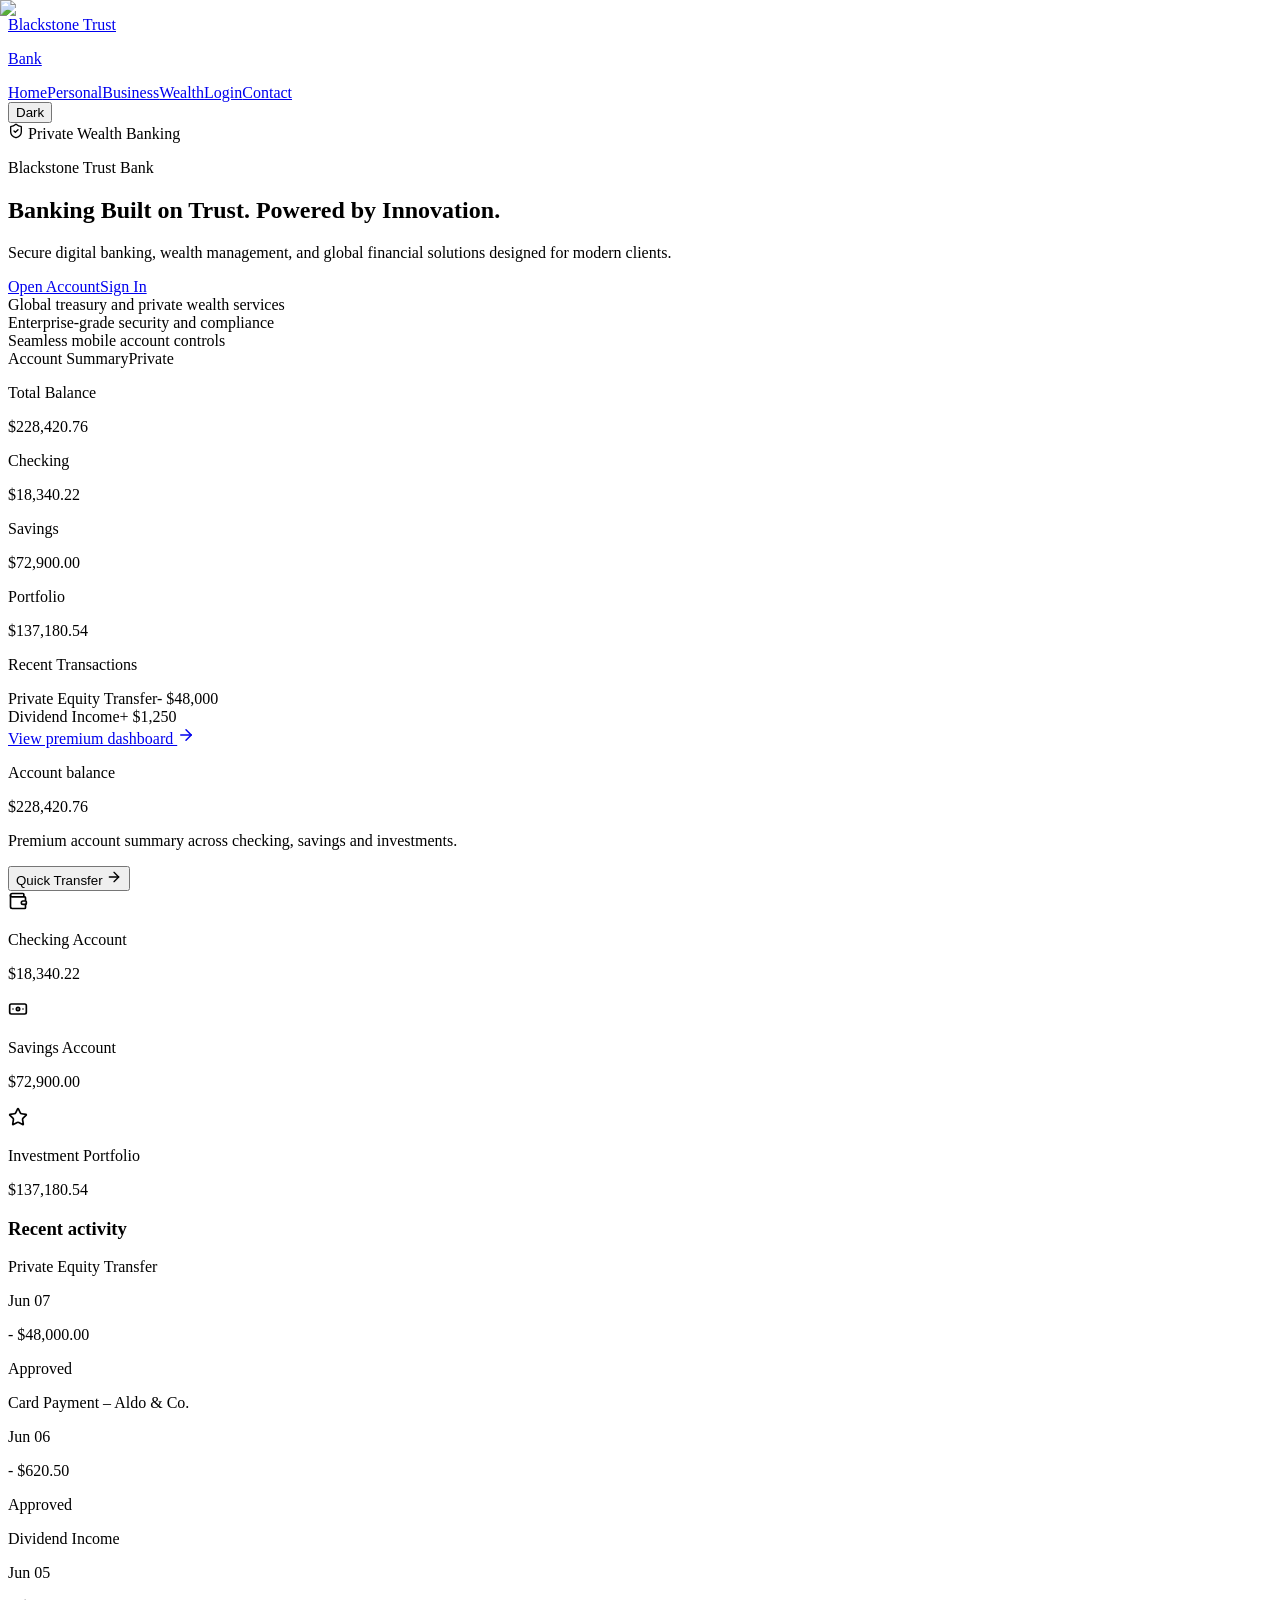
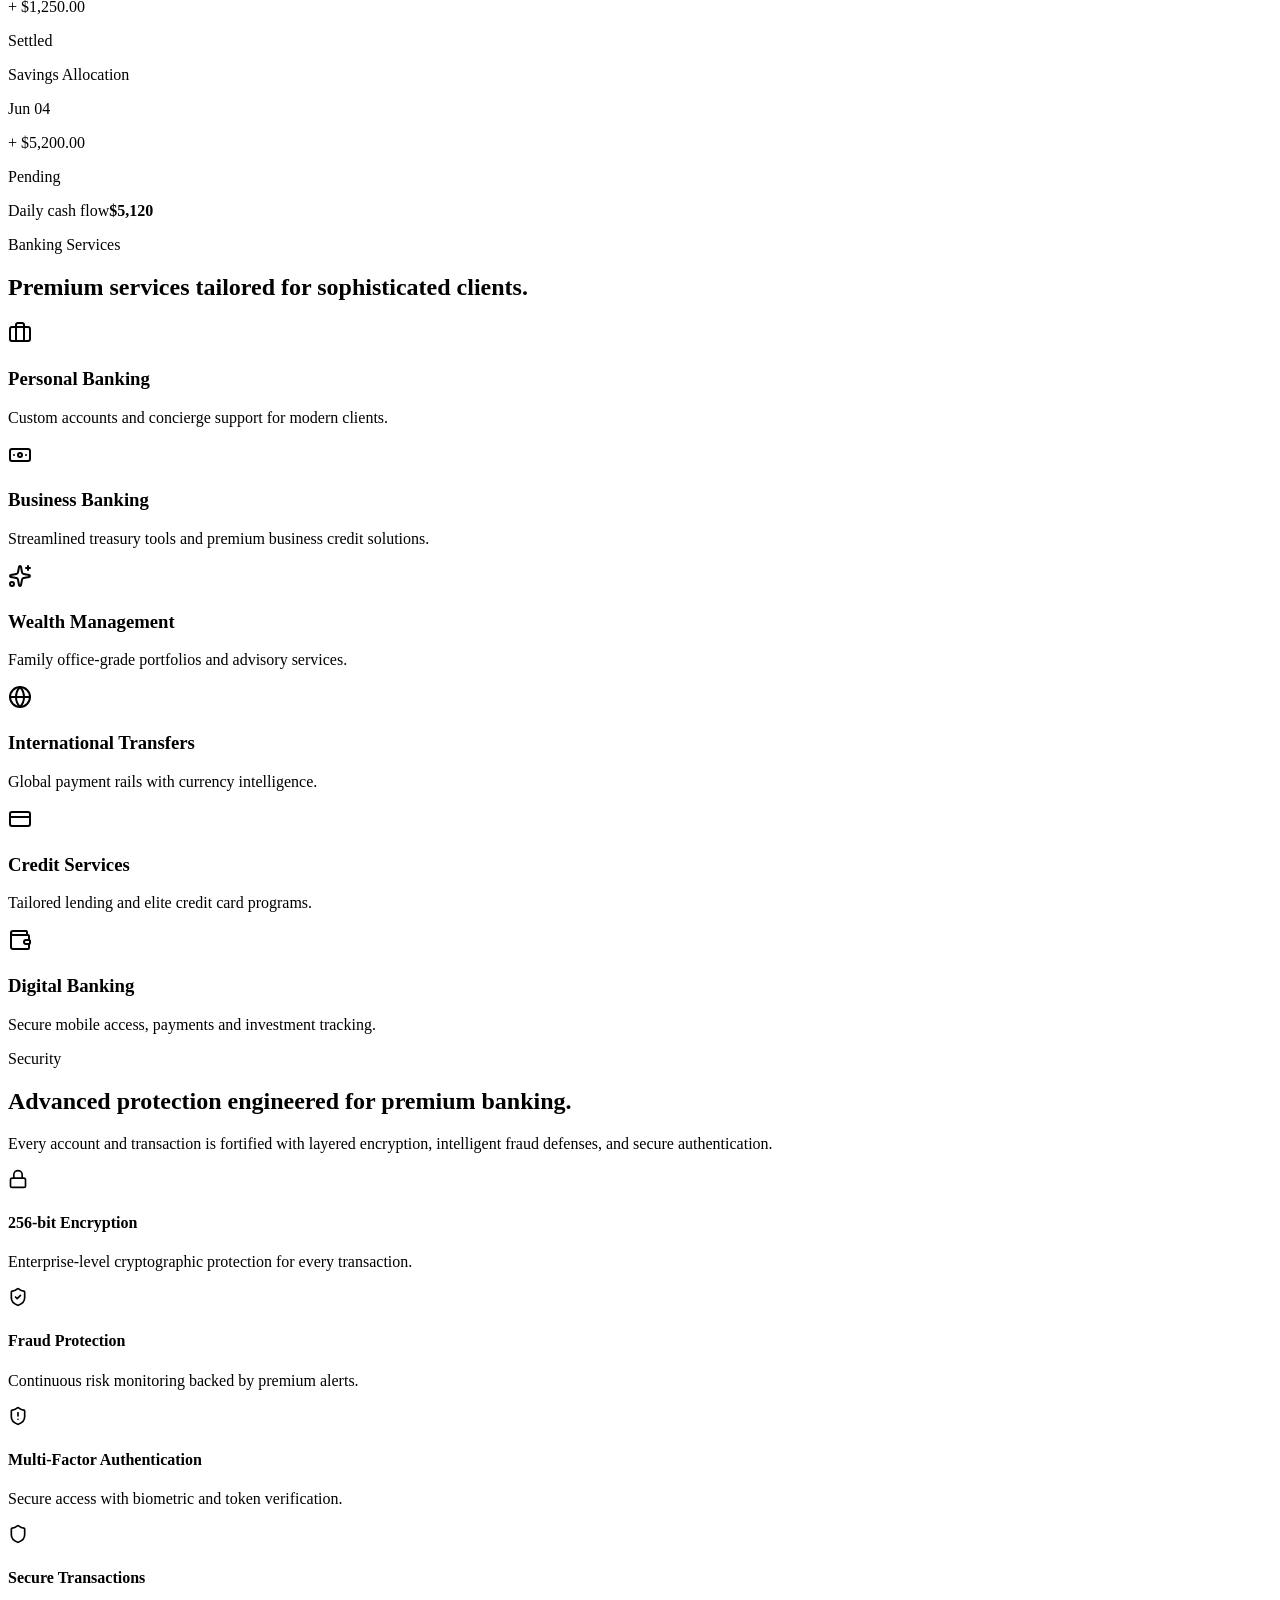
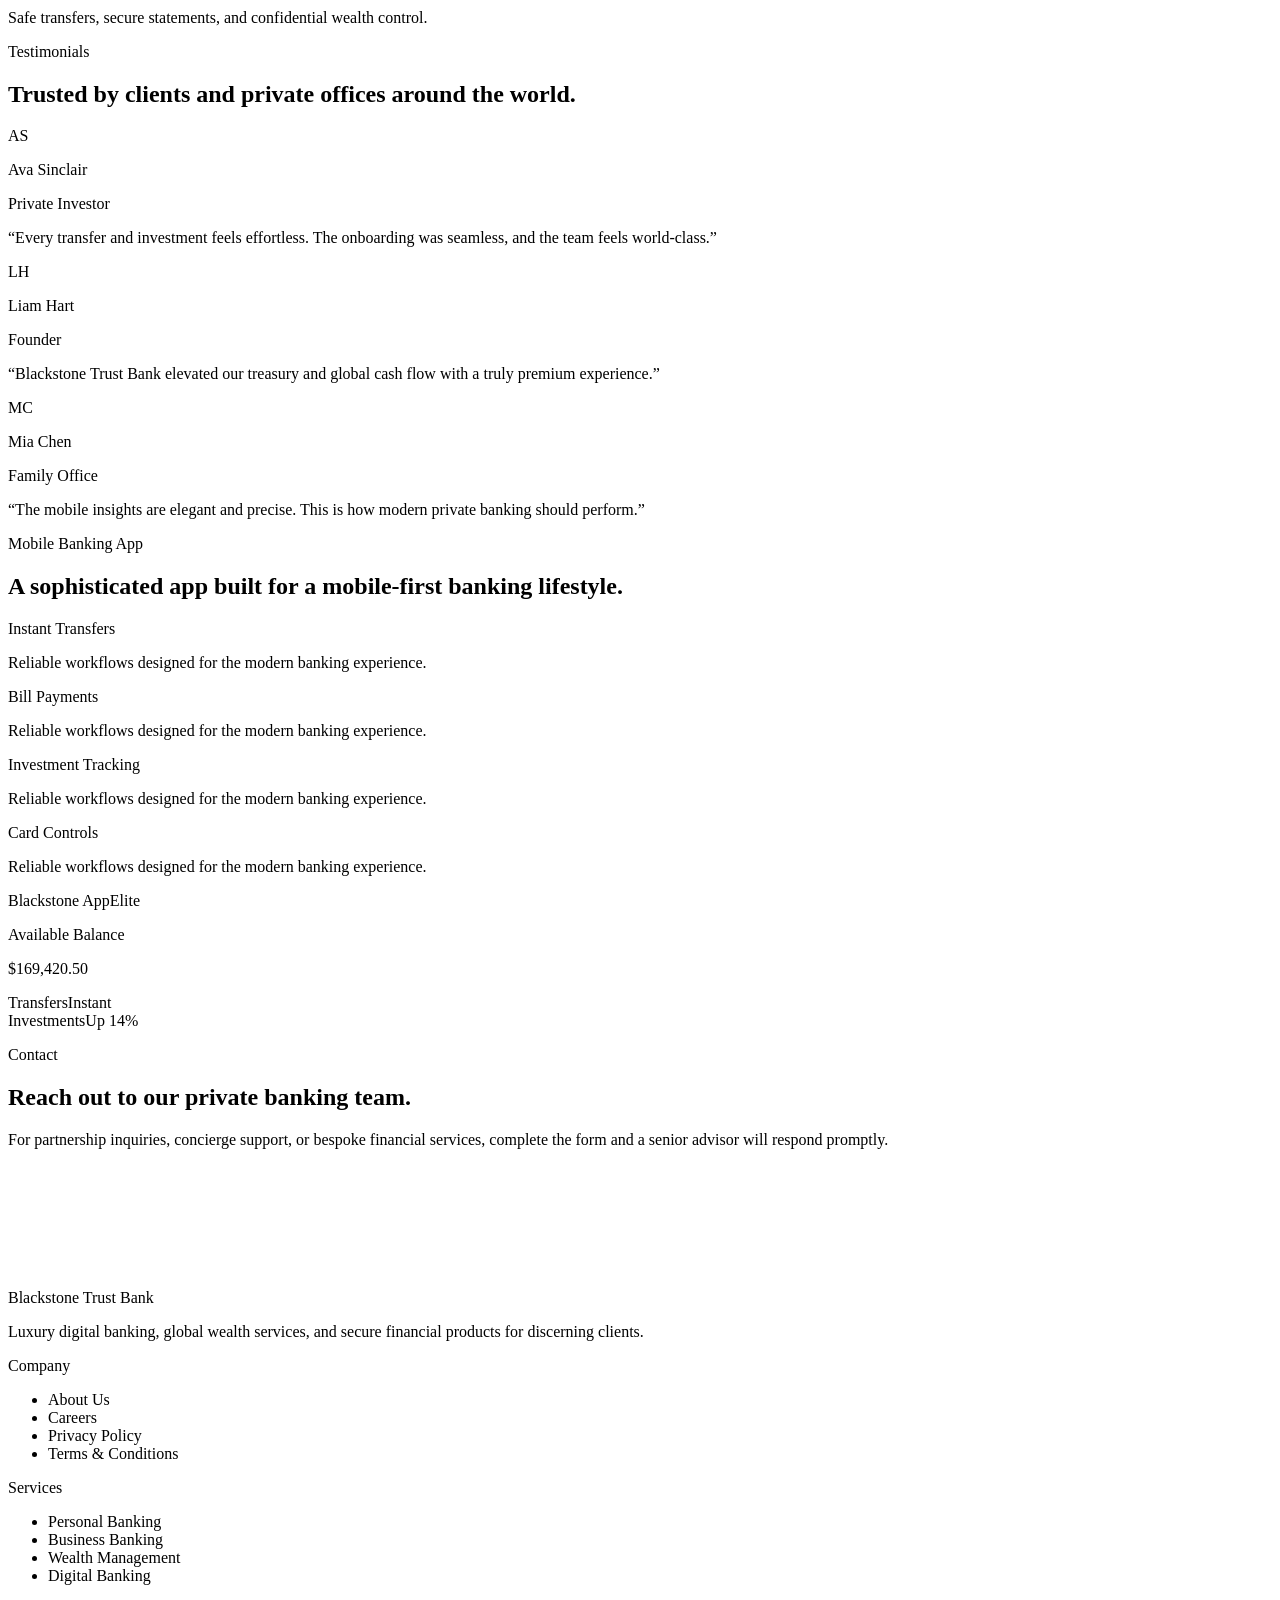
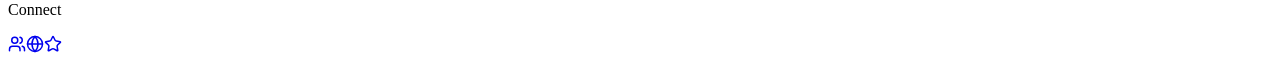
==== commit e8a988b5: "Fix asset paths to use absolute /blackstonebank/ URLs" ====
--- a/index.html
+++ b/index.html
@@ -1,3 +1,3 @@
-<!DOCTYPE html><html lang="en"><head><meta charSet="utf-8"/><meta name="viewport" content="width=device-width, initial-scale=1"/><link rel="stylesheet" href="./_next/static/css/76909962c18b663c.css" data-precedence="next"/><link rel="preload" as="script" fetchPriority="low" href="./_next/static/chunks/webpack-cb86a99cd2f791d1.js"/><script src="./_next/static/chunks/fd9d1056-4a917af64af6b262.js" async=""></script><script src="./_next/static/chunks/23-5c6c282c41e2ed3f.js" async=""></script><script src="./_next/static/chunks/main-app-ae50b3546ae7ea64.js" async=""></script><script src="./_next/static/chunks/650-d2e5e155c7ae9b1c.js" async=""></script><script src="./_next/static/chunks/729-4b1b83ea2ed9cfb1.js" async=""></script><script src="./_next/static/chunks/app/page-5df90140bb4bf65f.js" async=""></script><title>Blackstone Trust Bank</title><meta name="description" content="Premium mobile-first banking for modern clients."/><script src="./_next/static/chunks/polyfills-78c92fac7aa8fdd8.js" noModule=""></script>	<base href="/blackstonebank/">
-</head><body><main class="min-h-screen text-white"><header class="sticky top-0 z-40 border-b border-white/10 backdrop-blur-xl bg-blackstone/80"><div class="container flex flex-wrap items-center justify-between gap-4 py-5"><a class="flex items-center gap-3" href="./"><div class="relative h-12 w-12 overflow-hidden rounded-2xl border border-white/15 bg-white/5"><img alt="Blackstone Trust Bank" loading="lazy" decoding="async" data-nimg="fill" class="object-cover" style="position:absolute;height:100%;width:100%;left:0;top:0;right:0;bottom:0;color:transparent" sizes="100vw" srcSet="./_next/image?url=%2Flogo.jpg&amp;w=640&amp;q=75 640w, ./_next/image?url=%2Flogo.jpg&amp;w=750&amp;q=75 750w, ./_next/image?url=%2Flogo.jpg&amp;w=828&amp;q=75 828w, ./_next/image?url=%2Flogo.jpg&amp;w=1080&amp;q=75 1080w, ./_next/image?url=%2Flogo.jpg&amp;w=1200&amp;q=75 1200w, ./_next/image?url=%2Flogo.jpg&amp;w=1920&amp;q=75 1920w, ./_next/image?url=%2Flogo.jpg&amp;w=2048&amp;q=75 2048w, ./_next/image?url=%2Flogo.jpg&amp;w=3840&amp;q=75 3840w" src="./_next/image?url=%2Flogo.jpg&amp;w=3840&amp;q=75"/></div><div><p class="text-sm uppercase tracking-[0.35em] text-white/60">Blackstone Trust</p><p class="font-semibold text-xl tracking-tight text-white">Bank</p></div></a><div class="flex items-center gap-3"><nav class="hidden items-center gap-4 text-sm text-white/70 md:flex"><a class="transition hover:text-gold" href="./">Home</a><a class="transition hover:text-gold" href="./personal-banking">Personal</a><a class="transition hover:text-gold" href="./business-banking">Business</a><a class="transition hover:text-gold" href="./wealth-management">Wealth</a><a class="transition hover:text-gold" href="./online-banking-login">Login</a><a class="transition hover:text-gold" href="./contact-us">Contact</a></nav><button type="button" aria-label="Toggle theme" class="inline-flex h-11 items-center justify-center rounded-full border border-white/10 bg-white/5 px-4 text-sm text-white transition hover:border-gold hover:text-gold">Dark</button></div></div></header><section class="container relative overflow-hidden py-20"><div class="absolute inset-x-0 top-0 h-96 bg-hero-glow opacity-90 blur-3xl"></div><div class="relative grid gap-10 lg:grid-cols-[0.95fr_0.9fr] lg:items-center"><div class="space-y-8"><div class="inline-flex items-center gap-2 rounded-full border border-white/10 bg-white/5 px-4 py-2 text-sm text-gold"><svg xmlns="http://www.w3.org/2000/svg" width="16" height="16" viewBox="0 0 24 24" fill="none" stroke="currentColor" stroke-width="2" stroke-linecap="round" stroke-linejoin="round" class="lucide lucide-shield-check" aria-hidden="true"><path d="M20 13c0 5-3.5 7.5-7.66 8.95a1 1 0 0 1-.67-.01C7.5 20.5 4 18 4 13V6a1 1 0 0 1 1-1c2 0 4.5-1.2 6.24-2.72a1.17 1.17 0 0 1 1.52 0C14.51 3.81 17 5 19 5a1 1 0 0 1 1 1z"></path><path d="m9 12 2 2 4-4"></path></svg> Private Wealth Banking</div><div class="space-y-6"><p class="text-base uppercase tracking-[0.45em] text-white/50">Blackstone Trust Bank</p><h1 class="text-5xl font-semibold leading-[1.02] text-white sm:text-6xl">Banking Built on Trust. Powered by Innovation.</h1><p class="max-w-2xl text-lg leading-8 text-white/70">Secure digital banking, wealth management, and global financial solutions designed for modern clients.</p></div><div class="flex flex-col gap-4 sm:flex-row"><a class="inline-flex items-center justify-center rounded-full bg-gold px-8 py-4 text-sm font-semibold text-black shadow-xl shadow-gold/15 transition hover:brightness-95" href="./online-banking-login">Open Account</a><a class="inline-flex items-center justify-center rounded-full border border-white/10 bg-white/5 px-8 py-4 text-sm font-semibold text-white transition hover:border-gold hover:text-gold" href="./online-banking-login">Sign In</a></div><div class="grid gap-4 sm:grid-cols-2 xl:grid-cols-3"><div class="glass-card rounded-3xl border-white/10 p-5 text-sm text-white/70">Global treasury and private wealth services</div><div class="glass-card rounded-3xl border-white/10 p-5 text-sm text-white/70">Enterprise-grade security and compliance</div><div class="glass-card rounded-3xl border-white/10 p-5 text-sm text-white/70">Seamless mobile account controls</div></div></div><div class="rounded-[48px] border border-white/10 bg-blackstone/80 p-8 shadow-glass backdrop-blur-xl"><div class="rounded-4xl border border-white/10 bg-blackstone/90 p-6 text-white shadow-inner shadow-black/20"><div class="flex items-center justify-between text-sm text-white/60"><span>Account Summary</span><span class="rounded-full bg-gold/10 px-3 py-1 text-gold">Private</span></div><div class="mt-8 space-y-6"><div class="rounded-[32px] bg-white/5 p-5"><p class="text-sm uppercase tracking-[0.35em] text-white/50">Total Balance</p><p class="mt-4 text-4xl font-semibold text-white">$228,420.76</p></div><div class="grid gap-4"><div class="rounded-[32px] bg-blackstone/70 p-5"><p class="text-sm text-white/60">Checking</p><p class="mt-3 text-xl font-semibold text-white">$18,340.22</p></div><div class="rounded-[32px] bg-blackstone/70 p-5"><p class="text-sm text-white/60">Savings</p><p class="mt-3 text-xl font-semibold text-white">$72,900.00</p></div><div class="rounded-[32px] bg-blackstone/70 p-5"><p class="text-sm text-white/60">Portfolio</p><p class="mt-3 text-xl font-semibold text-white">$137,180.54</p></div></div><div class="rounded-[32px] bg-white/5 p-5 text-sm text-white/70"><p class="text-white/80">Recent Transactions</p><div class="mt-4 space-y-3"><div class="flex items-center justify-between"><span>Private Equity Transfer</span><span class="font-semibold text-white">- $48,000</span></div><div class="flex items-center justify-between"><span>Dividend Income</span><span class="font-semibold text-white">+ $1,250</span></div></div></div></div><a class="mt-8 inline-flex w-full items-center justify-center gap-2 rounded-full bg-gold px-6 py-4 text-sm font-semibold text-black transition hover:brightness-95" href="./online-banking-login">View premium dashboard <svg xmlns="http://www.w3.org/2000/svg" width="18" height="18" viewBox="0 0 24 24" fill="none" stroke="currentColor" stroke-width="2" stroke-linecap="round" stroke-linejoin="round" class="lucide lucide-arrow-right" aria-hidden="true"><path d="M5 12h14"></path><path d="m12 5 7 7-7 7"></path></svg></a></div></div></div></section><section class="container relative overflow-hidden py-16"><div class="absolute inset-x-0 top-0 h-96 bg-hero-glow opacity-80 blur-3xl"></div><div class="relative grid gap-8 lg:grid-cols-[1.2fr_0.8fr]"><div class="glass-card p-8"><div class="flex flex-col gap-6 sm:flex-row sm:items-end sm:justify-between"><div><p class="text-sm uppercase tracking-[0.35em] text-gold">Account balance</p><p class="mt-3 text-5xl font-semibold text-white">$228,420.76</p><p class="text-sm text-white/60">Premium account summary across checking, savings and investments.</p></div><button class="inline-flex items-center gap-2 rounded-full bg-gold px-6 py-3 text-sm font-semibold text-black transition hover:brightness-95">Quick Transfer <svg xmlns="http://www.w3.org/2000/svg" width="16" height="16" viewBox="0 0 24 24" fill="none" stroke="currentColor" stroke-width="2" stroke-linecap="round" stroke-linejoin="round" class="lucide lucide-arrow-right" aria-hidden="true"><path d="M5 12h14"></path><path d="m12 5 7 7-7 7"></path></svg></button></div><div class="mt-10 grid gap-4 md:grid-cols-3"><div class="rounded-3xl border border-white/10 bg-blackstone/70 p-6 shadow-xl"><div class="inline-flex h-12 w-12 items-center justify-center rounded-3xl bg-gradient-to-br from-gold-400 to-amber-500 text-white"><svg xmlns="http://www.w3.org/2000/svg" width="20" height="20" viewBox="0 0 24 24" fill="none" stroke="currentColor" stroke-width="2" stroke-linecap="round" stroke-linejoin="round" class="lucide lucide-wallet" aria-hidden="true"><path d="M19 7V4a1 1 0 0 0-1-1H5a2 2 0 0 0 0 4h15a1 1 0 0 1 1 1v4h-3a2 2 0 0 0 0 4h3a1 1 0 0 0 1-1v-2a1 1 0 0 0-1-1"></path><path d="M3 5v14a2 2 0 0 0 2 2h15a1 1 0 0 0 1-1v-4"></path></svg></div><p class="mt-5 text-sm uppercase tracking-[0.3em] text-white/60">Checking Account</p><p class="mt-4 text-2xl font-semibold text-white">$18,340.22</p></div><div class="rounded-3xl border border-white/10 bg-blackstone/70 p-6 shadow-xl"><div class="inline-flex h-12 w-12 items-center justify-center rounded-3xl bg-gradient-to-br from-slate-700 to-slate-900 text-white"><svg xmlns="http://www.w3.org/2000/svg" width="20" height="20" viewBox="0 0 24 24" fill="none" stroke="currentColor" stroke-width="2" stroke-linecap="round" stroke-linejoin="round" class="lucide lucide-banknote" aria-hidden="true"><rect width="20" height="12" x="2" y="6" rx="2"></rect><circle cx="12" cy="12" r="2"></circle><path d="M6 12h.01M18 12h.01"></path></svg></div><p class="mt-5 text-sm uppercase tracking-[0.3em] text-white/60">Savings Account</p><p class="mt-4 text-2xl font-semibold text-white">$72,900.00</p></div><div class="rounded-3xl border border-white/10 bg-blackstone/70 p-6 shadow-xl"><div class="inline-flex h-12 w-12 items-center justify-center rounded-3xl bg-gradient-to-br from-indigo-500 to-violet-500 text-white"><svg xmlns="http://www.w3.org/2000/svg" width="20" height="20" viewBox="0 0 24 24" fill="none" stroke="currentColor" stroke-width="2" stroke-linecap="round" stroke-linejoin="round" class="lucide lucide-star" aria-hidden="true"><path d="M11.525 2.295a.53.53 0 0 1 .95 0l2.31 4.679a2.123 2.123 0 0 0 1.595 1.16l5.166.756a.53.53 0 0 1 .294.904l-3.736 3.638a2.123 2.123 0 0 0-.611 1.878l.882 5.14a.53.53 0 0 1-.771.56l-4.618-2.428a2.122 2.122 0 0 0-1.973 0L6.396 21.01a.53.53 0 0 1-.77-.56l.881-5.139a2.122 2.122 0 0 0-.611-1.879L2.16 9.795a.53.53 0 0 1 .294-.906l5.165-.755a2.122 2.122 0 0 0 1.597-1.16z"></path></svg></div><p class="mt-5 text-sm uppercase tracking-[0.3em] text-white/60">Investment Portfolio</p><p class="mt-4 text-2xl font-semibold text-white">$137,180.54</p></div></div></div><div class="glass-card p-8"><h3 class="text-xl font-semibold text-white">Recent activity</h3><div class="mt-6 space-y-4"><div class="rounded-3xl border border-white/10 bg-blackstone/50 p-4 text-sm text-white/75"><div class="flex items-center justify-between gap-3"><div><p class="font-medium text-white">Private Equity Transfer</p><p class="text-xs text-white/50">Jun 07</p></div><p class="text-right font-semibold text-white">- $48,000.00</p></div><p class="mt-2 text-xs uppercase tracking-[0.3em] text-gold">Approved</p></div><div class="rounded-3xl border border-white/10 bg-blackstone/50 p-4 text-sm text-white/75"><div class="flex items-center justify-between gap-3"><div><p class="font-medium text-white">Card Payment – Aldo &amp; Co.</p><p class="text-xs text-white/50">Jun 06</p></div><p class="text-right font-semibold text-white">- $620.50</p></div><p class="mt-2 text-xs uppercase tracking-[0.3em] text-gold">Approved</p></div><div class="rounded-3xl border border-white/10 bg-blackstone/50 p-4 text-sm text-white/75"><div class="flex items-center justify-between gap-3"><div><p class="font-medium text-white">Dividend Income</p><p class="text-xs text-white/50">Jun 05</p></div><p class="text-right font-semibold text-white">+ $1,250.00</p></div><p class="mt-2 text-xs uppercase tracking-[0.3em] text-gold">Settled</p></div><div class="rounded-3xl border border-white/10 bg-blackstone/50 p-4 text-sm text-white/75"><div class="flex items-center justify-between gap-3"><div><p class="font-medium text-white">Savings Allocation</p><p class="text-xs text-white/50">Jun 04</p></div><p class="text-right font-semibold text-white">+ $5,200.00</p></div><p class="mt-2 text-xs uppercase tracking-[0.3em] text-gold">Pending</p></div></div><div class="mt-8 rounded-3xl border border-white/10 bg-blackstone/60 p-6"><div class="flex items-center justify-between text-sm text-white/60"><span>Daily cash flow</span><strong class="text-white">$5,120</strong></div><div class="mt-4 flex h-2 overflow-hidden rounded-full bg-white/5"><span style="width:30%" class="mr-1 block rounded-full bg-gradient-to-r from-gold to-white/70"></span><span style="width:55%" class="mr-1 block rounded-full bg-gradient-to-r from-gold to-white/70"></span><span style="width:80%" class="mr-1 block rounded-full bg-gradient-to-r from-gold to-white/70"></span><span style="width:60%" class="mr-1 block rounded-full bg-gradient-to-r from-gold to-white/70"></span><span style="width:95%" class="mr-1 block rounded-full bg-gradient-to-r from-gold to-white/70"></span><span style="width:40%" class="mr-1 block rounded-full bg-gradient-to-r from-gold to-white/70"></span></div></div></div></div></section><section class="container py-16"><div class="max-w-3xl space-y-3"><p class="text-sm uppercase tracking-[0.4em] text-gold">Banking Services</p><h2 class="text-3xl font-semibold tracking-tight text-white sm:text-4xl">Premium services tailored for sophisticated clients.</h2></div><div class="mt-10 grid gap-6 sm:grid-cols-2 xl:grid-cols-3"><article class="glass-card p-8 transition-transform duration-300"><div class="inline-flex h-14 w-14 items-center justify-center rounded-3xl bg-gold/15 text-gold shadow-lg shadow-gold/10"><svg xmlns="http://www.w3.org/2000/svg" width="24" height="24" viewBox="0 0 24 24" fill="none" stroke="currentColor" stroke-width="2" stroke-linecap="round" stroke-linejoin="round" class="lucide lucide-briefcase" aria-hidden="true"><path d="M16 20V4a2 2 0 0 0-2-2h-4a2 2 0 0 0-2 2v16"></path><rect width="20" height="14" x="2" y="6" rx="2"></rect></svg></div><h3 class="mt-6 text-xl font-semibold text-white">Personal Banking</h3><p class="mt-4 leading-7 text-white/70">Custom accounts and concierge support for modern clients.</p></article><article class="glass-card p-8 transition-transform duration-300"><div class="inline-flex h-14 w-14 items-center justify-center rounded-3xl bg-gold/15 text-gold shadow-lg shadow-gold/10"><svg xmlns="http://www.w3.org/2000/svg" width="24" height="24" viewBox="0 0 24 24" fill="none" stroke="currentColor" stroke-width="2" stroke-linecap="round" stroke-linejoin="round" class="lucide lucide-banknote" aria-hidden="true"><rect width="20" height="12" x="2" y="6" rx="2"></rect><circle cx="12" cy="12" r="2"></circle><path d="M6 12h.01M18 12h.01"></path></svg></div><h3 class="mt-6 text-xl font-semibold text-white">Business Banking</h3><p class="mt-4 leading-7 text-white/70">Streamlined treasury tools and premium business credit solutions.</p></article><article class="glass-card p-8 transition-transform duration-300"><div class="inline-flex h-14 w-14 items-center justify-center rounded-3xl bg-gold/15 text-gold shadow-lg shadow-gold/10"><svg xmlns="http://www.w3.org/2000/svg" width="24" height="24" viewBox="0 0 24 24" fill="none" stroke="currentColor" stroke-width="2" stroke-linecap="round" stroke-linejoin="round" class="lucide lucide-sparkles" aria-hidden="true"><path d="M11.017 2.814a1 1 0 0 1 1.966 0l1.051 5.558a2 2 0 0 0 1.594 1.594l5.558 1.051a1 1 0 0 1 0 1.966l-5.558 1.051a2 2 0 0 0-1.594 1.594l-1.051 5.558a1 1 0 0 1-1.966 0l-1.051-5.558a2 2 0 0 0-1.594-1.594l-5.558-1.051a1 1 0 0 1 0-1.966l5.558-1.051a2 2 0 0 0 1.594-1.594z"></path><path d="M20 2v4"></path><path d="M22 4h-4"></path><circle cx="4" cy="20" r="2"></circle></svg></div><h3 class="mt-6 text-xl font-semibold text-white">Wealth Management</h3><p class="mt-4 leading-7 text-white/70">Family office-grade portfolios and advisory services.</p></article><article class="glass-card p-8 transition-transform duration-300"><div class="inline-flex h-14 w-14 items-center justify-center rounded-3xl bg-gold/15 text-gold shadow-lg shadow-gold/10"><svg xmlns="http://www.w3.org/2000/svg" width="24" height="24" viewBox="0 0 24 24" fill="none" stroke="currentColor" stroke-width="2" stroke-linecap="round" stroke-linejoin="round" class="lucide lucide-globe" aria-hidden="true"><circle cx="12" cy="12" r="10"></circle><path d="M12 2a14.5 14.5 0 0 0 0 20 14.5 14.5 0 0 0 0-20"></path><path d="M2 12h20"></path></svg></div><h3 class="mt-6 text-xl font-semibold text-white">International Transfers</h3><p class="mt-4 leading-7 text-white/70">Global payment rails with currency intelligence.</p></article><article class="glass-card p-8 transition-transform duration-300"><div class="inline-flex h-14 w-14 items-center justify-center rounded-3xl bg-gold/15 text-gold shadow-lg shadow-gold/10"><svg xmlns="http://www.w3.org/2000/svg" width="24" height="24" viewBox="0 0 24 24" fill="none" stroke="currentColor" stroke-width="2" stroke-linecap="round" stroke-linejoin="round" class="lucide lucide-credit-card" aria-hidden="true"><rect width="20" height="14" x="2" y="5" rx="2"></rect><line x1="2" x2="22" y1="10" y2="10"></line></svg></div><h3 class="mt-6 text-xl font-semibold text-white">Credit Services</h3><p class="mt-4 leading-7 text-white/70">Tailored lending and elite credit card programs.</p></article><article class="glass-card p-8 transition-transform duration-300"><div class="inline-flex h-14 w-14 items-center justify-center rounded-3xl bg-gold/15 text-gold shadow-lg shadow-gold/10"><svg xmlns="http://www.w3.org/2000/svg" width="24" height="24" viewBox="0 0 24 24" fill="none" stroke="currentColor" stroke-width="2" stroke-linecap="round" stroke-linejoin="round" class="lucide lucide-wallet" aria-hidden="true"><path d="M19 7V4a1 1 0 0 0-1-1H5a2 2 0 0 0 0 4h15a1 1 0 0 1 1 1v4h-3a2 2 0 0 0 0 4h3a1 1 0 0 0 1-1v-2a1 1 0 0 0-1-1"></path><path d="M3 5v14a2 2 0 0 0 2 2h15a1 1 0 0 0 1-1v-4"></path></svg></div><h3 class="mt-6 text-xl font-semibold text-white">Digital Banking</h3><p class="mt-4 leading-7 text-white/70">Secure mobile access, payments and investment tracking.</p></article></div></section><section class="container py-16"><div class="grid gap-10 lg:grid-cols-[0.9fr_1.1fr]"><div class="glass-panel p-8"><div class="max-w-3xl space-y-3"><p class="text-sm uppercase tracking-[0.4em] text-gold">Security</p><h2 class="text-3xl font-semibold tracking-tight text-white sm:text-4xl">Advanced protection engineered for premium banking.</h2></div><p class="mt-5 max-w-xl text-white/70">Every account and transaction is fortified with layered encryption, intelligent fraud defenses, and secure authentication.</p></div><div class="grid gap-6 sm:grid-cols-2"><div class="glass-card p-7"><div class="inline-flex h-12 w-12 items-center justify-center rounded-3xl bg-white/10 text-gold"><svg xmlns="http://www.w3.org/2000/svg" width="20" height="20" viewBox="0 0 24 24" fill="none" stroke="currentColor" stroke-width="2" stroke-linecap="round" stroke-linejoin="round" class="lucide lucide-lock" aria-hidden="true"><rect width="18" height="11" x="3" y="11" rx="2" ry="2"></rect><path d="M7 11V7a5 5 0 0 1 10 0v4"></path></svg></div><h4 class="mt-5 text-lg font-semibold text-white">256-bit Encryption</h4><p class="mt-3 text-sm leading-7 text-white/70">Enterprise-level cryptographic protection for every transaction.</p></div><div class="glass-card p-7"><div class="inline-flex h-12 w-12 items-center justify-center rounded-3xl bg-white/10 text-gold"><svg xmlns="http://www.w3.org/2000/svg" width="20" height="20" viewBox="0 0 24 24" fill="none" stroke="currentColor" stroke-width="2" stroke-linecap="round" stroke-linejoin="round" class="lucide lucide-shield-check" aria-hidden="true"><path d="M20 13c0 5-3.5 7.5-7.66 8.95a1 1 0 0 1-.67-.01C7.5 20.5 4 18 4 13V6a1 1 0 0 1 1-1c2 0 4.5-1.2 6.24-2.72a1.17 1.17 0 0 1 1.52 0C14.51 3.81 17 5 19 5a1 1 0 0 1 1 1z"></path><path d="m9 12 2 2 4-4"></path></svg></div><h4 class="mt-5 text-lg font-semibold text-white">Fraud Protection</h4><p class="mt-3 text-sm leading-7 text-white/70">Continuous risk monitoring backed by premium alerts.</p></div><div class="glass-card p-7"><div class="inline-flex h-12 w-12 items-center justify-center rounded-3xl bg-white/10 text-gold"><svg xmlns="http://www.w3.org/2000/svg" width="20" height="20" viewBox="0 0 24 24" fill="none" stroke="currentColor" stroke-width="2" stroke-linecap="round" stroke-linejoin="round" class="lucide lucide-shield-alert" aria-hidden="true"><path d="M20 13c0 5-3.5 7.5-7.66 8.95a1 1 0 0 1-.67-.01C7.5 20.5 4 18 4 13V6a1 1 0 0 1 1-1c2 0 4.5-1.2 6.24-2.72a1.17 1.17 0 0 1 1.52 0C14.51 3.81 17 5 19 5a1 1 0 0 1 1 1z"></path><path d="M12 8v4"></path><path d="M12 16h.01"></path></svg></div><h4 class="mt-5 text-lg font-semibold text-white">Multi-Factor Authentication</h4><p class="mt-3 text-sm leading-7 text-white/70">Secure access with biometric and token verification.</p></div><div class="glass-card p-7"><div class="inline-flex h-12 w-12 items-center justify-center rounded-3xl bg-white/10 text-gold"><svg xmlns="http://www.w3.org/2000/svg" width="20" height="20" viewBox="0 0 24 24" fill="none" stroke="currentColor" stroke-width="2" stroke-linecap="round" stroke-linejoin="round" class="lucide lucide-shield" aria-hidden="true"><path d="M20 13c0 5-3.5 7.5-7.66 8.95a1 1 0 0 1-.67-.01C7.5 20.5 4 18 4 13V6a1 1 0 0 1 1-1c2 0 4.5-1.2 6.24-2.72a1.17 1.17 0 0 1 1.52 0C14.51 3.81 17 5 19 5a1 1 0 0 1 1 1z"></path></svg></div><h4 class="mt-5 text-lg font-semibold text-white">Secure Transactions</h4><p class="mt-3 text-sm leading-7 text-white/70">Safe transfers, secure statements, and confidential wealth control.</p></div></div></div></section><section class="container py-16"><div class="max-w-3xl space-y-3"><p class="text-sm uppercase tracking-[0.4em] text-gold">Testimonials</p><h2 class="text-3xl font-semibold tracking-tight text-white sm:text-4xl">Trusted by clients and private offices around the world.</h2></div><div class="mt-10 grid gap-6 md:grid-cols-3"><div class="glass-card p-8"><div class="flex items-center gap-4"><div class="flex h-14 w-14 items-center justify-center rounded-full border border-white/10 bg-gold/10 text-lg font-semibold uppercase text-gold">AS</div><div><p class="font-semibold text-white">Ava Sinclair</p><p class="text-sm text-white/60">Private Investor</p></div></div><p class="mt-6 text-white/70">“<!-- -->Every transfer and investment feels effortless. The onboarding was seamless, and the team feels world-class.<!-- -->”</p></div><div class="glass-card p-8"><div class="flex items-center gap-4"><div class="flex h-14 w-14 items-center justify-center rounded-full border border-white/10 bg-gold/10 text-lg font-semibold uppercase text-gold">LH</div><div><p class="font-semibold text-white">Liam Hart</p><p class="text-sm text-white/60">Founder</p></div></div><p class="mt-6 text-white/70">“<!-- -->Blackstone Trust Bank elevated our treasury and global cash flow with a truly premium experience.<!-- -->”</p></div><div class="glass-card p-8"><div class="flex items-center gap-4"><div class="flex h-14 w-14 items-center justify-center rounded-full border border-white/10 bg-gold/10 text-lg font-semibold uppercase text-gold">MC</div><div><p class="font-semibold text-white">Mia Chen</p><p class="text-sm text-white/60">Family Office</p></div></div><p class="mt-6 text-white/70">“<!-- -->The mobile insights are elegant and precise. This is how modern private banking should perform.<!-- -->”</p></div></div></section><section class="container py-16"><div class="grid gap-12 items-center lg:grid-cols-[0.9fr_1.1fr]"><div><div class="max-w-3xl space-y-3"><p class="text-sm uppercase tracking-[0.4em] text-gold">Mobile Banking App</p><h2 class="text-3xl font-semibold tracking-tight text-white sm:text-4xl">A sophisticated app built for a mobile-first banking lifestyle.</h2></div><div class="mt-8 grid gap-4 sm:grid-cols-2"><div class="glass-card rounded-3xl p-6 text-white/80"><p class="font-semibold text-white">Instant Transfers</p><p class="mt-3 text-sm leading-7 text-white/60">Reliable workflows designed for the modern banking experience.</p></div><div class="glass-card rounded-3xl p-6 text-white/80"><p class="font-semibold text-white">Bill Payments</p><p class="mt-3 text-sm leading-7 text-white/60">Reliable workflows designed for the modern banking experience.</p></div><div class="glass-card rounded-3xl p-6 text-white/80"><p class="font-semibold text-white">Investment Tracking</p><p class="mt-3 text-sm leading-7 text-white/60">Reliable workflows designed for the modern banking experience.</p></div><div class="glass-card rounded-3xl p-6 text-white/80"><p class="font-semibold text-white">Card Controls</p><p class="mt-3 text-sm leading-7 text-white/60">Reliable workflows designed for the modern banking experience.</p></div></div></div><div class="relative mx-auto w-full max-w-[360px]"><div class="absolute inset-x-0 top-12 h-40 rounded-[48px] bg-gold/10 blur-3xl"></div><div class="relative overflow-hidden rounded-[48px] border border-white/10 bg-blackstone/90 p-6 shadow-glass"><div class="flex items-center justify-between"><span class="text-sm uppercase tracking-[0.35em] text-white/60">Blackstone App</span><span class="rounded-full bg-white/5 px-3 py-1 text-xs uppercase tracking-[0.35em] text-gold">Elite</span></div><div class="mt-8 space-y-6"><div class="rounded-[32px] bg-white/5 p-5"><p class="text-sm uppercase tracking-[0.35em] text-white/50">Available Balance</p><p class="mt-3 text-3xl font-semibold text-white">$169,420.50</p></div><div class="grid gap-4"><div class="rounded-[32px] bg-white/5 p-5"><div class="flex items-center justify-between text-white/70"><span>Transfers</span><span>Instant</span></div><div class="mt-4 h-2 rounded-full bg-white/10"><div class="h-full w-4/5 rounded-full bg-gold"></div></div></div><div class="rounded-[32px] bg-white/5 p-5"><div class="flex items-center justify-between text-white/70"><span>Investments</span><span>Up 14%</span></div><div class="mt-4 h-2 rounded-full bg-white/10"><div class="h-full w-3/4 rounded-full bg-gold"></div></div></div></div></div></div></div></div></section><section class="container py-16"><div class="grid gap-12 lg:grid-cols-[0.9fr_0.8fr]"><div class="glass-panel p-10"><div class="max-w-3xl space-y-3"><p class="text-sm uppercase tracking-[0.4em] text-gold">Contact</p><h2 class="text-3xl font-semibold tracking-tight text-white sm:text-4xl">Reach out to our private banking team.</h2></div><p class="mt-5 max-w-xl text-white/70">For partnership inquiries, concierge support, or bespoke financial services, complete the form and a senior advisor will respond promptly.</p></div><form class="glass-card rounded-[36px] p-8" style="opacity:0;transform:translateY(30px)"><div class="grid gap-6"><label class="space-y-3 text-sm text-white/80"><span class="font-medium text-white">Full Name</span><input type="text" class="w-full rounded-3xl border border-white/10 bg-blackstone/60 px-4 py-4 text-white outline-none transition focus:border-gold focus:ring-2 focus:ring-gold/20" placeholder="Full Name" name="name"/></label><label class="space-y-3 text-sm text-white/80"><span class="font-medium text-white">Email</span><input type="email" class="w-full rounded-3xl border border-white/10 bg-blackstone/60 px-4 py-4 text-white outline-none transition focus:border-gold focus:ring-2 focus:ring-gold/20" placeholder="Email" name="email"/></label><label class="space-y-3 text-sm text-white/80"><span class="font-medium text-white">Phone Number</span><input type="tel" class="w-full rounded-3xl border border-white/10 bg-blackstone/60 px-4 py-4 text-white outline-none transition focus:border-gold focus:ring-2 focus:ring-gold/20" placeholder="Phone Number" name="phone"/></label><label class="space-y-3 text-sm text-white/80"><span class="font-medium text-white">Message</span><textarea name="message" rows="5" class="w-full rounded-3xl border border-white/10 bg-blackstone/60 px-4 py-4 text-white outline-none transition focus:border-gold focus:ring-2 focus:ring-gold/20" placeholder="Tell us about your request"></textarea></label></div><button type="submit" class="mt-7 inline-flex items-center justify-center rounded-full bg-gold px-8 py-4 text-sm font-semibold text-black transition hover:brightness-95">Send Message</button></form></div></section><footer class="border-t border-white/10 bg-blackstone/80 py-14 text-sm text-white/60"><div class="container grid gap-10 md:grid-cols-3"><div><p class="mb-4 font-semibold text-white">Blackstone Trust Bank</p><p class="max-w-md leading-7 text-white/70">Luxury digital banking, global wealth services, and secure financial products for discerning clients.</p></div><div class="grid gap-4 sm:grid-cols-2"><div><p class="mb-3 font-semibold text-white">Company</p><ul class="space-y-2 text-white/60"><li>About Us</li><li>Careers</li><li>Privacy Policy</li><li>Terms &amp; Conditions</li></ul></div><div><p class="mb-3 font-semibold text-white">Services</p><ul class="space-y-2 text-white/60"><li>Personal Banking</li><li>Business Banking</li><li>Wealth Management</li><li>Digital Banking</li></ul></div></div><div><p class="mb-3 font-semibold text-white">Connect</p><div class="flex items-center gap-3 text-white/70"><a class="rounded-full border border-white/10 bg-white/5 p-3 transition hover:border-gold hover:text-gold" href="#"><svg xmlns="http://www.w3.org/2000/svg" width="18" height="18" viewBox="0 0 24 24" fill="none" stroke="currentColor" stroke-width="2" stroke-linecap="round" stroke-linejoin="round" class="lucide lucide-users" aria-hidden="true"><path d="M16 21v-2a4 4 0 0 0-4-4H6a4 4 0 0 0-4 4v2"></path><path d="M16 3.128a4 4 0 0 1 0 7.744"></path><path d="M22 21v-2a4 4 0 0 0-3-3.87"></path><circle cx="9" cy="7" r="4"></circle></svg></a><a class="rounded-full border border-white/10 bg-white/5 p-3 transition hover:border-gold hover:text-gold" href="#"><svg xmlns="http://www.w3.org/2000/svg" width="18" height="18" viewBox="0 0 24 24" fill="none" stroke="currentColor" stroke-width="2" stroke-linecap="round" stroke-linejoin="round" class="lucide lucide-globe" aria-hidden="true"><circle cx="12" cy="12" r="10"></circle><path d="M12 2a14.5 14.5 0 0 0 0 20 14.5 14.5 0 0 0 0-20"></path><path d="M2 12h20"></path></svg></a><a class="rounded-full border border-white/10 bg-white/5 p-3 transition hover:border-gold hover:text-gold" href="#"><svg xmlns="http://www.w3.org/2000/svg" width="18" height="18" viewBox="0 0 24 24" fill="none" stroke="currentColor" stroke-width="2" stroke-linecap="round" stroke-linejoin="round" class="lucide lucide-star" aria-hidden="true"><path d="M11.525 2.295a.53.53 0 0 1 .95 0l2.31 4.679a2.123 2.123 0 0 0 1.595 1.16l5.166.756a.53.53 0 0 1 .294.904l-3.736 3.638a2.123 2.123 0 0 0-.611 1.878l.882 5.14a.53.53 0 0 1-.771.56l-4.618-2.428a2.122 2.122 0 0 0-1.973 0L6.396 21.01a.53.53 0 0 1-.77-.56l.881-5.139a2.122 2.122 0 0 0-.611-1.879L2.16 9.795a.53.53 0 0 1 .294-.906l5.165-.755a2.122 2.122 0 0 0 1.597-1.16z"></path></svg></a></div></div></div></footer></main><script src="./_next/static/chunks/webpack-cb86a99cd2f791d1.js" async=""></script><script>(self.__next_f=self.__next_f||[]).push([0]);self.__next_f.push([2,null])</script><script>self.__next_f.push([1,"1:HL[\"./_next/static/css/76909962c18b663c.css\",\"style\"]\n"])</script><script>self.__next_f.push([1,"2:I[5751,[],\"\"]\n4:I[4729,[\"650\",\"static/chunks/650-d2e5e155c7ae9b1c.js\",\"729\",\"static/chunks/729-4b1b83ea2ed9cfb1.js\",\"931\",\"static/chunks/app/page-5df90140bb4bf65f.js\"],\"Navbar\"]\n5:I[231,[\"650\",\"static/chunks/650-d2e5e155c7ae9b1c.js\",\"729\",\"static/chunks/729-4b1b83ea2ed9cfb1.js\",\"931\",\"static/chunks/app/page-5df90140bb4bf65f.js\"],\"\"]\n6:I[4729,[\"650\",\"static/chunks/650-d2e5e155c7ae9b1c.js\",\"729\",\"static/chunks/729-4b1b83ea2ed9cfb1.js\",\"931\",\"static/chunks/app/page-5df90140bb4bf65f.js\"],\"AccountDashboard\"]\n7:I[4729,[\"650\",\"static/chunks/650-d2e5e155c7ae9b1c.js\",\"729\",\"static/chunks/729-4b1b83ea2ed9cfb1.js\",\"931\",\"static/chunks/app/page-5df90140bb4bf65f.js\"],\"ServicesSection\"]\n8:I[4729,[\"650\",\"static/chunks/650-d2e5e155c7ae9b1c.js\",\"729\",\"static/chunks/729-4b1b83ea2ed9cfb1.js\",\"931\",\"static/chunks/app/page-5df90140bb4bf65f.js\"],\"SecuritySection\"]\n9:I[4729,[\"650\",\"static/chunks/650-d2e5e155c7ae9b1c.js\",\"729\",\"static/chunks/729-4b1b83ea2ed9cfb1.js\",\"931\",\"static/chunks/app/page-5df90140bb4bf65f.js\"],\"Testimonials\"]\na:I[4729,[\"650\",\"static/chunks/650-d2e5e155c7ae9b1c.js\",\"729\",\"static/chunks/729-4b1b83ea2ed9cfb1.js\",\"931\",\"static/chunks/app/page-5df90140bb4bf65f.js\"],\"MobileBankingSection\"]\nb:I[4729,[\"650\",\"static/chunks/650-d2e5e155c7ae9b1c.js\",\"729\",\"static/chunks/729-4b1b83ea2ed9cfb1.js\",\"931\",\"static/chunks/app/page-5df90140bb4bf65f.js\"],\"ContactSection\"]\nc:I[4729,[\"650\",\"static/chunks/650-d2e5e155c7ae9b1c.js\",\"729\",\"static/chunks/729-4b1b83ea2ed9cfb1.js\",\"931\",\"static/chunks/app/page-5df90140bb4bf65f.js\"],\"Footer\"]\nd:I[9275,[],\"\"]\ne:I[1343,[],\"\"]\n10:I[6130,[],\"\"]\n11:[]\n"])</script><script>self.__next_f.push([1,"0:[[[\"$\",\"link\",\"0\",{\"rel\":\"stylesheet\",\"href\":\"./_next/static/css/76909962c18b663c.css\",\"precedence\":\"next\",\"crossOrigin\":\"$undefined\"}]],[\"$\",\"$L2\",null,{\"buildId\":\"yiVOT8V82OCWCOsfdyW0-\",\"assetPrefix\":\"\",\"initialCanonicalUrl\":\"/\",\"initialTree\":[\"\",{\"children\":[\"__PAGE__\",{}]},\"$undefined\",\"$undefined\",true],\"initialSeedData\":[\"\",{\"children\":[\"__PAGE__\",{},[[\"$L3\",[\"$\",\"main\",null,{\"className\":\"min-h-screen text-white\",\"children\":[[\"$\",\"$L4\",null,{}],[\"$\",\"section\",null,{\"className\":\"container relative overflow-hidden py-20\",\"children\":[[\"$\",\"div\",null,{\"className\":\"absolute inset-x-0 top-0 h-96 bg-hero-glow opacity-90 blur-3xl\"}],[\"$\",\"div\",null,{\"className\":\"relative grid gap-10 lg:grid-cols-[0.95fr_0.9fr] lg:items-center\",\"children\":[[\"$\",\"div\",null,{\"className\":\"space-y-8\",\"children\":[[\"$\",\"div\",null,{\"className\":\"inline-flex items-center gap-2 rounded-full border border-white/10 bg-white/5 px-4 py-2 text-sm text-gold\",\"children\":[[\"$\",\"svg\",null,{\"xmlns\":\"http://www.w3.org/2000/svg\",\"width\":16,\"height\":16,\"viewBox\":\"0 0 24 24\",\"fill\":\"none\",\"stroke\":\"currentColor\",\"strokeWidth\":2,\"strokeLinecap\":\"round\",\"strokeLinejoin\":\"round\",\"className\":\"lucide lucide-shield-check\",\"aria-hidden\":\"true\",\"children\":[[\"$\",\"path\",\"oel41y\",{\"d\":\"M20 13c0 5-3.5 7.5-7.66 8.95a1 1 0 0 1-.67-.01C7.5 20.5 4 18 4 13V6a1 1 0 0 1 1-1c2 0 4.5-1.2 6.24-2.72a1.17 1.17 0 0 1 1.52 0C14.51 3.81 17 5 19 5a1 1 0 0 1 1 1z\"}],[\"$\",\"path\",\"dzmm74\",{\"d\":\"m9 12 2 2 4-4\"}],\"$undefined\"]}],\" Private Wealth Banking\"]}],[\"$\",\"div\",null,{\"className\":\"space-y-6\",\"children\":[[\"$\",\"p\",null,{\"className\":\"text-base uppercase tracking-[0.45em] text-white/50\",\"children\":\"Blackstone Trust Bank\"}],[\"$\",\"h1\",null,{\"className\":\"text-5xl font-semibold leading-[1.02] text-white sm:text-6xl\",\"children\":\"Banking Built on Trust. Powered by Innovation.\"}],[\"$\",\"p\",null,{\"className\":\"max-w-2xl text-lg leading-8 text-white/70\",\"children\":\"Secure digital banking, wealth management, and global financial solutions designed for modern clients.\"}]]}],[\"$\",\"div\",null,{\"className\":\"flex flex-col gap-4 sm:flex-row\",\"children\":[[\"$\",\"$L5\",null,{\"href\":\"/online-banking-login\",\"className\":\"inline-flex items-center justify-center rounded-full bg-gold px-8 py-4 text-sm font-semibold text-black shadow-xl shadow-gold/15 transition hover:brightness-95\",\"children\":\"Open Account\"}],[\"$\",\"$L5\",null,{\"href\":\"/online-banking-login\",\"className\":\"inline-flex items-center justify-center rounded-full border border-white/10 bg-white/5 px-8 py-4 text-sm font-semibold text-white transition hover:border-gold hover:text-gold\",\"children\":\"Sign In\"}]]}],[\"$\",\"div\",null,{\"className\":\"grid gap-4 sm:grid-cols-2 xl:grid-cols-3\",\"children\":[[\"$\",\"div\",\"Global treasury and private wealth services\",{\"className\":\"glass-card rounded-3xl border-white/10 p-5 text-sm text-white/70\",\"children\":\"Global treasury and private wealth services\"}],[\"$\",\"div\",\"Enterprise-grade security and compliance\",{\"className\":\"glass-card rounded-3xl border-white/10 p-5 text-sm text-white/70\",\"children\":\"Enterprise-grade security and compliance\"}],[\"$\",\"div\",\"Seamless mobile account controls\",{\"className\":\"glass-card rounded-3xl border-white/10 p-5 text-sm text-white/70\",\"children\":\"Seamless mobile account controls\"}]]}]]}],[\"$\",\"div\",null,{\"className\":\"rounded-[48px] border border-white/10 bg-blackstone/80 p-8 shadow-glass backdrop-blur-xl\",\"children\":[\"$\",\"div\",null,{\"className\":\"rounded-4xl border border-white/10 bg-blackstone/90 p-6 text-white shadow-inner shadow-black/20\",\"children\":[[\"$\",\"div\",null,{\"className\":\"flex items-center justify-between text-sm text-white/60\",\"children\":[[\"$\",\"span\",null,{\"children\":\"Account Summary\"}],[\"$\",\"span\",null,{\"className\":\"rounded-full bg-gold/10 px-3 py-1 text-gold\",\"children\":\"Private\"}]]}],[\"$\",\"div\",null,{\"className\":\"mt-8 space-y-6\",\"children\":[[\"$\",\"div\",null,{\"className\":\"rounded-[32px] bg-white/5 p-5\",\"children\":[[\"$\",\"p\",null,{\"className\":\"text-sm uppercase tracking-[0.35em] text-white/50\",\"children\":\"Total Balance\"}],[\"$\",\"p\",null,{\"className\":\"mt-4 text-4xl font-semibold text-white\",\"children\":\"$$228,420.76\"}]]}],[\"$\",\"div\",null,{\"className\":\"grid gap-4\",\"children\":[[\"$\",\"div\",\"Checking\",{\"className\":\"rounded-[32px] bg-blackstone/70 p-5\",\"children\":[[\"$\",\"p\",null,{\"className\":\"text-sm text-white/60\",\"children\":\"Checking\"}],[\"$\",\"p\",null,{\"className\":\"mt-3 text-xl font-semibold text-white\",\"children\":\"$$18,340.22\"}]]}],[\"$\",\"div\",\"Savings\",{\"className\":\"rounded-[32px] bg-blackstone/70 p-5\",\"children\":[[\"$\",\"p\",null,{\"className\":\"text-sm text-white/60\",\"children\":\"Savings\"}],[\"$\",\"p\",null,{\"className\":\"mt-3 text-xl font-semibold text-white\",\"children\":\"$$72,900.00\"}]]}],[\"$\",\"div\",\"Portfolio\",{\"className\":\"rounded-[32px] bg-blackstone/70 p-5\",\"children\":[[\"$\",\"p\",null,{\"className\":\"text-sm text-white/60\",\"children\":\"Portfolio\"}],[\"$\",\"p\",null,{\"className\":\"mt-3 text-xl font-semibold text-white\",\"children\":\"$$137,180.54\"}]]}]]}],[\"$\",\"div\",null,{\"className\":\"rounded-[32px] bg-white/5 p-5 text-sm text-white/70\",\"children\":[[\"$\",\"p\",null,{\"className\":\"text-white/80\",\"children\":\"Recent Transactions\"}],[\"$\",\"div\",null,{\"className\":\"mt-4 space-y-3\",\"children\":[[\"$\",\"div\",\"Private Equity Transfer\",{\"className\":\"flex items-center justify-between\",\"children\":[[\"$\",\"span\",null,{\"children\":\"Private Equity Transfer\"}],[\"$\",\"span\",null,{\"className\":\"font-semibold text-white\",\"children\":\"- $48,000\"}]]}],[\"$\",\"div\",\"Dividend Income\",{\"className\":\"flex items-center justify-between\",\"children\":[[\"$\",\"span\",null,{\"children\":\"Dividend Income\"}],[\"$\",\"span\",null,{\"className\":\"font-semibold text-white\",\"children\":\"+ $1,250\"}]]}]]}]]}]]}],[\"$\",\"$L5\",null,{\"href\":\"/online-banking-login\",\"className\":\"mt-8 inline-flex w-full items-center justify-center gap-2 rounded-full bg-gold px-6 py-4 text-sm font-semibold text-black transition hover:brightness-95\",\"children\":[\"View premium dashboard \",[\"$\",\"svg\",null,{\"xmlns\":\"http://www.w3.org/2000/svg\",\"width\":18,\"height\":18,\"viewBox\":\"0 0 24 24\",\"fill\":\"none\",\"stroke\":\"currentColor\",\"strokeWidth\":2,\"strokeLinecap\":\"round\",\"strokeLinejoin\":\"round\",\"className\":\"lucide lucide-arrow-right\",\"aria-hidden\":\"true\",\"children\":[[\"$\",\"path\",\"1ays0h\",{\"d\":\"M5 12h14\"}],[\"$\",\"path\",\"xquz4c\",{\"d\":\"m12 5 7 7-7 7\"}],\"$undefined\"]}]]}]]}]}]]}]]}],[\"$\",\"$L6\",null,{}],[\"$\",\"$L7\",null,{}],[\"$\",\"$L8\",null,{}],[\"$\",\"$L9\",null,{}],[\"$\",\"$La\",null,{}],[\"$\",\"$Lb\",null,{}],[\"$\",\"$Lc\",null,{}]]}]],null],null]},[[\"$\",\"html\",null,{\"lang\":\"en\",\"suppressHydrationWarning\":true,\"children\":[\"$\",\"body\",null,{\"children\":[\"$\",\"$Ld\",null,{\"parallelRouterKey\":\"children\",\"segmentPath\":[\"children\"],\"error\":\"$undefined\",\"errorStyles\":\"$undefined\",\"errorScripts\":\"$undefined\",\"template\":[\"$\",\"$Le\",null,{}],\"templateStyles\":\"$undefined\",\"templateScripts\":\"$undefined\",\"notFound\":[[\"$\",\"title\",null,{\"children\":\"404: This page could not be found.\"}],[\"$\",\"div\",null,{\"style\":{\"fontFamily\":\"system-ui,\\\"Segoe UI\\\",Roboto,Helvetica,Arial,sans-serif,\\\"Apple Color Emoji\\\",\\\"Segoe UI Emoji\\\"\",\"height\":\"100vh\",\"textAlign\":\"center\",\"display\":\"flex\",\"flexDirection\":\"column\",\"alignItems\":\"center\",\"justifyContent\":\"center\"},\"children\":[\"$\",\"div\",null,{\"children\":[[\"$\",\"style\",null,{\"dangerouslySetInnerHTML\":{\"__html\":\"body{color:#000;background:#fff;margin:0}.next-error-h1{border-right:1px solid rgba(0,0,0,.3)}@media (prefers-color-scheme:dark){body{color:#fff;background:#000}.next-error-h1{border-right:1px solid rgba(255,255,255,.3)}}\"}}],[\"$\",\"h1\",null,{\"className\":\"next-error-h1\",\"style\":{\"display\":\"inline-block\",\"margin\":\"0 20px 0 0\",\"padding\":\"0 23px 0 0\",\"fontSize\":24,\"fontWeight\":500,\"verticalAlign\":\"top\",\"lineHeight\":\"49px\"},\"children\":\"404\"}],[\"$\",\"div\",null,{\"style\":{\"display\":\"inline-block\"},\"children\":[\"$\",\"h2\",null,{\"style\":{\"fontSize\":14,\"fontWeight\":400,\"lineHeight\":\"49px\",\"margin\":0},\"children\":\"This page could not be found.\"}]}]]}]}]],\"notFoundStyles\":[],\"styles\":null}]}]}],null],null],\"couldBeIntercepted\":false,\"initialHead\":[null,\"$Lf\"],\"globalErrorComponent\":\"$10\",\"missingSlots\":\"$W11\"}]]\n"])</script><script>self.__next_f.push([1,"f:[[\"$\",\"meta\",\"0\",{\"name\":\"viewport\",\"content\":\"width=device-width, initial-scale=1\"}],[\"$\",\"meta\",\"1\",{\"charSet\":\"utf-8\"}],[\"$\",\"title\",\"2\",{\"children\":\"Blackstone Trust Bank\"}],[\"$\",\"meta\",\"3\",{\"name\":\"description\",\"content\":\"Premium mobile-first banking for modern clients.\"}]]\n3:null\n"])</script></body></html>
+<!DOCTYPE html><html lang="en"><head><meta charSet="utf-8"/><meta name="viewport" content="width=device-width, initial-scale=1"/><link rel="stylesheet" href="/blackstonebank/_next/static/css/76909962c18b663c.css" data-precedence="next"/><link rel="preload" as="script" fetchPriority="low" href="/blackstonebank/_next/static/chunks/webpack-cb86a99cd2f791d1.js"/><script src="/blackstonebank/_next/static/chunks/fd9d1056-4a917af64af6b262.js" async=""></script><script src="/blackstonebank/_next/static/chunks/23-5c6c282c41e2ed3f.js" async=""></script><script src="/blackstonebank/_next/static/chunks/main-app-ae50b3546ae7ea64.js" async=""></script><script src="/blackstonebank/_next/static/chunks/650-d2e5e155c7ae9b1c.js" async=""></script><script src="/blackstonebank/_next/static/chunks/729-4b1b83ea2ed9cfb1.js" async=""></script><script src="/blackstonebank/_next/static/chunks/app/page-5df90140bb4bf65f.js" async=""></script><title>Blackstone Trust Bank</title><meta name="description" content="Premium mobile-first banking for modern clients."/><script src="/blackstonebank/_next/static/chunks/polyfills-78c92fac7aa8fdd8.js" noModule=""></script>	</head><body><main class="min-h-screen text-white"><header class="sticky top-0 z-40 border-b border-white/10 backdrop-blur-xl bg-blackstone/80"><div class="container flex flex-wrap items-center justify-between gap-4 py-5"><a class="flex items-center gap-3" href="./"><div class="relative h-12 w-12 overflow-hidden rounded-2xl border border-white/15 bg-white/5"><img alt="Blackstone Trust Bank" loading="lazy" decoding="async" data-nimg="fill" class="object-cover" style="position:absolute;height:100%;width:100%;left:0;top:0;right:0;bottom:0;color:transparent" sizes="100vw" srcSet="/blackstonebank/_next/image?url=%2Flogo.jpg&amp;w=640&amp;q=75 640w, ./_next/image?url=%2Flogo.jpg&amp;w=750&amp;q=75 750w, ./_next/image?url=%2Flogo.jpg&amp;w=828&amp;q=75 828w, ./_next/image?url=%2Flogo.jpg&amp;w=1080&amp;q=75 1080w, ./_next/image?url=%2Flogo.jpg&amp;w=1200&amp;q=75 1200w, ./_next/image?url=%2Flogo.jpg&amp;w=1920&amp;q=75 1920w, ./_next/image?url=%2Flogo.jpg&amp;w=2048&amp;q=75 2048w, ./_next/image?url=%2Flogo.jpg&amp;w=3840&amp;q=75 3840w" src="/blackstonebank/_next/image?url=%2Flogo.jpg&amp;w=3840&amp;q=75"/></div><div><p class="text-sm uppercase tracking-[0.35em] text-white/60">Blackstone Trust</p><p class="font-semibold text-xl tracking-tight text-white">Bank</p></div></a><div class="flex items-center gap-3"><nav class="hidden items-center gap-4 text-sm text-white/70 md:flex"><a class="transition hover:text-gold" href="./">Home</a><a class="transition hover:text-gold" href="./personal-banking">Personal</a><a class="transition hover:text-gold" href="./business-banking">Business</a><a class="transition hover:text-gold" href="./wealth-management">Wealth</a><a class="transition hover:text-gold" href="./online-banking-login">Login</a><a class="transition hover:text-gold" href="./contact-us">Contact</a></nav><button type="button" aria-label="Toggle theme" class="inline-flex h-11 items-center justify-center rounded-full border border-white/10 bg-white/5 px-4 text-sm text-white transition hover:border-gold hover:text-gold">Dark</button></div></div></header><section class="container relative overflow-hidden py-20"><div class="absolute inset-x-0 top-0 h-96 bg-hero-glow opacity-90 blur-3xl"></div><div class="relative grid gap-10 lg:grid-cols-[0.95fr_0.9fr] lg:items-center"><div class="space-y-8"><div class="inline-flex items-center gap-2 rounded-full border border-white/10 bg-white/5 px-4 py-2 text-sm text-gold"><svg xmlns="http://www.w3.org/2000/svg" width="16" height="16" viewBox="0 0 24 24" fill="none" stroke="currentColor" stroke-width="2" stroke-linecap="round" stroke-linejoin="round" class="lucide lucide-shield-check" aria-hidden="true"><path d="M20 13c0 5-3.5 7.5-7.66 8.95a1 1 0 0 1-.67-.01C7.5 20.5 4 18 4 13V6a1 1 0 0 1 1-1c2 0 4.5-1.2 6.24-2.72a1.17 1.17 0 0 1 1.52 0C14.51 3.81 17 5 19 5a1 1 0 0 1 1 1z"></path><path d="m9 12 2 2 4-4"></path></svg> Private Wealth Banking</div><div class="space-y-6"><p class="text-base uppercase tracking-[0.45em] text-white/50">Blackstone Trust Bank</p><h1 class="text-5xl font-semibold leading-[1.02] text-white sm:text-6xl">Banking Built on Trust. Powered by Innovation.</h1><p class="max-w-2xl text-lg leading-8 text-white/70">Secure digital banking, wealth management, and global financial solutions designed for modern clients.</p></div><div class="flex flex-col gap-4 sm:flex-row"><a class="inline-flex items-center justify-center rounded-full bg-gold px-8 py-4 text-sm font-semibold text-black shadow-xl shadow-gold/15 transition hover:brightness-95" href="./online-banking-login">Open Account</a><a class="inline-flex items-center justify-center rounded-full border border-white/10 bg-white/5 px-8 py-4 text-sm font-semibold text-white transition hover:border-gold hover:text-gold" href="./online-banking-login">Sign In</a></div><div class="grid gap-4 sm:grid-cols-2 xl:grid-cols-3"><div class="glass-card rounded-3xl border-white/10 p-5 text-sm text-white/70">Global treasury and private wealth services</div><div class="glass-card rounded-3xl border-white/10 p-5 text-sm text-white/70">Enterprise-grade security and compliance</div><div class="glass-card rounded-3xl border-white/10 p-5 text-sm text-white/70">Seamless mobile account controls</div></div></div><div class="rounded-[48px] border border-white/10 bg-blackstone/80 p-8 shadow-glass backdrop-blur-xl"><div class="rounded-4xl border border-white/10 bg-blackstone/90 p-6 text-white shadow-inner shadow-black/20"><div class="flex items-center justify-between text-sm text-white/60"><span>Account Summary</span><span class="rounded-full bg-gold/10 px-3 py-1 text-gold">Private</span></div><div class="mt-8 space-y-6"><div class="rounded-[32px] bg-white/5 p-5"><p class="text-sm uppercase tracking-[0.35em] text-white/50">Total Balance</p><p class="mt-4 text-4xl font-semibold text-white">$228,420.76</p></div><div class="grid gap-4"><div class="rounded-[32px] bg-blackstone/70 p-5"><p class="text-sm text-white/60">Checking</p><p class="mt-3 text-xl font-semibold text-white">$18,340.22</p></div><div class="rounded-[32px] bg-blackstone/70 p-5"><p class="text-sm text-white/60">Savings</p><p class="mt-3 text-xl font-semibold text-white">$72,900.00</p></div><div class="rounded-[32px] bg-blackstone/70 p-5"><p class="text-sm text-white/60">Portfolio</p><p class="mt-3 text-xl font-semibold text-white">$137,180.54</p></div></div><div class="rounded-[32px] bg-white/5 p-5 text-sm text-white/70"><p class="text-white/80">Recent Transactions</p><div class="mt-4 space-y-3"><div class="flex items-center justify-between"><span>Private Equity Transfer</span><span class="font-semibold text-white">- $48,000</span></div><div class="flex items-center justify-between"><span>Dividend Income</span><span class="font-semibold text-white">+ $1,250</span></div></div></div></div><a class="mt-8 inline-flex w-full items-center justify-center gap-2 rounded-full bg-gold px-6 py-4 text-sm font-semibold text-black transition hover:brightness-95" href="./online-banking-login">View premium dashboard <svg xmlns="http://www.w3.org/2000/svg" width="18" height="18" viewBox="0 0 24 24" fill="none" stroke="currentColor" stroke-width="2" stroke-linecap="round" stroke-linejoin="round" class="lucide lucide-arrow-right" aria-hidden="true"><path d="M5 12h14"></path><path d="m12 5 7 7-7 7"></path></svg></a></div></div></div></section><section class="container relative overflow-hidden py-16"><div class="absolute inset-x-0 top-0 h-96 bg-hero-glow opacity-80 blur-3xl"></div><div class="relative grid gap-8 lg:grid-cols-[1.2fr_0.8fr]"><div class="glass-card p-8"><div class="flex flex-col gap-6 sm:flex-row sm:items-end sm:justify-between"><div><p class="text-sm uppercase tracking-[0.35em] text-gold">Account balance</p><p class="mt-3 text-5xl font-semibold text-white">$228,420.76</p><p class="text-sm text-white/60">Premium account summary across checking, savings and investments.</p></div><button class="inline-flex items-center gap-2 rounded-full bg-gold px-6 py-3 text-sm font-semibold text-black transition hover:brightness-95">Quick Transfer <svg xmlns="http://www.w3.org/2000/svg" width="16" height="16" viewBox="0 0 24 24" fill="none" stroke="currentColor" stroke-width="2" stroke-linecap="round" stroke-linejoin="round" class="lucide lucide-arrow-right" aria-hidden="true"><path d="M5 12h14"></path><path d="m12 5 7 7-7 7"></path></svg></button></div><div class="mt-10 grid gap-4 md:grid-cols-3"><div class="rounded-3xl border border-white/10 bg-blackstone/70 p-6 shadow-xl"><div class="inline-flex h-12 w-12 items-center justify-center rounded-3xl bg-gradient-to-br from-gold-400 to-amber-500 text-white"><svg xmlns="http://www.w3.org/2000/svg" width="20" height="20" viewBox="0 0 24 24" fill="none" stroke="currentColor" stroke-width="2" stroke-linecap="round" stroke-linejoin="round" class="lucide lucide-wallet" aria-hidden="true"><path d="M19 7V4a1 1 0 0 0-1-1H5a2 2 0 0 0 0 4h15a1 1 0 0 1 1 1v4h-3a2 2 0 0 0 0 4h3a1 1 0 0 0 1-1v-2a1 1 0 0 0-1-1"></path><path d="M3 5v14a2 2 0 0 0 2 2h15a1 1 0 0 0 1-1v-4"></path></svg></div><p class="mt-5 text-sm uppercase tracking-[0.3em] text-white/60">Checking Account</p><p class="mt-4 text-2xl font-semibold text-white">$18,340.22</p></div><div class="rounded-3xl border border-white/10 bg-blackstone/70 p-6 shadow-xl"><div class="inline-flex h-12 w-12 items-center justify-center rounded-3xl bg-gradient-to-br from-slate-700 to-slate-900 text-white"><svg xmlns="http://www.w3.org/2000/svg" width="20" height="20" viewBox="0 0 24 24" fill="none" stroke="currentColor" stroke-width="2" stroke-linecap="round" stroke-linejoin="round" class="lucide lucide-banknote" aria-hidden="true"><rect width="20" height="12" x="2" y="6" rx="2"></rect><circle cx="12" cy="12" r="2"></circle><path d="M6 12h.01M18 12h.01"></path></svg></div><p class="mt-5 text-sm uppercase tracking-[0.3em] text-white/60">Savings Account</p><p class="mt-4 text-2xl font-semibold text-white">$72,900.00</p></div><div class="rounded-3xl border border-white/10 bg-blackstone/70 p-6 shadow-xl"><div class="inline-flex h-12 w-12 items-center justify-center rounded-3xl bg-gradient-to-br from-indigo-500 to-violet-500 text-white"><svg xmlns="http://www.w3.org/2000/svg" width="20" height="20" viewBox="0 0 24 24" fill="none" stroke="currentColor" stroke-width="2" stroke-linecap="round" stroke-linejoin="round" class="lucide lucide-star" aria-hidden="true"><path d="M11.525 2.295a.53.53 0 0 1 .95 0l2.31 4.679a2.123 2.123 0 0 0 1.595 1.16l5.166.756a.53.53 0 0 1 .294.904l-3.736 3.638a2.123 2.123 0 0 0-.611 1.878l.882 5.14a.53.53 0 0 1-.771.56l-4.618-2.428a2.122 2.122 0 0 0-1.973 0L6.396 21.01a.53.53 0 0 1-.77-.56l.881-5.139a2.122 2.122 0 0 0-.611-1.879L2.16 9.795a.53.53 0 0 1 .294-.906l5.165-.755a2.122 2.122 0 0 0 1.597-1.16z"></path></svg></div><p class="mt-5 text-sm uppercase tracking-[0.3em] text-white/60">Investment Portfolio</p><p class="mt-4 text-2xl font-semibold text-white">$137,180.54</p></div></div></div><div class="glass-card p-8"><h3 class="text-xl font-semibold text-white">Recent activity</h3><div class="mt-6 space-y-4"><div class="rounded-3xl border border-white/10 bg-blackstone/50 p-4 text-sm text-white/75"><div class="flex items-center justify-between gap-3"><div><p class="font-medium text-white">Private Equity Transfer</p><p class="text-xs text-white/50">Jun 07</p></div><p class="text-right font-semibold text-white">- $48,000.00</p></div><p class="mt-2 text-xs uppercase tracking-[0.3em] text-gold">Approved</p></div><div class="rounded-3xl border border-white/10 bg-blackstone/50 p-4 text-sm text-white/75"><div class="flex items-center justify-between gap-3"><div><p class="font-medium text-white">Card Payment – Aldo &amp; Co.</p><p class="text-xs text-white/50">Jun 06</p></div><p class="text-right font-semibold text-white">- $620.50</p></div><p class="mt-2 text-xs uppercase tracking-[0.3em] text-gold">Approved</p></div><div class="rounded-3xl border border-white/10 bg-blackstone/50 p-4 text-sm text-white/75"><div class="flex items-center justify-between gap-3"><div><p class="font-medium text-white">Dividend Income</p><p class="text-xs text-white/50">Jun 05</p></div><p class="text-right font-semibold text-white">+ $1,250.00</p></div><p class="mt-2 text-xs uppercase tracking-[0.3em] text-gold">Settled</p></div><div class="rounded-3xl border border-white/10 bg-blackstone/50 p-4 text-sm text-white/75"><div class="flex items-center justify-between gap-3"><div><p class="font-medium text-white">Savings Allocation</p><p class="text-xs text-white/50">Jun 04</p></div><p class="text-right font-semibold text-white">+ $5,200.00</p></div><p class="mt-2 text-xs uppercase tracking-[0.3em] text-gold">Pending</p></div></div><div class="mt-8 rounded-3xl border border-white/10 bg-blackstone/60 p-6"><div class="flex items-center justify-between text-sm text-white/60"><span>Daily cash flow</span><strong class="text-white">$5,120</strong></div><div class="mt-4 flex h-2 overflow-hidden rounded-full bg-white/5"><span style="width:30%" class="mr-1 block rounded-full bg-gradient-to-r from-gold to-white/70"></span><span style="width:55%" class="mr-1 block rounded-full bg-gradient-to-r from-gold to-white/70"></span><span style="width:80%" class="mr-1 block rounded-full bg-gradient-to-r from-gold to-white/70"></span><span style="width:60%" class="mr-1 block rounded-full bg-gradient-to-r from-gold to-white/70"></span><span style="width:95%" class="mr-1 block rounded-full bg-gradient-to-r from-gold to-white/70"></span><span style="width:40%" class="mr-1 block rounded-full bg-gradient-to-r from-gold to-white/70"></span></div></div></div></div></section><section class="container py-16"><div class="max-w-3xl space-y-3"><p class="text-sm uppercase tracking-[0.4em] text-gold">Banking Services</p><h2 class="text-3xl font-semibold tracking-tight text-white sm:text-4xl">Premium services tailored for sophisticated clients.</h2></div><div class="mt-10 grid gap-6 sm:grid-cols-2 xl:grid-cols-3"><article class="glass-card p-8 transition-transform duration-300"><div class="inline-flex h-14 w-14 items-center justify-center rounded-3xl bg-gold/15 text-gold shadow-lg shadow-gold/10"><svg xmlns="http://www.w3.org/2000/svg" width="24" height="24" viewBox="0 0 24 24" fill="none" stroke="currentColor" stroke-width="2" stroke-linecap="round" stroke-linejoin="round" class="lucide lucide-briefcase" aria-hidden="true"><path d="M16 20V4a2 2 0 0 0-2-2h-4a2 2 0 0 0-2 2v16"></path><rect width="20" height="14" x="2" y="6" rx="2"></rect></svg></div><h3 class="mt-6 text-xl font-semibold text-white">Personal Banking</h3><p class="mt-4 leading-7 text-white/70">Custom accounts and concierge support for modern clients.</p></article><article class="glass-card p-8 transition-transform duration-300"><div class="inline-flex h-14 w-14 items-center justify-center rounded-3xl bg-gold/15 text-gold shadow-lg shadow-gold/10"><svg xmlns="http://www.w3.org/2000/svg" width="24" height="24" viewBox="0 0 24 24" fill="none" stroke="currentColor" stroke-width="2" stroke-linecap="round" stroke-linejoin="round" class="lucide lucide-banknote" aria-hidden="true"><rect width="20" height="12" x="2" y="6" rx="2"></rect><circle cx="12" cy="12" r="2"></circle><path d="M6 12h.01M18 12h.01"></path></svg></div><h3 class="mt-6 text-xl font-semibold text-white">Business Banking</h3><p class="mt-4 leading-7 text-white/70">Streamlined treasury tools and premium business credit solutions.</p></article><article class="glass-card p-8 transition-transform duration-300"><div class="inline-flex h-14 w-14 items-center justify-center rounded-3xl bg-gold/15 text-gold shadow-lg shadow-gold/10"><svg xmlns="http://www.w3.org/2000/svg" width="24" height="24" viewBox="0 0 24 24" fill="none" stroke="currentColor" stroke-width="2" stroke-linecap="round" stroke-linejoin="round" class="lucide lucide-sparkles" aria-hidden="true"><path d="M11.017 2.814a1 1 0 0 1 1.966 0l1.051 5.558a2 2 0 0 0 1.594 1.594l5.558 1.051a1 1 0 0 1 0 1.966l-5.558 1.051a2 2 0 0 0-1.594 1.594l-1.051 5.558a1 1 0 0 1-1.966 0l-1.051-5.558a2 2 0 0 0-1.594-1.594l-5.558-1.051a1 1 0 0 1 0-1.966l5.558-1.051a2 2 0 0 0 1.594-1.594z"></path><path d="M20 2v4"></path><path d="M22 4h-4"></path><circle cx="4" cy="20" r="2"></circle></svg></div><h3 class="mt-6 text-xl font-semibold text-white">Wealth Management</h3><p class="mt-4 leading-7 text-white/70">Family office-grade portfolios and advisory services.</p></article><article class="glass-card p-8 transition-transform duration-300"><div class="inline-flex h-14 w-14 items-center justify-center rounded-3xl bg-gold/15 text-gold shadow-lg shadow-gold/10"><svg xmlns="http://www.w3.org/2000/svg" width="24" height="24" viewBox="0 0 24 24" fill="none" stroke="currentColor" stroke-width="2" stroke-linecap="round" stroke-linejoin="round" class="lucide lucide-globe" aria-hidden="true"><circle cx="12" cy="12" r="10"></circle><path d="M12 2a14.5 14.5 0 0 0 0 20 14.5 14.5 0 0 0 0-20"></path><path d="M2 12h20"></path></svg></div><h3 class="mt-6 text-xl font-semibold text-white">International Transfers</h3><p class="mt-4 leading-7 text-white/70">Global payment rails with currency intelligence.</p></article><article class="glass-card p-8 transition-transform duration-300"><div class="inline-flex h-14 w-14 items-center justify-center rounded-3xl bg-gold/15 text-gold shadow-lg shadow-gold/10"><svg xmlns="http://www.w3.org/2000/svg" width="24" height="24" viewBox="0 0 24 24" fill="none" stroke="currentColor" stroke-width="2" stroke-linecap="round" stroke-linejoin="round" class="lucide lucide-credit-card" aria-hidden="true"><rect width="20" height="14" x="2" y="5" rx="2"></rect><line x1="2" x2="22" y1="10" y2="10"></line></svg></div><h3 class="mt-6 text-xl font-semibold text-white">Credit Services</h3><p class="mt-4 leading-7 text-white/70">Tailored lending and elite credit card programs.</p></article><article class="glass-card p-8 transition-transform duration-300"><div class="inline-flex h-14 w-14 items-center justify-center rounded-3xl bg-gold/15 text-gold shadow-lg shadow-gold/10"><svg xmlns="http://www.w3.org/2000/svg" width="24" height="24" viewBox="0 0 24 24" fill="none" stroke="currentColor" stroke-width="2" stroke-linecap="round" stroke-linejoin="round" class="lucide lucide-wallet" aria-hidden="true"><path d="M19 7V4a1 1 0 0 0-1-1H5a2 2 0 0 0 0 4h15a1 1 0 0 1 1 1v4h-3a2 2 0 0 0 0 4h3a1 1 0 0 0 1-1v-2a1 1 0 0 0-1-1"></path><path d="M3 5v14a2 2 0 0 0 2 2h15a1 1 0 0 0 1-1v-4"></path></svg></div><h3 class="mt-6 text-xl font-semibold text-white">Digital Banking</h3><p class="mt-4 leading-7 text-white/70">Secure mobile access, payments and investment tracking.</p></article></div></section><section class="container py-16"><div class="grid gap-10 lg:grid-cols-[0.9fr_1.1fr]"><div class="glass-panel p-8"><div class="max-w-3xl space-y-3"><p class="text-sm uppercase tracking-[0.4em] text-gold">Security</p><h2 class="text-3xl font-semibold tracking-tight text-white sm:text-4xl">Advanced protection engineered for premium banking.</h2></div><p class="mt-5 max-w-xl text-white/70">Every account and transaction is fortified with layered encryption, intelligent fraud defenses, and secure authentication.</p></div><div class="grid gap-6 sm:grid-cols-2"><div class="glass-card p-7"><div class="inline-flex h-12 w-12 items-center justify-center rounded-3xl bg-white/10 text-gold"><svg xmlns="http://www.w3.org/2000/svg" width="20" height="20" viewBox="0 0 24 24" fill="none" stroke="currentColor" stroke-width="2" stroke-linecap="round" stroke-linejoin="round" class="lucide lucide-lock" aria-hidden="true"><rect width="18" height="11" x="3" y="11" rx="2" ry="2"></rect><path d="M7 11V7a5 5 0 0 1 10 0v4"></path></svg></div><h4 class="mt-5 text-lg font-semibold text-white">256-bit Encryption</h4><p class="mt-3 text-sm leading-7 text-white/70">Enterprise-level cryptographic protection for every transaction.</p></div><div class="glass-card p-7"><div class="inline-flex h-12 w-12 items-center justify-center rounded-3xl bg-white/10 text-gold"><svg xmlns="http://www.w3.org/2000/svg" width="20" height="20" viewBox="0 0 24 24" fill="none" stroke="currentColor" stroke-width="2" stroke-linecap="round" stroke-linejoin="round" class="lucide lucide-shield-check" aria-hidden="true"><path d="M20 13c0 5-3.5 7.5-7.66 8.95a1 1 0 0 1-.67-.01C7.5 20.5 4 18 4 13V6a1 1 0 0 1 1-1c2 0 4.5-1.2 6.24-2.72a1.17 1.17 0 0 1 1.52 0C14.51 3.81 17 5 19 5a1 1 0 0 1 1 1z"></path><path d="m9 12 2 2 4-4"></path></svg></div><h4 class="mt-5 text-lg font-semibold text-white">Fraud Protection</h4><p class="mt-3 text-sm leading-7 text-white/70">Continuous risk monitoring backed by premium alerts.</p></div><div class="glass-card p-7"><div class="inline-flex h-12 w-12 items-center justify-center rounded-3xl bg-white/10 text-gold"><svg xmlns="http://www.w3.org/2000/svg" width="20" height="20" viewBox="0 0 24 24" fill="none" stroke="currentColor" stroke-width="2" stroke-linecap="round" stroke-linejoin="round" class="lucide lucide-shield-alert" aria-hidden="true"><path d="M20 13c0 5-3.5 7.5-7.66 8.95a1 1 0 0 1-.67-.01C7.5 20.5 4 18 4 13V6a1 1 0 0 1 1-1c2 0 4.5-1.2 6.24-2.72a1.17 1.17 0 0 1 1.52 0C14.51 3.81 17 5 19 5a1 1 0 0 1 1 1z"></path><path d="M12 8v4"></path><path d="M12 16h.01"></path></svg></div><h4 class="mt-5 text-lg font-semibold text-white">Multi-Factor Authentication</h4><p class="mt-3 text-sm leading-7 text-white/70">Secure access with biometric and token verification.</p></div><div class="glass-card p-7"><div class="inline-flex h-12 w-12 items-center justify-center rounded-3xl bg-white/10 text-gold"><svg xmlns="http://www.w3.org/2000/svg" width="20" height="20" viewBox="0 0 24 24" fill="none" stroke="currentColor" stroke-width="2" stroke-linecap="round" stroke-linejoin="round" class="lucide lucide-shield" aria-hidden="true"><path d="M20 13c0 5-3.5 7.5-7.66 8.95a1 1 0 0 1-.67-.01C7.5 20.5 4 18 4 13V6a1 1 0 0 1 1-1c2 0 4.5-1.2 6.24-2.72a1.17 1.17 0 0 1 1.52 0C14.51 3.81 17 5 19 5a1 1 0 0 1 1 1z"></path></svg></div><h4 class="mt-5 text-lg font-semibold text-white">Secure Transactions</h4><p class="mt-3 text-sm leading-7 text-white/70">Safe transfers, secure statements, and confidential wealth control.</p></div></div></div></section><section class="container py-16"><div class="max-w-3xl space-y-3"><p class="text-sm uppercase tracking-[0.4em] text-gold">Testimonials</p><h2 class="text-3xl font-semibold tracking-tight text-white sm:text-4xl">Trusted by clients and private offices around the world.</h2></div><div class="mt-10 grid gap-6 md:grid-cols-3"><div class="glass-card p-8"><div class="flex items-center gap-4"><div class="flex h-14 w-14 items-center justify-center rounded-full border border-white/10 bg-gold/10 text-lg font-semibold uppercase text-gold">AS</div><div><p class="font-semibold text-white">Ava Sinclair</p><p class="text-sm text-white/60">Private Investor</p></div></div><p class="mt-6 text-white/70">“<!-- -->Every transfer and investment feels effortless. The onboarding was seamless, and the team feels world-class.<!-- -->”</p></div><div class="glass-card p-8"><div class="flex items-center gap-4"><div class="flex h-14 w-14 items-center justify-center rounded-full border border-white/10 bg-gold/10 text-lg font-semibold uppercase text-gold">LH</div><div><p class="font-semibold text-white">Liam Hart</p><p class="text-sm text-white/60">Founder</p></div></div><p class="mt-6 text-white/70">“<!-- -->Blackstone Trust Bank elevated our treasury and global cash flow with a truly premium experience.<!-- -->”</p></div><div class="glass-card p-8"><div class="flex items-center gap-4"><div class="flex h-14 w-14 items-center justify-center rounded-full border border-white/10 bg-gold/10 text-lg font-semibold uppercase text-gold">MC</div><div><p class="font-semibold text-white">Mia Chen</p><p class="text-sm text-white/60">Family Office</p></div></div><p class="mt-6 text-white/70">“<!-- -->The mobile insights are elegant and precise. This is how modern private banking should perform.<!-- -->”</p></div></div></section><section class="container py-16"><div class="grid gap-12 items-center lg:grid-cols-[0.9fr_1.1fr]"><div><div class="max-w-3xl space-y-3"><p class="text-sm uppercase tracking-[0.4em] text-gold">Mobile Banking App</p><h2 class="text-3xl font-semibold tracking-tight text-white sm:text-4xl">A sophisticated app built for a mobile-first banking lifestyle.</h2></div><div class="mt-8 grid gap-4 sm:grid-cols-2"><div class="glass-card rounded-3xl p-6 text-white/80"><p class="font-semibold text-white">Instant Transfers</p><p class="mt-3 text-sm leading-7 text-white/60">Reliable workflows designed for the modern banking experience.</p></div><div class="glass-card rounded-3xl p-6 text-white/80"><p class="font-semibold text-white">Bill Payments</p><p class="mt-3 text-sm leading-7 text-white/60">Reliable workflows designed for the modern banking experience.</p></div><div class="glass-card rounded-3xl p-6 text-white/80"><p class="font-semibold text-white">Investment Tracking</p><p class="mt-3 text-sm leading-7 text-white/60">Reliable workflows designed for the modern banking experience.</p></div><div class="glass-card rounded-3xl p-6 text-white/80"><p class="font-semibold text-white">Card Controls</p><p class="mt-3 text-sm leading-7 text-white/60">Reliable workflows designed for the modern banking experience.</p></div></div></div><div class="relative mx-auto w-full max-w-[360px]"><div class="absolute inset-x-0 top-12 h-40 rounded-[48px] bg-gold/10 blur-3xl"></div><div class="relative overflow-hidden rounded-[48px] border border-white/10 bg-blackstone/90 p-6 shadow-glass"><div class="flex items-center justify-between"><span class="text-sm uppercase tracking-[0.35em] text-white/60">Blackstone App</span><span class="rounded-full bg-white/5 px-3 py-1 text-xs uppercase tracking-[0.35em] text-gold">Elite</span></div><div class="mt-8 space-y-6"><div class="rounded-[32px] bg-white/5 p-5"><p class="text-sm uppercase tracking-[0.35em] text-white/50">Available Balance</p><p class="mt-3 text-3xl font-semibold text-white">$169,420.50</p></div><div class="grid gap-4"><div class="rounded-[32px] bg-white/5 p-5"><div class="flex items-center justify-between text-white/70"><span>Transfers</span><span>Instant</span></div><div class="mt-4 h-2 rounded-full bg-white/10"><div class="h-full w-4/5 rounded-full bg-gold"></div></div></div><div class="rounded-[32px] bg-white/5 p-5"><div class="flex items-center justify-between text-white/70"><span>Investments</span><span>Up 14%</span></div><div class="mt-4 h-2 rounded-full bg-white/10"><div class="h-full w-3/4 rounded-full bg-gold"></div></div></div></div></div></div></div></div></section><section class="container py-16"><div class="grid gap-12 lg:grid-cols-[0.9fr_0.8fr]"><div class="glass-panel p-10"><div class="max-w-3xl space-y-3"><p class="text-sm uppercase tracking-[0.4em] text-gold">Contact</p><h2 class="text-3xl font-semibold tracking-tight text-white sm:text-4xl">Reach out to our private banking team.</h2></div><p class="mt-5 max-w-xl text-white/70">For partnership inquiries, concierge support, or bespoke financial services, complete the form and a senior advisor will respond promptly.</p></div><form class="glass-card rounded-[36px] p-8" style="opacity:0;transform:translateY(30px)"><div class="grid gap-6"><label class="space-y-3 text-sm text-white/80"><span class="font-medium text-white">Full Name</span><input type="text" class="w-full rounded-3xl border border-white/10 bg-blackstone/60 px-4 py-4 text-white outline-none transition focus:border-gold focus:ring-2 focus:ring-gold/20" placeholder="Full Name" name="name"/></label><label class="space-y-3 text-sm text-white/80"><span class="font-medium text-white">Email</span><input type="email" class="w-full rounded-3xl border border-white/10 bg-blackstone/60 px-4 py-4 text-white outline-none transition focus:border-gold focus:ring-2 focus:ring-gold/20" placeholder="Email" name="email"/></label><label class="space-y-3 text-sm text-white/80"><span class="font-medium text-white">Phone Number</span><input type="tel" class="w-full rounded-3xl border border-white/10 bg-blackstone/60 px-4 py-4 text-white outline-none transition focus:border-gold focus:ring-2 focus:ring-gold/20" placeholder="Phone Number" name="phone"/></label><label class="space-y-3 text-sm text-white/80"><span class="font-medium text-white">Message</span><textarea name="message" rows="5" class="w-full rounded-3xl border border-white/10 bg-blackstone/60 px-4 py-4 text-white outline-none transition focus:border-gold focus:ring-2 focus:ring-gold/20" placeholder="Tell us about your request"></textarea></label></div><button type="submit" class="mt-7 inline-flex items-center justify-center rounded-full bg-gold px-8 py-4 text-sm font-semibold text-black transition hover:brightness-95">Send Message</button></form></div></section><footer class="border-t border-white/10 bg-blackstone/80 py-14 text-sm text-white/60"><div class="container grid gap-10 md:grid-cols-3"><div><p class="mb-4 font-semibold text-white">Blackstone Trust Bank</p><p class="max-w-md leading-7 text-white/70">Luxury digital banking, global wealth services, and secure financial products for discerning clients.</p></div><div class="grid gap-4 sm:grid-cols-2"><div><p class="mb-3 font-semibold text-white">Company</p><ul class="space-y-2 text-white/60"><li>About Us</li><li>Careers</li><li>Privacy Policy</li><li>Terms &amp; Conditions</li></ul></div><div><p class="mb-3 font-semibold text-white">Services</p><ul class="space-y-2 text-white/60"><li>Personal Banking</li><li>Business Banking</li><li>Wealth Management</li><li>Digital Banking</li></ul></div></div><div><p class="mb-3 font-semibold text-white">Connect</p><div class="flex items-center gap-3 text-white/70"><a class="rounded-full border border-white/10 bg-white/5 p-3 transition hover:border-gold hover:text-gold" href="#"><svg xmlns="http://www.w3.org/2000/svg" width="18" height="18" viewBox="0 0 24 24" fill="none" stroke="currentColor" stroke-width="2" stroke-linecap="round" stroke-linejoin="round" class="lucide lucide-users" aria-hidden="true"><path d="M16 21v-2a4 4 0 0 0-4-4H6a4 4 0 0 0-4 4v2"></path><path d="M16 3.128a4 4 0 0 1 0 7.744"></path><path d="M22 21v-2a4 4 0 0 0-3-3.87"></path><circle cx="9" cy="7" r="4"></circle></svg></a><a class="rounded-full border border-white/10 bg-white/5 p-3 transition hover:border-gold hover:text-gold" href="#"><svg xmlns="http://www.w3.org/2000/svg" width="18" height="18" viewBox="0 0 24 24" fill="none" stroke="currentColor" stroke-width="2" stroke-linecap="round" stroke-linejoin="round" class="lucide lucide-globe" aria-hidden="true"><circle cx="12" cy="12" r="10"></circle><path d="M12 2a14.5 14.5 0 0 0 0 20 14.5 14.5 0 0 0 0-20"></path><path d="M2 12h20"></path></svg></a><a class="rounded-full border border-white/10 bg-white/5 p-3 transition hover:border-gold hover:text-gold" href="#"><svg xmlns="http://www.w3.org/2000/svg" width="18" height="18" viewBox="0 0 24 24" fill="none" stroke="currentColor" stroke-width="2" stroke-linecap="round" stroke-linejoin="round" class="lucide lucide-star" aria-hidden="true"><path d="M11.525 2.295a.53.53 0 0 1 .95 0l2.31 4.679a2.123 2.123 0 0 0 1.595 1.16l5.166.756a.53.53 0 0 1 .294.904l-3.736 3.638a2.123 2.123 0 0 0-.611 1.878l.882 5.14a.53.53 0 0 1-.771.56l-4.618-2.428a2.122 2.122 0 0 0-1.973 0L6.396 21.01a.53.53 0 0 1-.77-.56l.881-5.139a2.122 2.122 0 0 0-.611-1.879L2.16 9.795a.53.53 0 0 1 .294-.906l5.165-.755a2.122 2.122 0 0 0 1.597-1.16z"></path></svg></a></div></div></div></footer></main><script src="/blackstonebank/_next/static/chunks/webpack-cb86a99cd2f791d1.js" async=""></script><script>(self.__next_f=self.__next_f||[]).push([0]);self.__next_f.push([2,null])</script><script>self.__next_f.push([1,"1:HL[\"./_next/static/css/76909962c18b663c.css\",\"style\"]\n"])</script><script>self.__next_f.push([1,"2:I[5751,[],\"\"]\n4:I[4729,[\"650\",\"static/chunks/650-d2e5e155c7ae9b1c.js\",\"729\",\"static/chunks/729-4b1b83ea2ed9cfb1.js\",\"931\",\"static/chunks/app/page-5df90140bb4bf65f.js\"],\"Navbar\"]\n5:I[231,[\"650\",\"static/chunks/650-d2e5e155c7ae9b1c.js\",\"729\",\"static/chunks/729-4b1b83ea2ed9cfb1.js\",\"931\",\"static/chunks/app/page-5df90140bb4bf65f.js\"],\"\"]\n6:I[4729,[\"650\",\"static/chunks/650-d2e5e155c7ae9b1c.js\",\"729\",\"static/chunks/729-4b1b83ea2ed9cfb1.js\",\"931\",\"static/chunks/app/page-5df90140bb4bf65f.js\"],\"AccountDashboard\"]\n7:I[4729,[\"650\",\"static/chunks/650-d2e5e155c7ae9b1c.js\",\"729\",\"static/chunks/729-4b1b83ea2ed9cfb1.js\",\"931\",\"static/chunks/app/page-5df90140bb4bf65f.js\"],\"ServicesSection\"]\n8:I[4729,[\"650\",\"static/chunks/650-d2e5e155c7ae9b1c.js\",\"729\",\"static/chunks/729-4b1b83ea2ed9cfb1.js\",\"931\",\"static/chunks/app/page-5df90140bb4bf65f.js\"],\"SecuritySection\"]\n9:I[4729,[\"650\",\"static/chunks/650-d2e5e155c7ae9b1c.js\",\"729\",\"static/chunks/729-4b1b83ea2ed9cfb1.js\",\"931\",\"static/chunks/app/page-5df90140bb4bf65f.js\"],\"Testimonials\"]\na:I[4729,[\"650\",\"static/chunks/650-d2e5e155c7ae9b1c.js\",\"729\",\"static/chunks/729-4b1b83ea2ed9cfb1.js\",\"931\",\"static/chunks/app/page-5df90140bb4bf65f.js\"],\"MobileBankingSection\"]\nb:I[4729,[\"650\",\"static/chunks/650-d2e5e155c7ae9b1c.js\",\"729\",\"static/chunks/729-4b1b83ea2ed9cfb1.js\",\"931\",\"static/chunks/app/page-5df90140bb4bf65f.js\"],\"ContactSection\"]\nc:I[4729,[\"650\",\"static/chunks/650-d2e5e155c7ae9b1c.js\",\"729\",\"static/chunks/729-4b1b83ea2ed9cfb1.js\",\"931\",\"static/chunks/app/page-5df90140bb4bf65f.js\"],\"Footer\"]\nd:I[9275,[],\"\"]\ne:I[1343,[],\"\"]\n10:I[6130,[],\"\"]\n11:[]\n"])</script><script>self.__next_f.push([1,"0:[[[\"$\",\"link\",\"0\",{\"rel\":\"stylesheet\",\"href\":\"./_next/static/css/76909962c18b663c.css\",\"precedence\":\"next\",\"crossOrigin\":\"$undefined\"}]],[\"$\",\"$L2\",null,{\"buildId\":\"yiVOT8V82OCWCOsfdyW0-\",\"assetPrefix\":\"\",\"initialCanonicalUrl\":\"/\",\"initialTree\":[\"\",{\"children\":[\"__PAGE__\",{}]},\"$undefined\",\"$undefined\",true],\"initialSeedData\":[\"\",{\"children\":[\"__PAGE__\",{},[[\"$L3\",[\"$\",\"main\",null,{\"className\":\"min-h-screen text-white\",\"children\":[[\"$\",\"$L4\",null,{}],[\"$\",\"section\",null,{\"className\":\"container relative overflow-hidden py-20\",\"children\":[[\"$\",\"div\",null,{\"className\":\"absolute inset-x-0 top-0 h-96 bg-hero-glow opacity-90 blur-3xl\"}],[\"$\",\"div\",null,{\"className\":\"relative grid gap-10 lg:grid-cols-[0.95fr_0.9fr] lg:items-center\",\"children\":[[\"$\",\"div\",null,{\"className\":\"space-y-8\",\"children\":[[\"$\",\"div\",null,{\"className\":\"inline-flex items-center gap-2 rounded-full border border-white/10 bg-white/5 px-4 py-2 text-sm text-gold\",\"children\":[[\"$\",\"svg\",null,{\"xmlns\":\"http://www.w3.org/2000/svg\",\"width\":16,\"height\":16,\"viewBox\":\"0 0 24 24\",\"fill\":\"none\",\"stroke\":\"currentColor\",\"strokeWidth\":2,\"strokeLinecap\":\"round\",\"strokeLinejoin\":\"round\",\"className\":\"lucide lucide-shield-check\",\"aria-hidden\":\"true\",\"children\":[[\"$\",\"path\",\"oel41y\",{\"d\":\"M20 13c0 5-3.5 7.5-7.66 8.95a1 1 0 0 1-.67-.01C7.5 20.5 4 18 4 13V6a1 1 0 0 1 1-1c2 0 4.5-1.2 6.24-2.72a1.17 1.17 0 0 1 1.52 0C14.51 3.81 17 5 19 5a1 1 0 0 1 1 1z\"}],[\"$\",\"path\",\"dzmm74\",{\"d\":\"m9 12 2 2 4-4\"}],\"$undefined\"]}],\" Private Wealth Banking\"]}],[\"$\",\"div\",null,{\"className\":\"space-y-6\",\"children\":[[\"$\",\"p\",null,{\"className\":\"text-base uppercase tracking-[0.45em] text-white/50\",\"children\":\"Blackstone Trust Bank\"}],[\"$\",\"h1\",null,{\"className\":\"text-5xl font-semibold leading-[1.02] text-white sm:text-6xl\",\"children\":\"Banking Built on Trust. Powered by Innovation.\"}],[\"$\",\"p\",null,{\"className\":\"max-w-2xl text-lg leading-8 text-white/70\",\"children\":\"Secure digital banking, wealth management, and global financial solutions designed for modern clients.\"}]]}],[\"$\",\"div\",null,{\"className\":\"flex flex-col gap-4 sm:flex-row\",\"children\":[[\"$\",\"$L5\",null,{\"href\":\"/online-banking-login\",\"className\":\"inline-flex items-center justify-center rounded-full bg-gold px-8 py-4 text-sm font-semibold text-black shadow-xl shadow-gold/15 transition hover:brightness-95\",\"children\":\"Open Account\"}],[\"$\",\"$L5\",null,{\"href\":\"/online-banking-login\",\"className\":\"inline-flex items-center justify-center rounded-full border border-white/10 bg-white/5 px-8 py-4 text-sm font-semibold text-white transition hover:border-gold hover:text-gold\",\"children\":\"Sign In\"}]]}],[\"$\",\"div\",null,{\"className\":\"grid gap-4 sm:grid-cols-2 xl:grid-cols-3\",\"children\":[[\"$\",\"div\",\"Global treasury and private wealth services\",{\"className\":\"glass-card rounded-3xl border-white/10 p-5 text-sm text-white/70\",\"children\":\"Global treasury and private wealth services\"}],[\"$\",\"div\",\"Enterprise-grade security and compliance\",{\"className\":\"glass-card rounded-3xl border-white/10 p-5 text-sm text-white/70\",\"children\":\"Enterprise-grade security and compliance\"}],[\"$\",\"div\",\"Seamless mobile account controls\",{\"className\":\"glass-card rounded-3xl border-white/10 p-5 text-sm text-white/70\",\"children\":\"Seamless mobile account controls\"}]]}]]}],[\"$\",\"div\",null,{\"className\":\"rounded-[48px] border border-white/10 bg-blackstone/80 p-8 shadow-glass backdrop-blur-xl\",\"children\":[\"$\",\"div\",null,{\"className\":\"rounded-4xl border border-white/10 bg-blackstone/90 p-6 text-white shadow-inner shadow-black/20\",\"children\":[[\"$\",\"div\",null,{\"className\":\"flex items-center justify-between text-sm text-white/60\",\"children\":[[\"$\",\"span\",null,{\"children\":\"Account Summary\"}],[\"$\",\"span\",null,{\"className\":\"rounded-full bg-gold/10 px-3 py-1 text-gold\",\"children\":\"Private\"}]]}],[\"$\",\"div\",null,{\"className\":\"mt-8 space-y-6\",\"children\":[[\"$\",\"div\",null,{\"className\":\"rounded-[32px] bg-white/5 p-5\",\"children\":[[\"$\",\"p\",null,{\"className\":\"text-sm uppercase tracking-[0.35em] text-white/50\",\"children\":\"Total Balance\"}],[\"$\",\"p\",null,{\"className\":\"mt-4 text-4xl font-semibold text-white\",\"children\":\"$$228,420.76\"}]]}],[\"$\",\"div\",null,{\"className\":\"grid gap-4\",\"children\":[[\"$\",\"div\",\"Checking\",{\"className\":\"rounded-[32px] bg-blackstone/70 p-5\",\"children\":[[\"$\",\"p\",null,{\"className\":\"text-sm text-white/60\",\"children\":\"Checking\"}],[\"$\",\"p\",null,{\"className\":\"mt-3 text-xl font-semibold text-white\",\"children\":\"$$18,340.22\"}]]}],[\"$\",\"div\",\"Savings\",{\"className\":\"rounded-[32px] bg-blackstone/70 p-5\",\"children\":[[\"$\",\"p\",null,{\"className\":\"text-sm text-white/60\",\"children\":\"Savings\"}],[\"$\",\"p\",null,{\"className\":\"mt-3 text-xl font-semibold text-white\",\"children\":\"$$72,900.00\"}]]}],[\"$\",\"div\",\"Portfolio\",{\"className\":\"rounded-[32px] bg-blackstone/70 p-5\",\"children\":[[\"$\",\"p\",null,{\"className\":\"text-sm text-white/60\",\"children\":\"Portfolio\"}],[\"$\",\"p\",null,{\"className\":\"mt-3 text-xl font-semibold text-white\",\"children\":\"$$137,180.54\"}]]}]]}],[\"$\",\"div\",null,{\"className\":\"rounded-[32px] bg-white/5 p-5 text-sm text-white/70\",\"children\":[[\"$\",\"p\",null,{\"className\":\"text-white/80\",\"children\":\"Recent Transactions\"}],[\"$\",\"div\",null,{\"className\":\"mt-4 space-y-3\",\"children\":[[\"$\",\"div\",\"Private Equity Transfer\",{\"className\":\"flex items-center justify-between\",\"children\":[[\"$\",\"span\",null,{\"children\":\"Private Equity Transfer\"}],[\"$\",\"span\",null,{\"className\":\"font-semibold text-white\",\"children\":\"- $48,000\"}]]}],[\"$\",\"div\",\"Dividend Income\",{\"className\":\"flex items-center justify-between\",\"children\":[[\"$\",\"span\",null,{\"children\":\"Dividend Income\"}],[\"$\",\"span\",null,{\"className\":\"font-semibold text-white\",\"children\":\"+ $1,250\"}]]}]]}]]}]]}],[\"$\",\"$L5\",null,{\"href\":\"/online-banking-login\",\"className\":\"mt-8 inline-flex w-full items-center justify-center gap-2 rounded-full bg-gold px-6 py-4 text-sm font-semibold text-black transition hover:brightness-95\",\"children\":[\"View premium dashboard \",[\"$\",\"svg\",null,{\"xmlns\":\"http://www.w3.org/2000/svg\",\"width\":18,\"height\":18,\"viewBox\":\"0 0 24 24\",\"fill\":\"none\",\"stroke\":\"currentColor\",\"strokeWidth\":2,\"strokeLinecap\":\"round\",\"strokeLinejoin\":\"round\",\"className\":\"lucide lucide-arrow-right\",\"aria-hidden\":\"true\",\"children\":[[\"$\",\"path\",\"1ays0h\",{\"d\":\"M5 12h14\"}],[\"$\",\"path\",\"xquz4c\",{\"d\":\"m12 5 7 7-7 7\"}],\"$undefined\"]}]]}]]}]}]]}]]}],[\"$\",\"$L6\",null,{}],[\"$\",\"$L7\",null,{}],[\"$\",\"$L8\",null,{}],[\"$\",\"$L9\",null,{}],[\"$\",\"$La\",null,{}],[\"$\",\"$Lb\",null,{}],[\"$\",\"$Lc\",null,{}]]}]],null],null]},[[\"$\",\"html\",null,{\"lang\":\"en\",\"suppressHydrationWarning\":true,\"children\":[\"$\",\"body\",null,{\"children\":[\"$\",\"$Ld\",null,{\"parallelRouterKey\":\"children\",\"segmentPath\":[\"children\"],\"error\":\"$undefined\",\"errorStyles\":\"$undefined\",\"errorScripts\":\"$undefined\",\"template\":[\"$\",\"$Le\",null,{}],\"templateStyles\":\"$undefined\",\"templateScripts\":\"$undefined\",\"notFound\":[[\"$\",\"title\",null,{\"children\":\"404: This page could not be found.\"}],[\"$\",\"div\",null,{\"style\":{\"fontFamily\":\"system-ui,\\\"Segoe UI\\\",Roboto,Helvetica,Arial,sans-serif,\\\"Apple Color Emoji\\\",\\\"Segoe UI Emoji\\\"\",\"height\":\"100vh\",\"textAlign\":\"center\",\"display\":\"flex\",\"flexDirection\":\"column\",\"alignItems\":\"center\",\"justifyContent\":\"center\"},\"children\":[\"$\",\"div\",null,{\"children\":[[\"$\",\"style\",null,{\"dangerouslySetInnerHTML\":{\"__html\":\"body{color:#000;background:#fff;margin:0}.next-error-h1{border-right:1px solid rgba(0,0,0,.3)}@media (prefers-color-scheme:dark){body{color:#fff;background:#000}.next-error-h1{border-right:1px solid rgba(255,255,255,.3)}}\"}}],[\"$\",\"h1\",null,{\"className\":\"next-error-h1\",\"style\":{\"display\":\"inline-block\",\"margin\":\"0 20px 0 0\",\"padding\":\"0 23px 0 0\",\"fontSize\":24,\"fontWeight\":500,\"verticalAlign\":\"top\",\"lineHeight\":\"49px\"},\"children\":\"404\"}],[\"$\",\"div\",null,{\"style\":{\"display\":\"inline-block\"},\"children\":[\"$\",\"h2\",null,{\"style\":{\"fontSize\":14,\"fontWeight\":400,\"lineHeight\":\"49px\",\"margin\":0},\"children\":\"This page could not be found.\"}]}]]}]}]],\"notFoundStyles\":[],\"styles\":null}]}]}],null],null],\"couldBeIntercepted\":false,\"initialHead\":[null,\"$Lf\"],\"globalErrorComponent\":\"$10\",\"missingSlots\":\"$W11\"}]]\n"])</script><script>self.__next_f.push([1,"f:[[\"$\",\"meta\",\"0\",{\"name\":\"viewport\",\"content\":\"width=device-width, initial-scale=1\"}],[\"$\",\"meta\",\"1\",{\"charSet\":\"utf-8\"}],[\"$\",\"title\",\"2\",{\"children\":\"Blackstone Trust Bank\"}],[\"$\",\"meta\",\"3\",{\"name\":\"description\",\"content\":\"Premium mobile-first banking for modern clients.\"}]]\n3:null\n"])</script></body></html>
 
+
